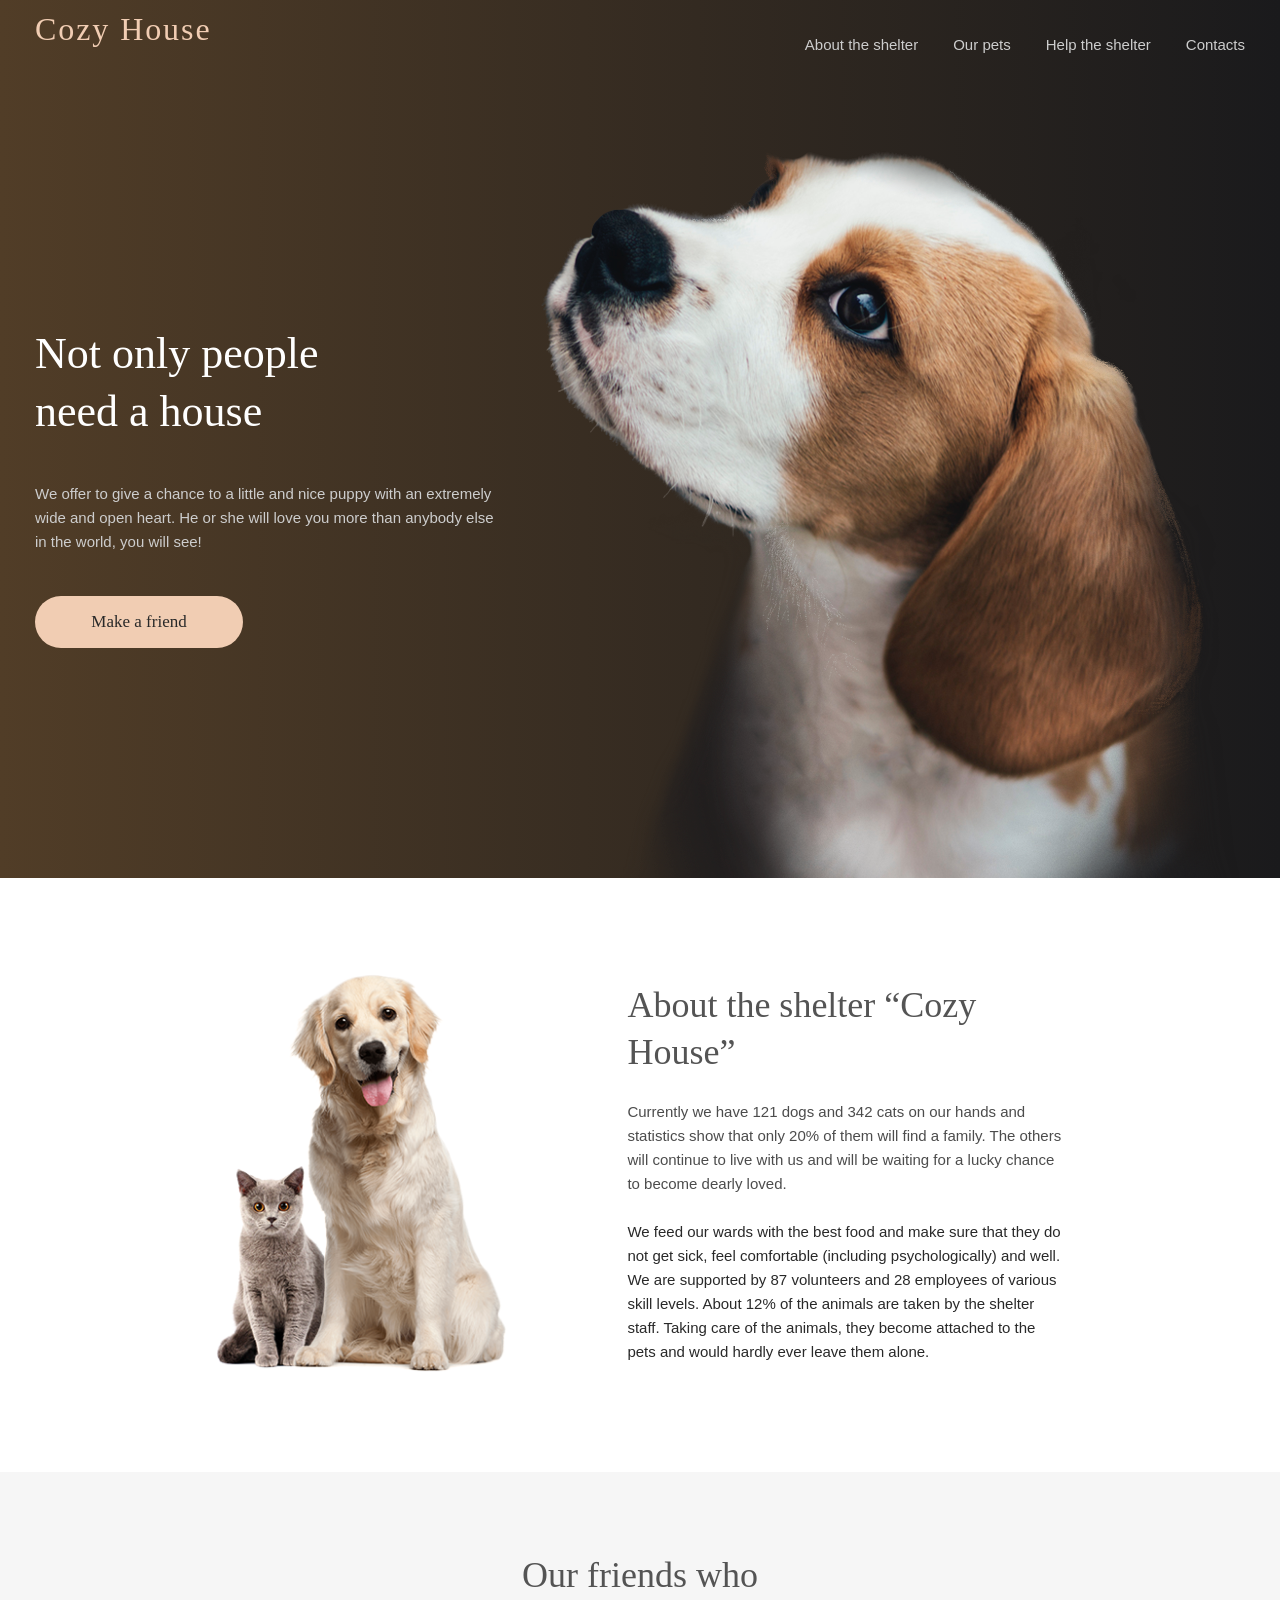
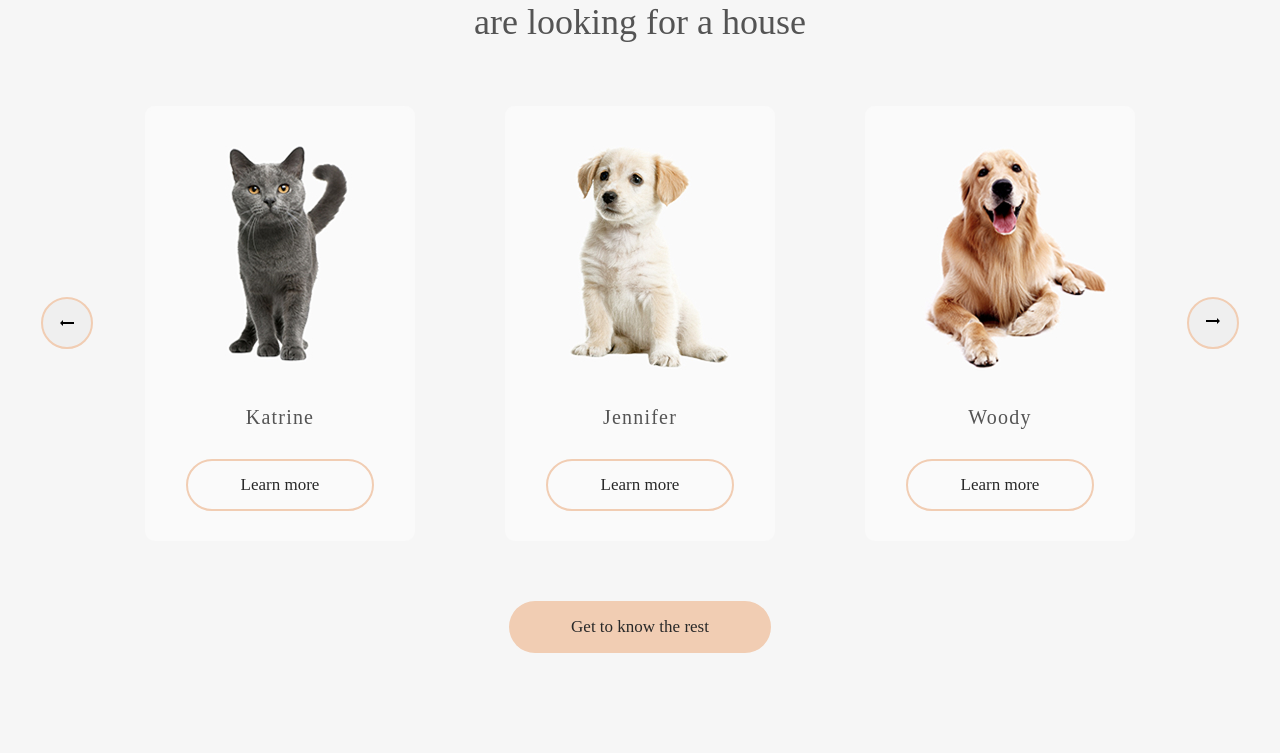
==== shelter/index.html @ cbf6dc42 "feat: add the pet section & refactored html structure for slider (Mon, Jun 08, 2026 02:33:45 PM)" ====
<!doctype html>
<html lang="en">
  <head>
    <meta charset="UTF-8" />
    <meta name="viewport" content="width=device-width, initial-scale=1.0" />
    <link rel="icon" href="./assets/icons/favicon.png" type="image/png" />
    <link rel="stylesheet" href="./css/style.css" />
    <title>Shelter</title>
  </head>
  <body>
    <header class="header hero__bg">
      <div class="container">
        <div class="header__wrapper">
          <div class="header__logo">
            <h4 class="logo">Cozy House</h4>
            <p class="logo__subtitle">Shelter for pets in Boston</p>
          </div>
          <nav class="header__nav">
            <ul class="header__list">
              <li class="header__item">
                <a class="header__link" href="#">About the shelter</a>
              </li>
              <li class="header__item">
                <a class="header__link" href="#">Our pets</a>
              </li>
              <li class="header__item">
                <a class="header__link" href="#">Help the shelter</a>
              </li>
              <li class="header__item">
                <a class="header__link" href="#">Contacts</a>
              </li>
            </ul>
          </nav>
        </div>
      </div>
    </header>
    <main class="main">
      <section class="hero hero__bg">
        <div class="container">
          <div class="hero__wrapper">
            <article class="hero__article">
              <h1 class="title__hero">Not only people need a house</h1>
              <p class="text__hero text">
                We offer to give a chance to a little and nice puppy with an
                extremely wide and open heart. He or she will love you more than
                anybody else in the world, you will see!
              </p>
              <button class="button__hero button">Make a friend</button>
            </article>
            <div class="hero__img">
              <img
                src="./assets/images/hero-pic.png"
                alt="hero-picture"
                class="img__hero"
              />
            </div>
          </div>
        </div>
      </section>
      <section class="about">
        <div class="container">
          <div class="about__wrapper">
            <div class="about__img">
              <img
                src="./assets/images/about-pets.png"
                alt="about-picture"
                class="img__about"
              />
            </div>
            <article class="about__article">
              <h3 class="title__about title">About the shelter “Cozy House”</h3>
              <p class="text__about text">
                Currently we have 121 dogs and 342 cats on our hands and
                statistics show that only 20% of them will find a family. The
                others will continue to live with us and will be waiting for a
                lucky chance to become dearly loved.
              </p>
              <p class="text_about text">
                We feed our wards with the best food and make sure that they do
                not get sick, feel comfortable (including psychologically) and
                well. We are supported by 87 volunteers and 28 employees of
                various skill levels. About 12% of the animals are taken by the
                shelter staff. Taking care of the animals, they become attached
                to the pets and would hardly ever leave them alone.
              </p>
            </article>
          </div>
        </div>
      </section>
      <section class="pets">
        <div class="container">
          <h3 class="pets__title title">
            Our friends who <br />
            are looking for a house
          </h3>
          <div class="pets__slider">
            <button class="pets__arrow pets__arrow--prev">
              <svg viewBox="0 0 14 6" fill="currentColor">
                <path d="M14 2V4H3V6L0 3L3 0V2H14Z" fill="currentColor" />
              </svg>
            </button>
            <div class="pets__cards">
              <article class="pets__card card">
                <img
                  class="card__img"
                  src="./assets/images/pets-katrine.jpg"
                  alt="cat-katrine"
                />
                <h4 class="card__title">Katrine</h4>
                <button class="card__button button--secondary">
                  Learn more
                </button>
              </article>
              <article class="pets__card card">
                <img
                  class="card__img"
                  src="./assets/images/pets-jennifer.jpg"
                  alt="cat-katrine"
                />
                <h4 class="card__title">Jennifer</h4>
                <button class="card__button button--secondary">
                  Learn more
                </button>
              </article>
              <article class="pets__card card">
                <img
                  class="card__img"
                  src="./assets/images/pets-woody.jpg"
                  alt="cat-katrine"
                />
                <h4 class="card__title">Woody</h4>
                <button class="card__button button--secondary">
                  Learn more
                </button>
              </article>
            </div>
            <button class="pets__arrow pets__arrow--next">
              <svg viewBox="0 0 14 6" fill="currentColor">
                <path d="M14 2V4H3V6L0 3L3 0V2H14Z" fill="currentColor" />
              </svg>
            </button>
          </div>
          <button class="pets__btn button">Get to know the rest</button>
        </div>
      </section>
    </main>
  </body>
</html>
---- shelter/css/style.css ----
*,
*::before,
*::after {
  box-sizing: border-box;
}

html {
  font-size: 16px;
  scroll-behavior: smooth;
}

body,
h1,
h2,
h3,
h4,
h5,
h6,
p,
ul,
ol,
li,
figure,
figcaption,
blockquote,
dl,
dd {
  margin: 0;
}

ul,
ol {
  padding: 0;
  list-style: none;
}

img {
  display: block;
  max-width: 100%;
  height: auto;
}

button,
input,
textarea,
select {
  font: inherit;
}

a {
  text-decoration: none;
  color: inherit;
}

body {
  font-family: "Georgia", serif;
  font-size: 0.9375rem;
  line-height: 1.6;
  color: #292929;
}

@font-face {
  font-family: "Georgia";
  src: url("../../assets/fonts/Georgia-Regular.woff2") format("woff2");
  font-weight: 400;
  font-style: normal;
  font-display: swap;
}
@font-face {
  font-family: "Georgia";
  src: url("../../assets/fonts/Georgia-Bold.woff2") format("woff2");
  font-weight: 700;
  font-style: normal;
  font-display: swap;
}
@font-face {
  font-family: "Arial";
  src: url("../../assets/fonts/Arial-Italic.woff2") format("woff2");
  font-weight: 400;
  font-style: italic;
  font-display: swap;
}
@font-face {
  font-family: "Arial";
  src: url("../../assets/fonts/Arial-Regular.woff2") format("woff2");
  font-weight: 400;
  font-style: normal;
  font-display: swap;
}
h1, h2, h3, h4, h5, h6 {
  font-weight: 400;
}

h1 {
  font-size: 2.75rem;
  line-height: 1.3;
}

h3 {
  font-size: 2.25rem;
  line-height: 1.3;
}

h4 {
  font-size: 1.25rem;
  line-height: 1.15;
  letter-spacing: 0.06em;
}

h5 {
  font-size: 1rem;
  line-height: 1.1;
  letter-spacing: 0.06em;
}

p {
  font-size: 1rem;
  line-height: 1.6;
}

.button {
  width: 16.375rem;
  height: 3.25rem;
  display: inline-block;
  font-family: "Georgia", serif;
  font-size: 1.0625rem;
  letter-spacing: 6%;
  line-height: 1.3;
  color: #292929;
  border-radius: 100px;
  cursor: pointer;
  border: none;
  background-color: #f1cdb3;
  transition: background-color 0.2s ease-in-out;
}
.button:hover {
  background-color: #fddcc4;
}

.button--secondary {
  width: 11.75rem;
  height: 3.25rem;
  display: inline-block;
  font-family: "Georgia", serif;
  font-size: 1.0625rem;
  letter-spacing: 6%;
  line-height: 1.3;
  color: #292929;
  border-radius: 100px;
  background: transparent;
  border: 2px solid #f1cdb3;
  transition: background-color 0.2s ease-in-out;
}
.button--secondary:hover {
  background-color: #fddcc4;
  border-color: transparent;
}

.pets__arrow--prev, .pets__arrow--next {
  display: inline-block;
  width: 52px;
  height: 52px;
  text-align: center;
  border: 2px solid #f1cdb3;
  border-radius: 100%;
  cursor: pointer;
  transition: background-color 0.2s ease-in-out;
}
.pets__arrow--prev:hover, .pets__arrow--next:hover {
  background-color: #fddcc4;
  border-color: transparent;
}

.pets__arrow--next {
  transform: rotate(180deg);
}
.pets__arrow--next:hover {
  background-color: #fddcc4;
  border-color: transparent;
}

.pets__arrow--prev {
  margin-right: 3.25rem;
  padding-bottom: 5px;
}

.pets__arrow--next {
  margin-left: 3.25rem;
  padding-top: 0;
}

.cards__wrapper {
  display: grid;
  grid-template-columns: repeat(3, 1fr);
  gap: 5.625rem;
}

.card {
  display: flex;
  flex-direction: column;
  background-color: #fafafa;
  border-radius: 0.625rem;
  transition: background-color 0.3s ease-in-out;
  cursor: pointer;
}

.card__img {
  width: 100%;
  border-radius: 10px;
}

.card__title {
  font-family: "Georgia", serif;
  font-size: 1.25rem;
  text-align: center;
  color: #545454;
  letter-spacing: 0.06em;
}

.container {
  max-width: 1240px;
  padding: 0 15px;
  margin: 0 auto;
}

.header__wrapper {
  padding-top: 1.875rem;
  display: flex;
  align-items: center;
  justify-content: space-between;
  height: 3.75rem;
}

.header__logo {
  z-index: 2;
  display: flex;
  flex-direction: column;
  align-items: center;
  gap: 0.625rem;
}
.header__logo .logo {
  font-family: "Georgia", serif;
  font-size: 2rem;
  line-height: 1.1;
  letter-spacing: 0.06em;
  color: #f1cdb3;
}
.header__logo .logo__subtitle {
  font-family: "Arial", sans-serif;
  font-size: 0.8125rem;
  letter-spacing: 0.07em;
  color: #fff;
}

.header__nav {
  z-index: 2;
  font-family: "Arial", sans-serif;
  font-size: 0.9375rem;
}
.header__nav .header__list {
  display: flex;
  gap: 2.1875rem;
}
.header__nav .header__item {
  color: #cdcdcd;
  line-height: 1.6;
}

.hero__bg {
  position: relative;
  background: linear-gradient(90deg, #513d27 0%, #1a1a1c 100%);
  overflow: hidden;
  z-index: 0;
}
.hero__bg::before {
  content: "";
  position: absolute;
  inset: 0;
  background-image: url(../../assets/images/bg.png);
  background-repeat: repeat;
  opacity: 0.8;
  z-index: 2;
  pointer-events: none;
}

.hero__wrapper {
  display: flex;
  align-items: center;
  justify-content: space-between;
  gap: 2.625rem;
}

.hero__article {
  padding-top: 2.1875rem;
  z-index: 2;
  flex: 0 0 38.33%;
}
.hero__article .title__hero {
  width: 67.4%;
  font-family: "Georgia", serif;
  font-size: 2.75rem;
  line-height: 1.3;
  color: #fff;
  padding-bottom: 2.625rem;
}
.hero__article .text__hero {
  color: #cdcdcd;
}

.text {
  font-family: "Arial", sans-serif;
  font-size: 0.9375rem;
  line-height: 1.6;
}

.button__hero {
  width: 13rem;
  height: 3.25rem;
  margin-top: 2.625rem;
}

.hero__img {
  z-index: 2;
  margin-top: 90px;
  width: 100%;
}
.hero__img .img__hero {
  flex: 0 0 58.17%;
}

.about {
  margin: 5rem 0 6.25rem 0;
}

.about__wrapper {
  display: flex;
  justify-content: center;
  gap: 7.5rem;
}

.about__img {
  flex: 0 0 24.2%;
}
.about__img .img__about {
  padding-top: 1rem;
}

.about__article {
  display: flex;
  flex-direction: column;
  gap: 1.5rem;
  flex: 0 0 36.2%;
  padding-top: 1.5rem;
}

.title__about {
  width: 85%;
}

.title {
  color: #545454;
  letter-spacing: 6%;
}

.text__about {
  color: #4c4c4c;
}

.pets {
  display: flex;
  flex-direction: column;
  justify-content: center;
  background-color: #f6f6f6;
  padding: 5rem 0 6.25rem 0;
}

.pets__title {
  text-align: center;
}

.card__title {
  padding-top: 1.875rem;
}

.pets__slider {
  display: flex;
  justify-content: center;
  align-items: center;
  margin-top: 3.75rem;
}
.pets__slider svg {
  width: 14px;
  height: 6px;
}

.pets__cards {
  display: flex;
  gap: 5.625rem;
}

.card__button {
  margin: 1.875rem 0;
  align-self: center;
}

.pets__btn {
  display: flex;
  align-items: center;
  justify-content: center;
  margin: 3.75rem auto 0 auto;
}

/*# sourceMappingURL=style.css.map */
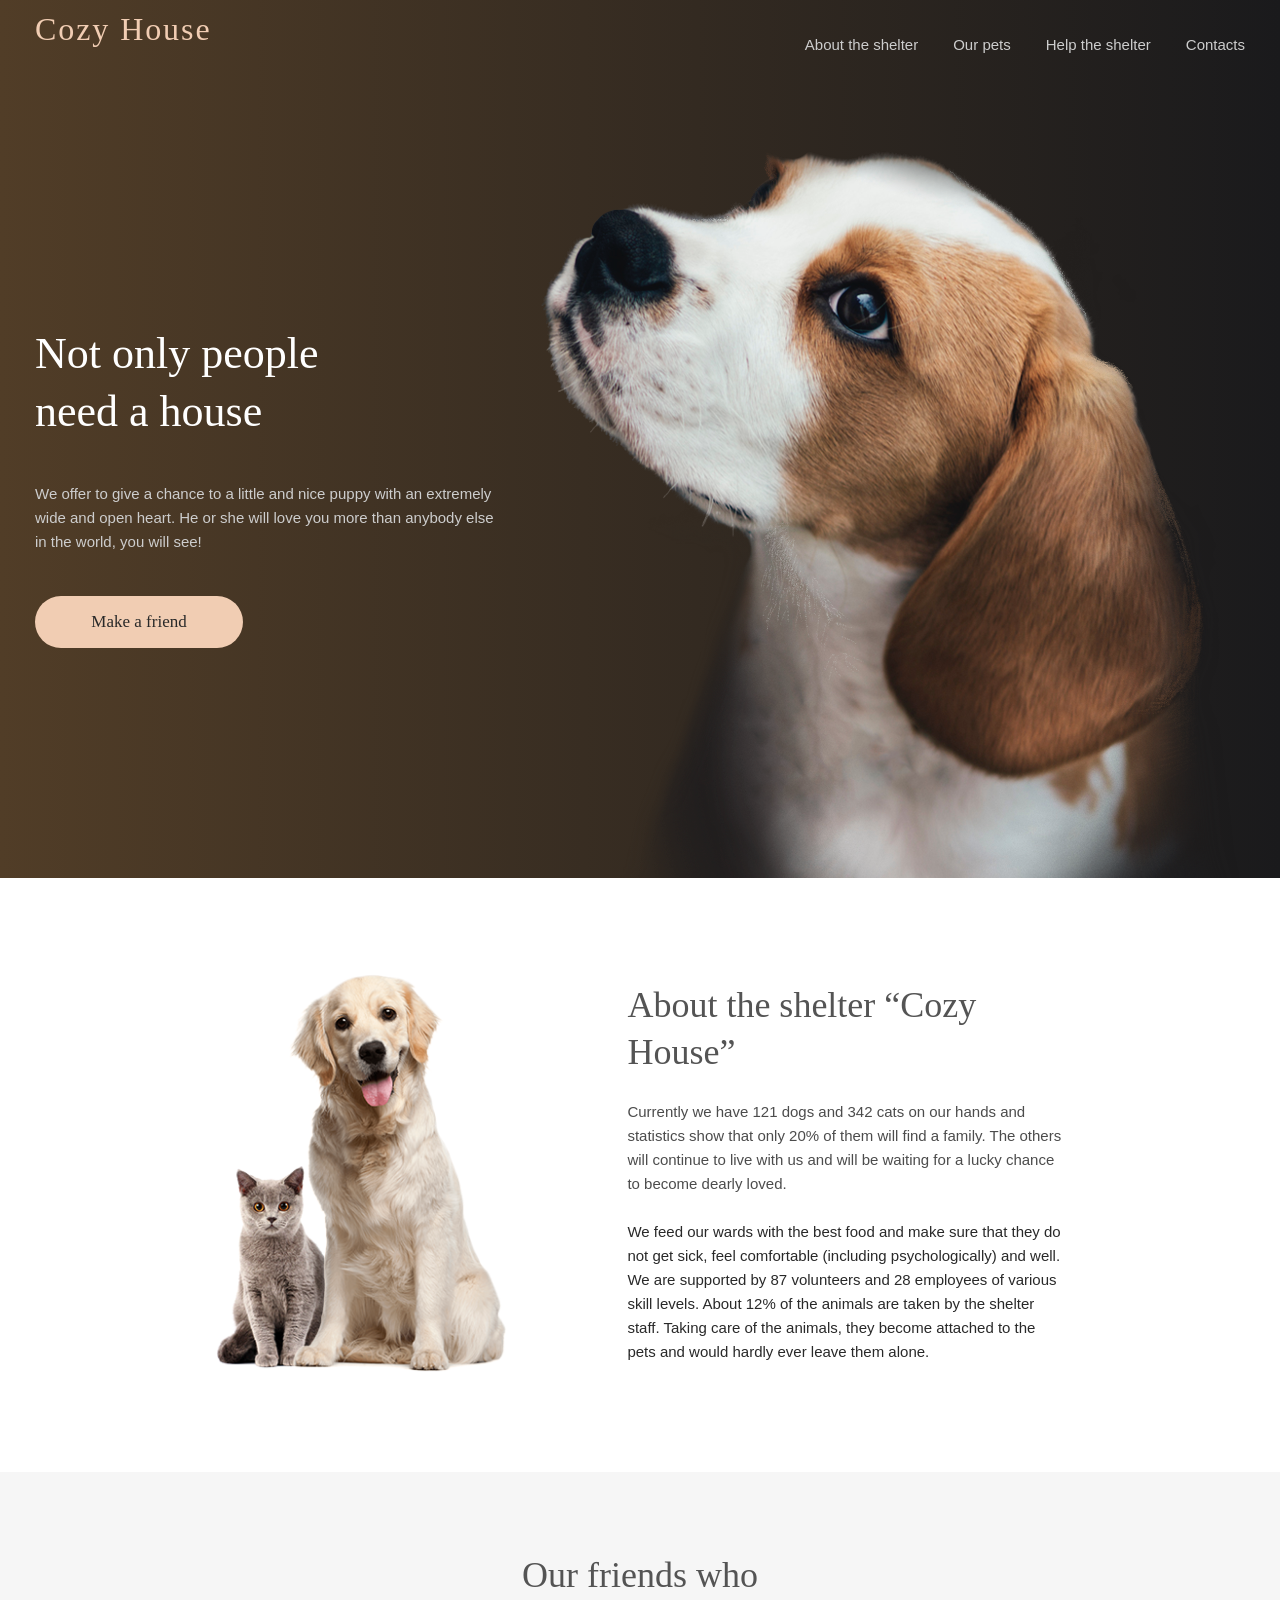
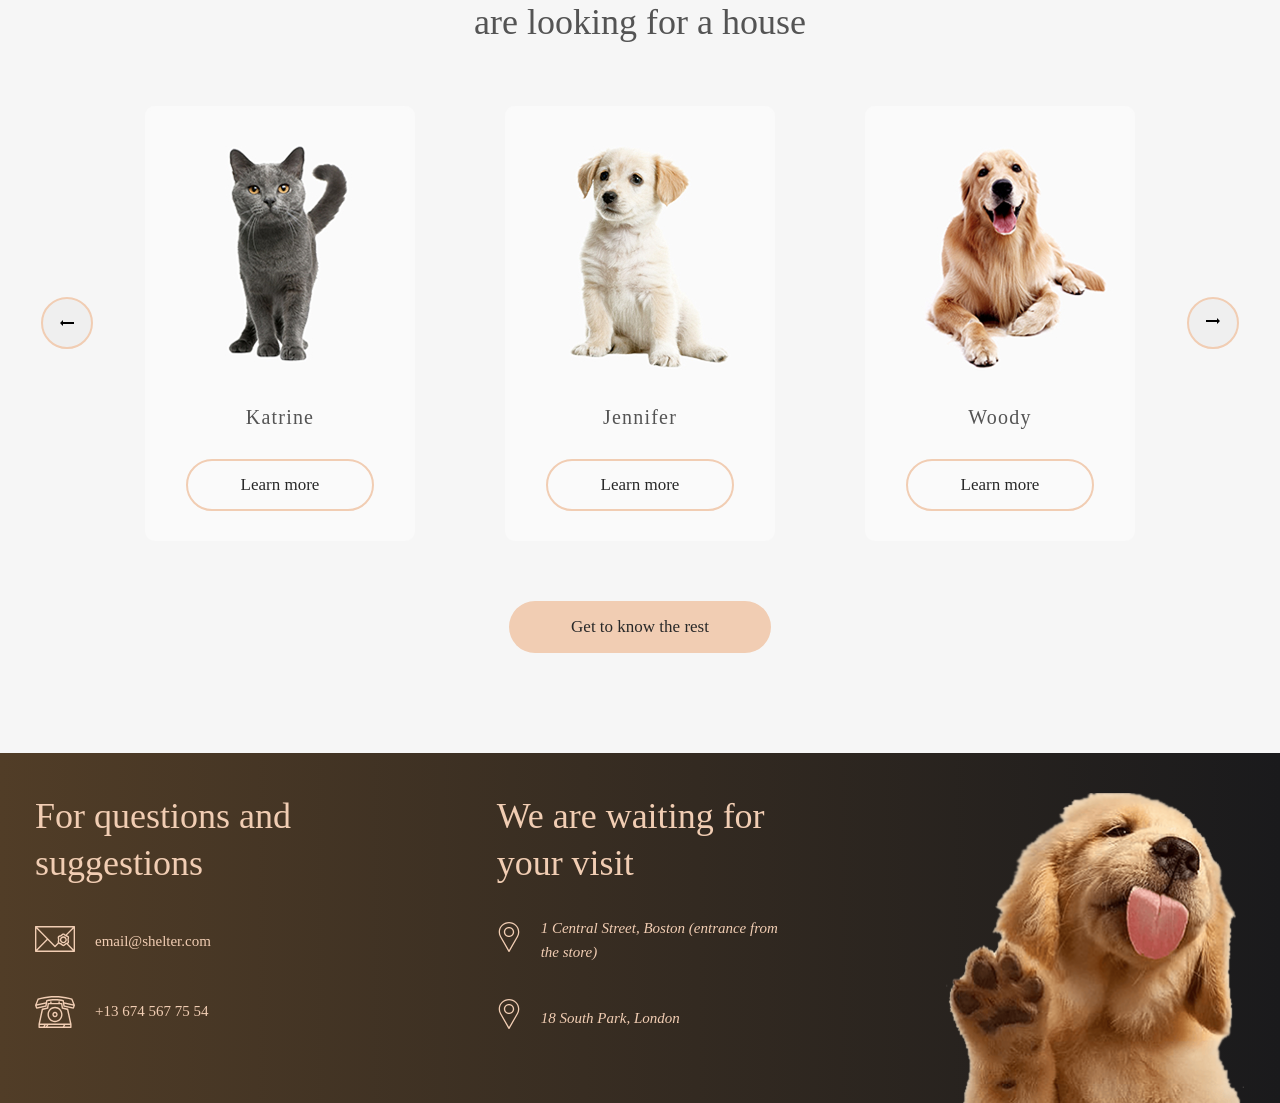
==== commit 221bd372: "feat: implemented the footer section and add an icons for the footer (Mon, Jun 08, 2026 04:32:48 PM)" ====
--- a/shelter/index.html
+++ b/shelter/index.html
@@ -8,7 +8,7 @@
     <title>Shelter</title>
   </head>
   <body>
-    <header class="header hero__bg">
+    <header class="header bg--gradient">
       <div class="container">
         <div class="header__wrapper">
           <div class="header__logo">
@@ -35,7 +35,7 @@
       </div>
     </header>
     <main class="main">
-      <section class="hero hero__bg">
+      <section class="hero bg--gradient">
         <div class="container">
           <div class="hero__wrapper">
             <article class="hero__article">
@@ -104,7 +104,7 @@
                 <img
                   class="card__img"
                   src="./assets/images/pets-katrine.jpg"
-                  alt="cat-katrine"
+                  alt="Katrine the cat"
                 />
                 <h4 class="card__title">Katrine</h4>
                 <button class="card__button button--secondary">
@@ -115,7 +115,7 @@
                 <img
                   class="card__img"
                   src="./assets/images/pets-jennifer.jpg"
-                  alt="cat-katrine"
+                  alt="Jennifer the dog"
                 />
                 <h4 class="card__title">Jennifer</h4>
                 <button class="card__button button--secondary">
@@ -126,7 +126,7 @@
                 <img
                   class="card__img"
                   src="./assets/images/pets-woody.jpg"
-                  alt="cat-katrine"
+                  alt="Woody the dog"
                 />
                 <h4 class="card__title">Woody</h4>
                 <button class="card__button button--secondary">
@@ -144,5 +144,98 @@
         </div>
       </section>
     </main>
+    <footer class="footer bg--gradient">
+      <div class="container">
+        <div class="footer__wrapper">
+          <article class="questions">
+            <h3 class="questions__title">For questions and suggestions</h3>
+            <div class="questions__email">
+              <div class="questions__icon">
+                <svg viewBox="0 0 40 26" fill="currentColor">
+                  <path
+                    d="M39.315 0H0.684964C0.5033 0 0.329077 0.0732456 0.200621 0.203625C0.0721657 0.334003 0 0.510836 0 0.695219V25.3048C0 25.4892 0.0721657 25.666 0.200621 25.7964C0.329077 25.9268 0.5033 26 0.684964 26H39.315C39.4967 26 39.6709 25.9268 39.7994 25.7964C39.9278 25.666 40 25.4892 40 25.3048V0.695219C40 0.510836 39.9278 0.334003 39.7994 0.203625C39.6709 0.0732456 39.4967 0 39.315 0ZM32.5774 15.0331C32.6846 15.5259 32.7954 16.0355 32.6513 16.2882C32.4966 16.5596 31.9966 16.7173 31.5131 16.8699C31.1316 16.9902 30.7373 17.1147 30.3857 17.3212C30.0461 17.5206 29.7523 17.8001 29.4683 18.0704C29.0772 18.4426 28.7079 18.794 28.374 18.794C28.04 18.794 27.6706 18.4425 27.2797 18.0704C26.9956 17.8001 26.7018 17.5205 26.3622 17.3212C26.0107 17.1147 25.6163 16.9903 25.2348 16.8699C24.7513 16.7173 24.2513 16.5596 24.0967 16.2882C23.9526 16.0355 24.0633 15.5259 24.1705 15.0331C24.2584 14.6285 24.3493 14.2103 24.3493 13.7821C24.3493 13.354 24.2584 12.9356 24.1705 12.5311C24.0633 12.0383 23.9526 11.5288 24.0967 11.2759C24.2513 11.0046 24.7513 10.8468 25.2348 10.6942C25.6163 10.5739 26.0107 10.4494 26.3622 10.243C26.7018 10.0435 26.9956 9.76403 27.2797 9.49373C27.6706 9.12165 28.04 8.77015 28.374 8.77015C28.7079 8.77015 29.0773 9.12165 29.4683 9.49373C29.7523 9.76403 30.0461 10.0435 30.3857 10.243C30.7373 10.4493 31.1316 10.5738 31.5131 10.6941C31.9966 10.8467 32.4966 11.0045 32.6512 11.2758C32.7954 11.5286 32.6846 12.0381 32.5774 12.5309C32.4895 12.9354 32.3986 13.3537 32.3986 13.7819C32.3986 14.2102 32.4895 14.6286 32.5774 15.0331ZM30.5975 8.66076C30.5345 8.60237 30.4705 8.54156 30.4053 8.47955C29.8904 7.98955 29.2497 7.3798 28.374 7.3798C27.4982 7.3798 26.8575 7.98955 26.3426 8.47955C26.1045 8.70609 25.8796 8.92013 25.6761 9.03961C25.4574 9.168 25.1518 9.26449 24.8281 9.36655C24.1276 9.58763 23.3336 9.8381 22.9109 10.5797C22.5001 11.3004 22.6768 12.1134 22.8328 12.8307C22.9081 13.1777 22.9794 13.5055 22.9794 13.7821C22.9794 14.0587 22.9081 14.3866 22.8328 14.7336C22.6975 15.3556 22.5473 16.0496 22.7775 16.693L19.9997 19.5464L2.32449 1.39044H37.6748L30.5975 8.66076ZM11.7007 13L1.36993 23.6116V2.38812L11.7007 13ZM12.6635 13.989L19.5124 21.0242C19.5761 21.0896 19.6519 21.1416 19.7356 21.177C19.8192 21.2125 19.9089 21.2308 19.9996 21.2308C20.0902 21.2308 20.18 21.2125 20.2636 21.177C20.3472 21.1416 20.4231 21.0896 20.4868 21.0242L23.6841 17.7398C24.044 17.9494 24.4495 18.0781 24.8281 18.1976C25.1518 18.2997 25.4575 18.3962 25.6761 18.5245C25.8796 18.644 26.1044 18.8581 26.3426 19.0846C26.8575 19.5746 27.4982 20.1844 28.374 20.1844C29.2496 20.1844 29.8904 19.5746 30.4053 19.0846C30.6434 18.858 30.8682 18.644 31.0718 18.5244C31.2043 18.4466 31.3691 18.3806 31.5502 18.3179L37.675 24.6094H2.32431L12.6635 13.989ZM32.9664 17.7946C33.3117 17.6108 33.6223 17.3612 33.8371 16.9846C34.2479 16.2639 34.0711 15.4508 33.9151 14.7336C33.8398 14.3866 33.7686 14.0587 33.7686 13.7821C33.7686 13.5055 33.8398 13.1777 33.9151 12.8307C34.0711 12.1134 34.2479 11.3005 33.837 10.5797C33.4142 9.8381 32.6203 9.58763 31.9197 9.36655L31.8559 9.34634L38.6301 2.38738V23.6122L32.9664 17.7946Z"
+                    fill="currentColor"
+                  />
+                  <path
+                    d="M28.374 10.2424C26.451 10.2424 24.8865 11.8302 24.8865 13.782C24.8865 15.7337 26.451 17.3215 28.374 17.3215C30.297 17.3215 31.8614 15.7337 31.8614 13.782C31.8614 11.8302 30.2969 10.2424 28.374 10.2424ZM28.374 15.9311C27.2064 15.9311 26.2564 14.967 26.2564 13.782C26.2564 12.5969 27.2063 11.6328 28.374 11.6328C29.5416 11.6328 30.4915 12.5969 30.4915 13.782C30.4915 14.967 29.5415 15.9311 28.374 15.9311Z"
+                    fill="currentColor"
+                  />
+                </svg>
+              </div>
+              <a class="questions__link" href="mailto:email@shelter.com"
+                >email@shelter.com</a
+              >
+            </div>
+            <div class="questions__phone">
+              <div class="questions__icon">
+                <svg viewBox="0 0 40 32" fill="currentColor">
+                  <path
+                    d="M39.9461 8.89543L37.5102 2.9049C37.4685 2.80251 37.4043 2.71139 37.3226 2.63868C37.2408 2.56598 37.1437 2.51367 37.0389 2.48585L34.111 1.70799C25.5388 -0.569376 14.4609 -0.569281 5.88906 1.70799L2.96105 2.48585C2.85626 2.51367 2.75918 2.56598 2.67743 2.63868C2.59568 2.71139 2.53147 2.80251 2.48984 2.9049L0.0539764 8.89543C-0.0131281 9.06038 -0.0178273 9.24503 0.0407965 9.41333L1.01509 12.2089C1.07166 12.3713 1.18339 12.5075 1.32986 12.5925C1.47633 12.6775 1.64776 12.7056 1.8128 12.6717L11.0692 10.7747C11.2084 10.7462 11.3359 10.675 11.4348 10.5706C11.5337 10.4661 11.5993 10.3334 11.623 10.19L12.4245 5.32594C16.8365 4.18994 23.1635 4.18994 27.5753 5.32594L28.3769 10.19C28.4006 10.3335 28.4662 10.4663 28.5651 10.5707C28.664 10.6751 28.7915 10.7463 28.9307 10.7748L38.187 12.6718C38.3521 12.7056 38.5234 12.6774 38.6699 12.5924C38.8164 12.5075 38.9281 12.3714 38.9848 12.209L39.9592 9.41343C40.0178 9.2451 40.0131 9.06043 39.9461 8.89543ZM2.13193 11.1412L1.63183 9.70624L10.5973 7.78606L10.321 9.46295L2.13193 11.1412ZM11.6222 4.0568C11.4935 4.09314 11.3777 4.16636 11.2883 4.26784C11.1989 4.36933 11.1396 4.49486 11.1174 4.62969L10.848 6.26453L1.85991 8.1896L3.65015 3.78707L6.2409 3.09877C14.5991 0.878304 25.4007 0.878208 33.7593 3.09877L36.35 3.78707L38.1403 8.1896L29.1522 6.26453L28.8828 4.62969C28.8606 4.49487 28.8013 4.36936 28.7119 4.26788C28.6224 4.1664 28.5066 4.09318 28.378 4.0568C23.6016 2.70615 16.3984 2.70615 11.6222 4.0568ZM37.8681 11.1412L29.6792 9.46295L29.4028 7.78606L38.3682 9.70624L37.8681 11.1412Z"
+                    fill="currentColor"
+                  />
+                  <path
+                    d="M33.2901 13.1186C33.261 12.9842 33.1948 12.8612 33.0995 12.7643C33.0041 12.6673 32.8836 12.6005 32.7522 12.5717L27.9776 11.526L27.3764 7.51395C27.351 7.34431 27.2672 7.18959 27.1401 7.07781C27.013 6.96603 26.851 6.90458 26.6835 6.90458H24.814V5.96398C24.814 5.56724 24.5002 5.2456 24.1129 5.2456C23.7257 5.2456 23.4119 5.56724 23.4119 5.96398V6.90458H16.5882V5.96398C16.5882 5.56724 16.2744 5.2456 15.8871 5.2456C15.4999 5.2456 15.1861 5.56724 15.1861 5.96398V6.90458H13.3166C13.1491 6.90458 12.9871 6.96603 12.86 7.07781C12.7329 7.18959 12.6491 7.34431 12.6237 7.51395L12.0224 11.526L7.24791 12.5717C7.11654 12.6005 6.996 12.6673 6.90063 12.7643C6.80527 12.8612 6.73908 12.9842 6.70996 13.1186L3.46796 28.0878C3.45692 28.1389 3.45134 28.1911 3.45132 28.2434V31.2816C3.45132 31.4721 3.52519 31.6549 3.65666 31.7896C3.78814 31.9243 3.96645 32 4.15239 32H35.8477C36.0336 32 36.212 31.9243 36.3434 31.7896C36.4749 31.6549 36.5488 31.4721 36.5488 31.2816V28.2434C36.5488 28.1911 36.5432 28.1389 36.5321 28.0878L33.2901 13.1186ZM7.98131 13.8802L12.7885 12.8273C12.9276 12.7968 13.0544 12.7238 13.152 12.6178C13.2496 12.5118 13.3134 12.3779 13.335 12.2338L13.9183 8.34134H26.0819L26.6651 12.2338C26.6867 12.3779 26.7505 12.5118 26.8481 12.6178C26.9457 12.7238 27.0725 12.7968 27.2115 12.8273L32.0189 13.8802L34.9741 27.5251H5.0261L7.98131 13.8802ZM11.7966 28.9618L10.8935 30.5632H9.82782L10.7309 28.9618H11.7966ZM13.416 28.9618H28.6721L27.769 30.5632H12.513L13.416 28.9618ZM4.85345 28.9618H9.11142L8.20836 30.5632H4.85345V28.9618ZM29.3885 30.5632L30.2916 28.9618H35.1466V30.5632H29.3885Z"
+                    fill="currentColor"
+                  />
+                  <path
+                    d="M20 26.1606C24.1492 26.1606 27.5248 22.7016 27.5248 18.45C27.5248 14.1983 24.1492 10.7393 20 10.7393C15.8509 10.7393 12.4753 14.1983 12.4753 18.45C12.4753 22.7016 15.8509 26.1606 20 26.1606ZM20 12.1761C23.3761 12.1761 26.1227 14.9905 26.1227 18.45C26.1227 21.9094 23.3761 24.7238 20 24.7238C16.624 24.7238 13.8774 21.9094 13.8774 18.45C13.8774 14.9905 16.624 12.1761 20 12.1761Z"
+                    fill="currentColor"
+                  />
+                  <path
+                    d="M20 21.1847C21.4717 21.1847 22.6691 19.9578 22.6691 18.4497C22.6691 16.9416 21.4717 15.7147 20 15.7147C18.5283 15.7147 17.3309 16.9416 17.3309 18.4497C17.3309 19.9578 18.5283 21.1847 20 21.1847ZM20 17.1514C20.6987 17.1514 21.267 17.7338 21.267 18.4497C21.267 19.1656 20.6987 19.7479 20 19.7479C19.3014 19.7479 18.733 19.1656 18.733 18.4497C18.733 17.7339 19.3014 17.1514 20 17.1514Z"
+                    fill="currentColor"
+                  />
+                </svg>
+              </div>
+              <a class="questions__link" href="tel:+13 674 567 75 54"
+                >+13 674 567 75 54</a
+              >
+            </div>
+          </article>
+          <article class="visit">
+            <h3 class="visit__title">We are waiting for your visit</h3>
+            <div class="visit__boston">
+              <div class="visit__icon">
+                <svg viewBox="0 0 22 32" fill="currentColor">
+                  <path
+                    d="M11 0C4.93471 0 0 4.78519 0 10.6667C0 12.4323 0.455231 14.1829 1.32064 15.7357L10.3985 31.6562C10.5193 31.8685 10.7496 32 11 32C11.2504 32 11.4807 31.8685 11.6015 31.6562L20.6827 15.7304C21.5448 14.1829 22 12.4323 22 10.6666C22 4.78519 17.0653 0 11 0ZM19.4762 15.0905L11 29.9557L2.52714 15.0964C1.77317 13.7435 1.37504 12.2116 1.37504 10.6667C1.37504 5.52019 5.69275 1.33337 11 1.33337C16.3073 1.33337 20.625 5.52025 20.625 10.6667C20.625 12.2116 20.2268 13.7435 19.4762 15.0905Z"
+                    fill="currentColor"
+                  />
+                  <path
+                    d="M11 5.33329C7.96737 5.33329 5.50005 7.72585 5.50005 10.6666C5.50005 13.6074 7.96737 16 11 16C14.0327 16 16.5 13.6074 16.5 10.6667C16.5 7.72592 14.0327 5.33329 11 5.33329ZM11 14.6667C8.72534 14.6667 6.87502 12.8724 6.87502 10.6667C6.87502 8.46092 8.72534 6.66667 11 6.66667C13.2747 6.66667 15.125 8.46092 15.125 10.6667C15.125 12.8724 13.2747 14.6667 11 14.6667Z"
+                    fill="currentColor"
+                  />
+                </svg>
+              </div>
+              <address>
+                <a href="#">
+                  1 Central Street, Boston (entrance from the store)
+                </a>
+              </address>
+            </div>
+            <div class="visit__london">
+              <div class="visit__icon">
+                <svg viewBox="0 0 22 32" fill="currentColor">
+                  <path
+                    d="M11 0C4.93471 0 0 4.78519 0 10.6667C0 12.4323 0.455231 14.1829 1.32064 15.7357L10.3985 31.6562C10.5193 31.8685 10.7496 32 11 32C11.2504 32 11.4807 31.8685 11.6015 31.6562L20.6827 15.7304C21.5448 14.1829 22 12.4323 22 10.6666C22 4.78519 17.0653 0 11 0ZM19.4762 15.0905L11 29.9557L2.52714 15.0964C1.77317 13.7435 1.37504 12.2116 1.37504 10.6667C1.37504 5.52019 5.69275 1.33337 11 1.33337C16.3073 1.33337 20.625 5.52025 20.625 10.6667C20.625 12.2116 20.2268 13.7435 19.4762 15.0905Z"
+                    fill="currentColor"
+                  />
+                  <path
+                    d="M11 5.33329C7.96737 5.33329 5.50005 7.72585 5.50005 10.6666C5.50005 13.6074 7.96737 16 11 16C14.0327 16 16.5 13.6074 16.5 10.6667C16.5 7.72592 14.0327 5.33329 11 5.33329ZM11 14.6667C8.72534 14.6667 6.87502 12.8724 6.87502 10.6667C6.87502 8.46092 8.72534 6.66667 11 6.66667C13.2747 6.66667 15.125 8.46092 15.125 10.6667C15.125 12.8724 13.2747 14.6667 11 14.6667Z"
+                    fill="currentColor"
+                  />
+                </svg>
+              </div>
+              <address><a href="#">18 South Park, London </a></address>
+            </div>
+          </article>
+          <img
+            class="footer__img"
+            src="./assets/images/footer-puppy.png"
+            alt="puppy"
+          />
+        </div>
+      </div>
+    </footer>
   </body>
 </html>
--- a/shelter/css/style.css
+++ b/shelter/css/style.css
@@ -53,6 +53,16 @@
 }
 
 body {
+  min-height: 100vh;
+  display: flex;
+  flex-direction: column;
+}
+
+main {
+  flex: 1;
+}
+
+body {
   font-family: "Georgia", serif;
   font-size: 0.9375rem;
   line-height: 1.6;
@@ -150,6 +160,7 @@
   background: transparent;
   border: 2px solid #f1cdb3;
   transition: background-color 0.2s ease-in-out;
+  cursor: pointer;
 }
 .button--secondary:hover {
   background-color: #fddcc4;
@@ -266,13 +277,76 @@
   line-height: 1.6;
 }
 
-.hero__bg {
+.footer {
+  padding-top: 2.5rem;
+}
+
+.footer__wrapper {
+  display: flex;
+  justify-content: space-between;
+  gap: 10rem;
+}
+.footer__wrapper img {
+  height: 100%;
+}
+
+.questions {
+  display: flex;
+  flex-direction: column;
+  gap: 2.5rem;
+  color: #f1cdb3;
+}
+
+.questions__email,
+.questions__phone,
+.visit__boston,
+.visit__london {
+  display: flex;
+  align-items: center;
+  gap: 1.25rem;
+}
+
+.questions__icon {
+  width: 2.5rem;
+  height: 1.875rem;
+}
+
+.questions__phone {
+  display: flex;
+  align-items: center;
+  gap: 1.25rem;
+}
+
+.visit {
+  display: flex;
+  flex-direction: column;
+  color: #f1cdb3;
+}
+
+address {
+  text-style: none;
+}
+
+.visit__boston {
+  padding-top: 1.875rem;
+}
+
+.visit__london {
+  padding-top: 2.1875rem;
+}
+
+.visit__icon svg {
+  width: 1.5rem;
+  height: 1.875rem;
+}
+
+.bg--gradient {
   position: relative;
   background: linear-gradient(90deg, #513d27 0%, #1a1a1c 100%);
   overflow: hidden;
   z-index: 0;
 }
-.hero__bg::before {
+.bg--gradient::before {
   content: "";
   position: absolute;
   inset: 0;
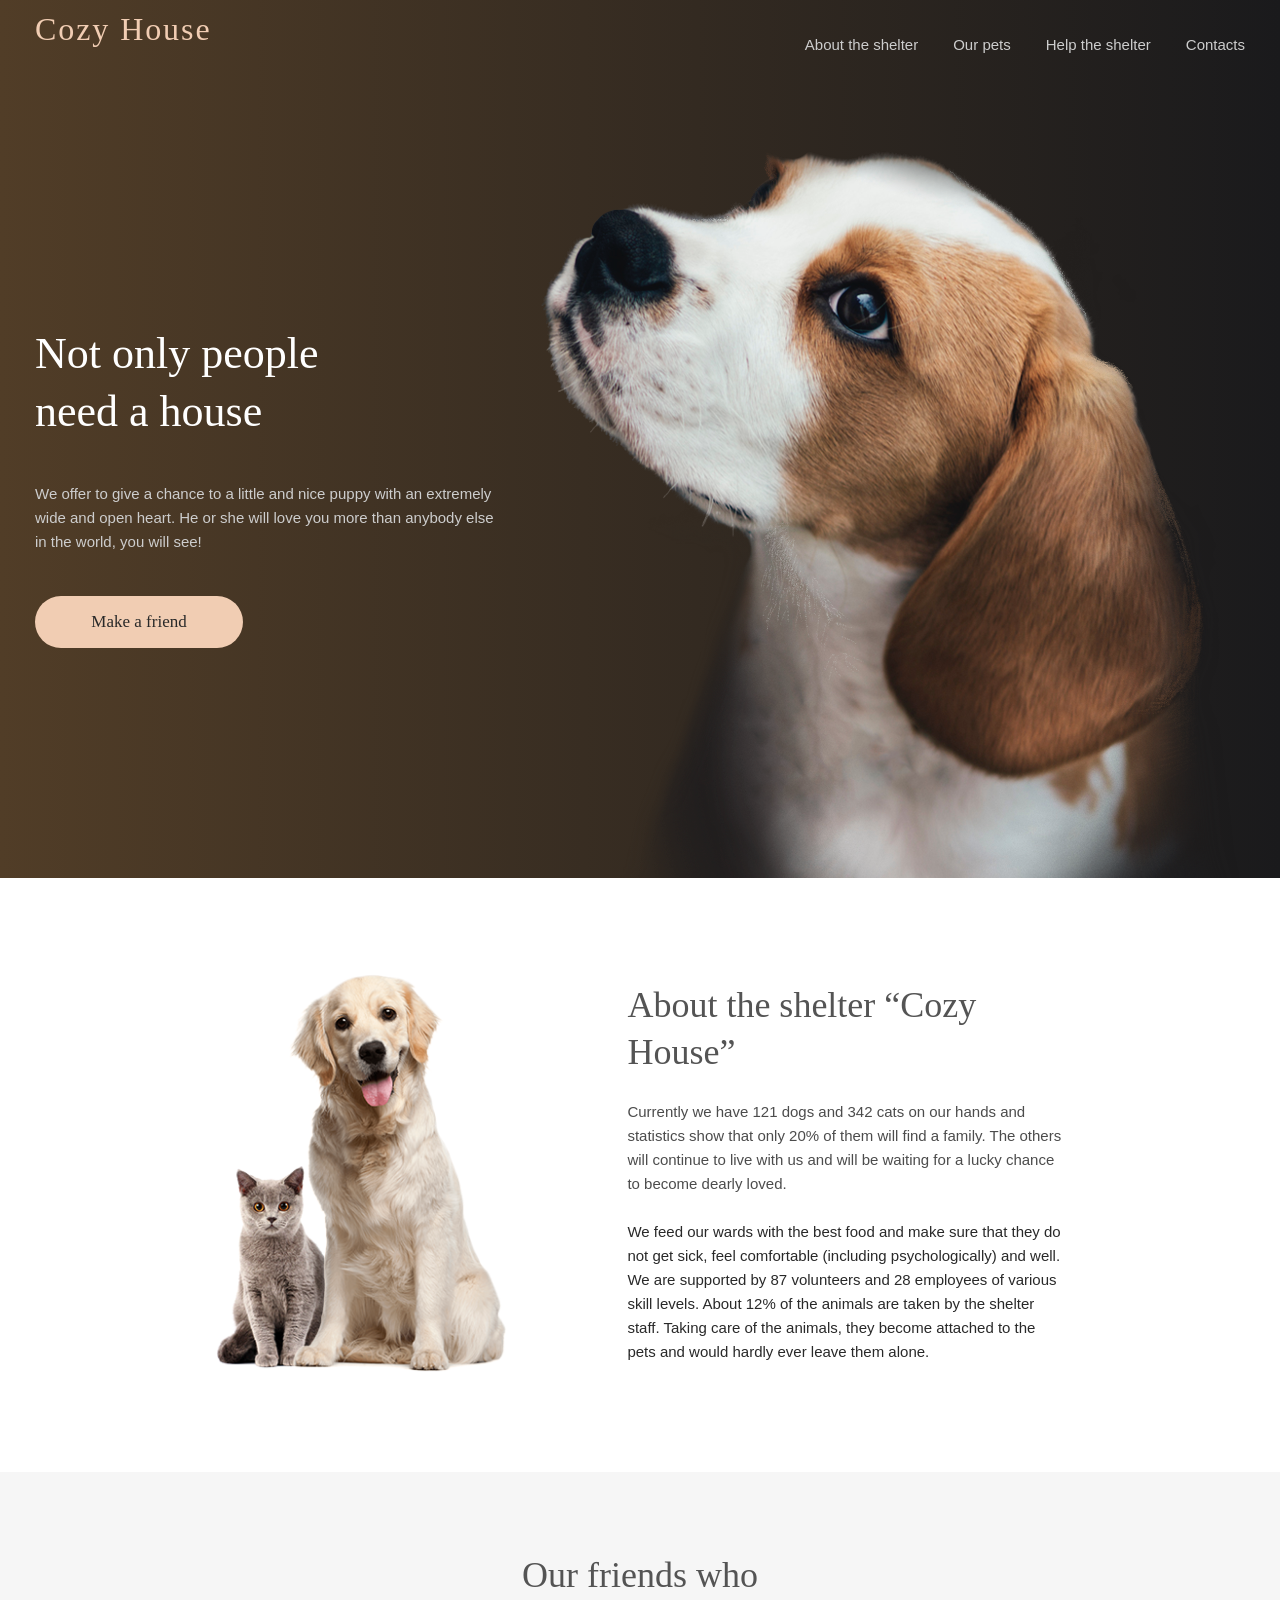
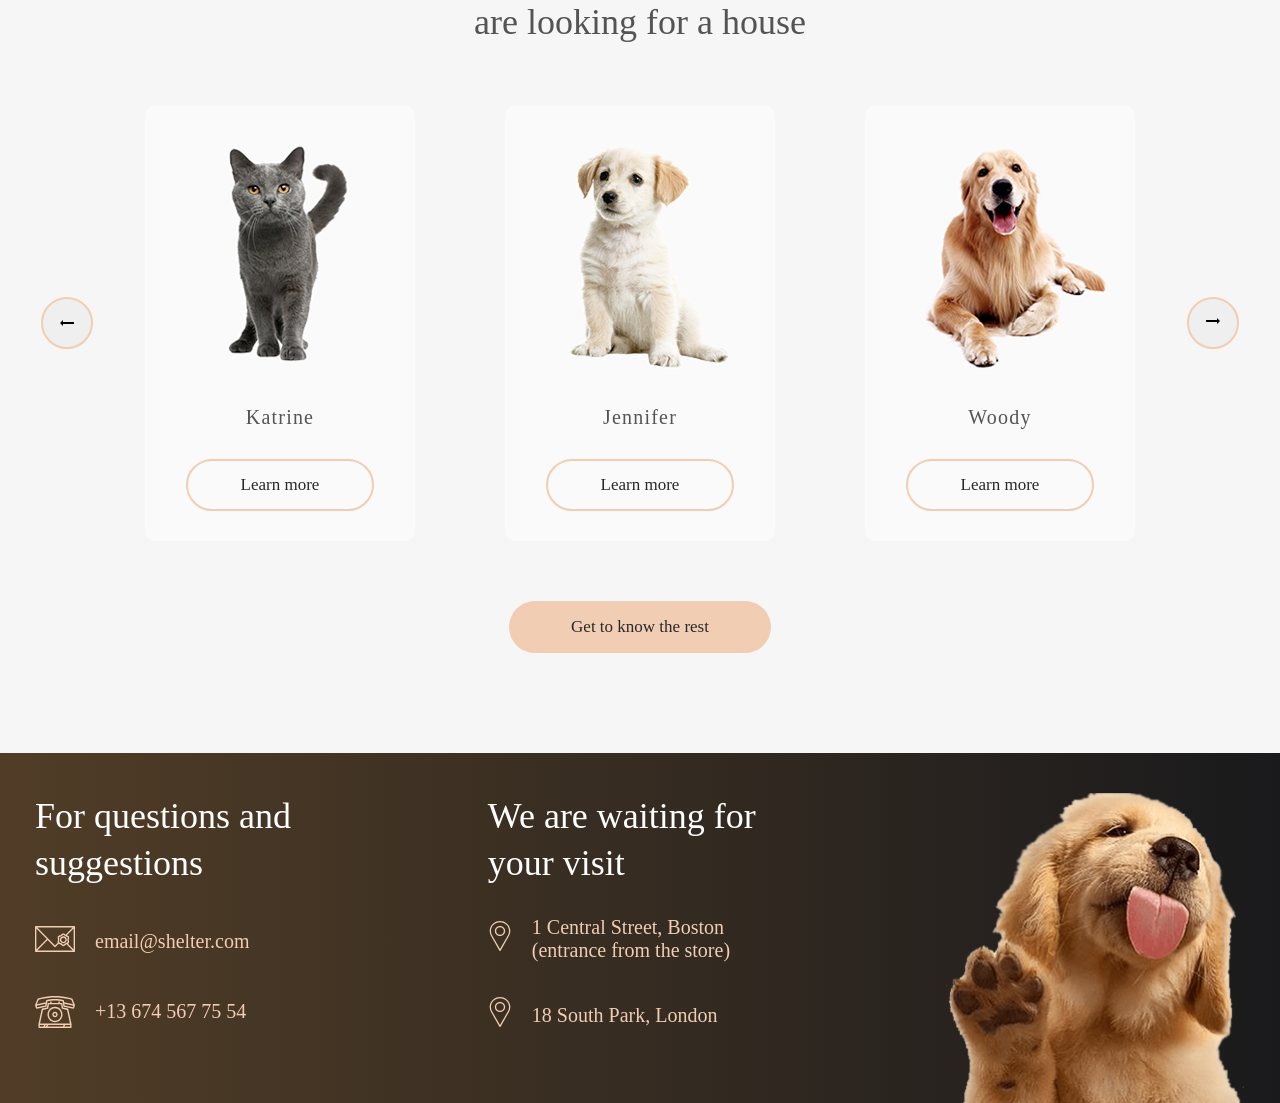
==== commit b0994685: "refactor: added icons for the help section (Mon, Jun 08, 2026 05:00:10 PM)" ====
--- a/shelter/index.html
+++ b/shelter/index.html
@@ -207,7 +207,7 @@
                   />
                 </svg>
               </div>
-              <address>
+              <address class="footer__address">
                 <a href="#">
                   1 Central Street, Boston (entrance from the store)
                 </a>
@@ -226,7 +226,9 @@
                   />
                 </svg>
               </div>
-              <address><a href="#">18 South Park, London </a></address>
+              <address class="footer__address">
+                <a href="#">18 South Park, London </a>
+              </address>
             </div>
           </article>
           <img
--- a/shelter/css/style.css
+++ b/shelter/css/style.css
@@ -297,6 +297,11 @@
   color: #f1cdb3;
 }
 
+.questions__title,
+.visit__title {
+  color: #fff;
+}
+
 .questions__email,
 .questions__phone,
 .visit__boston,
@@ -323,8 +328,12 @@
   color: #f1cdb3;
 }
 
-address {
-  text-style: none;
+.footer__address,
+.questions__link {
+  font-size: 1.25rem;
+  font-style: normal;
+  letter-spacing: 6%;
+  line-height: 1.15;
 }
 
 .visit__boston {
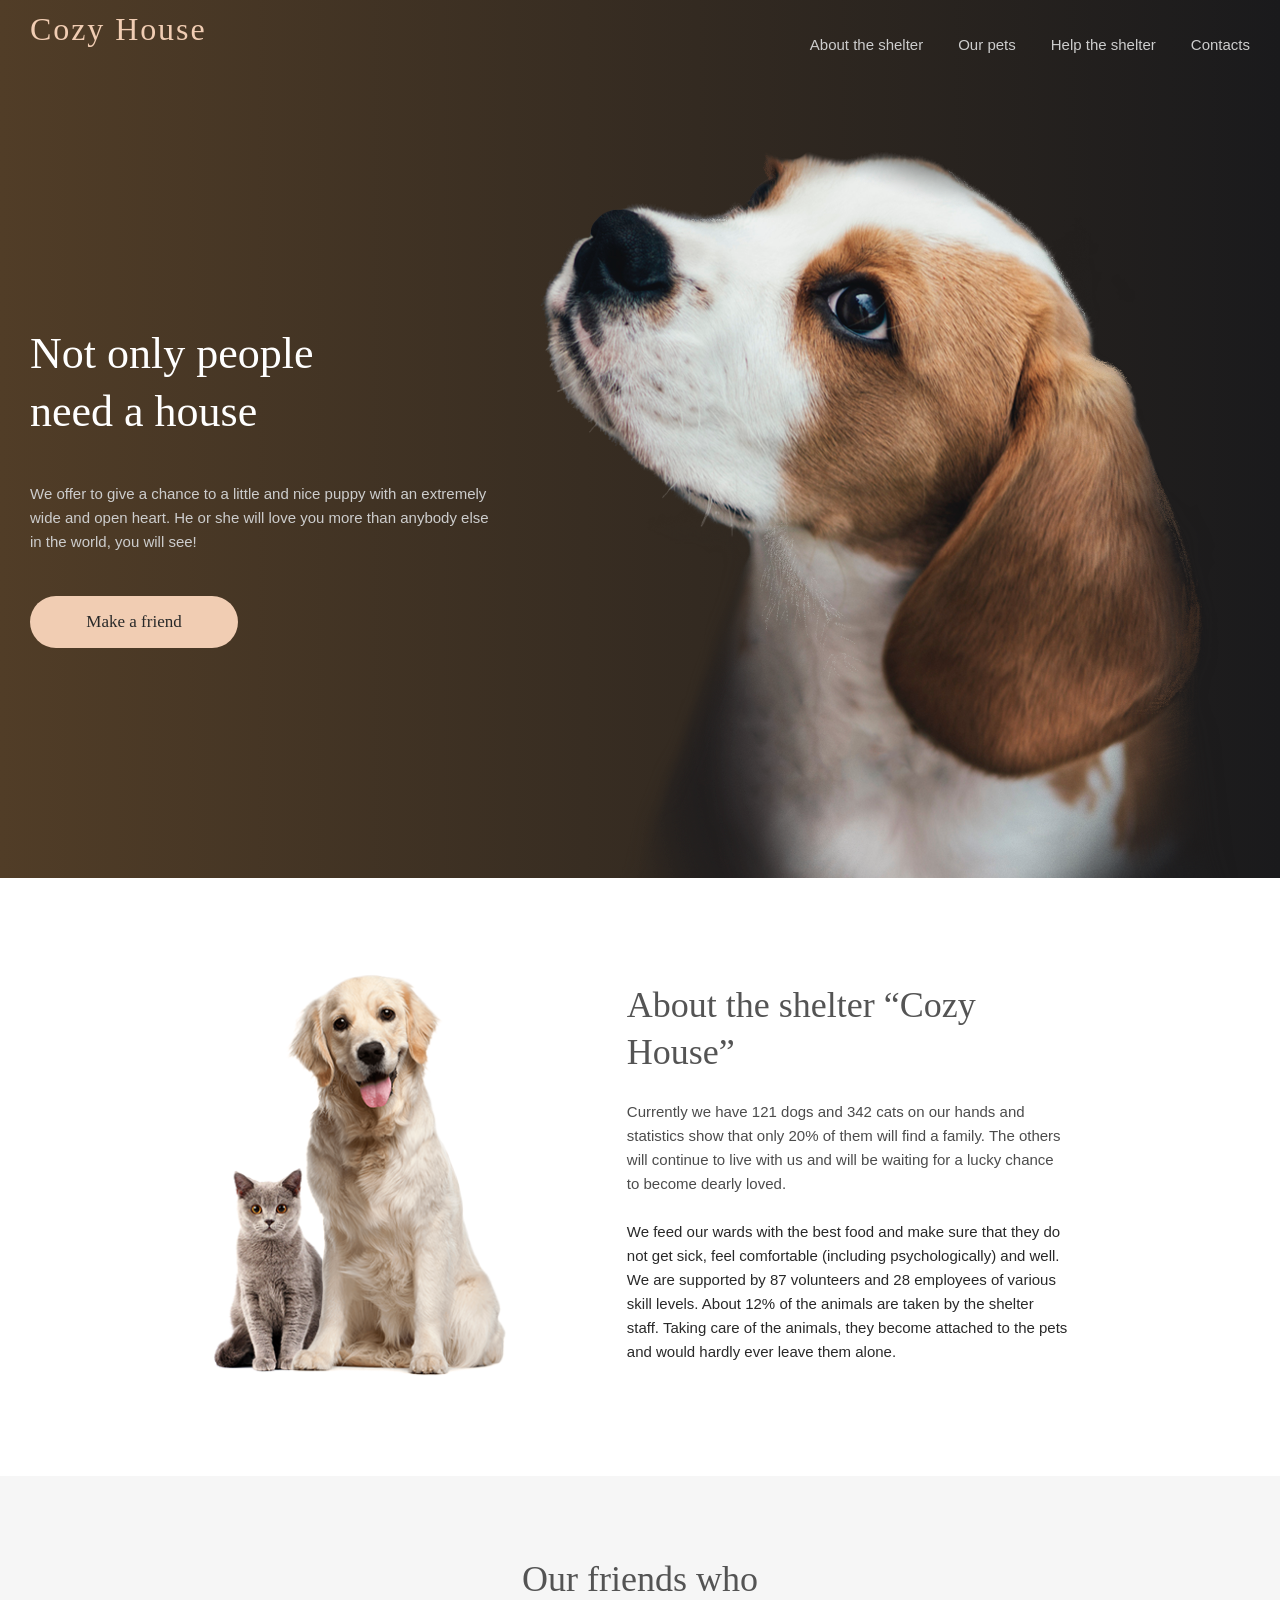
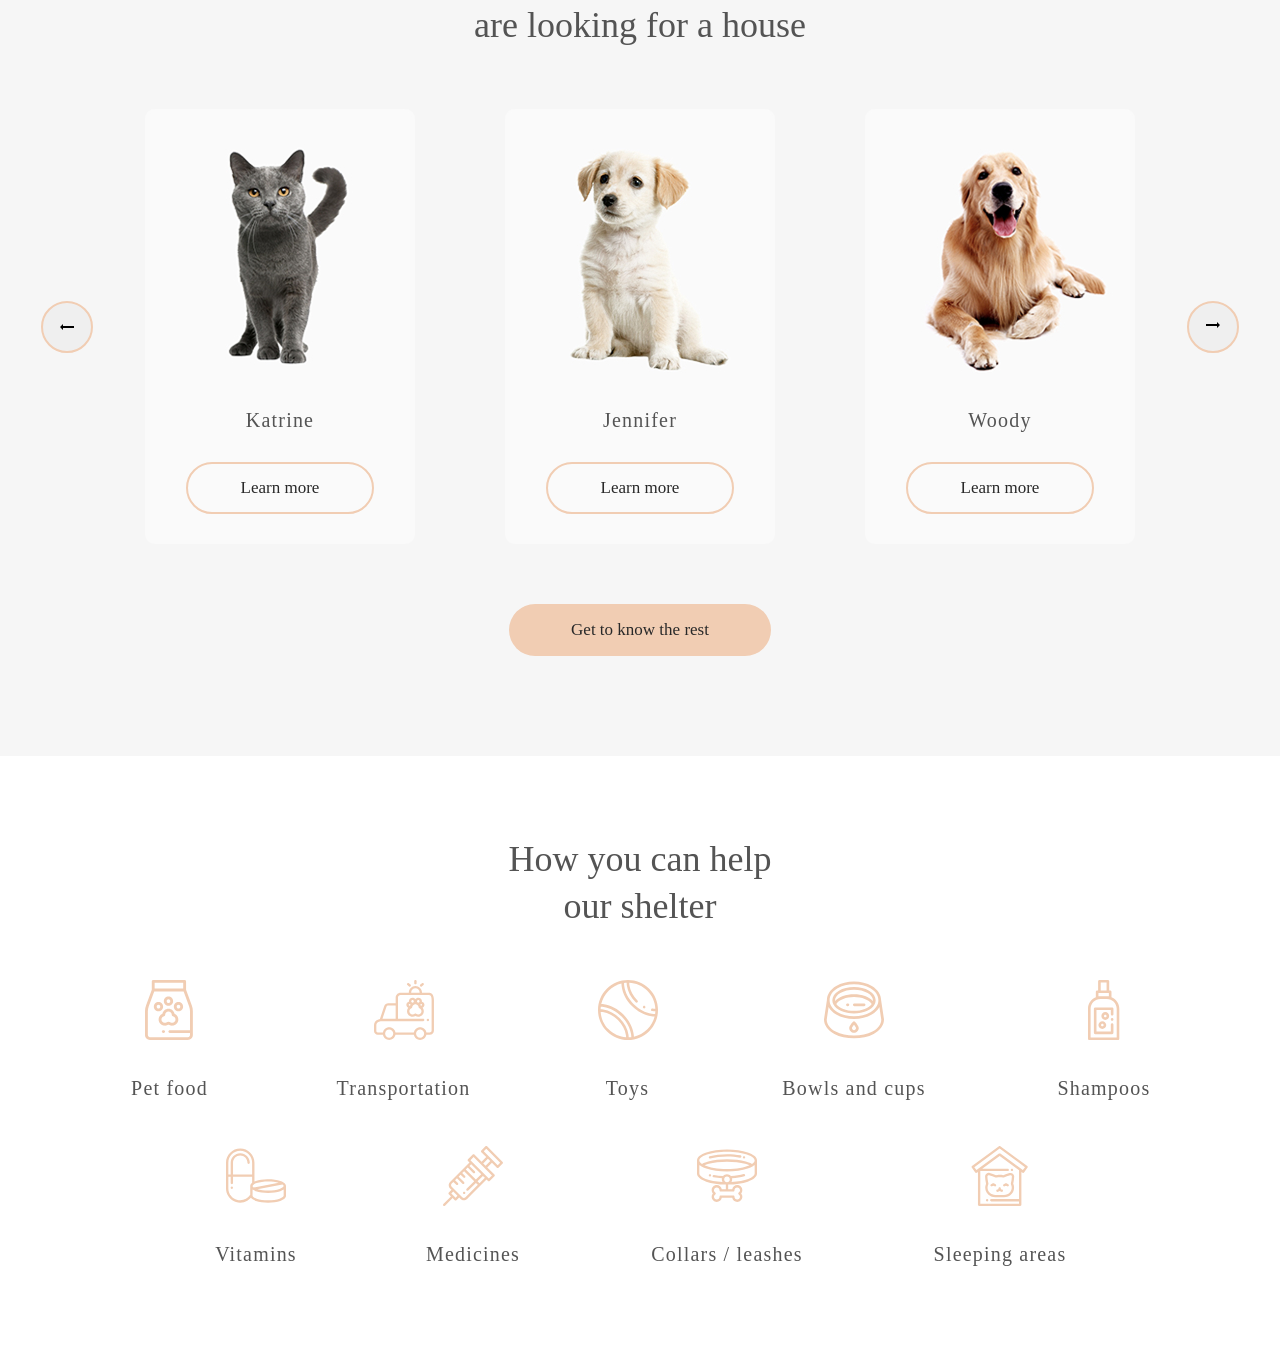
==== commit 7f793c68: "feat: implement help section layout (Mon, Jun 08, 2026 10:02:54 PM)" ====
--- a/shelter/index.html
+++ b/shelter/index.html
@@ -143,8 +143,237 @@
           <button class="pets__btn button">Get to know the rest</button>
         </div>
       </section>
+      <section class="help">
+        <div class="container">
+          <h3 class="help__title title">
+            How you can help <br />
+            our shelter
+          </h3>
+          <div class="help__items">
+            <article class="help__item">
+              <div class="item__img">
+                <svg viewBox="0 0 48 60" fill="none">
+                  <path
+                    d="M46.8264 25.4978L41.0714 9.7473V1.42852C41.0714 0.639609 40.4317 0 39.6429 0H8.21438C7.42547 0 6.78586 0.639727 6.78586 1.42852V9.74719L1.03067 25.4978C0.347802 27.3636 -0.00108287 29.335 2.52475e-06 31.3219V55.0765C2.52475e-06 57.7913 2.20863 60 4.92352 60H42.9335C45.6484 60 47.857 57.7913 47.857 55.0765V31.3219C47.857 29.329 47.5103 27.3694 46.8264 25.4978ZM9.64278 2.85715H38.2143V8.57145H9.64278V2.85715ZM45 50.1321H24.8363C24.0473 50.1321 23.4077 50.7718 23.4077 51.5606C23.4077 52.3495 24.0475 52.9891 24.8363 52.9891H45V55.0763C45 56.2157 44.073 57.1427 42.9335 57.1427H4.92352C3.7841 57.1427 2.85715 56.2158 2.85715 55.0763V31.3219C2.85627 29.6695 3.1464 28.03 3.71426 26.4783L9.21328 11.4286H38.6438L44.1428 26.4783C44.7106 28.03 45.0008 29.6695 44.9999 31.3219L45 50.1321Z"
+                    fill="#F1CDB3"
+                  />
+                  <path
+                    d="M29.5455 33.805C29.079 30.8772 26.5363 28.632 23.479 28.632C20.4217 28.632 17.879 30.8772 17.4126 33.805C14.9956 34.7989 13.4142 37.2756 13.6184 39.9659C13.8461 42.9637 16.2791 45.392 19.2775 45.6148C20.4356 45.7011 21.5857 45.4628 22.6036 44.9259C23.16 44.6328 23.7982 44.6326 24.3542 44.926C25.237 45.3908 26.2199 45.6331 27.2176 45.632C27.3714 45.632 27.526 45.6263 27.6802 45.6149C30.6788 45.3923 33.1117 42.9638 33.3395 39.966C33.5438 37.2756 31.9624 34.7989 29.5455 33.805ZM30.4906 39.7495C30.369 41.35 29.07 42.6466 27.4688 42.7655C26.8462 42.8126 26.2299 42.6851 25.6872 42.3986C25.0066 42.0394 24.2487 41.8517 23.4791 41.8517C22.7096 41.8517 21.9516 42.0394 21.2711 42.3986C20.7284 42.6849 20.1134 42.8123 19.4894 42.7655C17.8882 42.6467 16.5891 41.3501 16.4677 39.7495C16.3429 38.1062 17.4581 36.6124 19.0616 36.2746C19.3873 36.206 19.6788 36.0259 19.8858 35.7653C20.0929 35.5047 20.2024 35.18 20.1956 34.8473L20.1933 34.775C20.1933 32.9632 21.6672 31.4893 23.479 31.4893C25.2908 31.4893 26.7647 32.9632 26.7647 34.7698L26.7625 34.8473C26.7556 35.1801 26.8651 35.5048 27.0722 35.7654C27.2792 36.026 27.5708 36.2061 27.8965 36.2746C29.5002 36.6124 30.6154 38.1062 30.4906 39.7495Z"
+                    fill="#F1CDB3"
+                  />
+                  <path
+                    d="M23.4791 25.7751C26.0393 25.7751 28.122 23.6924 28.122 21.1322C28.122 18.572 26.0393 16.4893 23.4791 16.4893C20.9189 16.4893 18.8363 18.5721 18.8363 21.1322C18.8363 23.6923 20.9191 25.7751 23.4791 25.7751ZM23.4791 19.3465C24.4638 19.3465 25.2648 20.1475 25.2648 21.1322C25.2648 22.1169 24.4638 22.9179 23.4791 22.9179C22.4944 22.9179 21.6934 22.1169 21.6934 21.1322C21.6934 20.1475 22.4945 19.3465 23.4791 19.3465Z"
+                    fill="#F1CDB3"
+                  />
+                  <path
+                    d="M18.122 26.6561C18.122 24.0959 16.0392 22.0132 13.4791 22.0132C10.9191 22.0132 8.83629 24.096 8.83629 26.6561C8.83629 29.2162 10.919 31.2989 13.4791 31.2989C16.0393 31.2989 18.122 29.2162 18.122 26.6561ZM13.4791 28.4418C12.4944 28.4418 11.6934 27.6408 11.6934 26.6561C11.6934 25.6714 12.4944 24.8704 13.4791 24.8704C14.4639 24.8704 15.2649 25.6714 15.2649 26.6561C15.2649 27.6408 14.4638 28.4418 13.4791 28.4418Z"
+                    fill="#F1CDB3"
+                  />
+                  <path
+                    d="M33.4791 22.0131C30.9189 22.0131 28.8362 24.0959 28.8362 26.656C28.8362 29.216 30.9191 31.2988 33.4791 31.2988C36.0393 31.2988 38.1219 29.2162 38.1219 26.656C38.1219 24.0958 36.0393 22.0131 33.4791 22.0131ZM33.4791 28.4418C32.4944 28.4418 31.6934 27.6408 31.6934 26.6561C31.6934 25.6714 32.4945 24.8704 33.4791 24.8704C34.4638 24.8704 35.2648 25.6714 35.2648 26.6561C35.2648 27.6408 34.4638 28.4418 33.4791 28.4418Z"
+                    fill="#F1CDB3"
+                  />
+                  <path
+                    d="M18.6219 50.1322H18.275C17.4861 50.1322 16.8465 50.7719 16.8465 51.5607C16.8465 52.3496 17.4863 52.9892 18.275 52.9892H18.6219C19.4108 52.9892 20.0504 52.3495 20.0504 51.5607C20.0506 50.7719 19.4109 50.1322 18.6219 50.1322Z"
+                    fill="#F1CDB3"
+                  />
+                </svg>
+              </div>
+              <h4 class="item__title">Pet food</h4>
+            </article>
+            <article class="help__item">
+              <div class="item__img">
+                <svg viewBox="0 0 60 60" fill="none">
+                  <path
+                    d="M55.0279 12.7115H48.0049V12.5095C48.0049 8.87665 45.0495 5.92118 41.4167 5.92118C37.7838 5.92118 34.8284 8.87665 34.8284 12.5095V12.7115H26.5806C23.8649 12.7115 21.6556 14.9209 21.6556 17.6365V23.2009H14.2693C12.5073 23.2009 10.9411 24.2562 10.2793 25.8893C10.2697 25.9133 10.2608 25.9375 10.2526 25.962L5.99157 38.8689C5.9529 38.8919 5.90357 38.9191 5.84216 38.9498C5.59853 39.0714 5.14279 39.2568 4.35857 39.4484C3.11412 39.7499 2.0074 40.4616 1.21672 41.4688C0.426051 42.4759 -0.00253772 43.72 1.13048e-05 45.0004V51.0987C1.13048e-05 53.1406 1.66114 54.8018 3.70302 54.8018L8.92724 54.802C9.47884 57.7562 12.0749 59.9999 15.1867 59.9999C18.2984 59.9999 20.8944 57.7561 21.4461 54.8021L39.8707 54.8024C40.4224 57.7564 43.0184 59.9999 46.1301 59.9999C49.2416 59.9999 51.8376 57.7565 52.3894 54.8026L55.7071 54.8027C58.2467 54.8027 59.9529 53.0963 59.9529 50.5568V20.08C59.9529 13.4295 56.5086 12.7115 55.0279 12.7115ZM37.1721 12.5095C37.1721 10.169 39.0762 8.26493 41.4167 8.26493C43.7571 8.26493 45.6612 10.169 45.6612 12.5095V12.7115H37.1721V12.5095ZM12.4648 26.7379C12.6145 26.3833 12.8657 26.0809 13.1867 25.8686C13.5077 25.6563 13.8843 25.5436 14.2692 25.5447H21.6554V38.8266H8.47372L12.4648 26.7379ZM15.1867 57.6562C12.967 57.6562 11.1612 55.8504 11.1612 53.6307C11.1612 53.6033 11.1627 53.5762 11.1633 53.5488C11.1641 53.5069 11.1643 53.465 11.1665 53.4234C11.1668 53.4168 11.1676 53.4104 11.168 53.4038C11.2861 51.2894 13.0435 49.6052 15.1867 49.6052C17.1261 49.6052 18.7497 50.9841 19.1285 52.8129L19.1302 52.82C19.1429 52.882 19.154 52.9445 19.1638 53.0076L19.1657 53.018C19.1727 53.0638 19.1779 53.1101 19.1833 53.1564C19.1857 53.1775 19.1891 53.1983 19.1912 53.2194C19.1949 53.2554 19.1968 53.2921 19.1995 53.3285C19.2019 53.3602 19.2052 53.3916 19.2068 53.4235C19.2085 53.4563 19.2085 53.4896 19.2093 53.5226C19.2102 53.5586 19.212 53.5944 19.212 53.6306C19.2122 55.8504 17.4063 57.6562 15.1867 57.6562ZM46.1301 57.6562C43.9104 57.6562 42.1045 55.8504 42.1045 53.6307C42.1045 53.5783 42.1065 53.5263 42.1085 53.4743C42.1091 53.4576 42.109 53.4405 42.1098 53.4238C42.1118 53.3852 42.1156 53.3471 42.1186 53.3088C42.121 53.2791 42.1224 53.2491 42.1254 53.2196C42.1267 53.207 42.1288 53.1947 42.1301 53.1823C42.1437 53.06 42.1621 52.939 42.1865 52.8203C42.1872 52.8168 42.1881 52.8134 42.1889 52.8099C42.569 50.9826 44.1915 49.6053 46.1301 49.6053C46.6849 49.6053 47.214 49.7181 47.6954 49.9222C49.1398 50.5341 50.1554 51.966 50.1554 53.6308C50.1554 55.8504 48.3497 57.6562 46.1301 57.6562ZM55.7071 52.4588L52.3913 52.4587C52.3874 52.4379 52.3824 52.4175 52.3783 52.3968C52.3507 52.2591 52.3189 52.1222 52.283 51.9864C52.267 51.927 52.2502 51.8679 52.2325 51.809C52.2215 51.7724 52.2107 51.7358 52.1992 51.6994C52.1795 51.6382 52.1588 51.5772 52.1372 51.5166C52.1257 51.4842 52.1148 51.4513 52.1027 51.4191C52.0766 51.3492 52.0492 51.2799 52.0205 51.211C52.0115 51.1892 52.0033 51.1669 51.994 51.1452C51.9553 51.0542 51.9145 50.9641 51.8717 50.875C51.8663 50.8639 51.8604 50.8532 51.855 50.8422C51.8176 50.7656 51.7787 50.6897 51.7383 50.6146C51.7234 50.5871 51.7076 50.5602 51.6924 50.5329C51.6602 50.4749 51.6271 50.4175 51.5931 50.3606C51.5746 50.3297 51.5554 50.2995 51.5363 50.2689C51.484 50.1846 51.4296 50.1016 51.373 50.0201C51.3174 49.9395 51.26 49.8602 51.2008 49.7821C51.1638 49.7337 51.1261 49.6858 51.0878 49.6385C51.0649 49.6102 51.0424 49.5819 51.0191 49.554C50.9774 49.5043 50.9349 49.4553 50.8917 49.4069C50.8704 49.383 50.8497 49.3585 50.828 49.3349C50.7742 49.2763 50.7193 49.2188 50.6633 49.1623C50.6513 49.1501 50.6398 49.1374 50.6276 49.1253C50.5585 49.0563 50.4879 48.989 50.4157 48.9233C50.4004 48.9092 50.3843 48.896 50.3687 48.882C50.3122 48.8315 50.2551 48.7815 50.1967 48.7329C50.1711 48.7116 50.1448 48.6912 50.1189 48.6704C50.0695 48.6304 50.0195 48.5911 49.969 48.5525C49.9392 48.53 49.9091 48.5081 49.879 48.4861C49.7516 48.3927 49.6207 48.3043 49.4865 48.221C49.4537 48.2004 49.4208 48.1802 49.3875 48.1602C49.3356 48.1292 49.2831 48.0993 49.2303 48.0698C49.1978 48.0516 49.1654 48.0331 49.1326 48.0155C49.0752 47.9847 49.017 47.9553 48.9585 47.9262C48.9294 47.9117 48.9007 47.8966 48.8714 47.8826C48.7948 47.8461 48.7175 47.8111 48.6395 47.7776C48.6276 47.7725 48.6158 47.7667 48.6038 47.7616C48.5131 47.7233 48.4215 47.6871 48.3291 47.6531C48.3027 47.6433 48.2759 47.6348 48.2493 47.6254C48.1829 47.602 48.1165 47.5789 48.0492 47.5575C48.014 47.5464 47.9783 47.5363 47.9428 47.5258C47.8832 47.5081 47.8234 47.4906 47.7631 47.4746C47.7244 47.4643 47.6855 47.4549 47.6465 47.4453C47.548 47.421 47.4489 47.3992 47.3494 47.3798C47.2904 47.3684 47.2313 47.3578 47.172 47.348C47.1313 47.3413 47.0906 47.3345 47.0497 47.3287C46.9881 47.3199 46.9263 47.3121 46.8645 47.3051C46.8252 47.3006 46.7861 47.2956 46.7466 47.2919C46.678 47.2856 46.6094 47.2803 46.5407 47.2762C46.507 47.2741 46.4738 47.271 46.44 47.2694C46.3367 47.2643 46.2333 47.2617 46.1299 47.2615C46.026 47.2615 45.9226 47.2645 45.8199 47.2694C45.7861 47.271 45.7527 47.2741 45.7191 47.2762C45.6503 47.2806 45.5816 47.2853 45.5134 47.2919C45.4738 47.2958 45.4347 47.3007 45.3953 47.3052C45.3334 47.3124 45.2717 47.3199 45.2104 47.3288C45.1693 47.3348 45.1285 47.3415 45.0877 47.3483C44.9876 47.3649 44.8879 47.3838 44.7886 47.4049C44.7303 47.4175 44.6721 47.431 44.6141 47.4453C44.5747 47.4549 44.5355 47.4645 44.4965 47.4748C44.4367 47.4906 44.3775 47.5079 44.3185 47.5254C44.2824 47.5362 44.246 47.5464 44.2102 47.5578C44.1445 47.5788 44.0791 47.601 44.0141 47.6242C43.9862 47.6341 43.958 47.6431 43.9302 47.6534C43.8381 47.6874 43.7469 47.7233 43.6569 47.7613C43.642 47.7677 43.6275 47.7747 43.6126 47.7812C43.5375 47.8136 43.463 47.847 43.3894 47.8822C43.3583 47.897 43.328 47.913 43.2972 47.9283C43.2407 47.9566 43.1842 47.9849 43.1286 48.0147C43.0943 48.0331 43.0604 48.0524 43.0265 48.0715C42.9753 48.1001 42.9245 48.1293 42.8741 48.1592C42.7556 48.2304 42.6393 48.3051 42.5254 48.3833C42.478 48.416 42.4311 48.4494 42.3846 48.4835C42.3526 48.5068 42.3205 48.53 42.289 48.5539C42.2408 48.5904 42.1936 48.6281 42.1465 48.6659C42.1181 48.6888 42.0894 48.711 42.0614 48.7343C42.0073 48.7795 41.9543 48.826 41.9017 48.8727C41.8821 48.8901 41.8621 48.9069 41.8428 48.9244C41.7716 48.9892 41.702 49.0556 41.6339 49.1235C41.6167 49.1406 41.6004 49.1587 41.5833 49.176C41.5328 49.2276 41.4826 49.2795 41.4338 49.3328C41.4094 49.3595 41.3858 49.387 41.3619 49.414C41.3217 49.4594 41.2818 49.5049 41.2429 49.5514C41.2176 49.5817 41.1929 49.6126 41.1682 49.6434C41.1321 49.6881 41.0965 49.7331 41.0616 49.7788C40.9779 49.889 40.8977 50.0018 40.821 50.1169C40.789 50.165 40.7581 50.2137 40.7275 50.2627C40.7065 50.2962 40.6853 50.3296 40.665 50.3635C40.6334 50.4161 40.6031 50.4695 40.5731 50.5232C40.5556 50.5545 40.5374 50.5854 40.5203 50.6172C40.4842 50.684 40.4499 50.752 40.4162 50.8202C40.4067 50.8394 40.3965 50.858 40.3873 50.8774C40.3451 50.965 40.305 51.0536 40.2669 51.143C40.2553 51.1703 40.2449 51.1982 40.2337 51.2258C40.2078 51.2889 40.1822 51.3523 40.1583 51.4165C40.1449 51.4524 40.1329 51.4887 40.1201 51.5247C40.0999 51.5817 40.0805 51.6389 40.0619 51.6964C40.0493 51.7355 40.0377 51.7751 40.0259 51.8146C39.9971 51.911 39.9706 52.008 39.9465 52.1056C39.9326 52.162 39.9196 52.2187 39.9072 52.2758C39.8981 52.3171 39.8892 52.3585 39.881 52.4001C39.8772 52.4198 39.8724 52.4391 39.8687 52.4588L21.4476 52.4585C21.4437 52.4382 21.4389 52.4181 21.4349 52.3979C21.427 52.3578 21.4184 52.3181 21.4098 52.2783C21.3758 52.1215 21.3357 51.9659 21.2897 51.8122C21.2783 51.774 21.267 51.7358 21.2549 51.6978C21.2359 51.6389 21.2161 51.5804 21.1954 51.5221C21.1831 51.4872 21.1712 51.452 21.1583 51.4174C21.1339 51.3522 21.1083 51.2875 21.0816 51.2232C21.0708 51.1967 21.0607 51.1697 21.0495 51.1435C21.0113 51.0538 20.9711 50.965 20.9288 50.8771C20.9202 50.8594 20.9108 50.8423 20.9022 50.8247C20.8679 50.7548 20.8324 50.6855 20.7955 50.6169C20.7789 50.5859 20.7611 50.5556 20.7438 50.525C20.7134 50.4707 20.6828 50.4166 20.6508 50.3634C20.6306 50.3297 20.6097 50.2968 20.5889 50.2636C20.5582 50.2143 20.5269 50.1654 20.4948 50.1169C20.4181 50.0019 20.3379 49.8893 20.2543 49.7792C20.2195 49.7335 20.1839 49.6885 20.1478 49.6438C20.123 49.613 20.0983 49.582 20.0729 49.5516C20.034 49.5055 19.9945 49.4598 19.9543 49.4147C19.9302 49.3876 19.9065 49.3599 19.882 49.3331C19.8338 49.2803 19.7841 49.2289 19.734 49.1778C19.7165 49.1599 19.6997 49.1413 19.6819 49.1238C19.6139 49.0559 19.5444 48.9897 19.4734 48.925C19.4537 48.907 19.4331 48.89 19.4132 48.8722C19.3611 48.8255 19.3083 48.7798 19.2547 48.7349C19.2264 48.7114 19.1973 48.6888 19.1686 48.6657C19.122 48.6282 19.0751 48.5908 19.0273 48.5546C18.9955 48.5304 18.9632 48.5071 18.931 48.4836C18.8847 48.4497 18.838 48.4165 18.7909 48.3838C18.7103 48.3285 18.6284 48.2749 18.5454 48.2232C18.511 48.2016 18.4763 48.1803 18.4415 48.1594C18.3914 48.1296 18.3409 48.1006 18.2901 48.0722C18.2558 48.053 18.2217 48.0336 18.187 48.0151C18.1317 47.9856 18.076 47.957 18.0198 47.9293C17.9886 47.9137 17.9578 47.8975 17.9263 47.8824C17.8536 47.8478 17.7802 47.8146 17.7062 47.7827C17.6904 47.7758 17.6749 47.7683 17.659 47.7615C17.5689 47.7234 17.4779 47.6875 17.3861 47.6536C17.3578 47.6432 17.3291 47.6341 17.3006 47.624C17.2361 47.601 17.1713 47.579 17.1061 47.558C17.07 47.5465 17.0333 47.5362 16.9969 47.5254C16.9381 47.5078 16.8791 47.491 16.8198 47.4751C16.7806 47.4646 16.7411 47.455 16.7016 47.4454C16.5452 47.4067 16.3874 47.3743 16.2284 47.3484C16.1876 47.3417 16.1468 47.3349 16.1057 47.3289C16.0441 47.3202 15.9824 47.3123 15.9206 47.3054C15.8814 47.3008 15.8422 47.2959 15.8027 47.292C15.7342 47.2857 15.6656 47.2805 15.5968 47.2763C15.5632 47.2742 15.5299 47.2711 15.4962 47.2695C15.3929 47.2644 15.2895 47.2618 15.1861 47.2617C15.0822 47.2617 14.9789 47.2646 14.876 47.2695C14.8423 47.2711 14.8089 47.2742 14.7752 47.2763C14.7065 47.2808 14.6378 47.2854 14.5696 47.292C14.53 47.2959 14.4907 47.3008 14.4513 47.3054C14.3897 47.3123 14.3281 47.3202 14.2667 47.3289C14.2254 47.3349 14.1845 47.3417 14.1436 47.3484C14.0435 47.3648 13.9438 47.3837 13.8447 47.405C13.7865 47.4175 13.7288 47.431 13.6711 47.4452C13.6314 47.4549 13.5915 47.4646 13.5522 47.4751C13.4933 47.4909 13.4347 47.5076 13.3764 47.5251C13.3396 47.536 13.3026 47.5465 13.266 47.558C13.2015 47.5784 13.1378 47.6007 13.0742 47.6231C13.0447 47.6334 13.0151 47.6429 12.9859 47.6536C12.8943 47.6875 12.8036 47.7231 12.714 47.761C12.6959 47.7687 12.6782 47.7773 12.6601 47.7851C12.5885 47.8162 12.5173 47.8481 12.447 47.8817C12.4142 47.8974 12.382 47.9143 12.3495 47.9306C12.2947 47.9577 12.2403 47.9855 12.1863 48.0142C12.1507 48.0333 12.1157 48.0534 12.0804 48.0732C12.0307 48.1011 11.9811 48.1292 11.9323 48.1585C11.8487 48.2086 11.7662 48.2604 11.6849 48.3141C11.6497 48.3373 11.6148 48.3608 11.5801 48.3847C11.5342 48.4163 11.489 48.4488 11.4438 48.4816C11.4104 48.506 11.3768 48.5302 11.3439 48.5553C11.2978 48.5903 11.2526 48.6263 11.2075 48.6625C11.1771 48.6869 11.1464 48.7107 11.1167 48.7356C11.0659 48.7778 11.0165 48.8214 10.9671 48.8651C10.9442 48.8854 10.9207 48.9051 10.898 48.9257C10.8278 48.9898 10.759 49.0554 10.6916 49.1225C10.6708 49.1433 10.6508 49.1651 10.6302 49.1862C10.5834 49.2342 10.5369 49.2822 10.4917 49.3315C10.4653 49.3602 10.44 49.3899 10.4142 49.4191C10.376 49.4623 10.3379 49.5056 10.301 49.5499C10.2743 49.5817 10.2483 49.6143 10.2223 49.6468C10.1876 49.6897 10.1535 49.7331 10.12 49.777C10.0611 49.8544 10.0039 49.9332 9.94853 50.0132C9.92419 50.0482 9.90021 50.0835 9.87657 50.1189C9.84575 50.1653 9.81599 50.2123 9.78634 50.2594C9.76431 50.2946 9.74216 50.3295 9.72083 50.3651C9.69048 50.4156 9.66154 50.467 9.63259 50.5183C9.61384 50.5517 9.5945 50.5847 9.57622 50.6185C9.54246 50.6817 9.50976 50.7454 9.47814 50.8097C9.46665 50.8327 9.45446 50.8552 9.44333 50.8784C9.40161 50.9651 9.36189 51.0529 9.32403 51.1417C9.31114 51.172 9.29966 51.2028 9.28724 51.2333C9.26263 51.2936 9.23814 51.354 9.2154 51.4151C9.20146 51.4525 9.1888 51.4904 9.17556 51.5281C9.15611 51.5835 9.13689 51.639 9.11896 51.695C9.10607 51.7352 9.09411 51.7757 9.08204 51.8163C9.06575 51.871 9.04993 51.9258 9.03505 51.9811C9.00897 52.0781 8.98533 52.1757 8.96415 52.2739C8.95501 52.3161 8.94587 52.3581 8.93755 52.4007C8.9338 52.4199 8.92911 52.4389 8.92548 52.4581H3.70302C2.95349 52.4581 2.34376 51.8484 2.34376 51.0987V45.0004C2.34219 44.2451 2.59496 43.5113 3.06134 42.9171C3.52772 42.323 4.18054 41.9032 4.91462 41.7254C5.58247 41.5621 6.15611 41.376 6.6245 41.1705H49.1861C49.8332 41.1705 50.3579 40.6458 50.3579 39.9986C50.3579 39.3515 49.8332 38.8267 49.1861 38.8267H23.9993V17.6365C23.9993 16.2133 25.1574 15.0552 26.5806 15.0552H55.0277C57.2738 15.0552 57.609 18.2034 57.609 20.08V50.5567C57.609 52.2118 56.4174 52.4588 55.7071 52.4588Z"
+                    fill="#F1CDB3"
+                  />
+                  <path
+                    d="M50.4606 24.8147C50.4607 23.2763 49.3801 21.9863 47.9384 21.6615C47.9461 21.5806 47.9522 21.4992 47.9546 21.4169C47.9814 20.4633 47.6252 19.5567 46.9517 18.864C46.2667 18.1596 45.3101 17.7557 44.3269 17.7557C43.1389 17.7557 42.0808 18.3338 41.4183 19.2239C40.7563 18.3338 39.6973 17.7557 38.5066 17.7557C37.5321 17.7557 36.5821 18.1544 35.9002 18.8498C35.223 19.5402 34.8601 20.4483 34.8787 21.4064C34.8803 21.4923 34.8862 21.5773 34.8938 21.6618C33.4526 21.987 32.3727 23.2766 32.3727 24.8147C32.3727 26.1163 33.1464 27.2399 34.2576 27.7519C33.4748 28.7206 33.018 29.9464 33.018 31.2423C33.018 34.3028 35.5078 36.7927 38.5683 36.7927C39.5764 36.7927 40.5605 36.5172 41.4167 36.0051C42.2775 36.5202 43.2619 36.7924 44.265 36.7927C47.3255 36.7927 49.8154 34.3028 49.8154 31.2423C49.8154 29.9462 49.3586 28.7206 48.5758 27.7519C49.6871 27.2399 50.4606 26.1163 50.4606 24.8147ZM44.3269 20.0996C44.6809 20.0996 45.0251 20.2448 45.2713 20.4979C45.4997 20.7328 45.6205 21.0357 45.6118 21.3508C45.5915 22.0692 45.0091 22.6602 44.3133 22.6682C44.1269 22.668 43.9426 22.6279 43.773 22.5505C43.752 22.5408 43.7314 22.5304 43.7103 22.5209C43.6035 22.4646 43.5058 22.3927 43.4201 22.3077C43.1753 22.0648 43.0412 21.7384 43.0426 21.3885C43.0455 20.6778 43.6217 20.0996 44.3269 20.0996ZM37.5733 20.491C37.6946 20.3665 37.8398 20.2677 38.0001 20.2005C38.1604 20.1332 38.3326 20.0988 38.5064 20.0994C39.2138 20.0994 39.7899 20.6762 39.7907 21.3851C39.7916 21.5579 39.7578 21.7291 39.6913 21.8885C39.6248 22.048 39.527 22.1925 39.4036 22.3135C39.3199 22.3959 39.2248 22.466 39.1213 22.5217C39.083 22.5391 39.0456 22.5577 39.0078 22.5758C38.855 22.6389 38.691 22.6704 38.5258 22.6683C37.8204 22.6567 37.2355 22.0704 37.2218 21.3613C37.2155 21.0374 37.3404 20.7285 37.5733 20.491ZM34.7165 24.8148C34.7164 24.3245 35.1153 23.9257 35.6053 23.9257C36.0957 23.9257 36.4944 24.3245 36.4944 24.8148C36.4944 24.9155 36.4769 25.0118 36.4459 25.1022C36.4166 25.1611 36.3884 25.2207 36.3612 25.2808C36.2044 25.5341 35.9247 25.7038 35.6055 25.7038C35.1153 25.7038 34.7165 25.305 34.7165 24.8148ZM44.265 34.4492C43.5 34.4489 42.7603 34.175 42.1796 33.6769C41.9673 33.4945 41.6966 33.3943 41.4167 33.3946C41.1368 33.3944 40.8661 33.4946 40.6538 33.6769C40.0731 34.175 39.3334 34.4489 38.5683 34.4492C36.8002 34.4492 35.3617 33.0107 35.3617 31.2426C35.3617 29.9023 36.2068 28.6919 37.4644 28.2307C37.6707 28.1551 37.8516 28.023 37.9864 27.8495C38.1212 27.676 38.2045 27.4681 38.2268 27.2495C38.2597 26.9273 38.3411 26.6118 38.4682 26.3139C38.51 26.2346 38.5491 26.1537 38.5843 26.0707C38.8951 25.4851 39.3806 25.0108 39.9733 24.7136C40.0243 24.6912 40.0746 24.6676 40.1246 24.6428C40.532 24.4648 40.972 24.3731 41.4167 24.3737C41.8748 24.3737 42.311 24.4692 42.7063 24.6417C42.7562 24.6665 42.8066 24.6899 42.8576 24.7123C43.4514 25.0094 43.9378 25.4843 44.2491 26.0707C44.2843 26.1537 44.3234 26.2346 44.3651 26.3139C44.4923 26.6118 44.5737 26.9273 44.6065 27.2495C44.6288 27.4681 44.7121 27.676 44.847 27.8495C44.9818 28.023 45.1626 28.1551 45.3689 28.2307C46.6266 28.692 47.4716 29.9023 47.4716 31.2426C47.4716 33.0106 46.0332 34.4492 44.265 34.4492ZM47.228 25.7038C46.9088 25.7038 46.6291 25.5341 46.4723 25.2808C46.4451 25.2208 46.4168 25.1612 46.3875 25.1022C46.3556 25.0097 46.3392 24.9126 46.339 24.8148C46.339 24.3245 46.7378 23.9257 47.2281 23.9257C47.7183 23.9257 48.1171 24.3245 48.1171 24.8148C48.117 25.3049 47.7182 25.7038 47.228 25.7038Z"
+                    fill="#F1CDB3"
+                  />
+                  <path
+                    d="M55.0428 39.7758C55.0278 39.7007 55.0054 39.6273 54.9761 39.5566C54.9469 39.4857 54.9108 39.4178 54.8683 39.3539C54.8261 39.2897 54.7774 39.23 54.723 39.1758C54.6687 39.1214 54.6091 39.0727 54.5449 39.0305C54.4168 38.9457 54.2735 38.8864 54.123 38.8559C53.9722 38.8254 53.8168 38.8254 53.666 38.8559C53.591 38.8712 53.5171 38.8934 53.4456 38.9227C53.3753 38.952 53.3074 38.9884 53.2441 39.0305C53.1796 39.0727 53.1199 39.1219 53.066 39.1758C53.0119 39.2297 52.9627 39.2895 52.9195 39.3539C52.8773 39.4172 52.8408 39.4852 52.8128 39.5566C52.7835 39.627 52.7601 39.7008 52.746 39.7758C52.7308 39.8508 52.7226 39.9281 52.7226 40.0043C52.7226 40.0803 52.7308 40.1578 52.746 40.234C52.7601 40.3078 52.7835 40.3816 52.8128 40.4531C52.8421 40.5234 52.8785 40.5914 52.9206 40.6547C52.9627 40.7191 53.0119 40.7789 53.066 40.8328C53.1199 40.8867 53.1796 40.9359 53.2441 40.9793C53.3074 41.0215 53.3753 41.0566 53.4456 41.0859C53.5171 41.1152 53.591 41.1387 53.666 41.1527C53.7411 41.168 53.8184 41.1762 53.8945 41.1762C53.9706 41.1762 54.0481 41.168 54.123 41.1527C54.198 41.1387 54.2718 41.1152 54.3421 41.0859C54.4136 41.0566 54.4816 41.0215 54.5449 40.9793C54.6094 40.9359 54.6692 40.8867 54.723 40.8328C54.7769 40.7789 54.8261 40.7191 54.8683 40.6547C54.9104 40.5914 54.9468 40.5234 54.9761 40.4531C55.0054 40.3816 55.0276 40.3078 55.0428 40.234C55.0581 40.1578 55.0662 40.0803 55.0662 40.0043C55.0662 39.9281 55.0581 39.8508 55.0428 39.7758Z"
+                    fill="#F1CDB3"
+                  />
+                  <path
+                    d="M41.4167 0C40.7696 0 40.2448 0.524648 40.2448 1.17188V3.13359C40.2448 3.78082 40.7696 4.30547 41.4167 4.30547C42.0639 4.30547 42.5885 3.7807 42.5885 3.13359V1.17188C42.5885 0.524648 42.0639 0 41.4167 0Z"
+                    fill="#F1CDB3"
+                  />
+                  <path
+                    d="M36.4797 4.55659L34.844 3.27234C34.723 3.1773 34.5844 3.10703 34.4362 3.06555C34.288 3.02407 34.1331 3.01218 33.9803 3.03057C33.8275 3.04896 33.6798 3.09727 33.5457 3.17273C33.4116 3.24819 33.2936 3.34934 33.1986 3.47038C32.799 3.97944 32.8877 4.71608 33.3966 5.11569L35.0323 6.39995C35.2384 6.56221 35.493 6.65035 35.7553 6.65015C35.933 6.65039 36.1084 6.61017 36.2682 6.53253C36.4281 6.45488 36.5681 6.34186 36.6778 6.20202C37.0775 5.69284 36.9888 4.9562 36.4797 4.55659Z"
+                    fill="#F1CDB3"
+                  />
+                  <path
+                    d="M49.6348 3.47021C49.2352 2.96115 48.4987 2.87244 47.9894 3.27216L46.3537 4.55642C45.8446 4.95603 45.7559 5.69267 46.1556 6.20185C46.2652 6.34177 46.4053 6.45487 46.5651 6.53254C46.725 6.61021 46.9004 6.65042 47.0781 6.6501C47.3404 6.65028 47.5951 6.56214 47.8011 6.3999L49.4368 5.11564C49.9459 4.71603 50.0346 3.97939 49.6348 3.47021Z"
+                    fill="#F1CDB3"
+                  />
+                </svg>
+              </div>
+              <h4 class="item__title">Transportation</h4>
+            </article>
+            <article class="help__item">
+              <div class="item__img">
+                <svg viewBox="0 0 60 60" fill="none">
+                  <path
+                    d="M51.2132 8.78672C45.5469 3.1207 38.0133 0 30 0C21.9867 0 14.4531 3.1207 8.78684 8.78672C3.12047 14.4531 0 21.9866 0 30C0 38.0134 3.12047 45.5469 8.78684 51.2133C14.4531 56.8793 21.9867 60 30 60C38.0133 60 45.5469 56.8793 51.2132 51.2133C56.8795 45.5469 60 38.0134 60 30C60 21.9866 56.8795 14.4531 51.2132 8.78672ZM10.6314 49.3685C5.90438 44.6415 3.11918 38.4906 2.67352 31.8832C3.39 31.9077 4.1223 31.9755 4.86223 32.0856C10.1654 32.8733 15.5023 35.7234 19.8894 40.1106C24.2766 44.4979 27.1266 49.8346 27.9144 55.1379C28.0223 55.8586 28.0894 56.5849 28.1154 57.3132C21.7419 56.8775 15.4928 54.2298 10.6314 49.3685ZM30.7262 57.3682C30.7013 56.4931 30.6239 55.6203 30.4946 54.7545C29.6251 48.9019 26.5139 43.046 21.7338 38.2659C16.9538 33.4859 11.098 30.3746 5.2452 29.5051C4.37502 29.3751 3.49781 29.2977 2.61832 29.2732C2.64105 28.3972 2.7048 27.5283 2.8084 26.6682C3.73793 26.6987 4.68246 26.7843 5.62863 26.9248C12.0308 27.8757 18.4055 31.2484 23.5785 36.4213C28.7512 41.5939 32.1239 47.9687 33.075 54.3709C33.2133 55.3004 33.2987 56.237 33.3307 57.1763C32.4661 57.2814 31.5969 57.3455 30.7262 57.3682ZM49.3685 49.3685C45.5416 53.1952 40.8551 55.6504 35.9248 56.7348C35.881 55.8152 35.7912 54.8983 35.6557 53.9877C34.6229 47.0358 30.9889 40.1423 25.4234 34.5766C19.8575 29.0109 12.964 25.3772 6.0123 24.3444C5.0982 24.2082 4.17782 24.1182 3.25465 24.0746L3.2475 24.0805C4.35598 19.0238 6.88301 14.3798 10.6315 10.6314C14.2923 6.97055 18.7399 4.56516 23.4349 3.41402C23.4672 4.49215 23.5632 5.56742 23.7224 6.63422C24.755 13.5859 28.3889 20.4795 33.9546 26.0453C39.5203 31.611 46.4139 35.2447 53.3659 36.2775C54.4358 36.4373 55.5143 36.5334 56.5956 36.5653L56.6073 36.5459C55.4323 41.3595 52.9617 45.7754 49.3685 49.3685ZM57.1071 33.966C56.0064 33.955 54.8814 33.8653 53.7492 33.6972C47.3468 32.7461 40.972 29.3735 35.7993 24.2006C30.6265 19.0277 27.2538 12.6531 26.3029 6.25102C26.1354 5.12379 26.0455 4.00371 26.034 2.90824C26.8999 2.78261 27.7712 2.69826 28.6451 2.65547C28.6431 3.70254 28.7214 4.7775 28.8832 5.8677C29.7527 11.7204 32.8641 17.5763 37.6441 22.3562C38.1534 22.8654 38.9794 22.8654 39.4888 22.3562C39.9981 21.8469 39.9981 21.021 39.4888 20.5114C35.1016 16.1243 32.2516 10.7876 31.4638 5.48426C31.3205 4.51898 31.2499 3.57035 31.2521 2.65055C37.8434 2.94937 44.3467 5.60918 49.3688 10.6315C54.2461 15.5088 57.0565 21.902 57.3623 28.7483C56.4367 28.7503 55.4855 28.6804 54.5159 28.5363C53.8035 28.4305 53.1397 28.9225 53.034 29.635C52.9281 30.3476 53.42 31.0109 54.1325 31.1167C55.21 31.2768 56.2729 31.3569 57.3083 31.3569C57.3252 31.3569 57.3417 31.356 57.3586 31.356C57.316 32.2295 57.2321 33.1004 57.1071 33.966Z"
+                    fill="#F1CDB3"
+                  />
+                  <path
+                    d="M46.1517 25.775C45.8059 25.7756 45.4744 25.9131 45.2296 26.1573C44.9854 26.4021 44.848 26.7336 44.8474 27.0793C44.8474 27.4224 44.9857 27.7589 45.2296 28.0015C45.4721 28.2442 45.8087 28.3836 46.1517 28.3836C46.4947 28.3836 46.8313 28.2442 47.0739 28.0015C47.3176 27.7563 47.4549 27.425 47.456 27.0793C47.456 26.7363 47.3164 26.3998 47.0739 26.1573C46.829 25.9131 46.4975 25.7756 46.1517 25.775Z"
+                    fill="#F1CDB3"
+                  />
+                </svg>
+              </div>
+              <h4 class="item__title">Toys</h4>
+            </article>
+            <article class="help__item">
+              <div class="item__img">
+                <svg viewBox="0 0 60 57" fill="none">
+                  <path
+                    d="M59.985 37.8551L57.1255 18.6441C57.0792 13.0657 53.693 7.89303 47.8159 4.43765C42.9483 1.57605 36.6213 0 30.0001 0C23.3786 0 17.0515 1.57605 12.1838 4.43765C6.3069 7.89303 2.92054 13.0657 2.87437 18.6441L0.0148828 37.8551C0.00503905 37.9216 0 37.9887 0 38.056C0 43.7049 3.76452 48.936 10.3284 52.408C15.7022 55.2504 22.6883 56.8158 30.0001 56.8158C37.3116 56.8158 44.2978 55.2504 49.6716 52.408C56.2354 48.936 60 43.7049 60 38.056C59.9999 37.9888 59.9949 37.9216 59.985 37.8551ZM13.5668 6.78995C18.0215 4.17105 23.8576 2.72871 30.0001 2.72871C36.1424 2.72871 41.9785 4.17105 46.4331 6.78995C51.4956 9.76627 54.3993 14.1293 54.3993 18.7599C54.3993 23.3906 51.4957 27.7535 46.4332 30.7299C41.9785 33.3488 36.1424 34.7911 30.0001 34.7911C23.8577 34.7911 18.0215 33.3488 13.5669 30.7299C8.5044 27.7536 5.60073 23.3906 5.60073 18.7599C5.60073 14.1293 8.50428 9.76639 13.5668 6.78995ZM48.3956 49.996C43.4079 52.6342 36.875 54.0871 30.0001 54.0871C23.125 54.0871 16.592 52.6342 11.6044 49.996C6.00374 47.0333 2.77453 42.7218 2.72917 38.1535L4.60757 25.5342C6.17225 28.4612 8.75283 31.0645 12.1841 33.0819C17.0517 35.9434 23.3787 37.5195 30.0001 37.5195C36.6213 37.5195 42.9485 35.9434 47.816 33.0819C51.2473 31.0645 53.8279 28.461 55.3925 25.5342L57.2709 38.1535C57.2255 42.7219 53.9963 47.0335 48.3956 49.996Z"
+                    fill="#F1CDB3"
+                  />
+                  <path
+                    d="M30.0001 32.0618C39.3534 32.0618 47.6079 28.4427 50.5397 23.0569C51.29 21.6803 51.6707 20.2344 51.6707 18.7599C51.6707 15.0676 49.3194 11.652 45.0502 9.14217C41.0085 6.76631 35.6637 5.45791 30.0001 5.45791C24.3366 5.45791 18.9916 6.76643 14.9501 9.14229C10.6807 11.6521 8.32945 15.0676 8.32945 18.76C8.32945 20.2347 8.70996 21.6804 9.46008 23.0563C12.3923 28.4427 20.6467 32.0618 30.0001 32.0618ZM30.0001 29.3332C22.1546 29.3332 15.0282 26.5145 12.2557 22.4006C15.0293 18.2891 22.1568 15.4732 30.0001 15.4732C37.8435 15.4732 44.9711 18.2891 47.7446 22.4008C44.9726 26.5145 37.8458 29.3332 30.0001 29.3332ZM11.0579 18.76C11.058 16.0744 12.9313 13.4942 16.3328 11.4945C19.9617 9.36131 24.8154 8.18651 30 8.18651C35.1845 8.18651 40.0384 9.36131 43.6672 11.4946C47.0687 13.4942 48.9421 16.0743 48.9421 18.76C48.9421 18.9993 48.9259 19.238 48.896 19.4761C45.1332 15.3699 37.9658 12.7446 30 12.7446C22.0342 12.7446 14.8669 15.37 11.1041 19.4761C11.0738 19.2386 11.0584 18.9994 11.0579 18.76Z"
+                    fill="#F1CDB3"
+                  />
+                  <path
+                    d="M30 39.7701C29.8155 39.7701 29.6329 39.8076 29.4633 39.8801C29.2936 39.9527 29.1405 40.059 29.0131 40.1924C28.1243 41.1235 25.225 44.3365 25.225 46.5916C25.225 49.2246 27.367 51.3666 30 51.3666C32.633 51.3666 34.775 49.2246 34.775 46.5916C34.775 44.3365 31.8756 41.1235 30.987 40.1924C30.8595 40.059 30.7064 39.9527 30.5368 39.8801C30.3671 39.8076 30.1845 39.7701 30 39.7701ZM30 48.6381C28.8716 48.6381 27.9536 47.7201 27.9536 46.5917C27.9536 45.986 28.9058 44.5224 30 43.1941C31.0943 44.5226 32.0465 45.986 32.0465 46.5917C32.0465 47.7201 31.1284 48.6381 30 48.6381Z"
+                    fill="#F1CDB3"
+                  />
+                  <path
+                    d="M23.8843 21.8977H23.4637C22.7102 21.8977 22.0994 22.5085 22.0994 23.262C22.0994 24.0155 22.7102 24.6263 23.4637 24.6263H23.8843C24.6378 24.6263 25.2486 24.0155 25.2486 23.262C25.2486 22.5085 24.6378 21.8977 23.8843 21.8977Z"
+                    fill="#F1CDB3"
+                  />
+                  <path
+                    d="M40.074 21.8977H30.342C29.5884 21.8977 28.9777 22.5085 28.9777 23.262C28.9777 24.0155 29.5884 24.6263 30.342 24.6263H40.074C40.8275 24.6263 41.4383 24.0155 41.4383 23.262C41.4383 22.5085 40.8275 21.8977 40.074 21.8977Z"
+                    fill="#F1CDB3"
+                  />
+                </svg>
+              </div>
+              <h4 class="item__title">Bowls and cups</h4>
+            </article>
+            <article class="help__item">
+              <div class="item__img">
+                <svg viewBox="0 0 32 60" fill="none">
+                  <path
+                    d="M23.4782 17.1814V11.7391C23.4782 11.0188 22.8942 10.4348 22.1739 10.4348H21.1956V1.3043C21.1956 0.583945 20.6116 0 19.8913 0H11.413C10.6927 0 10.1087 0.583945 10.1087 1.3043V10.4347H9.13043C8.41008 10.4347 7.82613 11.0187 7.82613 11.739V17.1813C3.24562 19.0078 0 23.4879 0 28.712V58.6956C0 59.4159 0.583945 59.9999 1.3043 59.9999H30C30.7204 59.9999 31.3043 59.4159 31.3043 58.6956V28.7121C31.3042 23.4879 28.0586 19.0078 23.4782 17.1814ZM12.7173 2.60871H18.5869V10.4348H12.7173V2.60871ZM10.4346 13.0434H20.8693V16.3043H10.4346V13.0434ZM28.6955 57.3913H2.60859V28.7121C2.60859 23.3088 7.00441 18.913 12.4076 18.913H18.8965C24.2998 18.913 28.6955 23.3088 28.6955 28.7121V57.3913Z"
+                    fill="#F1CDB3"
+                  />
+                  <path
+                    d="M24.1304 27.3913H7.17381C6.45346 27.3913 5.86951 27.9752 5.86951 28.6956V52.826C5.86951 53.5464 6.45346 54.1303 7.17381 54.1303H24.1304C24.8507 54.1303 25.4347 53.5464 25.4347 52.826V44.6287C25.4347 43.9084 24.8507 43.3244 24.1304 43.3244C23.41 43.3244 22.8261 43.9084 22.8261 44.6287V51.5217H8.47823V30H22.8261V34.1287C22.8261 34.8491 23.41 35.433 24.1304 35.433C24.8507 35.433 25.4347 34.8491 25.4347 34.1287V28.6957C25.4347 27.9752 24.8507 27.3913 24.1304 27.3913Z"
+                    fill="#F1CDB3"
+                  />
+                  <path
+                    d="M24.1303 38.0645C23.41 38.0645 22.826 38.6484 22.826 39.3688V39.4992C22.826 40.2195 23.41 40.8035 24.1303 40.8035C24.8507 40.8035 25.4346 40.2195 25.4346 39.4992V39.3688C25.4346 38.6484 24.8507 38.0645 24.1303 38.0645Z"
+                    fill="#F1CDB3"
+                  />
+                  <path
+                    d="M14.3401 41.1512C12.1824 41.1512 10.4271 42.9066 10.4271 45.0642C10.4271 47.2219 12.1824 48.9773 14.3401 48.9773C16.4978 48.9773 18.2531 47.2219 18.2531 45.0642C18.2531 42.9067 16.4978 41.1512 14.3401 41.1512ZM14.3401 46.3687C13.6209 46.3687 13.0358 45.7835 13.0358 45.0644C13.0358 44.3452 13.6209 43.7601 14.3401 43.7601C15.0593 43.7601 15.6444 44.3452 15.6444 45.0644C15.6444 45.7835 15.0594 46.3687 14.3401 46.3687Z"
+                    fill="#F1CDB3"
+                  />
+                  <path
+                    d="M21.1935 35.9842C21.1935 33.8266 19.4382 32.0712 17.2805 32.0712C15.1228 32.0712 13.3675 33.8266 13.3675 35.9842C13.3675 38.1419 15.1228 39.8973 17.2805 39.8973C19.438 39.8974 21.1935 38.1419 21.1935 35.9842ZM17.2804 37.2887C16.5612 37.2887 15.9761 36.7035 15.9761 35.9844C15.9761 35.2652 16.5612 34.6801 17.2804 34.6801C17.9996 34.6801 18.5847 35.2652 18.5847 35.9844C18.5847 36.7035 17.9998 37.2887 17.2804 37.2887Z"
+                    fill="#F1CDB3"
+                  />
+                </svg>
+              </div>
+              <h4 class="item__title">Shampoos</h4>
+            </article>
+            <article class="help__item">
+              <div class="item__img">
+                <svg viewBox="0 0 60 55" fill="none">
+                  <path
+                    d="M54.3108 32.3986C51.0359 31.284 46.7048 30.6702 42.1158 30.6702C41.8289 30.6702 41.5431 30.6725 41.2586 30.6773C36.9894 30.7488 32.991 31.3536 29.9207 32.3986C29.428 32.5653 28.9424 32.7523 28.4651 32.9589V14.2325C28.4651 6.38472 22.0805 0 14.2325 0C6.38461 0 0 6.38472 0 14.2325V39.9261C0 47.7739 6.38461 54.1587 14.2325 54.1587C16.722 54.1587 19.1722 53.5062 21.3188 52.2717C22.6721 51.4934 23.8881 50.4936 24.9168 49.3257C25.6645 50.3761 27.1451 51.4856 29.9208 52.4303C33.1957 53.5448 37.5266 54.1587 42.1157 54.1587C46.7047 54.1587 51.0357 53.5448 54.3107 52.4303C59.0129 50.83 60 48.7566 60 47.299V37.5299C60 36.0723 59.0129 33.9989 54.3108 32.3986ZM26.5754 37.5299C26.5759 37.4863 26.5798 37.4428 26.5871 37.3998L26.5891 37.3882C26.6289 37.1764 26.7563 36.9305 26.9907 36.6639L26.9952 36.6589C27.0307 36.6187 27.0695 36.578 27.1099 36.5368C27.137 36.5096 27.1641 36.4823 27.193 36.4552L27.2271 36.4233C27.4235 36.2422 27.6601 36.0603 27.9332 35.8825C27.9379 35.8794 27.9418 35.8757 27.9464 35.8726C28.5871 35.4565 29.478 35.025 30.6759 34.6173C33.7141 33.5834 37.7769 33.0138 42.1158 33.0138C46.0691 33.0139 49.7904 33.488 52.719 34.3541L27.6397 38.9756C26.8868 38.4213 26.5767 37.9077 26.5754 37.5323V37.5299ZM26.1213 34.2903C25.2179 34.9825 24.7144 35.6857 24.4591 36.3382C24.3731 36.5576 24.3108 36.7855 24.2733 37.0181C24.2561 37.1239 24.2443 37.2305 24.2379 37.3375L24.2359 37.3677C24.2331 37.4224 24.2313 37.4766 24.2313 37.5298V46.3609C22.0289 49.7824 18.315 51.8149 14.2325 51.8149C7.67707 51.8149 2.34375 46.4816 2.34375 39.9261V28.2512H4.6875V34.5793C4.6875 35.2266 5.21227 35.7512 5.85938 35.7512C6.50648 35.7512 7.03125 35.2266 7.03125 34.5793V28.2512H26.1213V34.2903ZM26.1213 25.9075H7.03125V14.2325C7.03125 10.2618 10.2616 7.03125 14.2325 7.03125C18.2034 7.03125 21.4338 10.2618 21.4338 14.2325C21.4338 14.8798 21.9586 15.4044 22.6057 15.4044C23.2529 15.4044 23.7776 14.8798 23.7776 14.2325C23.7776 8.96941 19.4957 4.6875 14.2325 4.6875C8.96941 4.6875 4.6875 8.96941 4.6875 14.2325V25.9075H2.34375V14.2325C2.34375 7.67707 7.67707 2.34375 14.2325 2.34375C20.788 2.34375 26.1213 7.67707 26.1213 14.2325V25.9075ZM57.6562 47.299C57.6562 47.9987 56.5823 49.1814 53.5556 50.2116C50.5174 51.2455 46.4546 51.815 42.1158 51.815C37.7769 51.815 33.7141 51.2456 30.6759 50.2116C27.6492 49.1815 26.5753 47.9988 26.5753 47.299V46.6986L26.5754 46.697V41.0932C27.3962 41.6393 28.4844 42.1724 29.9208 42.6612C33.1957 43.7757 37.5267 44.3896 42.1158 44.3896C46.7048 44.3896 51.0359 43.7757 54.3108 42.6612C55.7471 42.1723 56.8355 41.6393 57.6562 41.0931V47.299ZM53.5556 40.4423C50.5174 41.4763 46.4548 42.0458 42.1158 42.0458C38.1056 42.0458 34.3334 41.5584 31.386 40.6685L56.525 36.036C57.3278 36.6098 57.6562 37.1435 57.6562 37.5299C57.6562 38.2296 56.5823 39.4123 53.5556 40.4423Z"
+                    fill="#F1CDB3"
+                  />
+                  <path
+                    d="M6.68777 38.402C6.63386 38.3481 6.57421 38.2989 6.50976 38.2567C6.44592 38.2141 6.37801 38.178 6.30702 38.1489C6.23671 38.1196 6.163 38.0973 6.088 38.0821C5.93718 38.0516 5.78179 38.0516 5.63097 38.0821C5.55597 38.0973 5.48214 38.1196 5.41066 38.1489C5.34023 38.1782 5.27238 38.2145 5.2091 38.2567C5.14452 38.2989 5.08476 38.3481 5.03085 38.402C4.97695 38.4559 4.92773 38.5157 4.88554 38.5802C4.84218 38.6434 4.80702 38.7114 4.77773 38.7829C4.74843 38.8532 4.72499 38.927 4.71105 39.002C4.6957 39.077 4.68761 39.1544 4.68761 39.2305C4.68761 39.3079 4.6957 39.3841 4.71105 39.4602C4.72499 39.5352 4.74843 39.6091 4.77773 39.6794C4.80702 39.7497 4.84218 39.8177 4.88554 39.8821C4.92773 39.9454 4.97695 40.0052 5.03085 40.0602C5.19533 40.2232 5.40397 40.3345 5.63097 40.3802C5.70597 40.3954 5.78331 40.4024 5.85949 40.4024C6.01311 40.4028 6.16526 40.3725 6.30702 40.3134C6.37801 40.2842 6.44592 40.2481 6.50976 40.2055C6.57421 40.1622 6.63398 40.1141 6.68788 40.0602C6.74191 40.0052 6.79113 39.9454 6.8332 39.8821C6.87538 39.8177 6.91171 39.7497 6.94101 39.6794C6.97031 39.6091 6.99374 39.5352 7.00898 39.4602C7.02421 39.3841 7.03124 39.3079 7.03124 39.2305C7.03124 38.9223 6.90585 38.62 6.68777 38.402Z"
+                    fill="#F1CDB3"
+                  />
+                </svg>
+              </div>
+              <h4 class="item__title">Vitamins</h4>
+            </article>
+            <article class="help__item">
+              <div class="item__img">
+                <svg viewBox="0 0 60 60" fill="none">
+                  <path
+                    d="M59.6564 15.8985L44.1014 0.343125C43.6438 -0.114375 42.902 -0.114375 42.444 0.343125L38.3014 4.48547C38.0817 4.70525 37.9582 5.00331 37.9582 5.3141C37.9582 5.62489 38.0817 5.92295 38.3014 6.14273L43.2225 11.0637L38.5636 15.7226L31.3925 8.55152C30.9348 8.09391 30.1929 8.09402 29.7351 8.55152L24.9767 13.3099C24.757 13.5297 24.6336 13.8278 24.6336 14.1386C24.6336 14.4493 24.757 14.7474 24.9767 14.9672L26.488 16.4784L7.06509 35.902C5.28032 37.6868 5.28032 40.5911 7.06509 42.3762L8.5563 43.8674L5.82208 46.6016C5.71325 46.7104 5.62692 46.8396 5.56802 46.9818C5.50912 47.124 5.47881 47.2763 5.47881 47.4302C5.47881 47.5841 5.50912 47.7365 5.56802 47.8787C5.62692 48.0209 5.71325 48.1501 5.82208 48.2589L7.95278 50.3897L0.343213 57.9991C-0.114404 58.4568 -0.114404 59.1988 0.343213 59.6565C0.57208 59.8854 0.871963 59.9998 1.17185 59.9998C1.47173 59.9998 1.77173 59.8854 2.00048 59.6565L9.61017 52.0468L11.741 54.1777C11.9608 54.3974 12.2588 54.5208 12.5696 54.5208C12.8804 54.5208 13.1785 54.3974 13.3983 54.1777L16.1325 51.4434L17.6237 52.9347C18.4883 53.7993 19.638 54.2754 20.8608 54.2754C22.0835 54.2754 23.2332 53.7993 24.0978 52.9347L43.5209 33.5116L45.0322 35.0229C45.1409 35.1319 45.2701 35.2183 45.4123 35.2772C45.5545 35.3361 45.7069 35.3663 45.8608 35.3661C46.1608 35.3661 46.4606 35.2518 46.6895 35.0229L51.4477 30.2645C51.6675 30.0447 51.7909 29.7466 51.7909 29.4359C51.7909 29.1251 51.6675 28.827 51.4477 28.6072L44.2767 21.4362L48.9356 16.7773L53.8565 21.6982C53.9652 21.8072 54.0944 21.8936 54.2366 21.9525C54.3788 22.0114 54.5312 22.0416 54.6852 22.0414C54.9852 22.0414 55.2849 21.9271 55.5138 21.6982L59.6563 17.5557C60.1141 17.0982 60.1141 16.3562 59.6564 15.8985ZM24.7358 21.546L30.1576 26.9678C30.2663 27.0768 30.3954 27.1632 30.5376 27.2221C30.6799 27.281 30.8323 27.3112 30.9862 27.311C31.2862 27.311 31.586 27.1966 31.8149 26.9678C32.2725 26.5102 32.2725 25.7681 31.8149 25.3105L26.3931 19.8887L28.1454 18.1364L38.234 28.2251L32.8747 33.5844L22.7859 23.4956L24.7358 21.546ZM12.5696 51.6916L8.30798 47.4301L10.2137 45.5246L14.4751 49.7861L12.5696 51.6916ZM22.4403 51.2773C21.5694 52.1482 20.152 52.1483 19.2811 51.2773L8.72235 40.7187C7.8513 39.8476 7.8513 38.4302 8.72235 37.5593L10.3916 35.8901L13.2772 38.7757C13.5061 39.0046 13.8059 39.1189 14.1058 39.1189C14.4057 39.1189 14.7057 39.0046 14.9345 38.7757C15.3921 38.3181 15.3921 37.5761 14.9345 37.1183L12.0488 34.2327L13.9774 32.304L19.3991 37.7257C19.6279 37.9546 19.9278 38.0689 20.2277 38.0689C20.5276 38.0689 20.8276 37.9545 21.0563 37.7257C21.514 37.2681 21.514 36.5261 21.0563 36.0684L15.6345 30.6466L17.5632 28.718L20.4488 31.6036C20.6777 31.8325 20.9776 31.9468 21.2775 31.9468C21.5774 31.9468 21.8774 31.8325 22.1061 31.6036C22.5637 31.146 22.5637 30.4039 22.1061 29.9462L19.2205 27.0606L21.1281 25.153L31.2168 35.2417L23.596 42.8626C23.1384 43.3202 23.1384 44.0623 23.596 44.52C23.8249 44.7489 24.1248 44.8632 24.4247 44.8632C24.7245 44.8632 25.0245 44.7487 25.2533 44.52L32.8741 36.8991L34.8459 38.8709L22.4403 51.2773ZM36.5041 37.2137L34.5323 35.2417L39.8917 29.8822L41.8634 31.854L36.5041 37.2137ZM48.9618 29.4359L45.8608 32.5369L27.4627 14.1389L30.5638 11.0379L48.9618 29.4359ZM42.6195 19.7789L40.2208 17.3802L44.8797 12.7212L47.2784 15.1199L42.6195 19.7789ZM54.6855 19.2123L40.7875 5.31422L43.2727 2.82902L57.1707 16.727L54.6855 19.2123Z"
+                    fill="#F1CDB3"
+                  />
+                  <path
+                    d="M22.3156 46.7207C22.3016 46.6457 22.2781 46.5719 22.2488 46.5016C22.2197 46.4306 22.1836 46.3627 22.141 46.2988C22.0988 46.2344 22.0496 46.1746 21.9957 46.1207C21.9418 46.0668 21.882 46.0176 21.8176 45.9754C21.7537 45.9328 21.6858 45.8967 21.6148 45.8676C21.5445 45.8383 21.4707 45.816 21.3957 45.8008C21.2449 45.7703 21.0895 45.7703 20.9387 45.8008C20.8637 45.816 20.7898 45.8383 20.7195 45.8676C20.648 45.8969 20.5801 45.9332 20.5168 45.9754C20.4523 46.0176 20.3926 46.0668 20.3387 46.1207C20.2848 46.1746 20.2355 46.2344 20.1934 46.2988C20.1512 46.362 20.1148 46.4301 20.0855 46.5016C20.0562 46.5719 20.0328 46.6457 20.0187 46.7207C20.0035 46.7957 19.9953 46.8731 19.9953 46.9492C19.9953 47.0254 20.0035 47.1028 20.0187 47.1789C20.0328 47.2528 20.0562 47.3266 20.0855 47.3981C20.1148 47.4684 20.1512 47.5364 20.1934 47.5996C20.2355 47.6641 20.2848 47.7239 20.3387 47.7778C20.4474 47.8871 20.5769 47.9735 20.7195 48.0321C20.8613 48.0913 21.0135 48.1216 21.1672 48.1211C21.3208 48.1216 21.473 48.0913 21.6148 48.0321C21.7575 47.9735 21.887 47.8871 21.9957 47.7778C22.0496 47.7239 22.0988 47.6641 22.141 47.5996C22.1832 47.5364 22.2195 47.4684 22.2488 47.3981C22.2781 47.3266 22.3016 47.2528 22.3156 47.1789C22.3309 47.1028 22.3391 47.0254 22.3391 46.9492C22.3391 46.8731 22.3309 46.7957 22.3156 46.7207Z"
+                    fill="#F1CDB3"
+                  />
+                </svg>
+              </div>
+              <h4 class="item__title">Medicines</h4>
+            </article>
+            <article class="help__item">
+              <div class="item__img">
+                <svg viewBox="0 0 60 53" fill="none">
+                  <path
+                    d="M57.297 6.25112C55.7379 4.99675 53.5393 3.88136 50.7617 2.93613C45.1984 1.04273 37.825 0 29.9997 0C22.1744 0 14.8011 1.04285 9.23787 2.93613C6.4603 3.88136 4.26163 4.99675 2.70257 6.25112C0.909373 7.69416 0 9.28627 0 10.983V24.0989C0 25.7957 0.909373 27.3878 2.70269 28.8308C4.26175 30.0851 6.4603 31.2005 9.23799 32.1458C14.5225 33.9443 21.4409 34.9745 28.8281 35.0733V39.7755H24.7869C24.3392 37.4099 22.2567 35.6156 19.7629 35.6156C16.9435 35.6156 14.6499 37.9093 14.6499 40.7284C14.6499 41.9542 15.0847 43.1148 15.8539 44.0249C15.075 44.9466 14.6484 46.1147 14.6499 47.3214C14.6499 50.1407 16.9435 52.4343 19.7629 52.4343C22.2567 52.4343 24.3392 50.6398 24.7869 48.2744H35.2131C35.6608 50.6399 37.7433 52.4343 40.2371 52.4343C43.0565 52.4343 45.3501 50.1406 45.3501 47.3214C45.3501 46.0956 44.9153 44.935 44.1461 44.0249C44.925 43.1032 45.3516 41.9351 45.3501 40.7284C45.3501 37.9091 43.0565 35.6156 40.2371 35.6156C37.7433 35.6156 35.6608 37.41 35.2131 39.7755H31.1719V35.0733C38.5591 34.9745 45.4775 33.9443 50.762 32.1458C53.5396 31.2005 55.7382 30.0851 57.2973 28.8308C59.0906 27.3878 60 25.7957 60 24.0989V10.983C59.9996 9.28627 59.0903 7.69416 57.297 6.25112ZM36.3022 42.1193C36.4615 42.1193 36.6191 42.0868 36.7655 42.0238C36.9118 41.9608 37.0438 41.8686 37.1533 41.7528C37.2628 41.6371 37.3476 41.5003 37.4024 41.3507C37.4573 41.2011 37.481 41.0419 37.4723 40.8828C37.4694 40.8314 37.4679 40.78 37.4677 40.7286C37.4677 39.2016 38.71 37.9594 40.2369 37.9594C41.7639 37.9594 43.0062 39.2017 43.0062 40.7286C43.0062 41.6643 42.5377 42.5303 41.753 43.0453C41.5905 43.152 41.4571 43.2974 41.3648 43.4684C41.2725 43.6394 41.2242 43.8307 41.2242 44.025C41.2242 44.2194 41.2725 44.4107 41.3648 44.5817C41.4571 44.7527 41.5905 44.8981 41.753 45.0047C42.5377 45.5198 43.0062 46.3858 43.0062 47.3215C43.0062 48.8485 41.7639 50.0906 40.2369 50.0906C38.71 50.0906 37.4677 48.8483 37.4677 47.3215C37.4677 47.2697 37.4696 47.2184 37.4723 47.1673C37.4811 47.0082 37.4574 46.8489 37.4026 46.6993C37.3478 46.5497 37.263 46.4128 37.1535 46.297C37.044 46.1813 36.912 46.0891 36.7656 46.0261C36.6192 45.9631 36.4615 45.9307 36.3022 45.9307H23.6975C23.5382 45.9308 23.3805 45.9633 23.2342 46.0263C23.0878 46.0893 22.9559 46.1815 22.8463 46.2972C22.7368 46.413 22.6521 46.5498 22.5972 46.6994C22.5424 46.849 22.5186 47.0082 22.5274 47.1673C22.5301 47.2184 22.5319 47.2697 22.5319 47.3215C22.5319 48.8485 21.2896 50.0906 19.7627 50.0906C18.2357 50.0906 16.9934 48.8483 16.9934 47.3215C16.9934 46.3858 17.462 45.5198 18.2466 45.0047C18.4091 44.8981 18.5425 44.7527 18.6348 44.5817C18.7271 44.4107 18.7755 44.2194 18.7755 44.025C18.7755 43.8307 18.7271 43.6394 18.6348 43.4684C18.5425 43.2974 18.4091 43.152 18.2466 43.0453C17.462 42.5303 16.9934 41.6643 16.9934 40.7286C16.9934 39.2016 18.2357 37.9594 19.7627 37.9594C21.2896 37.9594 22.5319 39.2017 22.5319 40.7286C22.5319 40.7803 22.5301 40.8317 22.5274 40.8828C22.5185 41.0419 22.5422 41.2011 22.597 41.3508C22.6519 41.5004 22.7366 41.6373 22.8462 41.753C22.9557 41.8688 23.0877 41.961 23.2341 42.0239C23.3804 42.0869 23.5381 42.1194 23.6975 42.1193H36.3022ZM29.9998 32.7383C28.4435 32.7383 27.1772 31.472 27.1772 29.9157C27.1772 28.3593 28.4435 27.0931 29.9998 27.0931C31.5562 27.0931 32.8224 28.3593 32.8224 29.9157C32.8224 31.472 31.5562 32.7383 29.9998 32.7383ZM57.6559 24.0989C57.6559 27.8067 48.3045 31.8985 34.3965 32.6248C34.9005 31.8111 35.1671 30.8727 35.1661 29.9156C35.1661 29.5463 35.1264 29.1862 35.0525 28.8386C39.6006 28.5404 43.8255 27.8617 47.3495 26.8562C47.9718 26.6785 48.3325 26.0301 48.1548 25.4077C47.9772 24.7853 47.329 24.4248 46.7064 24.6024C43.0899 25.6344 38.6789 26.3074 33.9211 26.5577C32.9729 25.4519 31.5673 24.7494 29.9998 24.7494C28.4241 24.7494 27.0118 25.4593 26.0634 26.5753C22.8385 26.4214 19.7739 26.0771 16.9503 25.5459C16.3149 25.426 15.7017 25.8448 15.582 26.4808C15.4624 27.1169 15.881 27.7294 16.5171 27.8492C19.1492 28.3444 21.9775 28.6832 24.9418 28.8625C24.8698 29.2089 24.8335 29.5619 24.8336 29.9157C24.8327 30.8729 25.0993 31.8112 25.6033 32.6249C11.6952 31.8986 2.34375 27.8068 2.34375 24.0989V15.4139L2.35968 15.4272C2.47205 15.5254 2.58637 15.6213 2.70257 15.7149C2.85923 15.8402 3.01885 15.9617 3.18128 16.0794L3.18374 16.0811C3.27117 16.1448 3.36035 16.2081 3.45117 16.271L3.49171 16.2989C3.57714 16.3576 3.66374 16.4161 3.7521 16.4741C3.76991 16.4858 3.7882 16.4975 3.80624 16.5092C3.89542 16.5672 3.98566 16.6251 4.07777 16.6824L4.11749 16.7068C5.50241 17.5632 7.21592 18.3418 9.23776 19.0299C14.801 20.9233 22.1743 21.9661 29.9997 21.9661C37.8251 21.9661 45.1984 20.9233 50.7617 19.0299C52.7837 18.3418 54.4974 17.5631 55.8824 16.7066L55.9216 16.6825C56.0139 16.6251 56.1042 16.5672 56.1935 16.5091L56.2474 16.4742C56.3358 16.4162 56.4225 16.3577 56.5079 16.299L56.5485 16.2711C56.6393 16.2082 56.7285 16.1449 56.8159 16.0813L56.8184 16.0795C56.9808 15.9619 57.1404 15.8403 57.2971 15.715C57.4132 15.6214 57.5276 15.5255 57.64 15.4274L57.6559 15.414V24.0989ZM7.52928 15.8543C8.5501 15.3876 9.94639 14.8517 11.8024 14.3313C16.8453 12.9173 23.3081 12.1387 29.9998 12.1387C36.6916 12.1387 43.1543 12.9174 48.1971 14.3313C50.0533 14.8516 51.4497 15.3875 52.4704 15.8543C47.6207 18.0156 39.6821 19.6224 29.9998 19.6224C20.3176 19.6224 12.379 18.0154 7.52928 15.8543ZM57.6485 11.1548C57.6434 11.2232 57.6352 11.2913 57.624 11.359L57.6225 11.3696C57.6098 11.4416 57.594 11.5129 57.575 11.5835C57.5616 11.6345 57.5465 11.6851 57.53 11.7353L57.5204 11.7647C57.4946 11.839 57.4658 11.9122 57.4342 11.9843C57.4218 12.0128 57.4083 12.0411 57.3948 12.0696C57.3679 12.1263 57.3395 12.1828 57.3088 12.2387L57.3006 12.2537C56.813 13.1338 55.8925 13.9036 54.9784 14.5047C53.7646 13.8055 51.8179 12.9124 48.8301 12.0746C43.587 10.6046 36.8997 9.79521 29.9999 9.79521C23.1002 9.79521 16.413 10.6047 11.1697 12.0747C8.18202 12.9124 6.23542 13.8055 5.02147 14.5049C4.10753 13.9038 3.18703 13.1339 2.69929 12.2538L2.69109 12.2388C2.66039 12.1828 2.63203 12.1263 2.60496 12.0695C2.5916 12.0411 2.57812 12.0129 2.56582 11.9845C2.55527 11.9606 2.54531 11.9366 2.53546 11.9126C2.51542 11.8633 2.49632 11.8141 2.47945 11.7649C2.47605 11.7552 2.473 11.7452 2.46972 11.7355C2.44857 11.6715 2.42993 11.6068 2.41382 11.5414C2.39958 11.4847 2.38738 11.4275 2.37726 11.3699L2.37574 11.3592C2.36456 11.2915 2.35638 11.2234 2.35125 11.1551C2.34653 11.0978 2.34403 11.0404 2.34375 10.983C2.34375 6.89671 13.7017 2.34375 29.9998 2.34375C46.298 2.34375 57.6559 6.89671 57.6559 10.983C57.6559 11.0402 57.6529 11.0975 57.6485 11.1548Z"
+                    fill="#F1CDB3"
+                  />
+                  <path
+                    d="M48.1765 7.64321C48.1309 7.41623 48.0197 7.20761 47.8567 7.04321C47.8022 6.98905 47.7425 6.94037 47.6785 6.8979C47.5506 6.81287 47.4073 6.75357 47.2567 6.72329C47.1055 6.69282 46.9497 6.69282 46.7985 6.72329C46.7235 6.73852 46.6509 6.76079 46.5794 6.79008C46.5091 6.81938 46.4411 6.85571 46.3778 6.8979C46.3134 6.94008 46.2536 6.9893 46.1985 7.04321C46.1446 7.09712 46.0966 7.15805 46.0533 7.22133C45.9683 7.34929 45.909 7.49258 45.8787 7.64321C45.8635 7.71938 45.8564 7.79555 45.8564 7.87173C45.8564 7.94907 45.8636 8.02524 45.8787 8.10141C45.909 8.25204 45.9683 8.39533 46.0533 8.52329C46.0966 8.58657 46.1446 8.64633 46.1985 8.70141C46.2537 8.75532 46.3135 8.80337 46.3778 8.84673C46.4411 8.88891 46.5091 8.92524 46.5794 8.95454C46.6509 8.98384 46.7236 9.0061 46.7985 9.02133C46.8747 9.03657 46.9521 9.04477 47.0282 9.04477C47.1044 9.04477 47.1818 9.03657 47.2567 9.02133C47.3317 9.0061 47.4057 8.98384 47.4759 8.95454C47.5462 8.92524 47.6141 8.88891 47.6785 8.84673C47.7418 8.80337 47.8028 8.75532 47.8567 8.70141C47.9106 8.64633 47.9598 8.58657 48.002 8.52329C48.087 8.39532 48.1463 8.25203 48.1765 8.10141C48.1919 8.02524 48.2 7.94907 48.2 7.87173C48.2 7.79544 48.1919 7.71926 48.1765 7.64321Z"
+                    fill="#F1CDB3"
+                  />
+                  <path
+                    d="M43.4829 5.86056C39.4455 5.10095 34.85 4.69935 30.1935 4.69935C23.7488 4.69935 17.5185 5.46435 12.6504 6.8536C12.0282 7.03126 11.6675 7.67966 11.8451 8.30204C11.9918 8.81708 12.4611 9.15271 12.9713 9.15271C13.0777 9.15271 13.186 9.13818 13.2934 9.10747C17.9582 7.77634 23.96 7.04321 30.1934 7.04321C34.707 7.04321 39.1525 7.43075 43.0495 8.164C43.6858 8.28341 44.2981 7.86505 44.4179 7.22896C44.5376 6.59286 44.1189 5.98044 43.4829 5.86056Z"
+                    fill="#F1CDB3"
+                  />
+                  <path
+                    d="M14.121 25.6092C14.1058 25.5342 14.0835 25.4604 14.0542 25.3889C14.0249 25.3186 13.9886 25.2506 13.9464 25.1873C13.9038 25.1231 13.8547 25.0634 13.7999 25.0092C13.746 24.9553 13.6862 24.9061 13.6218 24.8627C13.5585 24.8205 13.4905 24.7854 13.4201 24.7561C13.3495 24.7265 13.2761 24.7041 13.201 24.6893C13.0498 24.6588 12.8941 24.6588 12.7429 24.6893C12.6678 24.7033 12.5939 24.7268 12.5237 24.7561C12.4523 24.7854 12.3843 24.8205 12.321 24.8627C12.2566 24.9061 12.1968 24.9553 12.1429 25.0092C12.089 25.0631 12.0398 25.1229 11.9976 25.1873C11.9554 25.2506 11.9191 25.3186 11.8898 25.3889C11.8605 25.4604 11.8382 25.5342 11.823 25.6092C11.8077 25.6842 11.7995 25.7615 11.7995 25.8377C11.8003 25.9914 11.8309 26.1434 11.8898 26.2854C11.9191 26.3568 11.9554 26.4248 11.9976 26.4881C12.0398 26.5525 12.089 26.6122 12.1429 26.6662C12.1968 26.7201 12.2566 26.7693 12.321 26.8115C12.3843 26.8549 12.4523 26.8901 12.5237 26.9193C12.5941 26.9486 12.6678 26.9721 12.7429 26.9861C12.8179 27.0014 12.8952 27.0096 12.9713 27.0096C13.0475 27.0096 13.1249 27.0014 13.201 26.9861C13.2761 26.9713 13.3495 26.9489 13.4201 26.9193C13.4909 26.8905 13.5585 26.8543 13.6218 26.8115C13.686 26.7693 13.7457 26.7206 13.7999 26.6662C13.9092 26.5575 13.9957 26.428 14.0542 26.2854C14.1134 26.1436 14.1436 25.9914 14.1432 25.8377C14.1432 25.7614 14.1361 25.6842 14.121 25.6092Z"
+                    fill="#F1CDB3"
+                  />
+                </svg>
+              </div>
+              <h4 class="item__title">Collars / leashes</h4>
+            </article>
+            <article class="help__item">
+              <div class="item__img">
+                <svg viewBox="0 0 57 60" fill="none">
+                  <path
+                    d="M55.8085 19.9663L28.8362 0.226256C28.6354 0.0792462 28.393 0 28.1441 0C27.8952 0 27.6527 0.0792462 27.4519 0.226256L0.479782 19.9663C-0.0424056 20.3485 -0.15596 21.0818 0.226305 21.6041L3.75166 26.4211C3.84251 26.5453 3.95696 26.6504 4.08846 26.7304C4.21996 26.8104 4.36593 26.8637 4.51804 26.8872C4.67014 26.9107 4.82539 26.9041 4.97491 26.8676C5.12444 26.8311 5.26531 26.7655 5.38947 26.6745L6.4533 25.8959V58.828C6.4533 59.4751 6.97806 59.9998 7.62517 59.9998H48.7249C49.372 59.9998 49.8968 59.4751 49.8968 58.828V25.9413L50.8988 26.6745C51.0229 26.7655 51.1638 26.831 51.3133 26.8675C51.4628 26.904 51.618 26.9106 51.7701 26.8871C51.9222 26.8636 52.0682 26.8103 52.1997 26.7303C52.3312 26.6504 52.4456 26.5453 52.5365 26.4211L56.0618 21.6041C56.4442 21.0816 56.3306 20.3485 55.8085 19.9663ZM47.5531 53.0856H19.8274C19.1803 53.0856 18.6556 53.6103 18.6556 54.2574C18.6556 54.9045 19.1803 55.4293 19.8274 55.4293H47.5531V57.6562H8.79693V25.105H36.2401C36.8872 25.105 37.412 24.5803 37.412 23.9332C37.412 23.2861 36.8872 22.7613 36.2401 22.7613H10.7371L28.1441 10.0213L47.5531 24.226V53.0856ZM51.3373 24.0911L28.8362 7.62348C28.6355 7.47638 28.393 7.39712 28.1441 7.39719C27.8952 7.39709 27.6528 7.47636 27.452 7.62348L4.95084 24.0911L2.8097 21.1654L28.1442 2.62391L53.4788 21.1654L51.3373 24.0911Z"
+                    fill="#F1CDB3"
+                  />
+                  <path
+                    d="M41.6113 23.7046C41.5961 23.6295 41.5727 23.5557 41.5434 23.4842C41.5141 23.4139 41.4777 23.3459 41.4355 23.2826C41.3933 23.2184 41.3446 23.1587 41.2902 23.1045C41.07 22.8855 40.7723 22.7621 40.4617 22.761C40.1535 22.761 39.8512 22.8864 39.6333 23.1045C39.5794 23.1584 39.5302 23.2182 39.488 23.2826C39.4458 23.3459 39.4095 23.4139 39.3802 23.4842C39.3509 23.5557 39.3275 23.6295 39.3134 23.7046C39.2982 23.7796 39.29 23.8569 39.29 23.933C39.29 24.0092 39.2982 24.0866 39.3134 24.1615C39.3275 24.2364 39.3509 24.3103 39.3802 24.3818C39.4095 24.4523 39.4458 24.5202 39.488 24.5835C39.5302 24.648 39.5794 24.7076 39.6333 24.7616C39.6872 24.8155 39.747 24.8648 39.8114 24.9069C39.8747 24.949 39.9427 24.9855 40.0142 25.0148C40.0845 25.0441 40.1582 25.0675 40.2333 25.0816C40.3083 25.0968 40.3857 25.1049 40.4617 25.1049C40.5379 25.1049 40.6153 25.0968 40.6902 25.0816C40.7654 25.067 40.8389 25.0446 40.9094 25.0148C40.9809 24.9855 41.0488 24.949 41.1121 24.9069C41.1766 24.8648 41.2362 24.8155 41.2902 24.7616C41.3441 24.7077 41.3934 24.648 41.4355 24.5835C41.4777 24.5202 41.5141 24.4523 41.5434 24.3818C41.5727 24.3105 41.5961 24.2365 41.6113 24.1615C41.6266 24.0865 41.6335 24.0092 41.6335 23.933C41.6335 23.8569 41.6264 23.7795 41.6113 23.7046Z"
+                    fill="#F1CDB3"
+                  />
+                  <path
+                    d="M16.7544 54.0281C16.7394 53.9531 16.7171 53.8797 16.6877 53.809C16.6584 53.7386 16.622 53.6695 16.5798 53.6063C16.5374 53.5423 16.4887 53.4826 16.4346 53.4281C16.3807 53.3742 16.3208 53.3262 16.2565 53.2828C16.1285 53.1978 15.9852 53.1385 15.8346 53.1082C15.6834 53.0777 15.5276 53.0777 15.3764 53.1082C15.3026 53.1234 15.2287 53.1457 15.1573 53.175C15.0869 53.2043 15.019 53.2406 14.9557 53.2828C14.8912 53.325 14.8314 53.3742 14.7776 53.4281C14.7225 53.482 14.6744 53.543 14.6311 53.6063C14.5461 53.7342 14.4868 53.8775 14.4566 54.0281C14.4412 54.1043 14.4343 54.1805 14.4343 54.2566C14.4338 54.4106 14.4641 54.5632 14.5233 54.7054C14.5526 54.7758 14.589 54.8438 14.6311 54.9081C14.6744 54.9714 14.7225 55.0312 14.7776 55.0862C14.8315 55.1403 14.8914 55.1895 14.9557 55.2315C15.019 55.2737 15.0869 55.3101 15.1573 55.3394C15.2287 55.3686 15.3026 55.3909 15.3764 55.4061C15.4526 55.4214 15.5299 55.4296 15.6061 55.4296C15.8376 55.4286 16.0637 55.3598 16.2565 55.2315C16.3207 55.1894 16.3804 55.1407 16.4346 55.0862C16.4885 55.0312 16.5377 54.9715 16.5798 54.9081C16.7083 54.7151 16.7772 54.4885 16.7778 54.2566C16.7778 54.1805 16.7696 54.1042 16.7544 54.0281Z"
+                    fill="#F1CDB3"
+                  />
+                  <path
+                    d="M42.7006 30.5741C42.7006 29.5803 42.3108 28.6476 41.603 27.9481C40.902 27.2554 39.9434 26.8676 38.9659 26.876C38.6578 26.8793 38.3512 26.9208 38.0533 26.9997C35.8832 27.5554 33.763 28.2902 31.7145 29.1966C30.5446 28.9199 29.3464 28.7806 28.1443 28.7813C27.4673 28.7813 26.7843 28.8257 26.1139 28.9133C25.5962 28.9816 25.0822 29.0761 24.5741 29.1966C22.5259 28.2903 20.4061 27.5556 18.2364 26.9999C18.226 26.997 18.2155 26.9942 18.205 26.9915C17.0516 26.6978 15.8622 26.9619 14.9418 27.7171C14.0216 28.472 13.5303 29.5867 13.5934 30.7745C13.658 31.9938 13.7779 33.2096 13.9528 34.418C14.11 35.5012 14.3108 36.5776 14.5546 37.6446C14.1918 38.5729 13.939 39.5405 13.8014 40.5276C13.7442 40.9397 13.7153 41.3553 13.715 41.7714C13.715 47.0173 18.2895 51.2853 23.9126 51.2853H32.3763C35.4584 51.2853 38.3419 50.0035 40.2876 47.7686C42.0706 45.7205 42.8518 43.1486 42.4872 40.5269C42.4088 39.9648 42.2931 39.4085 42.141 38.8617C42.0257 38.4498 41.8901 38.0438 41.7346 37.6453C42.2504 35.3878 42.5718 33.0901 42.6952 30.7777C42.6988 30.7091 42.7006 30.6416 42.7006 30.5741ZM40.3546 30.647L40.3544 30.651C40.232 32.949 39.9019 35.2312 39.3682 37.4697C39.3102 37.7133 39.3316 37.9692 39.4295 38.1997C39.6081 38.6199 39.7595 39.0511 39.8827 39.4907C40.0068 39.937 40.1012 40.391 40.1652 40.8497C40.435 42.7897 39.8505 44.7004 38.5192 46.2296C37.0189 47.9529 34.7798 48.9414 32.3757 48.9414H23.912C19.5815 48.9414 16.0581 45.7249 16.0581 41.7714C16.0581 41.4679 16.0798 41.1574 16.1223 40.8496C16.2497 39.938 16.4971 39.0473 16.8582 38.2007C16.9564 37.9699 16.9781 37.7138 16.9199 37.4698C16.6532 36.3508 16.4369 35.2203 16.2718 34.0819C16.107 32.9439 15.9941 31.799 15.9333 30.6508C15.9101 30.2148 16.0903 29.806 16.428 29.5289C16.6752 29.326 16.9757 29.2196 17.285 29.2196C17.3903 29.2196 17.4968 29.2319 17.6027 29.2571L17.626 29.2633C19.8053 29.8194 21.931 30.5674 23.9784 31.4985C24.2256 31.6112 24.5043 31.6346 24.7669 31.5646C25.3096 31.4199 25.861 31.3106 26.4178 31.2372C26.987 31.1628 27.5678 31.125 28.1436 31.125C29.2913 31.125 30.4272 31.2729 31.5201 31.5646C31.7823 31.6342 32.0608 31.6114 32.3078 31.499C34.3625 30.5646 36.496 29.8145 38.6833 29.2573C38.7834 29.2333 38.8859 29.2207 38.9888 29.2196H39.004C39.3543 29.2196 39.7002 29.3632 39.955 29.6149C40.0825 29.74 40.1836 29.8892 40.2526 30.0539C40.3215 30.2186 40.3568 30.3955 40.3564 30.574C40.3565 30.5983 40.3559 30.6224 40.3546 30.647Z"
+                    fill="#F1CDB3"
+                  />
+                  <path
+                    d="M30.342 43.5662C29.7763 43.5662 29.316 43.1059 29.316 42.5403C29.316 41.8932 28.7914 41.3684 28.1441 41.3684C27.4969 41.3684 26.9723 41.8932 26.9723 42.5403V42.5831C26.9723 43.1487 26.5121 43.609 25.9464 43.609C25.2992 43.609 24.7745 44.1338 24.7745 44.7809C24.7745 45.428 25.2992 45.9528 25.9464 45.9528C26.7972 45.9528 27.5751 45.6356 28.1687 45.1135C28.7757 45.6284 29.546 45.9107 30.342 45.9099C30.9891 45.9099 31.5139 45.3851 31.5139 44.738C31.5139 44.0908 30.9891 43.5662 30.342 43.5662Z"
+                    fill="#F1CDB3"
+                  />
+                  <path
+                    d="M24.0478 38.1664L22.3071 37.3688C22.1539 37.2985 21.9874 37.2621 21.819 37.2621C21.6505 37.2621 21.484 37.2985 21.3309 37.3688L19.5901 38.1664C19.0017 38.4359 18.7431 39.1314 19.0128 39.7198C19.0769 39.8597 19.1679 39.9856 19.2806 40.0904C19.3934 40.1951 19.5257 40.2766 19.6699 40.3302C19.8142 40.3838 19.9676 40.4085 20.1214 40.4028C20.2752 40.3971 20.4263 40.3612 20.5662 40.2971L21.8189 39.7232L23.0715 40.2971C23.6595 40.5669 24.3554 40.3082 24.6249 39.7198C24.8947 39.1314 24.636 38.4358 24.0478 38.1664Z"
+                    fill="#F1CDB3"
+                  />
+                  <path
+                    d="M36.6982 38.1662L34.9575 37.3686C34.8043 37.2983 34.6378 37.262 34.4694 37.262C34.3009 37.262 34.1344 37.2983 33.9813 37.3686L32.2406 38.1662C31.6522 38.4357 31.3937 39.1312 31.6633 39.7196C31.933 40.3083 32.6285 40.5669 33.2168 40.2969L34.4694 39.723L35.722 40.2969C35.8749 40.3672 36.0411 40.4036 36.2094 40.4036C36.6535 40.4036 37.0783 40.1498 37.2754 39.7196C37.5451 39.1312 37.2867 38.4357 36.6982 38.1662Z"
+                    fill="#F1CDB3"
+                  />
+                </svg>
+              </div>
+              <h4 class="item__title">Sleeping areas</h4>
+            </article>
+          </div>
+        </div>
+      </section>
     </main>
-    <footer class="footer bg--gradient">
+    <!-- <footer class="footer bg--gradient">
       <div class="container">
         <div class="footer__wrapper">
           <article class="questions">
@@ -238,6 +467,6 @@
           />
         </div>
       </div>
-    </footer>
+    </footer> -->
   </body>
 </html>
--- a/shelter/css/style.css
+++ b/shelter/css/style.css
@@ -230,7 +230,7 @@
 
 .container {
   max-width: 1240px;
-  padding: 0 15px;
+  padding: 0 10px;
   margin: 0 auto;
 }
 
@@ -493,4 +493,100 @@
   margin: 3.75rem auto 0 auto;
 }
 
+.help {
+  margin: 5rem 0 6.25rem 0;
+}
+
+.help__title {
+  text-align: center;
+  padding: 0 0 3.125rem 0;
+}
+
+.help__items {
+  display: grid;
+  grid-template-columns: repeat(10, 1fr);
+  justify-items: center;
+  row-gap: 2.5rem;
+}
+
+.help__item:nth-child(1) {
+  grid-column: 1/3;
+  margin: 0 0 6px 35px;
+}
+
+.help__item:nth-child(2) {
+  grid-column: 3/5;
+  margin: 0 0 0 15px;
+}
+
+.help__item:nth-child(3) {
+  grid-column: 5/7;
+  margin: 0 25px 0 0;
+}
+
+.help__item:nth-child(4) {
+  grid-column: 7/9;
+  margin: 0 60px 0 0;
+}
+
+.help__item:nth-child(5) {
+  grid-column: 9/11;
+  margin: 0 48px 0 0;
+}
+
+.help__item:nth-child(6) {
+  grid-column: 2/4;
+  margin: 0 36px 0 0;
+}
+
+.help__item:nth-child(7) {
+  grid-column: 4/6;
+  margin: 0 90px 0 0;
+}
+
+.help__item:nth-child(8) {
+  grid-column: 6/8;
+  margin: 0 70px 0 0;
+}
+
+.help__item:nth-child(9) {
+  grid-column: 8/10;
+  margin: 0 12px 0 0;
+}
+
+.help__first-row-items {
+  display: flex;
+  justify-content: space-around;
+  align-items: center;
+  gap: 7.5rem;
+  margin: 0 auto;
+}
+
+.help__second-row-items {
+  display: flex;
+  justify-content: space-evenly;
+  gap: 7.5rem;
+  padding-top: 3.5rem;
+  margin: 0 auto;
+}
+
+.help__item {
+  display: flex;
+  flex-direction: column;
+  gap: 1.875rem;
+  text-align: center;
+  color: #545454;
+}
+
+.item__img svg {
+  width: 60px;
+  height: 60px;
+}
+
+.item__title {
+  font-size: 1.25rem;
+  line-height: 1.15;
+  letter-spacing: 0.06em;
+}
+
 /*# sourceMappingURL=style.css.map */
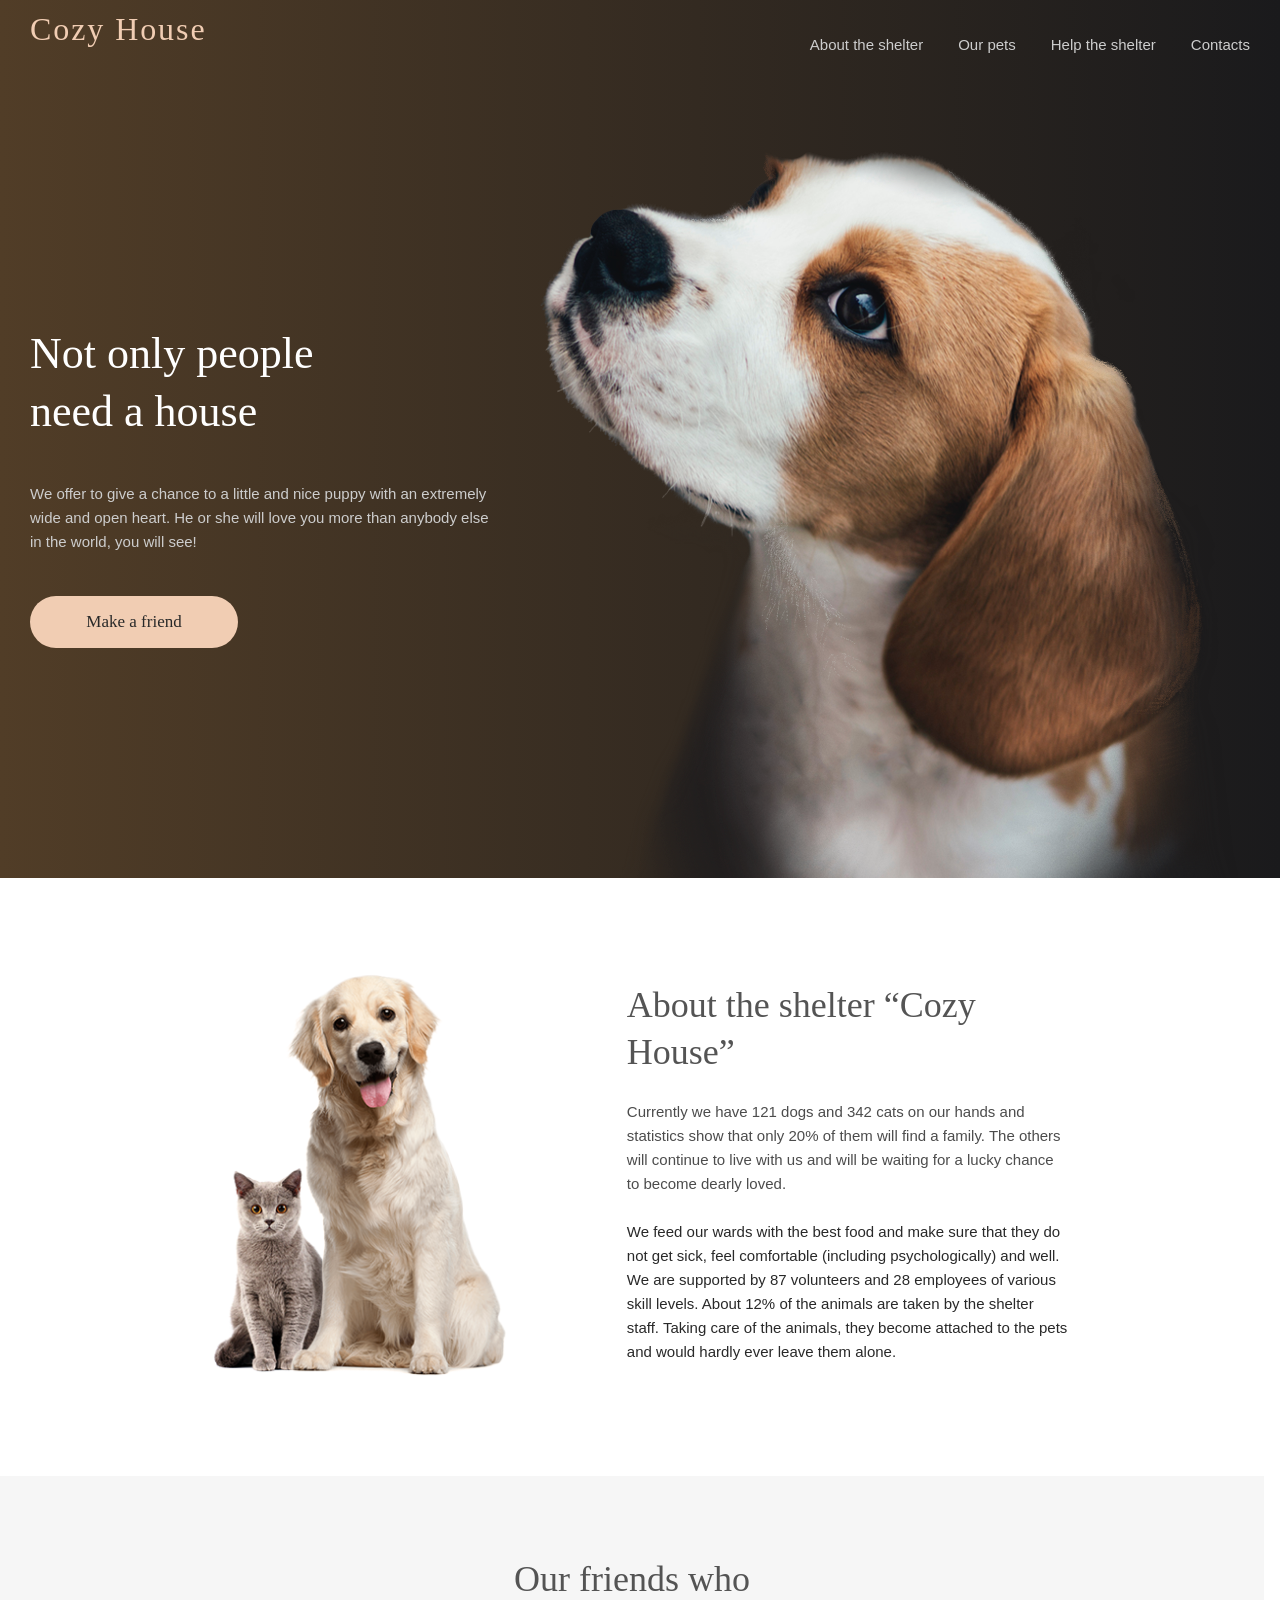
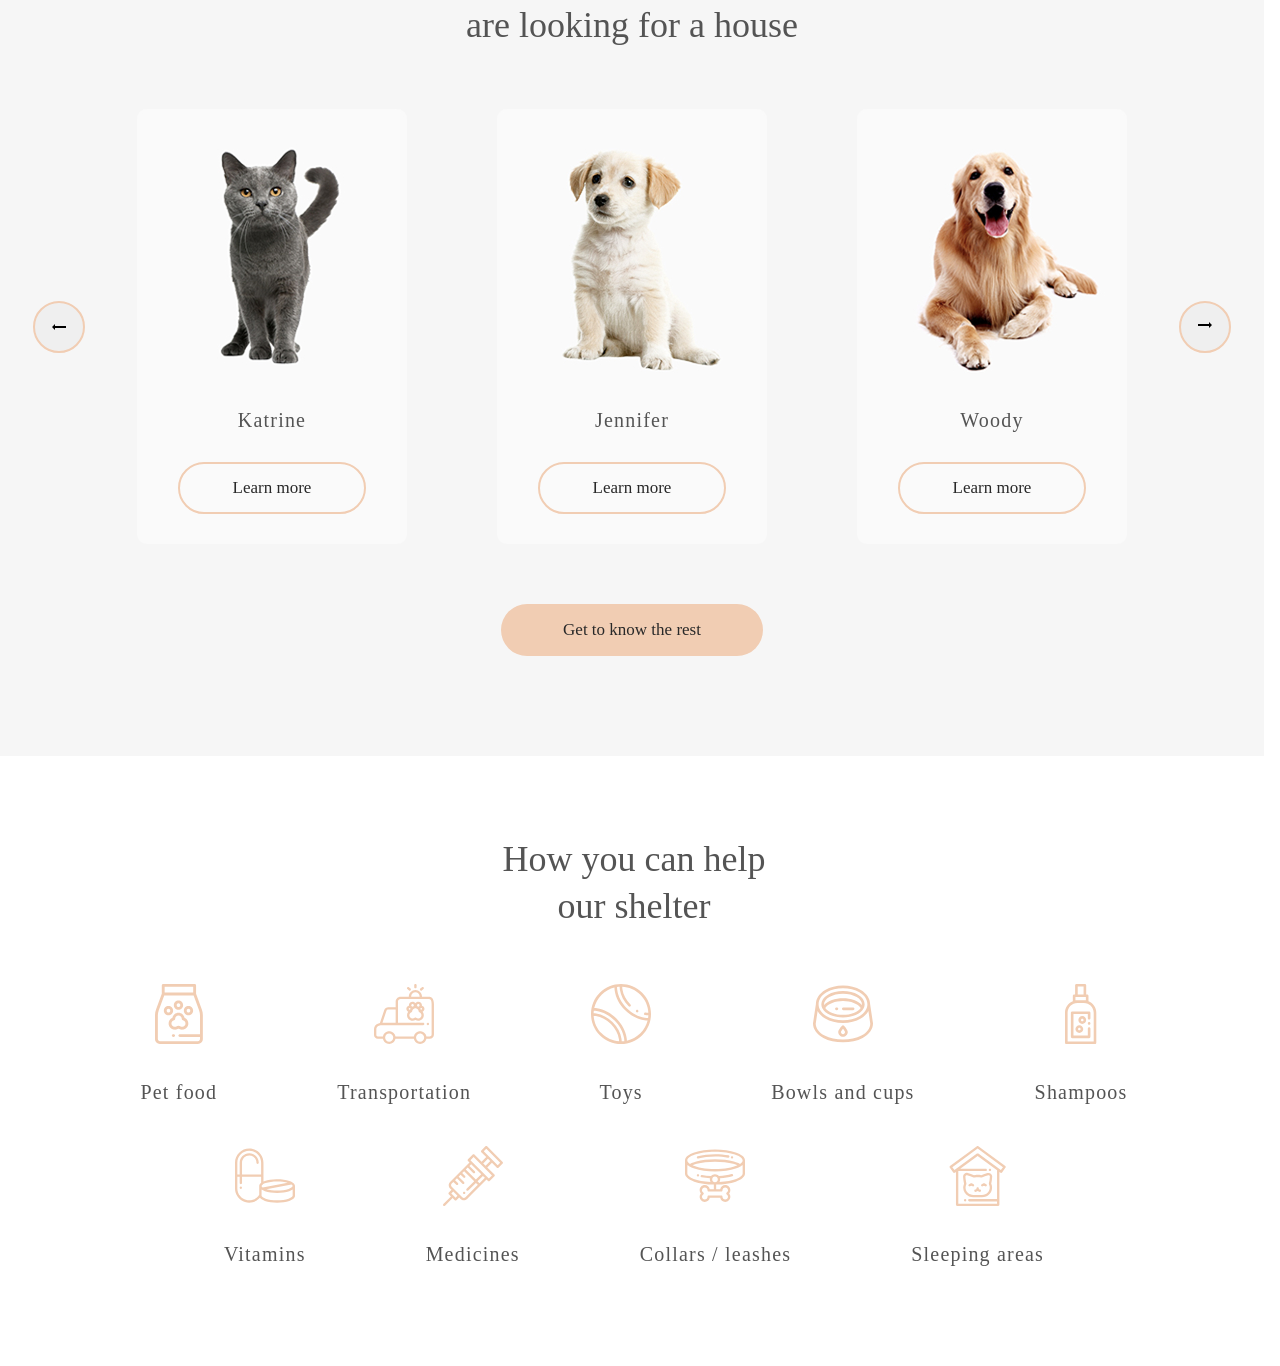
==== commit 2d732f26: "style: add help section items layout (Tue, Jun 09, 2026 04:29:32 PM)" ====
--- a/shelter/index.html
+++ b/shelter/index.html
@@ -150,225 +150,229 @@
             our shelter
           </h3>
           <div class="help__items">
-            <article class="help__item">
-              <div class="item__img">
-                <svg viewBox="0 0 48 60" fill="none">
-                  <path
-                    d="M46.8264 25.4978L41.0714 9.7473V1.42852C41.0714 0.639609 40.4317 0 39.6429 0H8.21438C7.42547 0 6.78586 0.639727 6.78586 1.42852V9.74719L1.03067 25.4978C0.347802 27.3636 -0.00108287 29.335 2.52475e-06 31.3219V55.0765C2.52475e-06 57.7913 2.20863 60 4.92352 60H42.9335C45.6484 60 47.857 57.7913 47.857 55.0765V31.3219C47.857 29.329 47.5103 27.3694 46.8264 25.4978ZM9.64278 2.85715H38.2143V8.57145H9.64278V2.85715ZM45 50.1321H24.8363C24.0473 50.1321 23.4077 50.7718 23.4077 51.5606C23.4077 52.3495 24.0475 52.9891 24.8363 52.9891H45V55.0763C45 56.2157 44.073 57.1427 42.9335 57.1427H4.92352C3.7841 57.1427 2.85715 56.2158 2.85715 55.0763V31.3219C2.85627 29.6695 3.1464 28.03 3.71426 26.4783L9.21328 11.4286H38.6438L44.1428 26.4783C44.7106 28.03 45.0008 29.6695 44.9999 31.3219L45 50.1321Z"
-                    fill="#F1CDB3"
-                  />
-                  <path
-                    d="M29.5455 33.805C29.079 30.8772 26.5363 28.632 23.479 28.632C20.4217 28.632 17.879 30.8772 17.4126 33.805C14.9956 34.7989 13.4142 37.2756 13.6184 39.9659C13.8461 42.9637 16.2791 45.392 19.2775 45.6148C20.4356 45.7011 21.5857 45.4628 22.6036 44.9259C23.16 44.6328 23.7982 44.6326 24.3542 44.926C25.237 45.3908 26.2199 45.6331 27.2176 45.632C27.3714 45.632 27.526 45.6263 27.6802 45.6149C30.6788 45.3923 33.1117 42.9638 33.3395 39.966C33.5438 37.2756 31.9624 34.7989 29.5455 33.805ZM30.4906 39.7495C30.369 41.35 29.07 42.6466 27.4688 42.7655C26.8462 42.8126 26.2299 42.6851 25.6872 42.3986C25.0066 42.0394 24.2487 41.8517 23.4791 41.8517C22.7096 41.8517 21.9516 42.0394 21.2711 42.3986C20.7284 42.6849 20.1134 42.8123 19.4894 42.7655C17.8882 42.6467 16.5891 41.3501 16.4677 39.7495C16.3429 38.1062 17.4581 36.6124 19.0616 36.2746C19.3873 36.206 19.6788 36.0259 19.8858 35.7653C20.0929 35.5047 20.2024 35.18 20.1956 34.8473L20.1933 34.775C20.1933 32.9632 21.6672 31.4893 23.479 31.4893C25.2908 31.4893 26.7647 32.9632 26.7647 34.7698L26.7625 34.8473C26.7556 35.1801 26.8651 35.5048 27.0722 35.7654C27.2792 36.026 27.5708 36.2061 27.8965 36.2746C29.5002 36.6124 30.6154 38.1062 30.4906 39.7495Z"
-                    fill="#F1CDB3"
-                  />
-                  <path
-                    d="M23.4791 25.7751C26.0393 25.7751 28.122 23.6924 28.122 21.1322C28.122 18.572 26.0393 16.4893 23.4791 16.4893C20.9189 16.4893 18.8363 18.5721 18.8363 21.1322C18.8363 23.6923 20.9191 25.7751 23.4791 25.7751ZM23.4791 19.3465C24.4638 19.3465 25.2648 20.1475 25.2648 21.1322C25.2648 22.1169 24.4638 22.9179 23.4791 22.9179C22.4944 22.9179 21.6934 22.1169 21.6934 21.1322C21.6934 20.1475 22.4945 19.3465 23.4791 19.3465Z"
-                    fill="#F1CDB3"
-                  />
-                  <path
-                    d="M18.122 26.6561C18.122 24.0959 16.0392 22.0132 13.4791 22.0132C10.9191 22.0132 8.83629 24.096 8.83629 26.6561C8.83629 29.2162 10.919 31.2989 13.4791 31.2989C16.0393 31.2989 18.122 29.2162 18.122 26.6561ZM13.4791 28.4418C12.4944 28.4418 11.6934 27.6408 11.6934 26.6561C11.6934 25.6714 12.4944 24.8704 13.4791 24.8704C14.4639 24.8704 15.2649 25.6714 15.2649 26.6561C15.2649 27.6408 14.4638 28.4418 13.4791 28.4418Z"
-                    fill="#F1CDB3"
-                  />
-                  <path
-                    d="M33.4791 22.0131C30.9189 22.0131 28.8362 24.0959 28.8362 26.656C28.8362 29.216 30.9191 31.2988 33.4791 31.2988C36.0393 31.2988 38.1219 29.2162 38.1219 26.656C38.1219 24.0958 36.0393 22.0131 33.4791 22.0131ZM33.4791 28.4418C32.4944 28.4418 31.6934 27.6408 31.6934 26.6561C31.6934 25.6714 32.4945 24.8704 33.4791 24.8704C34.4638 24.8704 35.2648 25.6714 35.2648 26.6561C35.2648 27.6408 34.4638 28.4418 33.4791 28.4418Z"
-                    fill="#F1CDB3"
-                  />
-                  <path
-                    d="M18.6219 50.1322H18.275C17.4861 50.1322 16.8465 50.7719 16.8465 51.5607C16.8465 52.3496 17.4863 52.9892 18.275 52.9892H18.6219C19.4108 52.9892 20.0504 52.3495 20.0504 51.5607C20.0506 50.7719 19.4109 50.1322 18.6219 50.1322Z"
-                    fill="#F1CDB3"
-                  />
-                </svg>
-              </div>
-              <h4 class="item__title">Pet food</h4>
-            </article>
-            <article class="help__item">
-              <div class="item__img">
-                <svg viewBox="0 0 60 60" fill="none">
-                  <path
-                    d="M55.0279 12.7115H48.0049V12.5095C48.0049 8.87665 45.0495 5.92118 41.4167 5.92118C37.7838 5.92118 34.8284 8.87665 34.8284 12.5095V12.7115H26.5806C23.8649 12.7115 21.6556 14.9209 21.6556 17.6365V23.2009H14.2693C12.5073 23.2009 10.9411 24.2562 10.2793 25.8893C10.2697 25.9133 10.2608 25.9375 10.2526 25.962L5.99157 38.8689C5.9529 38.8919 5.90357 38.9191 5.84216 38.9498C5.59853 39.0714 5.14279 39.2568 4.35857 39.4484C3.11412 39.7499 2.0074 40.4616 1.21672 41.4688C0.426051 42.4759 -0.00253772 43.72 1.13048e-05 45.0004V51.0987C1.13048e-05 53.1406 1.66114 54.8018 3.70302 54.8018L8.92724 54.802C9.47884 57.7562 12.0749 59.9999 15.1867 59.9999C18.2984 59.9999 20.8944 57.7561 21.4461 54.8021L39.8707 54.8024C40.4224 57.7564 43.0184 59.9999 46.1301 59.9999C49.2416 59.9999 51.8376 57.7565 52.3894 54.8026L55.7071 54.8027C58.2467 54.8027 59.9529 53.0963 59.9529 50.5568V20.08C59.9529 13.4295 56.5086 12.7115 55.0279 12.7115ZM37.1721 12.5095C37.1721 10.169 39.0762 8.26493 41.4167 8.26493C43.7571 8.26493 45.6612 10.169 45.6612 12.5095V12.7115H37.1721V12.5095ZM12.4648 26.7379C12.6145 26.3833 12.8657 26.0809 13.1867 25.8686C13.5077 25.6563 13.8843 25.5436 14.2692 25.5447H21.6554V38.8266H8.47372L12.4648 26.7379ZM15.1867 57.6562C12.967 57.6562 11.1612 55.8504 11.1612 53.6307C11.1612 53.6033 11.1627 53.5762 11.1633 53.5488C11.1641 53.5069 11.1643 53.465 11.1665 53.4234C11.1668 53.4168 11.1676 53.4104 11.168 53.4038C11.2861 51.2894 13.0435 49.6052 15.1867 49.6052C17.1261 49.6052 18.7497 50.9841 19.1285 52.8129L19.1302 52.82C19.1429 52.882 19.154 52.9445 19.1638 53.0076L19.1657 53.018C19.1727 53.0638 19.1779 53.1101 19.1833 53.1564C19.1857 53.1775 19.1891 53.1983 19.1912 53.2194C19.1949 53.2554 19.1968 53.2921 19.1995 53.3285C19.2019 53.3602 19.2052 53.3916 19.2068 53.4235C19.2085 53.4563 19.2085 53.4896 19.2093 53.5226C19.2102 53.5586 19.212 53.5944 19.212 53.6306C19.2122 55.8504 17.4063 57.6562 15.1867 57.6562ZM46.1301 57.6562C43.9104 57.6562 42.1045 55.8504 42.1045 53.6307C42.1045 53.5783 42.1065 53.5263 42.1085 53.4743C42.1091 53.4576 42.109 53.4405 42.1098 53.4238C42.1118 53.3852 42.1156 53.3471 42.1186 53.3088C42.121 53.2791 42.1224 53.2491 42.1254 53.2196C42.1267 53.207 42.1288 53.1947 42.1301 53.1823C42.1437 53.06 42.1621 52.939 42.1865 52.8203C42.1872 52.8168 42.1881 52.8134 42.1889 52.8099C42.569 50.9826 44.1915 49.6053 46.1301 49.6053C46.6849 49.6053 47.214 49.7181 47.6954 49.9222C49.1398 50.5341 50.1554 51.966 50.1554 53.6308C50.1554 55.8504 48.3497 57.6562 46.1301 57.6562ZM55.7071 52.4588L52.3913 52.4587C52.3874 52.4379 52.3824 52.4175 52.3783 52.3968C52.3507 52.2591 52.3189 52.1222 52.283 51.9864C52.267 51.927 52.2502 51.8679 52.2325 51.809C52.2215 51.7724 52.2107 51.7358 52.1992 51.6994C52.1795 51.6382 52.1588 51.5772 52.1372 51.5166C52.1257 51.4842 52.1148 51.4513 52.1027 51.4191C52.0766 51.3492 52.0492 51.2799 52.0205 51.211C52.0115 51.1892 52.0033 51.1669 51.994 51.1452C51.9553 51.0542 51.9145 50.9641 51.8717 50.875C51.8663 50.8639 51.8604 50.8532 51.855 50.8422C51.8176 50.7656 51.7787 50.6897 51.7383 50.6146C51.7234 50.5871 51.7076 50.5602 51.6924 50.5329C51.6602 50.4749 51.6271 50.4175 51.5931 50.3606C51.5746 50.3297 51.5554 50.2995 51.5363 50.2689C51.484 50.1846 51.4296 50.1016 51.373 50.0201C51.3174 49.9395 51.26 49.8602 51.2008 49.7821C51.1638 49.7337 51.1261 49.6858 51.0878 49.6385C51.0649 49.6102 51.0424 49.5819 51.0191 49.554C50.9774 49.5043 50.9349 49.4553 50.8917 49.4069C50.8704 49.383 50.8497 49.3585 50.828 49.3349C50.7742 49.2763 50.7193 49.2188 50.6633 49.1623C50.6513 49.1501 50.6398 49.1374 50.6276 49.1253C50.5585 49.0563 50.4879 48.989 50.4157 48.9233C50.4004 48.9092 50.3843 48.896 50.3687 48.882C50.3122 48.8315 50.2551 48.7815 50.1967 48.7329C50.1711 48.7116 50.1448 48.6912 50.1189 48.6704C50.0695 48.6304 50.0195 48.5911 49.969 48.5525C49.9392 48.53 49.9091 48.5081 49.879 48.4861C49.7516 48.3927 49.6207 48.3043 49.4865 48.221C49.4537 48.2004 49.4208 48.1802 49.3875 48.1602C49.3356 48.1292 49.2831 48.0993 49.2303 48.0698C49.1978 48.0516 49.1654 48.0331 49.1326 48.0155C49.0752 47.9847 49.017 47.9553 48.9585 47.9262C48.9294 47.9117 48.9007 47.8966 48.8714 47.8826C48.7948 47.8461 48.7175 47.8111 48.6395 47.7776C48.6276 47.7725 48.6158 47.7667 48.6038 47.7616C48.5131 47.7233 48.4215 47.6871 48.3291 47.6531C48.3027 47.6433 48.2759 47.6348 48.2493 47.6254C48.1829 47.602 48.1165 47.5789 48.0492 47.5575C48.014 47.5464 47.9783 47.5363 47.9428 47.5258C47.8832 47.5081 47.8234 47.4906 47.7631 47.4746C47.7244 47.4643 47.6855 47.4549 47.6465 47.4453C47.548 47.421 47.4489 47.3992 47.3494 47.3798C47.2904 47.3684 47.2313 47.3578 47.172 47.348C47.1313 47.3413 47.0906 47.3345 47.0497 47.3287C46.9881 47.3199 46.9263 47.3121 46.8645 47.3051C46.8252 47.3006 46.7861 47.2956 46.7466 47.2919C46.678 47.2856 46.6094 47.2803 46.5407 47.2762C46.507 47.2741 46.4738 47.271 46.44 47.2694C46.3367 47.2643 46.2333 47.2617 46.1299 47.2615C46.026 47.2615 45.9226 47.2645 45.8199 47.2694C45.7861 47.271 45.7527 47.2741 45.7191 47.2762C45.6503 47.2806 45.5816 47.2853 45.5134 47.2919C45.4738 47.2958 45.4347 47.3007 45.3953 47.3052C45.3334 47.3124 45.2717 47.3199 45.2104 47.3288C45.1693 47.3348 45.1285 47.3415 45.0877 47.3483C44.9876 47.3649 44.8879 47.3838 44.7886 47.4049C44.7303 47.4175 44.6721 47.431 44.6141 47.4453C44.5747 47.4549 44.5355 47.4645 44.4965 47.4748C44.4367 47.4906 44.3775 47.5079 44.3185 47.5254C44.2824 47.5362 44.246 47.5464 44.2102 47.5578C44.1445 47.5788 44.0791 47.601 44.0141 47.6242C43.9862 47.6341 43.958 47.6431 43.9302 47.6534C43.8381 47.6874 43.7469 47.7233 43.6569 47.7613C43.642 47.7677 43.6275 47.7747 43.6126 47.7812C43.5375 47.8136 43.463 47.847 43.3894 47.8822C43.3583 47.897 43.328 47.913 43.2972 47.9283C43.2407 47.9566 43.1842 47.9849 43.1286 48.0147C43.0943 48.0331 43.0604 48.0524 43.0265 48.0715C42.9753 48.1001 42.9245 48.1293 42.8741 48.1592C42.7556 48.2304 42.6393 48.3051 42.5254 48.3833C42.478 48.416 42.4311 48.4494 42.3846 48.4835C42.3526 48.5068 42.3205 48.53 42.289 48.5539C42.2408 48.5904 42.1936 48.6281 42.1465 48.6659C42.1181 48.6888 42.0894 48.711 42.0614 48.7343C42.0073 48.7795 41.9543 48.826 41.9017 48.8727C41.8821 48.8901 41.8621 48.9069 41.8428 48.9244C41.7716 48.9892 41.702 49.0556 41.6339 49.1235C41.6167 49.1406 41.6004 49.1587 41.5833 49.176C41.5328 49.2276 41.4826 49.2795 41.4338 49.3328C41.4094 49.3595 41.3858 49.387 41.3619 49.414C41.3217 49.4594 41.2818 49.5049 41.2429 49.5514C41.2176 49.5817 41.1929 49.6126 41.1682 49.6434C41.1321 49.6881 41.0965 49.7331 41.0616 49.7788C40.9779 49.889 40.8977 50.0018 40.821 50.1169C40.789 50.165 40.7581 50.2137 40.7275 50.2627C40.7065 50.2962 40.6853 50.3296 40.665 50.3635C40.6334 50.4161 40.6031 50.4695 40.5731 50.5232C40.5556 50.5545 40.5374 50.5854 40.5203 50.6172C40.4842 50.684 40.4499 50.752 40.4162 50.8202C40.4067 50.8394 40.3965 50.858 40.3873 50.8774C40.3451 50.965 40.305 51.0536 40.2669 51.143C40.2553 51.1703 40.2449 51.1982 40.2337 51.2258C40.2078 51.2889 40.1822 51.3523 40.1583 51.4165C40.1449 51.4524 40.1329 51.4887 40.1201 51.5247C40.0999 51.5817 40.0805 51.6389 40.0619 51.6964C40.0493 51.7355 40.0377 51.7751 40.0259 51.8146C39.9971 51.911 39.9706 52.008 39.9465 52.1056C39.9326 52.162 39.9196 52.2187 39.9072 52.2758C39.8981 52.3171 39.8892 52.3585 39.881 52.4001C39.8772 52.4198 39.8724 52.4391 39.8687 52.4588L21.4476 52.4585C21.4437 52.4382 21.4389 52.4181 21.4349 52.3979C21.427 52.3578 21.4184 52.3181 21.4098 52.2783C21.3758 52.1215 21.3357 51.9659 21.2897 51.8122C21.2783 51.774 21.267 51.7358 21.2549 51.6978C21.2359 51.6389 21.2161 51.5804 21.1954 51.5221C21.1831 51.4872 21.1712 51.452 21.1583 51.4174C21.1339 51.3522 21.1083 51.2875 21.0816 51.2232C21.0708 51.1967 21.0607 51.1697 21.0495 51.1435C21.0113 51.0538 20.9711 50.965 20.9288 50.8771C20.9202 50.8594 20.9108 50.8423 20.9022 50.8247C20.8679 50.7548 20.8324 50.6855 20.7955 50.6169C20.7789 50.5859 20.7611 50.5556 20.7438 50.525C20.7134 50.4707 20.6828 50.4166 20.6508 50.3634C20.6306 50.3297 20.6097 50.2968 20.5889 50.2636C20.5582 50.2143 20.5269 50.1654 20.4948 50.1169C20.4181 50.0019 20.3379 49.8893 20.2543 49.7792C20.2195 49.7335 20.1839 49.6885 20.1478 49.6438C20.123 49.613 20.0983 49.582 20.0729 49.5516C20.034 49.5055 19.9945 49.4598 19.9543 49.4147C19.9302 49.3876 19.9065 49.3599 19.882 49.3331C19.8338 49.2803 19.7841 49.2289 19.734 49.1778C19.7165 49.1599 19.6997 49.1413 19.6819 49.1238C19.6139 49.0559 19.5444 48.9897 19.4734 48.925C19.4537 48.907 19.4331 48.89 19.4132 48.8722C19.3611 48.8255 19.3083 48.7798 19.2547 48.7349C19.2264 48.7114 19.1973 48.6888 19.1686 48.6657C19.122 48.6282 19.0751 48.5908 19.0273 48.5546C18.9955 48.5304 18.9632 48.5071 18.931 48.4836C18.8847 48.4497 18.838 48.4165 18.7909 48.3838C18.7103 48.3285 18.6284 48.2749 18.5454 48.2232C18.511 48.2016 18.4763 48.1803 18.4415 48.1594C18.3914 48.1296 18.3409 48.1006 18.2901 48.0722C18.2558 48.053 18.2217 48.0336 18.187 48.0151C18.1317 47.9856 18.076 47.957 18.0198 47.9293C17.9886 47.9137 17.9578 47.8975 17.9263 47.8824C17.8536 47.8478 17.7802 47.8146 17.7062 47.7827C17.6904 47.7758 17.6749 47.7683 17.659 47.7615C17.5689 47.7234 17.4779 47.6875 17.3861 47.6536C17.3578 47.6432 17.3291 47.6341 17.3006 47.624C17.2361 47.601 17.1713 47.579 17.1061 47.558C17.07 47.5465 17.0333 47.5362 16.9969 47.5254C16.9381 47.5078 16.8791 47.491 16.8198 47.4751C16.7806 47.4646 16.7411 47.455 16.7016 47.4454C16.5452 47.4067 16.3874 47.3743 16.2284 47.3484C16.1876 47.3417 16.1468 47.3349 16.1057 47.3289C16.0441 47.3202 15.9824 47.3123 15.9206 47.3054C15.8814 47.3008 15.8422 47.2959 15.8027 47.292C15.7342 47.2857 15.6656 47.2805 15.5968 47.2763C15.5632 47.2742 15.5299 47.2711 15.4962 47.2695C15.3929 47.2644 15.2895 47.2618 15.1861 47.2617C15.0822 47.2617 14.9789 47.2646 14.876 47.2695C14.8423 47.2711 14.8089 47.2742 14.7752 47.2763C14.7065 47.2808 14.6378 47.2854 14.5696 47.292C14.53 47.2959 14.4907 47.3008 14.4513 47.3054C14.3897 47.3123 14.3281 47.3202 14.2667 47.3289C14.2254 47.3349 14.1845 47.3417 14.1436 47.3484C14.0435 47.3648 13.9438 47.3837 13.8447 47.405C13.7865 47.4175 13.7288 47.431 13.6711 47.4452C13.6314 47.4549 13.5915 47.4646 13.5522 47.4751C13.4933 47.4909 13.4347 47.5076 13.3764 47.5251C13.3396 47.536 13.3026 47.5465 13.266 47.558C13.2015 47.5784 13.1378 47.6007 13.0742 47.6231C13.0447 47.6334 13.0151 47.6429 12.9859 47.6536C12.8943 47.6875 12.8036 47.7231 12.714 47.761C12.6959 47.7687 12.6782 47.7773 12.6601 47.7851C12.5885 47.8162 12.5173 47.8481 12.447 47.8817C12.4142 47.8974 12.382 47.9143 12.3495 47.9306C12.2947 47.9577 12.2403 47.9855 12.1863 48.0142C12.1507 48.0333 12.1157 48.0534 12.0804 48.0732C12.0307 48.1011 11.9811 48.1292 11.9323 48.1585C11.8487 48.2086 11.7662 48.2604 11.6849 48.3141C11.6497 48.3373 11.6148 48.3608 11.5801 48.3847C11.5342 48.4163 11.489 48.4488 11.4438 48.4816C11.4104 48.506 11.3768 48.5302 11.3439 48.5553C11.2978 48.5903 11.2526 48.6263 11.2075 48.6625C11.1771 48.6869 11.1464 48.7107 11.1167 48.7356C11.0659 48.7778 11.0165 48.8214 10.9671 48.8651C10.9442 48.8854 10.9207 48.9051 10.898 48.9257C10.8278 48.9898 10.759 49.0554 10.6916 49.1225C10.6708 49.1433 10.6508 49.1651 10.6302 49.1862C10.5834 49.2342 10.5369 49.2822 10.4917 49.3315C10.4653 49.3602 10.44 49.3899 10.4142 49.4191C10.376 49.4623 10.3379 49.5056 10.301 49.5499C10.2743 49.5817 10.2483 49.6143 10.2223 49.6468C10.1876 49.6897 10.1535 49.7331 10.12 49.777C10.0611 49.8544 10.0039 49.9332 9.94853 50.0132C9.92419 50.0482 9.90021 50.0835 9.87657 50.1189C9.84575 50.1653 9.81599 50.2123 9.78634 50.2594C9.76431 50.2946 9.74216 50.3295 9.72083 50.3651C9.69048 50.4156 9.66154 50.467 9.63259 50.5183C9.61384 50.5517 9.5945 50.5847 9.57622 50.6185C9.54246 50.6817 9.50976 50.7454 9.47814 50.8097C9.46665 50.8327 9.45446 50.8552 9.44333 50.8784C9.40161 50.9651 9.36189 51.0529 9.32403 51.1417C9.31114 51.172 9.29966 51.2028 9.28724 51.2333C9.26263 51.2936 9.23814 51.354 9.2154 51.4151C9.20146 51.4525 9.1888 51.4904 9.17556 51.5281C9.15611 51.5835 9.13689 51.639 9.11896 51.695C9.10607 51.7352 9.09411 51.7757 9.08204 51.8163C9.06575 51.871 9.04993 51.9258 9.03505 51.9811C9.00897 52.0781 8.98533 52.1757 8.96415 52.2739C8.95501 52.3161 8.94587 52.3581 8.93755 52.4007C8.9338 52.4199 8.92911 52.4389 8.92548 52.4581H3.70302C2.95349 52.4581 2.34376 51.8484 2.34376 51.0987V45.0004C2.34219 44.2451 2.59496 43.5113 3.06134 42.9171C3.52772 42.323 4.18054 41.9032 4.91462 41.7254C5.58247 41.5621 6.15611 41.376 6.6245 41.1705H49.1861C49.8332 41.1705 50.3579 40.6458 50.3579 39.9986C50.3579 39.3515 49.8332 38.8267 49.1861 38.8267H23.9993V17.6365C23.9993 16.2133 25.1574 15.0552 26.5806 15.0552H55.0277C57.2738 15.0552 57.609 18.2034 57.609 20.08V50.5567C57.609 52.2118 56.4174 52.4588 55.7071 52.4588Z"
-                    fill="#F1CDB3"
-                  />
-                  <path
-                    d="M50.4606 24.8147C50.4607 23.2763 49.3801 21.9863 47.9384 21.6615C47.9461 21.5806 47.9522 21.4992 47.9546 21.4169C47.9814 20.4633 47.6252 19.5567 46.9517 18.864C46.2667 18.1596 45.3101 17.7557 44.3269 17.7557C43.1389 17.7557 42.0808 18.3338 41.4183 19.2239C40.7563 18.3338 39.6973 17.7557 38.5066 17.7557C37.5321 17.7557 36.5821 18.1544 35.9002 18.8498C35.223 19.5402 34.8601 20.4483 34.8787 21.4064C34.8803 21.4923 34.8862 21.5773 34.8938 21.6618C33.4526 21.987 32.3727 23.2766 32.3727 24.8147C32.3727 26.1163 33.1464 27.2399 34.2576 27.7519C33.4748 28.7206 33.018 29.9464 33.018 31.2423C33.018 34.3028 35.5078 36.7927 38.5683 36.7927C39.5764 36.7927 40.5605 36.5172 41.4167 36.0051C42.2775 36.5202 43.2619 36.7924 44.265 36.7927C47.3255 36.7927 49.8154 34.3028 49.8154 31.2423C49.8154 29.9462 49.3586 28.7206 48.5758 27.7519C49.6871 27.2399 50.4606 26.1163 50.4606 24.8147ZM44.3269 20.0996C44.6809 20.0996 45.0251 20.2448 45.2713 20.4979C45.4997 20.7328 45.6205 21.0357 45.6118 21.3508C45.5915 22.0692 45.0091 22.6602 44.3133 22.6682C44.1269 22.668 43.9426 22.6279 43.773 22.5505C43.752 22.5408 43.7314 22.5304 43.7103 22.5209C43.6035 22.4646 43.5058 22.3927 43.4201 22.3077C43.1753 22.0648 43.0412 21.7384 43.0426 21.3885C43.0455 20.6778 43.6217 20.0996 44.3269 20.0996ZM37.5733 20.491C37.6946 20.3665 37.8398 20.2677 38.0001 20.2005C38.1604 20.1332 38.3326 20.0988 38.5064 20.0994C39.2138 20.0994 39.7899 20.6762 39.7907 21.3851C39.7916 21.5579 39.7578 21.7291 39.6913 21.8885C39.6248 22.048 39.527 22.1925 39.4036 22.3135C39.3199 22.3959 39.2248 22.466 39.1213 22.5217C39.083 22.5391 39.0456 22.5577 39.0078 22.5758C38.855 22.6389 38.691 22.6704 38.5258 22.6683C37.8204 22.6567 37.2355 22.0704 37.2218 21.3613C37.2155 21.0374 37.3404 20.7285 37.5733 20.491ZM34.7165 24.8148C34.7164 24.3245 35.1153 23.9257 35.6053 23.9257C36.0957 23.9257 36.4944 24.3245 36.4944 24.8148C36.4944 24.9155 36.4769 25.0118 36.4459 25.1022C36.4166 25.1611 36.3884 25.2207 36.3612 25.2808C36.2044 25.5341 35.9247 25.7038 35.6055 25.7038C35.1153 25.7038 34.7165 25.305 34.7165 24.8148ZM44.265 34.4492C43.5 34.4489 42.7603 34.175 42.1796 33.6769C41.9673 33.4945 41.6966 33.3943 41.4167 33.3946C41.1368 33.3944 40.8661 33.4946 40.6538 33.6769C40.0731 34.175 39.3334 34.4489 38.5683 34.4492C36.8002 34.4492 35.3617 33.0107 35.3617 31.2426C35.3617 29.9023 36.2068 28.6919 37.4644 28.2307C37.6707 28.1551 37.8516 28.023 37.9864 27.8495C38.1212 27.676 38.2045 27.4681 38.2268 27.2495C38.2597 26.9273 38.3411 26.6118 38.4682 26.3139C38.51 26.2346 38.5491 26.1537 38.5843 26.0707C38.8951 25.4851 39.3806 25.0108 39.9733 24.7136C40.0243 24.6912 40.0746 24.6676 40.1246 24.6428C40.532 24.4648 40.972 24.3731 41.4167 24.3737C41.8748 24.3737 42.311 24.4692 42.7063 24.6417C42.7562 24.6665 42.8066 24.6899 42.8576 24.7123C43.4514 25.0094 43.9378 25.4843 44.2491 26.0707C44.2843 26.1537 44.3234 26.2346 44.3651 26.3139C44.4923 26.6118 44.5737 26.9273 44.6065 27.2495C44.6288 27.4681 44.7121 27.676 44.847 27.8495C44.9818 28.023 45.1626 28.1551 45.3689 28.2307C46.6266 28.692 47.4716 29.9023 47.4716 31.2426C47.4716 33.0106 46.0332 34.4492 44.265 34.4492ZM47.228 25.7038C46.9088 25.7038 46.6291 25.5341 46.4723 25.2808C46.4451 25.2208 46.4168 25.1612 46.3875 25.1022C46.3556 25.0097 46.3392 24.9126 46.339 24.8148C46.339 24.3245 46.7378 23.9257 47.2281 23.9257C47.7183 23.9257 48.1171 24.3245 48.1171 24.8148C48.117 25.3049 47.7182 25.7038 47.228 25.7038Z"
-                    fill="#F1CDB3"
-                  />
-                  <path
-                    d="M55.0428 39.7758C55.0278 39.7007 55.0054 39.6273 54.9761 39.5566C54.9469 39.4857 54.9108 39.4178 54.8683 39.3539C54.8261 39.2897 54.7774 39.23 54.723 39.1758C54.6687 39.1214 54.6091 39.0727 54.5449 39.0305C54.4168 38.9457 54.2735 38.8864 54.123 38.8559C53.9722 38.8254 53.8168 38.8254 53.666 38.8559C53.591 38.8712 53.5171 38.8934 53.4456 38.9227C53.3753 38.952 53.3074 38.9884 53.2441 39.0305C53.1796 39.0727 53.1199 39.1219 53.066 39.1758C53.0119 39.2297 52.9627 39.2895 52.9195 39.3539C52.8773 39.4172 52.8408 39.4852 52.8128 39.5566C52.7835 39.627 52.7601 39.7008 52.746 39.7758C52.7308 39.8508 52.7226 39.9281 52.7226 40.0043C52.7226 40.0803 52.7308 40.1578 52.746 40.234C52.7601 40.3078 52.7835 40.3816 52.8128 40.4531C52.8421 40.5234 52.8785 40.5914 52.9206 40.6547C52.9627 40.7191 53.0119 40.7789 53.066 40.8328C53.1199 40.8867 53.1796 40.9359 53.2441 40.9793C53.3074 41.0215 53.3753 41.0566 53.4456 41.0859C53.5171 41.1152 53.591 41.1387 53.666 41.1527C53.7411 41.168 53.8184 41.1762 53.8945 41.1762C53.9706 41.1762 54.0481 41.168 54.123 41.1527C54.198 41.1387 54.2718 41.1152 54.3421 41.0859C54.4136 41.0566 54.4816 41.0215 54.5449 40.9793C54.6094 40.9359 54.6692 40.8867 54.723 40.8328C54.7769 40.7789 54.8261 40.7191 54.8683 40.6547C54.9104 40.5914 54.9468 40.5234 54.9761 40.4531C55.0054 40.3816 55.0276 40.3078 55.0428 40.234C55.0581 40.1578 55.0662 40.0803 55.0662 40.0043C55.0662 39.9281 55.0581 39.8508 55.0428 39.7758Z"
-                    fill="#F1CDB3"
-                  />
-                  <path
-                    d="M41.4167 0C40.7696 0 40.2448 0.524648 40.2448 1.17188V3.13359C40.2448 3.78082 40.7696 4.30547 41.4167 4.30547C42.0639 4.30547 42.5885 3.7807 42.5885 3.13359V1.17188C42.5885 0.524648 42.0639 0 41.4167 0Z"
-                    fill="#F1CDB3"
-                  />
-                  <path
-                    d="M36.4797 4.55659L34.844 3.27234C34.723 3.1773 34.5844 3.10703 34.4362 3.06555C34.288 3.02407 34.1331 3.01218 33.9803 3.03057C33.8275 3.04896 33.6798 3.09727 33.5457 3.17273C33.4116 3.24819 33.2936 3.34934 33.1986 3.47038C32.799 3.97944 32.8877 4.71608 33.3966 5.11569L35.0323 6.39995C35.2384 6.56221 35.493 6.65035 35.7553 6.65015C35.933 6.65039 36.1084 6.61017 36.2682 6.53253C36.4281 6.45488 36.5681 6.34186 36.6778 6.20202C37.0775 5.69284 36.9888 4.9562 36.4797 4.55659Z"
-                    fill="#F1CDB3"
-                  />
-                  <path
-                    d="M49.6348 3.47021C49.2352 2.96115 48.4987 2.87244 47.9894 3.27216L46.3537 4.55642C45.8446 4.95603 45.7559 5.69267 46.1556 6.20185C46.2652 6.34177 46.4053 6.45487 46.5651 6.53254C46.725 6.61021 46.9004 6.65042 47.0781 6.6501C47.3404 6.65028 47.5951 6.56214 47.8011 6.3999L49.4368 5.11564C49.9459 4.71603 50.0346 3.97939 49.6348 3.47021Z"
-                    fill="#F1CDB3"
-                  />
-                </svg>
-              </div>
-              <h4 class="item__title">Transportation</h4>
-            </article>
-            <article class="help__item">
-              <div class="item__img">
-                <svg viewBox="0 0 60 60" fill="none">
-                  <path
-                    d="M51.2132 8.78672C45.5469 3.1207 38.0133 0 30 0C21.9867 0 14.4531 3.1207 8.78684 8.78672C3.12047 14.4531 0 21.9866 0 30C0 38.0134 3.12047 45.5469 8.78684 51.2133C14.4531 56.8793 21.9867 60 30 60C38.0133 60 45.5469 56.8793 51.2132 51.2133C56.8795 45.5469 60 38.0134 60 30C60 21.9866 56.8795 14.4531 51.2132 8.78672ZM10.6314 49.3685C5.90438 44.6415 3.11918 38.4906 2.67352 31.8832C3.39 31.9077 4.1223 31.9755 4.86223 32.0856C10.1654 32.8733 15.5023 35.7234 19.8894 40.1106C24.2766 44.4979 27.1266 49.8346 27.9144 55.1379C28.0223 55.8586 28.0894 56.5849 28.1154 57.3132C21.7419 56.8775 15.4928 54.2298 10.6314 49.3685ZM30.7262 57.3682C30.7013 56.4931 30.6239 55.6203 30.4946 54.7545C29.6251 48.9019 26.5139 43.046 21.7338 38.2659C16.9538 33.4859 11.098 30.3746 5.2452 29.5051C4.37502 29.3751 3.49781 29.2977 2.61832 29.2732C2.64105 28.3972 2.7048 27.5283 2.8084 26.6682C3.73793 26.6987 4.68246 26.7843 5.62863 26.9248C12.0308 27.8757 18.4055 31.2484 23.5785 36.4213C28.7512 41.5939 32.1239 47.9687 33.075 54.3709C33.2133 55.3004 33.2987 56.237 33.3307 57.1763C32.4661 57.2814 31.5969 57.3455 30.7262 57.3682ZM49.3685 49.3685C45.5416 53.1952 40.8551 55.6504 35.9248 56.7348C35.881 55.8152 35.7912 54.8983 35.6557 53.9877C34.6229 47.0358 30.9889 40.1423 25.4234 34.5766C19.8575 29.0109 12.964 25.3772 6.0123 24.3444C5.0982 24.2082 4.17782 24.1182 3.25465 24.0746L3.2475 24.0805C4.35598 19.0238 6.88301 14.3798 10.6315 10.6314C14.2923 6.97055 18.7399 4.56516 23.4349 3.41402C23.4672 4.49215 23.5632 5.56742 23.7224 6.63422C24.755 13.5859 28.3889 20.4795 33.9546 26.0453C39.5203 31.611 46.4139 35.2447 53.3659 36.2775C54.4358 36.4373 55.5143 36.5334 56.5956 36.5653L56.6073 36.5459C55.4323 41.3595 52.9617 45.7754 49.3685 49.3685ZM57.1071 33.966C56.0064 33.955 54.8814 33.8653 53.7492 33.6972C47.3468 32.7461 40.972 29.3735 35.7993 24.2006C30.6265 19.0277 27.2538 12.6531 26.3029 6.25102C26.1354 5.12379 26.0455 4.00371 26.034 2.90824C26.8999 2.78261 27.7712 2.69826 28.6451 2.65547C28.6431 3.70254 28.7214 4.7775 28.8832 5.8677C29.7527 11.7204 32.8641 17.5763 37.6441 22.3562C38.1534 22.8654 38.9794 22.8654 39.4888 22.3562C39.9981 21.8469 39.9981 21.021 39.4888 20.5114C35.1016 16.1243 32.2516 10.7876 31.4638 5.48426C31.3205 4.51898 31.2499 3.57035 31.2521 2.65055C37.8434 2.94937 44.3467 5.60918 49.3688 10.6315C54.2461 15.5088 57.0565 21.902 57.3623 28.7483C56.4367 28.7503 55.4855 28.6804 54.5159 28.5363C53.8035 28.4305 53.1397 28.9225 53.034 29.635C52.9281 30.3476 53.42 31.0109 54.1325 31.1167C55.21 31.2768 56.2729 31.3569 57.3083 31.3569C57.3252 31.3569 57.3417 31.356 57.3586 31.356C57.316 32.2295 57.2321 33.1004 57.1071 33.966Z"
-                    fill="#F1CDB3"
-                  />
-                  <path
-                    d="M46.1517 25.775C45.8059 25.7756 45.4744 25.9131 45.2296 26.1573C44.9854 26.4021 44.848 26.7336 44.8474 27.0793C44.8474 27.4224 44.9857 27.7589 45.2296 28.0015C45.4721 28.2442 45.8087 28.3836 46.1517 28.3836C46.4947 28.3836 46.8313 28.2442 47.0739 28.0015C47.3176 27.7563 47.4549 27.425 47.456 27.0793C47.456 26.7363 47.3164 26.3998 47.0739 26.1573C46.829 25.9131 46.4975 25.7756 46.1517 25.775Z"
-                    fill="#F1CDB3"
-                  />
-                </svg>
-              </div>
-              <h4 class="item__title">Toys</h4>
-            </article>
-            <article class="help__item">
-              <div class="item__img">
-                <svg viewBox="0 0 60 57" fill="none">
-                  <path
-                    d="M59.985 37.8551L57.1255 18.6441C57.0792 13.0657 53.693 7.89303 47.8159 4.43765C42.9483 1.57605 36.6213 0 30.0001 0C23.3786 0 17.0515 1.57605 12.1838 4.43765C6.3069 7.89303 2.92054 13.0657 2.87437 18.6441L0.0148828 37.8551C0.00503905 37.9216 0 37.9887 0 38.056C0 43.7049 3.76452 48.936 10.3284 52.408C15.7022 55.2504 22.6883 56.8158 30.0001 56.8158C37.3116 56.8158 44.2978 55.2504 49.6716 52.408C56.2354 48.936 60 43.7049 60 38.056C59.9999 37.9888 59.9949 37.9216 59.985 37.8551ZM13.5668 6.78995C18.0215 4.17105 23.8576 2.72871 30.0001 2.72871C36.1424 2.72871 41.9785 4.17105 46.4331 6.78995C51.4956 9.76627 54.3993 14.1293 54.3993 18.7599C54.3993 23.3906 51.4957 27.7535 46.4332 30.7299C41.9785 33.3488 36.1424 34.7911 30.0001 34.7911C23.8577 34.7911 18.0215 33.3488 13.5669 30.7299C8.5044 27.7536 5.60073 23.3906 5.60073 18.7599C5.60073 14.1293 8.50428 9.76639 13.5668 6.78995ZM48.3956 49.996C43.4079 52.6342 36.875 54.0871 30.0001 54.0871C23.125 54.0871 16.592 52.6342 11.6044 49.996C6.00374 47.0333 2.77453 42.7218 2.72917 38.1535L4.60757 25.5342C6.17225 28.4612 8.75283 31.0645 12.1841 33.0819C17.0517 35.9434 23.3787 37.5195 30.0001 37.5195C36.6213 37.5195 42.9485 35.9434 47.816 33.0819C51.2473 31.0645 53.8279 28.461 55.3925 25.5342L57.2709 38.1535C57.2255 42.7219 53.9963 47.0335 48.3956 49.996Z"
-                    fill="#F1CDB3"
-                  />
-                  <path
-                    d="M30.0001 32.0618C39.3534 32.0618 47.6079 28.4427 50.5397 23.0569C51.29 21.6803 51.6707 20.2344 51.6707 18.7599C51.6707 15.0676 49.3194 11.652 45.0502 9.14217C41.0085 6.76631 35.6637 5.45791 30.0001 5.45791C24.3366 5.45791 18.9916 6.76643 14.9501 9.14229C10.6807 11.6521 8.32945 15.0676 8.32945 18.76C8.32945 20.2347 8.70996 21.6804 9.46008 23.0563C12.3923 28.4427 20.6467 32.0618 30.0001 32.0618ZM30.0001 29.3332C22.1546 29.3332 15.0282 26.5145 12.2557 22.4006C15.0293 18.2891 22.1568 15.4732 30.0001 15.4732C37.8435 15.4732 44.9711 18.2891 47.7446 22.4008C44.9726 26.5145 37.8458 29.3332 30.0001 29.3332ZM11.0579 18.76C11.058 16.0744 12.9313 13.4942 16.3328 11.4945C19.9617 9.36131 24.8154 8.18651 30 8.18651C35.1845 8.18651 40.0384 9.36131 43.6672 11.4946C47.0687 13.4942 48.9421 16.0743 48.9421 18.76C48.9421 18.9993 48.9259 19.238 48.896 19.4761C45.1332 15.3699 37.9658 12.7446 30 12.7446C22.0342 12.7446 14.8669 15.37 11.1041 19.4761C11.0738 19.2386 11.0584 18.9994 11.0579 18.76Z"
-                    fill="#F1CDB3"
-                  />
-                  <path
-                    d="M30 39.7701C29.8155 39.7701 29.6329 39.8076 29.4633 39.8801C29.2936 39.9527 29.1405 40.059 29.0131 40.1924C28.1243 41.1235 25.225 44.3365 25.225 46.5916C25.225 49.2246 27.367 51.3666 30 51.3666C32.633 51.3666 34.775 49.2246 34.775 46.5916C34.775 44.3365 31.8756 41.1235 30.987 40.1924C30.8595 40.059 30.7064 39.9527 30.5368 39.8801C30.3671 39.8076 30.1845 39.7701 30 39.7701ZM30 48.6381C28.8716 48.6381 27.9536 47.7201 27.9536 46.5917C27.9536 45.986 28.9058 44.5224 30 43.1941C31.0943 44.5226 32.0465 45.986 32.0465 46.5917C32.0465 47.7201 31.1284 48.6381 30 48.6381Z"
-                    fill="#F1CDB3"
-                  />
-                  <path
-                    d="M23.8843 21.8977H23.4637C22.7102 21.8977 22.0994 22.5085 22.0994 23.262C22.0994 24.0155 22.7102 24.6263 23.4637 24.6263H23.8843C24.6378 24.6263 25.2486 24.0155 25.2486 23.262C25.2486 22.5085 24.6378 21.8977 23.8843 21.8977Z"
-                    fill="#F1CDB3"
-                  />
-                  <path
-                    d="M40.074 21.8977H30.342C29.5884 21.8977 28.9777 22.5085 28.9777 23.262C28.9777 24.0155 29.5884 24.6263 30.342 24.6263H40.074C40.8275 24.6263 41.4383 24.0155 41.4383 23.262C41.4383 22.5085 40.8275 21.8977 40.074 21.8977Z"
-                    fill="#F1CDB3"
-                  />
-                </svg>
-              </div>
-              <h4 class="item__title">Bowls and cups</h4>
-            </article>
-            <article class="help__item">
-              <div class="item__img">
-                <svg viewBox="0 0 32 60" fill="none">
-                  <path
-                    d="M23.4782 17.1814V11.7391C23.4782 11.0188 22.8942 10.4348 22.1739 10.4348H21.1956V1.3043C21.1956 0.583945 20.6116 0 19.8913 0H11.413C10.6927 0 10.1087 0.583945 10.1087 1.3043V10.4347H9.13043C8.41008 10.4347 7.82613 11.0187 7.82613 11.739V17.1813C3.24562 19.0078 0 23.4879 0 28.712V58.6956C0 59.4159 0.583945 59.9999 1.3043 59.9999H30C30.7204 59.9999 31.3043 59.4159 31.3043 58.6956V28.7121C31.3042 23.4879 28.0586 19.0078 23.4782 17.1814ZM12.7173 2.60871H18.5869V10.4348H12.7173V2.60871ZM10.4346 13.0434H20.8693V16.3043H10.4346V13.0434ZM28.6955 57.3913H2.60859V28.7121C2.60859 23.3088 7.00441 18.913 12.4076 18.913H18.8965C24.2998 18.913 28.6955 23.3088 28.6955 28.7121V57.3913Z"
-                    fill="#F1CDB3"
-                  />
-                  <path
-                    d="M24.1304 27.3913H7.17381C6.45346 27.3913 5.86951 27.9752 5.86951 28.6956V52.826C5.86951 53.5464 6.45346 54.1303 7.17381 54.1303H24.1304C24.8507 54.1303 25.4347 53.5464 25.4347 52.826V44.6287C25.4347 43.9084 24.8507 43.3244 24.1304 43.3244C23.41 43.3244 22.8261 43.9084 22.8261 44.6287V51.5217H8.47823V30H22.8261V34.1287C22.8261 34.8491 23.41 35.433 24.1304 35.433C24.8507 35.433 25.4347 34.8491 25.4347 34.1287V28.6957C25.4347 27.9752 24.8507 27.3913 24.1304 27.3913Z"
-                    fill="#F1CDB3"
-                  />
-                  <path
-                    d="M24.1303 38.0645C23.41 38.0645 22.826 38.6484 22.826 39.3688V39.4992C22.826 40.2195 23.41 40.8035 24.1303 40.8035C24.8507 40.8035 25.4346 40.2195 25.4346 39.4992V39.3688C25.4346 38.6484 24.8507 38.0645 24.1303 38.0645Z"
-                    fill="#F1CDB3"
-                  />
-                  <path
-                    d="M14.3401 41.1512C12.1824 41.1512 10.4271 42.9066 10.4271 45.0642C10.4271 47.2219 12.1824 48.9773 14.3401 48.9773C16.4978 48.9773 18.2531 47.2219 18.2531 45.0642C18.2531 42.9067 16.4978 41.1512 14.3401 41.1512ZM14.3401 46.3687C13.6209 46.3687 13.0358 45.7835 13.0358 45.0644C13.0358 44.3452 13.6209 43.7601 14.3401 43.7601C15.0593 43.7601 15.6444 44.3452 15.6444 45.0644C15.6444 45.7835 15.0594 46.3687 14.3401 46.3687Z"
-                    fill="#F1CDB3"
-                  />
-                  <path
-                    d="M21.1935 35.9842C21.1935 33.8266 19.4382 32.0712 17.2805 32.0712C15.1228 32.0712 13.3675 33.8266 13.3675 35.9842C13.3675 38.1419 15.1228 39.8973 17.2805 39.8973C19.438 39.8974 21.1935 38.1419 21.1935 35.9842ZM17.2804 37.2887C16.5612 37.2887 15.9761 36.7035 15.9761 35.9844C15.9761 35.2652 16.5612 34.6801 17.2804 34.6801C17.9996 34.6801 18.5847 35.2652 18.5847 35.9844C18.5847 36.7035 17.9998 37.2887 17.2804 37.2887Z"
-                    fill="#F1CDB3"
-                  />
-                </svg>
-              </div>
-              <h4 class="item__title">Shampoos</h4>
-            </article>
-            <article class="help__item">
-              <div class="item__img">
-                <svg viewBox="0 0 60 55" fill="none">
-                  <path
-                    d="M54.3108 32.3986C51.0359 31.284 46.7048 30.6702 42.1158 30.6702C41.8289 30.6702 41.5431 30.6725 41.2586 30.6773C36.9894 30.7488 32.991 31.3536 29.9207 32.3986C29.428 32.5653 28.9424 32.7523 28.4651 32.9589V14.2325C28.4651 6.38472 22.0805 0 14.2325 0C6.38461 0 0 6.38472 0 14.2325V39.9261C0 47.7739 6.38461 54.1587 14.2325 54.1587C16.722 54.1587 19.1722 53.5062 21.3188 52.2717C22.6721 51.4934 23.8881 50.4936 24.9168 49.3257C25.6645 50.3761 27.1451 51.4856 29.9208 52.4303C33.1957 53.5448 37.5266 54.1587 42.1157 54.1587C46.7047 54.1587 51.0357 53.5448 54.3107 52.4303C59.0129 50.83 60 48.7566 60 47.299V37.5299C60 36.0723 59.0129 33.9989 54.3108 32.3986ZM26.5754 37.5299C26.5759 37.4863 26.5798 37.4428 26.5871 37.3998L26.5891 37.3882C26.6289 37.1764 26.7563 36.9305 26.9907 36.6639L26.9952 36.6589C27.0307 36.6187 27.0695 36.578 27.1099 36.5368C27.137 36.5096 27.1641 36.4823 27.193 36.4552L27.2271 36.4233C27.4235 36.2422 27.6601 36.0603 27.9332 35.8825C27.9379 35.8794 27.9418 35.8757 27.9464 35.8726C28.5871 35.4565 29.478 35.025 30.6759 34.6173C33.7141 33.5834 37.7769 33.0138 42.1158 33.0138C46.0691 33.0139 49.7904 33.488 52.719 34.3541L27.6397 38.9756C26.8868 38.4213 26.5767 37.9077 26.5754 37.5323V37.5299ZM26.1213 34.2903C25.2179 34.9825 24.7144 35.6857 24.4591 36.3382C24.3731 36.5576 24.3108 36.7855 24.2733 37.0181C24.2561 37.1239 24.2443 37.2305 24.2379 37.3375L24.2359 37.3677C24.2331 37.4224 24.2313 37.4766 24.2313 37.5298V46.3609C22.0289 49.7824 18.315 51.8149 14.2325 51.8149C7.67707 51.8149 2.34375 46.4816 2.34375 39.9261V28.2512H4.6875V34.5793C4.6875 35.2266 5.21227 35.7512 5.85938 35.7512C6.50648 35.7512 7.03125 35.2266 7.03125 34.5793V28.2512H26.1213V34.2903ZM26.1213 25.9075H7.03125V14.2325C7.03125 10.2618 10.2616 7.03125 14.2325 7.03125C18.2034 7.03125 21.4338 10.2618 21.4338 14.2325C21.4338 14.8798 21.9586 15.4044 22.6057 15.4044C23.2529 15.4044 23.7776 14.8798 23.7776 14.2325C23.7776 8.96941 19.4957 4.6875 14.2325 4.6875C8.96941 4.6875 4.6875 8.96941 4.6875 14.2325V25.9075H2.34375V14.2325C2.34375 7.67707 7.67707 2.34375 14.2325 2.34375C20.788 2.34375 26.1213 7.67707 26.1213 14.2325V25.9075ZM57.6562 47.299C57.6562 47.9987 56.5823 49.1814 53.5556 50.2116C50.5174 51.2455 46.4546 51.815 42.1158 51.815C37.7769 51.815 33.7141 51.2456 30.6759 50.2116C27.6492 49.1815 26.5753 47.9988 26.5753 47.299V46.6986L26.5754 46.697V41.0932C27.3962 41.6393 28.4844 42.1724 29.9208 42.6612C33.1957 43.7757 37.5267 44.3896 42.1158 44.3896C46.7048 44.3896 51.0359 43.7757 54.3108 42.6612C55.7471 42.1723 56.8355 41.6393 57.6562 41.0931V47.299ZM53.5556 40.4423C50.5174 41.4763 46.4548 42.0458 42.1158 42.0458C38.1056 42.0458 34.3334 41.5584 31.386 40.6685L56.525 36.036C57.3278 36.6098 57.6562 37.1435 57.6562 37.5299C57.6562 38.2296 56.5823 39.4123 53.5556 40.4423Z"
-                    fill="#F1CDB3"
-                  />
-                  <path
-                    d="M6.68777 38.402C6.63386 38.3481 6.57421 38.2989 6.50976 38.2567C6.44592 38.2141 6.37801 38.178 6.30702 38.1489C6.23671 38.1196 6.163 38.0973 6.088 38.0821C5.93718 38.0516 5.78179 38.0516 5.63097 38.0821C5.55597 38.0973 5.48214 38.1196 5.41066 38.1489C5.34023 38.1782 5.27238 38.2145 5.2091 38.2567C5.14452 38.2989 5.08476 38.3481 5.03085 38.402C4.97695 38.4559 4.92773 38.5157 4.88554 38.5802C4.84218 38.6434 4.80702 38.7114 4.77773 38.7829C4.74843 38.8532 4.72499 38.927 4.71105 39.002C4.6957 39.077 4.68761 39.1544 4.68761 39.2305C4.68761 39.3079 4.6957 39.3841 4.71105 39.4602C4.72499 39.5352 4.74843 39.6091 4.77773 39.6794C4.80702 39.7497 4.84218 39.8177 4.88554 39.8821C4.92773 39.9454 4.97695 40.0052 5.03085 40.0602C5.19533 40.2232 5.40397 40.3345 5.63097 40.3802C5.70597 40.3954 5.78331 40.4024 5.85949 40.4024C6.01311 40.4028 6.16526 40.3725 6.30702 40.3134C6.37801 40.2842 6.44592 40.2481 6.50976 40.2055C6.57421 40.1622 6.63398 40.1141 6.68788 40.0602C6.74191 40.0052 6.79113 39.9454 6.8332 39.8821C6.87538 39.8177 6.91171 39.7497 6.94101 39.6794C6.97031 39.6091 6.99374 39.5352 7.00898 39.4602C7.02421 39.3841 7.03124 39.3079 7.03124 39.2305C7.03124 38.9223 6.90585 38.62 6.68777 38.402Z"
-                    fill="#F1CDB3"
-                  />
-                </svg>
-              </div>
-              <h4 class="item__title">Vitamins</h4>
-            </article>
-            <article class="help__item">
-              <div class="item__img">
-                <svg viewBox="0 0 60 60" fill="none">
-                  <path
-                    d="M59.6564 15.8985L44.1014 0.343125C43.6438 -0.114375 42.902 -0.114375 42.444 0.343125L38.3014 4.48547C38.0817 4.70525 37.9582 5.00331 37.9582 5.3141C37.9582 5.62489 38.0817 5.92295 38.3014 6.14273L43.2225 11.0637L38.5636 15.7226L31.3925 8.55152C30.9348 8.09391 30.1929 8.09402 29.7351 8.55152L24.9767 13.3099C24.757 13.5297 24.6336 13.8278 24.6336 14.1386C24.6336 14.4493 24.757 14.7474 24.9767 14.9672L26.488 16.4784L7.06509 35.902C5.28032 37.6868 5.28032 40.5911 7.06509 42.3762L8.5563 43.8674L5.82208 46.6016C5.71325 46.7104 5.62692 46.8396 5.56802 46.9818C5.50912 47.124 5.47881 47.2763 5.47881 47.4302C5.47881 47.5841 5.50912 47.7365 5.56802 47.8787C5.62692 48.0209 5.71325 48.1501 5.82208 48.2589L7.95278 50.3897L0.343213 57.9991C-0.114404 58.4568 -0.114404 59.1988 0.343213 59.6565C0.57208 59.8854 0.871963 59.9998 1.17185 59.9998C1.47173 59.9998 1.77173 59.8854 2.00048 59.6565L9.61017 52.0468L11.741 54.1777C11.9608 54.3974 12.2588 54.5208 12.5696 54.5208C12.8804 54.5208 13.1785 54.3974 13.3983 54.1777L16.1325 51.4434L17.6237 52.9347C18.4883 53.7993 19.638 54.2754 20.8608 54.2754C22.0835 54.2754 23.2332 53.7993 24.0978 52.9347L43.5209 33.5116L45.0322 35.0229C45.1409 35.1319 45.2701 35.2183 45.4123 35.2772C45.5545 35.3361 45.7069 35.3663 45.8608 35.3661C46.1608 35.3661 46.4606 35.2518 46.6895 35.0229L51.4477 30.2645C51.6675 30.0447 51.7909 29.7466 51.7909 29.4359C51.7909 29.1251 51.6675 28.827 51.4477 28.6072L44.2767 21.4362L48.9356 16.7773L53.8565 21.6982C53.9652 21.8072 54.0944 21.8936 54.2366 21.9525C54.3788 22.0114 54.5312 22.0416 54.6852 22.0414C54.9852 22.0414 55.2849 21.9271 55.5138 21.6982L59.6563 17.5557C60.1141 17.0982 60.1141 16.3562 59.6564 15.8985ZM24.7358 21.546L30.1576 26.9678C30.2663 27.0768 30.3954 27.1632 30.5376 27.2221C30.6799 27.281 30.8323 27.3112 30.9862 27.311C31.2862 27.311 31.586 27.1966 31.8149 26.9678C32.2725 26.5102 32.2725 25.7681 31.8149 25.3105L26.3931 19.8887L28.1454 18.1364L38.234 28.2251L32.8747 33.5844L22.7859 23.4956L24.7358 21.546ZM12.5696 51.6916L8.30798 47.4301L10.2137 45.5246L14.4751 49.7861L12.5696 51.6916ZM22.4403 51.2773C21.5694 52.1482 20.152 52.1483 19.2811 51.2773L8.72235 40.7187C7.8513 39.8476 7.8513 38.4302 8.72235 37.5593L10.3916 35.8901L13.2772 38.7757C13.5061 39.0046 13.8059 39.1189 14.1058 39.1189C14.4057 39.1189 14.7057 39.0046 14.9345 38.7757C15.3921 38.3181 15.3921 37.5761 14.9345 37.1183L12.0488 34.2327L13.9774 32.304L19.3991 37.7257C19.6279 37.9546 19.9278 38.0689 20.2277 38.0689C20.5276 38.0689 20.8276 37.9545 21.0563 37.7257C21.514 37.2681 21.514 36.5261 21.0563 36.0684L15.6345 30.6466L17.5632 28.718L20.4488 31.6036C20.6777 31.8325 20.9776 31.9468 21.2775 31.9468C21.5774 31.9468 21.8774 31.8325 22.1061 31.6036C22.5637 31.146 22.5637 30.4039 22.1061 29.9462L19.2205 27.0606L21.1281 25.153L31.2168 35.2417L23.596 42.8626C23.1384 43.3202 23.1384 44.0623 23.596 44.52C23.8249 44.7489 24.1248 44.8632 24.4247 44.8632C24.7245 44.8632 25.0245 44.7487 25.2533 44.52L32.8741 36.8991L34.8459 38.8709L22.4403 51.2773ZM36.5041 37.2137L34.5323 35.2417L39.8917 29.8822L41.8634 31.854L36.5041 37.2137ZM48.9618 29.4359L45.8608 32.5369L27.4627 14.1389L30.5638 11.0379L48.9618 29.4359ZM42.6195 19.7789L40.2208 17.3802L44.8797 12.7212L47.2784 15.1199L42.6195 19.7789ZM54.6855 19.2123L40.7875 5.31422L43.2727 2.82902L57.1707 16.727L54.6855 19.2123Z"
-                    fill="#F1CDB3"
-                  />
-                  <path
-                    d="M22.3156 46.7207C22.3016 46.6457 22.2781 46.5719 22.2488 46.5016C22.2197 46.4306 22.1836 46.3627 22.141 46.2988C22.0988 46.2344 22.0496 46.1746 21.9957 46.1207C21.9418 46.0668 21.882 46.0176 21.8176 45.9754C21.7537 45.9328 21.6858 45.8967 21.6148 45.8676C21.5445 45.8383 21.4707 45.816 21.3957 45.8008C21.2449 45.7703 21.0895 45.7703 20.9387 45.8008C20.8637 45.816 20.7898 45.8383 20.7195 45.8676C20.648 45.8969 20.5801 45.9332 20.5168 45.9754C20.4523 46.0176 20.3926 46.0668 20.3387 46.1207C20.2848 46.1746 20.2355 46.2344 20.1934 46.2988C20.1512 46.362 20.1148 46.4301 20.0855 46.5016C20.0562 46.5719 20.0328 46.6457 20.0187 46.7207C20.0035 46.7957 19.9953 46.8731 19.9953 46.9492C19.9953 47.0254 20.0035 47.1028 20.0187 47.1789C20.0328 47.2528 20.0562 47.3266 20.0855 47.3981C20.1148 47.4684 20.1512 47.5364 20.1934 47.5996C20.2355 47.6641 20.2848 47.7239 20.3387 47.7778C20.4474 47.8871 20.5769 47.9735 20.7195 48.0321C20.8613 48.0913 21.0135 48.1216 21.1672 48.1211C21.3208 48.1216 21.473 48.0913 21.6148 48.0321C21.7575 47.9735 21.887 47.8871 21.9957 47.7778C22.0496 47.7239 22.0988 47.6641 22.141 47.5996C22.1832 47.5364 22.2195 47.4684 22.2488 47.3981C22.2781 47.3266 22.3016 47.2528 22.3156 47.1789C22.3309 47.1028 22.3391 47.0254 22.3391 46.9492C22.3391 46.8731 22.3309 46.7957 22.3156 46.7207Z"
-                    fill="#F1CDB3"
-                  />
-                </svg>
-              </div>
-              <h4 class="item__title">Medicines</h4>
-            </article>
-            <article class="help__item">
-              <div class="item__img">
-                <svg viewBox="0 0 60 53" fill="none">
-                  <path
-                    d="M57.297 6.25112C55.7379 4.99675 53.5393 3.88136 50.7617 2.93613C45.1984 1.04273 37.825 0 29.9997 0C22.1744 0 14.8011 1.04285 9.23787 2.93613C6.4603 3.88136 4.26163 4.99675 2.70257 6.25112C0.909373 7.69416 0 9.28627 0 10.983V24.0989C0 25.7957 0.909373 27.3878 2.70269 28.8308C4.26175 30.0851 6.4603 31.2005 9.23799 32.1458C14.5225 33.9443 21.4409 34.9745 28.8281 35.0733V39.7755H24.7869C24.3392 37.4099 22.2567 35.6156 19.7629 35.6156C16.9435 35.6156 14.6499 37.9093 14.6499 40.7284C14.6499 41.9542 15.0847 43.1148 15.8539 44.0249C15.075 44.9466 14.6484 46.1147 14.6499 47.3214C14.6499 50.1407 16.9435 52.4343 19.7629 52.4343C22.2567 52.4343 24.3392 50.6398 24.7869 48.2744H35.2131C35.6608 50.6399 37.7433 52.4343 40.2371 52.4343C43.0565 52.4343 45.3501 50.1406 45.3501 47.3214C45.3501 46.0956 44.9153 44.935 44.1461 44.0249C44.925 43.1032 45.3516 41.9351 45.3501 40.7284C45.3501 37.9091 43.0565 35.6156 40.2371 35.6156C37.7433 35.6156 35.6608 37.41 35.2131 39.7755H31.1719V35.0733C38.5591 34.9745 45.4775 33.9443 50.762 32.1458C53.5396 31.2005 55.7382 30.0851 57.2973 28.8308C59.0906 27.3878 60 25.7957 60 24.0989V10.983C59.9996 9.28627 59.0903 7.69416 57.297 6.25112ZM36.3022 42.1193C36.4615 42.1193 36.6191 42.0868 36.7655 42.0238C36.9118 41.9608 37.0438 41.8686 37.1533 41.7528C37.2628 41.6371 37.3476 41.5003 37.4024 41.3507C37.4573 41.2011 37.481 41.0419 37.4723 40.8828C37.4694 40.8314 37.4679 40.78 37.4677 40.7286C37.4677 39.2016 38.71 37.9594 40.2369 37.9594C41.7639 37.9594 43.0062 39.2017 43.0062 40.7286C43.0062 41.6643 42.5377 42.5303 41.753 43.0453C41.5905 43.152 41.4571 43.2974 41.3648 43.4684C41.2725 43.6394 41.2242 43.8307 41.2242 44.025C41.2242 44.2194 41.2725 44.4107 41.3648 44.5817C41.4571 44.7527 41.5905 44.8981 41.753 45.0047C42.5377 45.5198 43.0062 46.3858 43.0062 47.3215C43.0062 48.8485 41.7639 50.0906 40.2369 50.0906C38.71 50.0906 37.4677 48.8483 37.4677 47.3215C37.4677 47.2697 37.4696 47.2184 37.4723 47.1673C37.4811 47.0082 37.4574 46.8489 37.4026 46.6993C37.3478 46.5497 37.263 46.4128 37.1535 46.297C37.044 46.1813 36.912 46.0891 36.7656 46.0261C36.6192 45.9631 36.4615 45.9307 36.3022 45.9307H23.6975C23.5382 45.9308 23.3805 45.9633 23.2342 46.0263C23.0878 46.0893 22.9559 46.1815 22.8463 46.2972C22.7368 46.413 22.6521 46.5498 22.5972 46.6994C22.5424 46.849 22.5186 47.0082 22.5274 47.1673C22.5301 47.2184 22.5319 47.2697 22.5319 47.3215C22.5319 48.8485 21.2896 50.0906 19.7627 50.0906C18.2357 50.0906 16.9934 48.8483 16.9934 47.3215C16.9934 46.3858 17.462 45.5198 18.2466 45.0047C18.4091 44.8981 18.5425 44.7527 18.6348 44.5817C18.7271 44.4107 18.7755 44.2194 18.7755 44.025C18.7755 43.8307 18.7271 43.6394 18.6348 43.4684C18.5425 43.2974 18.4091 43.152 18.2466 43.0453C17.462 42.5303 16.9934 41.6643 16.9934 40.7286C16.9934 39.2016 18.2357 37.9594 19.7627 37.9594C21.2896 37.9594 22.5319 39.2017 22.5319 40.7286C22.5319 40.7803 22.5301 40.8317 22.5274 40.8828C22.5185 41.0419 22.5422 41.2011 22.597 41.3508C22.6519 41.5004 22.7366 41.6373 22.8462 41.753C22.9557 41.8688 23.0877 41.961 23.2341 42.0239C23.3804 42.0869 23.5381 42.1194 23.6975 42.1193H36.3022ZM29.9998 32.7383C28.4435 32.7383 27.1772 31.472 27.1772 29.9157C27.1772 28.3593 28.4435 27.0931 29.9998 27.0931C31.5562 27.0931 32.8224 28.3593 32.8224 29.9157C32.8224 31.472 31.5562 32.7383 29.9998 32.7383ZM57.6559 24.0989C57.6559 27.8067 48.3045 31.8985 34.3965 32.6248C34.9005 31.8111 35.1671 30.8727 35.1661 29.9156C35.1661 29.5463 35.1264 29.1862 35.0525 28.8386C39.6006 28.5404 43.8255 27.8617 47.3495 26.8562C47.9718 26.6785 48.3325 26.0301 48.1548 25.4077C47.9772 24.7853 47.329 24.4248 46.7064 24.6024C43.0899 25.6344 38.6789 26.3074 33.9211 26.5577C32.9729 25.4519 31.5673 24.7494 29.9998 24.7494C28.4241 24.7494 27.0118 25.4593 26.0634 26.5753C22.8385 26.4214 19.7739 26.0771 16.9503 25.5459C16.3149 25.426 15.7017 25.8448 15.582 26.4808C15.4624 27.1169 15.881 27.7294 16.5171 27.8492C19.1492 28.3444 21.9775 28.6832 24.9418 28.8625C24.8698 29.2089 24.8335 29.5619 24.8336 29.9157C24.8327 30.8729 25.0993 31.8112 25.6033 32.6249C11.6952 31.8986 2.34375 27.8068 2.34375 24.0989V15.4139L2.35968 15.4272C2.47205 15.5254 2.58637 15.6213 2.70257 15.7149C2.85923 15.8402 3.01885 15.9617 3.18128 16.0794L3.18374 16.0811C3.27117 16.1448 3.36035 16.2081 3.45117 16.271L3.49171 16.2989C3.57714 16.3576 3.66374 16.4161 3.7521 16.4741C3.76991 16.4858 3.7882 16.4975 3.80624 16.5092C3.89542 16.5672 3.98566 16.6251 4.07777 16.6824L4.11749 16.7068C5.50241 17.5632 7.21592 18.3418 9.23776 19.0299C14.801 20.9233 22.1743 21.9661 29.9997 21.9661C37.8251 21.9661 45.1984 20.9233 50.7617 19.0299C52.7837 18.3418 54.4974 17.5631 55.8824 16.7066L55.9216 16.6825C56.0139 16.6251 56.1042 16.5672 56.1935 16.5091L56.2474 16.4742C56.3358 16.4162 56.4225 16.3577 56.5079 16.299L56.5485 16.2711C56.6393 16.2082 56.7285 16.1449 56.8159 16.0813L56.8184 16.0795C56.9808 15.9619 57.1404 15.8403 57.2971 15.715C57.4132 15.6214 57.5276 15.5255 57.64 15.4274L57.6559 15.414V24.0989ZM7.52928 15.8543C8.5501 15.3876 9.94639 14.8517 11.8024 14.3313C16.8453 12.9173 23.3081 12.1387 29.9998 12.1387C36.6916 12.1387 43.1543 12.9174 48.1971 14.3313C50.0533 14.8516 51.4497 15.3875 52.4704 15.8543C47.6207 18.0156 39.6821 19.6224 29.9998 19.6224C20.3176 19.6224 12.379 18.0154 7.52928 15.8543ZM57.6485 11.1548C57.6434 11.2232 57.6352 11.2913 57.624 11.359L57.6225 11.3696C57.6098 11.4416 57.594 11.5129 57.575 11.5835C57.5616 11.6345 57.5465 11.6851 57.53 11.7353L57.5204 11.7647C57.4946 11.839 57.4658 11.9122 57.4342 11.9843C57.4218 12.0128 57.4083 12.0411 57.3948 12.0696C57.3679 12.1263 57.3395 12.1828 57.3088 12.2387L57.3006 12.2537C56.813 13.1338 55.8925 13.9036 54.9784 14.5047C53.7646 13.8055 51.8179 12.9124 48.8301 12.0746C43.587 10.6046 36.8997 9.79521 29.9999 9.79521C23.1002 9.79521 16.413 10.6047 11.1697 12.0747C8.18202 12.9124 6.23542 13.8055 5.02147 14.5049C4.10753 13.9038 3.18703 13.1339 2.69929 12.2538L2.69109 12.2388C2.66039 12.1828 2.63203 12.1263 2.60496 12.0695C2.5916 12.0411 2.57812 12.0129 2.56582 11.9845C2.55527 11.9606 2.54531 11.9366 2.53546 11.9126C2.51542 11.8633 2.49632 11.8141 2.47945 11.7649C2.47605 11.7552 2.473 11.7452 2.46972 11.7355C2.44857 11.6715 2.42993 11.6068 2.41382 11.5414C2.39958 11.4847 2.38738 11.4275 2.37726 11.3699L2.37574 11.3592C2.36456 11.2915 2.35638 11.2234 2.35125 11.1551C2.34653 11.0978 2.34403 11.0404 2.34375 10.983C2.34375 6.89671 13.7017 2.34375 29.9998 2.34375C46.298 2.34375 57.6559 6.89671 57.6559 10.983C57.6559 11.0402 57.6529 11.0975 57.6485 11.1548Z"
-                    fill="#F1CDB3"
-                  />
-                  <path
-                    d="M48.1765 7.64321C48.1309 7.41623 48.0197 7.20761 47.8567 7.04321C47.8022 6.98905 47.7425 6.94037 47.6785 6.8979C47.5506 6.81287 47.4073 6.75357 47.2567 6.72329C47.1055 6.69282 46.9497 6.69282 46.7985 6.72329C46.7235 6.73852 46.6509 6.76079 46.5794 6.79008C46.5091 6.81938 46.4411 6.85571 46.3778 6.8979C46.3134 6.94008 46.2536 6.9893 46.1985 7.04321C46.1446 7.09712 46.0966 7.15805 46.0533 7.22133C45.9683 7.34929 45.909 7.49258 45.8787 7.64321C45.8635 7.71938 45.8564 7.79555 45.8564 7.87173C45.8564 7.94907 45.8636 8.02524 45.8787 8.10141C45.909 8.25204 45.9683 8.39533 46.0533 8.52329C46.0966 8.58657 46.1446 8.64633 46.1985 8.70141C46.2537 8.75532 46.3135 8.80337 46.3778 8.84673C46.4411 8.88891 46.5091 8.92524 46.5794 8.95454C46.6509 8.98384 46.7236 9.0061 46.7985 9.02133C46.8747 9.03657 46.9521 9.04477 47.0282 9.04477C47.1044 9.04477 47.1818 9.03657 47.2567 9.02133C47.3317 9.0061 47.4057 8.98384 47.4759 8.95454C47.5462 8.92524 47.6141 8.88891 47.6785 8.84673C47.7418 8.80337 47.8028 8.75532 47.8567 8.70141C47.9106 8.64633 47.9598 8.58657 48.002 8.52329C48.087 8.39532 48.1463 8.25203 48.1765 8.10141C48.1919 8.02524 48.2 7.94907 48.2 7.87173C48.2 7.79544 48.1919 7.71926 48.1765 7.64321Z"
-                    fill="#F1CDB3"
-                  />
-                  <path
-                    d="M43.4829 5.86056C39.4455 5.10095 34.85 4.69935 30.1935 4.69935C23.7488 4.69935 17.5185 5.46435 12.6504 6.8536C12.0282 7.03126 11.6675 7.67966 11.8451 8.30204C11.9918 8.81708 12.4611 9.15271 12.9713 9.15271C13.0777 9.15271 13.186 9.13818 13.2934 9.10747C17.9582 7.77634 23.96 7.04321 30.1934 7.04321C34.707 7.04321 39.1525 7.43075 43.0495 8.164C43.6858 8.28341 44.2981 7.86505 44.4179 7.22896C44.5376 6.59286 44.1189 5.98044 43.4829 5.86056Z"
-                    fill="#F1CDB3"
-                  />
-                  <path
-                    d="M14.121 25.6092C14.1058 25.5342 14.0835 25.4604 14.0542 25.3889C14.0249 25.3186 13.9886 25.2506 13.9464 25.1873C13.9038 25.1231 13.8547 25.0634 13.7999 25.0092C13.746 24.9553 13.6862 24.9061 13.6218 24.8627C13.5585 24.8205 13.4905 24.7854 13.4201 24.7561C13.3495 24.7265 13.2761 24.7041 13.201 24.6893C13.0498 24.6588 12.8941 24.6588 12.7429 24.6893C12.6678 24.7033 12.5939 24.7268 12.5237 24.7561C12.4523 24.7854 12.3843 24.8205 12.321 24.8627C12.2566 24.9061 12.1968 24.9553 12.1429 25.0092C12.089 25.0631 12.0398 25.1229 11.9976 25.1873C11.9554 25.2506 11.9191 25.3186 11.8898 25.3889C11.8605 25.4604 11.8382 25.5342 11.823 25.6092C11.8077 25.6842 11.7995 25.7615 11.7995 25.8377C11.8003 25.9914 11.8309 26.1434 11.8898 26.2854C11.9191 26.3568 11.9554 26.4248 11.9976 26.4881C12.0398 26.5525 12.089 26.6122 12.1429 26.6662C12.1968 26.7201 12.2566 26.7693 12.321 26.8115C12.3843 26.8549 12.4523 26.8901 12.5237 26.9193C12.5941 26.9486 12.6678 26.9721 12.7429 26.9861C12.8179 27.0014 12.8952 27.0096 12.9713 27.0096C13.0475 27.0096 13.1249 27.0014 13.201 26.9861C13.2761 26.9713 13.3495 26.9489 13.4201 26.9193C13.4909 26.8905 13.5585 26.8543 13.6218 26.8115C13.686 26.7693 13.7457 26.7206 13.7999 26.6662C13.9092 26.5575 13.9957 26.428 14.0542 26.2854C14.1134 26.1436 14.1436 25.9914 14.1432 25.8377C14.1432 25.7614 14.1361 25.6842 14.121 25.6092Z"
-                    fill="#F1CDB3"
-                  />
-                </svg>
-              </div>
-              <h4 class="item__title">Collars / leashes</h4>
-            </article>
-            <article class="help__item">
-              <div class="item__img">
-                <svg viewBox="0 0 57 60" fill="none">
-                  <path
-                    d="M55.8085 19.9663L28.8362 0.226256C28.6354 0.0792462 28.393 0 28.1441 0C27.8952 0 27.6527 0.0792462 27.4519 0.226256L0.479782 19.9663C-0.0424056 20.3485 -0.15596 21.0818 0.226305 21.6041L3.75166 26.4211C3.84251 26.5453 3.95696 26.6504 4.08846 26.7304C4.21996 26.8104 4.36593 26.8637 4.51804 26.8872C4.67014 26.9107 4.82539 26.9041 4.97491 26.8676C5.12444 26.8311 5.26531 26.7655 5.38947 26.6745L6.4533 25.8959V58.828C6.4533 59.4751 6.97806 59.9998 7.62517 59.9998H48.7249C49.372 59.9998 49.8968 59.4751 49.8968 58.828V25.9413L50.8988 26.6745C51.0229 26.7655 51.1638 26.831 51.3133 26.8675C51.4628 26.904 51.618 26.9106 51.7701 26.8871C51.9222 26.8636 52.0682 26.8103 52.1997 26.7303C52.3312 26.6504 52.4456 26.5453 52.5365 26.4211L56.0618 21.6041C56.4442 21.0816 56.3306 20.3485 55.8085 19.9663ZM47.5531 53.0856H19.8274C19.1803 53.0856 18.6556 53.6103 18.6556 54.2574C18.6556 54.9045 19.1803 55.4293 19.8274 55.4293H47.5531V57.6562H8.79693V25.105H36.2401C36.8872 25.105 37.412 24.5803 37.412 23.9332C37.412 23.2861 36.8872 22.7613 36.2401 22.7613H10.7371L28.1441 10.0213L47.5531 24.226V53.0856ZM51.3373 24.0911L28.8362 7.62348C28.6355 7.47638 28.393 7.39712 28.1441 7.39719C27.8952 7.39709 27.6528 7.47636 27.452 7.62348L4.95084 24.0911L2.8097 21.1654L28.1442 2.62391L53.4788 21.1654L51.3373 24.0911Z"
-                    fill="#F1CDB3"
-                  />
-                  <path
-                    d="M41.6113 23.7046C41.5961 23.6295 41.5727 23.5557 41.5434 23.4842C41.5141 23.4139 41.4777 23.3459 41.4355 23.2826C41.3933 23.2184 41.3446 23.1587 41.2902 23.1045C41.07 22.8855 40.7723 22.7621 40.4617 22.761C40.1535 22.761 39.8512 22.8864 39.6333 23.1045C39.5794 23.1584 39.5302 23.2182 39.488 23.2826C39.4458 23.3459 39.4095 23.4139 39.3802 23.4842C39.3509 23.5557 39.3275 23.6295 39.3134 23.7046C39.2982 23.7796 39.29 23.8569 39.29 23.933C39.29 24.0092 39.2982 24.0866 39.3134 24.1615C39.3275 24.2364 39.3509 24.3103 39.3802 24.3818C39.4095 24.4523 39.4458 24.5202 39.488 24.5835C39.5302 24.648 39.5794 24.7076 39.6333 24.7616C39.6872 24.8155 39.747 24.8648 39.8114 24.9069C39.8747 24.949 39.9427 24.9855 40.0142 25.0148C40.0845 25.0441 40.1582 25.0675 40.2333 25.0816C40.3083 25.0968 40.3857 25.1049 40.4617 25.1049C40.5379 25.1049 40.6153 25.0968 40.6902 25.0816C40.7654 25.067 40.8389 25.0446 40.9094 25.0148C40.9809 24.9855 41.0488 24.949 41.1121 24.9069C41.1766 24.8648 41.2362 24.8155 41.2902 24.7616C41.3441 24.7077 41.3934 24.648 41.4355 24.5835C41.4777 24.5202 41.5141 24.4523 41.5434 24.3818C41.5727 24.3105 41.5961 24.2365 41.6113 24.1615C41.6266 24.0865 41.6335 24.0092 41.6335 23.933C41.6335 23.8569 41.6264 23.7795 41.6113 23.7046Z"
-                    fill="#F1CDB3"
-                  />
-                  <path
-                    d="M16.7544 54.0281C16.7394 53.9531 16.7171 53.8797 16.6877 53.809C16.6584 53.7386 16.622 53.6695 16.5798 53.6063C16.5374 53.5423 16.4887 53.4826 16.4346 53.4281C16.3807 53.3742 16.3208 53.3262 16.2565 53.2828C16.1285 53.1978 15.9852 53.1385 15.8346 53.1082C15.6834 53.0777 15.5276 53.0777 15.3764 53.1082C15.3026 53.1234 15.2287 53.1457 15.1573 53.175C15.0869 53.2043 15.019 53.2406 14.9557 53.2828C14.8912 53.325 14.8314 53.3742 14.7776 53.4281C14.7225 53.482 14.6744 53.543 14.6311 53.6063C14.5461 53.7342 14.4868 53.8775 14.4566 54.0281C14.4412 54.1043 14.4343 54.1805 14.4343 54.2566C14.4338 54.4106 14.4641 54.5632 14.5233 54.7054C14.5526 54.7758 14.589 54.8438 14.6311 54.9081C14.6744 54.9714 14.7225 55.0312 14.7776 55.0862C14.8315 55.1403 14.8914 55.1895 14.9557 55.2315C15.019 55.2737 15.0869 55.3101 15.1573 55.3394C15.2287 55.3686 15.3026 55.3909 15.3764 55.4061C15.4526 55.4214 15.5299 55.4296 15.6061 55.4296C15.8376 55.4286 16.0637 55.3598 16.2565 55.2315C16.3207 55.1894 16.3804 55.1407 16.4346 55.0862C16.4885 55.0312 16.5377 54.9715 16.5798 54.9081C16.7083 54.7151 16.7772 54.4885 16.7778 54.2566C16.7778 54.1805 16.7696 54.1042 16.7544 54.0281Z"
-                    fill="#F1CDB3"
-                  />
-                  <path
-                    d="M42.7006 30.5741C42.7006 29.5803 42.3108 28.6476 41.603 27.9481C40.902 27.2554 39.9434 26.8676 38.9659 26.876C38.6578 26.8793 38.3512 26.9208 38.0533 26.9997C35.8832 27.5554 33.763 28.2902 31.7145 29.1966C30.5446 28.9199 29.3464 28.7806 28.1443 28.7813C27.4673 28.7813 26.7843 28.8257 26.1139 28.9133C25.5962 28.9816 25.0822 29.0761 24.5741 29.1966C22.5259 28.2903 20.4061 27.5556 18.2364 26.9999C18.226 26.997 18.2155 26.9942 18.205 26.9915C17.0516 26.6978 15.8622 26.9619 14.9418 27.7171C14.0216 28.472 13.5303 29.5867 13.5934 30.7745C13.658 31.9938 13.7779 33.2096 13.9528 34.418C14.11 35.5012 14.3108 36.5776 14.5546 37.6446C14.1918 38.5729 13.939 39.5405 13.8014 40.5276C13.7442 40.9397 13.7153 41.3553 13.715 41.7714C13.715 47.0173 18.2895 51.2853 23.9126 51.2853H32.3763C35.4584 51.2853 38.3419 50.0035 40.2876 47.7686C42.0706 45.7205 42.8518 43.1486 42.4872 40.5269C42.4088 39.9648 42.2931 39.4085 42.141 38.8617C42.0257 38.4498 41.8901 38.0438 41.7346 37.6453C42.2504 35.3878 42.5718 33.0901 42.6952 30.7777C42.6988 30.7091 42.7006 30.6416 42.7006 30.5741ZM40.3546 30.647L40.3544 30.651C40.232 32.949 39.9019 35.2312 39.3682 37.4697C39.3102 37.7133 39.3316 37.9692 39.4295 38.1997C39.6081 38.6199 39.7595 39.0511 39.8827 39.4907C40.0068 39.937 40.1012 40.391 40.1652 40.8497C40.435 42.7897 39.8505 44.7004 38.5192 46.2296C37.0189 47.9529 34.7798 48.9414 32.3757 48.9414H23.912C19.5815 48.9414 16.0581 45.7249 16.0581 41.7714C16.0581 41.4679 16.0798 41.1574 16.1223 40.8496C16.2497 39.938 16.4971 39.0473 16.8582 38.2007C16.9564 37.9699 16.9781 37.7138 16.9199 37.4698C16.6532 36.3508 16.4369 35.2203 16.2718 34.0819C16.107 32.9439 15.9941 31.799 15.9333 30.6508C15.9101 30.2148 16.0903 29.806 16.428 29.5289C16.6752 29.326 16.9757 29.2196 17.285 29.2196C17.3903 29.2196 17.4968 29.2319 17.6027 29.2571L17.626 29.2633C19.8053 29.8194 21.931 30.5674 23.9784 31.4985C24.2256 31.6112 24.5043 31.6346 24.7669 31.5646C25.3096 31.4199 25.861 31.3106 26.4178 31.2372C26.987 31.1628 27.5678 31.125 28.1436 31.125C29.2913 31.125 30.4272 31.2729 31.5201 31.5646C31.7823 31.6342 32.0608 31.6114 32.3078 31.499C34.3625 30.5646 36.496 29.8145 38.6833 29.2573C38.7834 29.2333 38.8859 29.2207 38.9888 29.2196H39.004C39.3543 29.2196 39.7002 29.3632 39.955 29.6149C40.0825 29.74 40.1836 29.8892 40.2526 30.0539C40.3215 30.2186 40.3568 30.3955 40.3564 30.574C40.3565 30.5983 40.3559 30.6224 40.3546 30.647Z"
-                    fill="#F1CDB3"
-                  />
-                  <path
-                    d="M30.342 43.5662C29.7763 43.5662 29.316 43.1059 29.316 42.5403C29.316 41.8932 28.7914 41.3684 28.1441 41.3684C27.4969 41.3684 26.9723 41.8932 26.9723 42.5403V42.5831C26.9723 43.1487 26.5121 43.609 25.9464 43.609C25.2992 43.609 24.7745 44.1338 24.7745 44.7809C24.7745 45.428 25.2992 45.9528 25.9464 45.9528C26.7972 45.9528 27.5751 45.6356 28.1687 45.1135C28.7757 45.6284 29.546 45.9107 30.342 45.9099C30.9891 45.9099 31.5139 45.3851 31.5139 44.738C31.5139 44.0908 30.9891 43.5662 30.342 43.5662Z"
-                    fill="#F1CDB3"
-                  />
-                  <path
-                    d="M24.0478 38.1664L22.3071 37.3688C22.1539 37.2985 21.9874 37.2621 21.819 37.2621C21.6505 37.2621 21.484 37.2985 21.3309 37.3688L19.5901 38.1664C19.0017 38.4359 18.7431 39.1314 19.0128 39.7198C19.0769 39.8597 19.1679 39.9856 19.2806 40.0904C19.3934 40.1951 19.5257 40.2766 19.6699 40.3302C19.8142 40.3838 19.9676 40.4085 20.1214 40.4028C20.2752 40.3971 20.4263 40.3612 20.5662 40.2971L21.8189 39.7232L23.0715 40.2971C23.6595 40.5669 24.3554 40.3082 24.6249 39.7198C24.8947 39.1314 24.636 38.4358 24.0478 38.1664Z"
-                    fill="#F1CDB3"
-                  />
-                  <path
-                    d="M36.6982 38.1662L34.9575 37.3686C34.8043 37.2983 34.6378 37.262 34.4694 37.262C34.3009 37.262 34.1344 37.2983 33.9813 37.3686L32.2406 38.1662C31.6522 38.4357 31.3937 39.1312 31.6633 39.7196C31.933 40.3083 32.6285 40.5669 33.2168 40.2969L34.4694 39.723L35.722 40.2969C35.8749 40.3672 36.0411 40.4036 36.2094 40.4036C36.6535 40.4036 37.0783 40.1498 37.2754 39.7196C37.5451 39.1312 37.2867 38.4357 36.6982 38.1662Z"
-                    fill="#F1CDB3"
-                  />
-                </svg>
-              </div>
-              <h4 class="item__title">Sleeping areas</h4>
-            </article>
+            <div class="help__first-row">
+              <article class="help__item">
+                <div class="item__img">
+                  <svg viewBox="0 0 48 60" fill="none">
+                    <path
+                      d="M46.8264 25.4978L41.0714 9.7473V1.42852C41.0714 0.639609 40.4317 0 39.6429 0H8.21438C7.42547 0 6.78586 0.639727 6.78586 1.42852V9.74719L1.03067 25.4978C0.347802 27.3636 -0.00108287 29.335 2.52475e-06 31.3219V55.0765C2.52475e-06 57.7913 2.20863 60 4.92352 60H42.9335C45.6484 60 47.857 57.7913 47.857 55.0765V31.3219C47.857 29.329 47.5103 27.3694 46.8264 25.4978ZM9.64278 2.85715H38.2143V8.57145H9.64278V2.85715ZM45 50.1321H24.8363C24.0473 50.1321 23.4077 50.7718 23.4077 51.5606C23.4077 52.3495 24.0475 52.9891 24.8363 52.9891H45V55.0763C45 56.2157 44.073 57.1427 42.9335 57.1427H4.92352C3.7841 57.1427 2.85715 56.2158 2.85715 55.0763V31.3219C2.85627 29.6695 3.1464 28.03 3.71426 26.4783L9.21328 11.4286H38.6438L44.1428 26.4783C44.7106 28.03 45.0008 29.6695 44.9999 31.3219L45 50.1321Z"
+                      fill="#F1CDB3"
+                    />
+                    <path
+                      d="M29.5455 33.805C29.079 30.8772 26.5363 28.632 23.479 28.632C20.4217 28.632 17.879 30.8772 17.4126 33.805C14.9956 34.7989 13.4142 37.2756 13.6184 39.9659C13.8461 42.9637 16.2791 45.392 19.2775 45.6148C20.4356 45.7011 21.5857 45.4628 22.6036 44.9259C23.16 44.6328 23.7982 44.6326 24.3542 44.926C25.237 45.3908 26.2199 45.6331 27.2176 45.632C27.3714 45.632 27.526 45.6263 27.6802 45.6149C30.6788 45.3923 33.1117 42.9638 33.3395 39.966C33.5438 37.2756 31.9624 34.7989 29.5455 33.805ZM30.4906 39.7495C30.369 41.35 29.07 42.6466 27.4688 42.7655C26.8462 42.8126 26.2299 42.6851 25.6872 42.3986C25.0066 42.0394 24.2487 41.8517 23.4791 41.8517C22.7096 41.8517 21.9516 42.0394 21.2711 42.3986C20.7284 42.6849 20.1134 42.8123 19.4894 42.7655C17.8882 42.6467 16.5891 41.3501 16.4677 39.7495C16.3429 38.1062 17.4581 36.6124 19.0616 36.2746C19.3873 36.206 19.6788 36.0259 19.8858 35.7653C20.0929 35.5047 20.2024 35.18 20.1956 34.8473L20.1933 34.775C20.1933 32.9632 21.6672 31.4893 23.479 31.4893C25.2908 31.4893 26.7647 32.9632 26.7647 34.7698L26.7625 34.8473C26.7556 35.1801 26.8651 35.5048 27.0722 35.7654C27.2792 36.026 27.5708 36.2061 27.8965 36.2746C29.5002 36.6124 30.6154 38.1062 30.4906 39.7495Z"
+                      fill="#F1CDB3"
+                    />
+                    <path
+                      d="M23.4791 25.7751C26.0393 25.7751 28.122 23.6924 28.122 21.1322C28.122 18.572 26.0393 16.4893 23.4791 16.4893C20.9189 16.4893 18.8363 18.5721 18.8363 21.1322C18.8363 23.6923 20.9191 25.7751 23.4791 25.7751ZM23.4791 19.3465C24.4638 19.3465 25.2648 20.1475 25.2648 21.1322C25.2648 22.1169 24.4638 22.9179 23.4791 22.9179C22.4944 22.9179 21.6934 22.1169 21.6934 21.1322C21.6934 20.1475 22.4945 19.3465 23.4791 19.3465Z"
+                      fill="#F1CDB3"
+                    />
+                    <path
+                      d="M18.122 26.6561C18.122 24.0959 16.0392 22.0132 13.4791 22.0132C10.9191 22.0132 8.83629 24.096 8.83629 26.6561C8.83629 29.2162 10.919 31.2989 13.4791 31.2989C16.0393 31.2989 18.122 29.2162 18.122 26.6561ZM13.4791 28.4418C12.4944 28.4418 11.6934 27.6408 11.6934 26.6561C11.6934 25.6714 12.4944 24.8704 13.4791 24.8704C14.4639 24.8704 15.2649 25.6714 15.2649 26.6561C15.2649 27.6408 14.4638 28.4418 13.4791 28.4418Z"
+                      fill="#F1CDB3"
+                    />
+                    <path
+                      d="M33.4791 22.0131C30.9189 22.0131 28.8362 24.0959 28.8362 26.656C28.8362 29.216 30.9191 31.2988 33.4791 31.2988C36.0393 31.2988 38.1219 29.2162 38.1219 26.656C38.1219 24.0958 36.0393 22.0131 33.4791 22.0131ZM33.4791 28.4418C32.4944 28.4418 31.6934 27.6408 31.6934 26.6561C31.6934 25.6714 32.4945 24.8704 33.4791 24.8704C34.4638 24.8704 35.2648 25.6714 35.2648 26.6561C35.2648 27.6408 34.4638 28.4418 33.4791 28.4418Z"
+                      fill="#F1CDB3"
+                    />
+                    <path
+                      d="M18.6219 50.1322H18.275C17.4861 50.1322 16.8465 50.7719 16.8465 51.5607C16.8465 52.3496 17.4863 52.9892 18.275 52.9892H18.6219C19.4108 52.9892 20.0504 52.3495 20.0504 51.5607C20.0506 50.7719 19.4109 50.1322 18.6219 50.1322Z"
+                      fill="#F1CDB3"
+                    />
+                  </svg>
+                </div>
+                <h4 class="item__title">Pet food</h4>
+              </article>
+              <article class="help__item">
+                <div class="item__img">
+                  <svg viewBox="0 0 60 60" fill="none">
+                    <path
+                      d="M55.0279 12.7115H48.0049V12.5095C48.0049 8.87665 45.0495 5.92118 41.4167 5.92118C37.7838 5.92118 34.8284 8.87665 34.8284 12.5095V12.7115H26.5806C23.8649 12.7115 21.6556 14.9209 21.6556 17.6365V23.2009H14.2693C12.5073 23.2009 10.9411 24.2562 10.2793 25.8893C10.2697 25.9133 10.2608 25.9375 10.2526 25.962L5.99157 38.8689C5.9529 38.8919 5.90357 38.9191 5.84216 38.9498C5.59853 39.0714 5.14279 39.2568 4.35857 39.4484C3.11412 39.7499 2.0074 40.4616 1.21672 41.4688C0.426051 42.4759 -0.00253772 43.72 1.13048e-05 45.0004V51.0987C1.13048e-05 53.1406 1.66114 54.8018 3.70302 54.8018L8.92724 54.802C9.47884 57.7562 12.0749 59.9999 15.1867 59.9999C18.2984 59.9999 20.8944 57.7561 21.4461 54.8021L39.8707 54.8024C40.4224 57.7564 43.0184 59.9999 46.1301 59.9999C49.2416 59.9999 51.8376 57.7565 52.3894 54.8026L55.7071 54.8027C58.2467 54.8027 59.9529 53.0963 59.9529 50.5568V20.08C59.9529 13.4295 56.5086 12.7115 55.0279 12.7115ZM37.1721 12.5095C37.1721 10.169 39.0762 8.26493 41.4167 8.26493C43.7571 8.26493 45.6612 10.169 45.6612 12.5095V12.7115H37.1721V12.5095ZM12.4648 26.7379C12.6145 26.3833 12.8657 26.0809 13.1867 25.8686C13.5077 25.6563 13.8843 25.5436 14.2692 25.5447H21.6554V38.8266H8.47372L12.4648 26.7379ZM15.1867 57.6562C12.967 57.6562 11.1612 55.8504 11.1612 53.6307C11.1612 53.6033 11.1627 53.5762 11.1633 53.5488C11.1641 53.5069 11.1643 53.465 11.1665 53.4234C11.1668 53.4168 11.1676 53.4104 11.168 53.4038C11.2861 51.2894 13.0435 49.6052 15.1867 49.6052C17.1261 49.6052 18.7497 50.9841 19.1285 52.8129L19.1302 52.82C19.1429 52.882 19.154 52.9445 19.1638 53.0076L19.1657 53.018C19.1727 53.0638 19.1779 53.1101 19.1833 53.1564C19.1857 53.1775 19.1891 53.1983 19.1912 53.2194C19.1949 53.2554 19.1968 53.2921 19.1995 53.3285C19.2019 53.3602 19.2052 53.3916 19.2068 53.4235C19.2085 53.4563 19.2085 53.4896 19.2093 53.5226C19.2102 53.5586 19.212 53.5944 19.212 53.6306C19.2122 55.8504 17.4063 57.6562 15.1867 57.6562ZM46.1301 57.6562C43.9104 57.6562 42.1045 55.8504 42.1045 53.6307C42.1045 53.5783 42.1065 53.5263 42.1085 53.4743C42.1091 53.4576 42.109 53.4405 42.1098 53.4238C42.1118 53.3852 42.1156 53.3471 42.1186 53.3088C42.121 53.2791 42.1224 53.2491 42.1254 53.2196C42.1267 53.207 42.1288 53.1947 42.1301 53.1823C42.1437 53.06 42.1621 52.939 42.1865 52.8203C42.1872 52.8168 42.1881 52.8134 42.1889 52.8099C42.569 50.9826 44.1915 49.6053 46.1301 49.6053C46.6849 49.6053 47.214 49.7181 47.6954 49.9222C49.1398 50.5341 50.1554 51.966 50.1554 53.6308C50.1554 55.8504 48.3497 57.6562 46.1301 57.6562ZM55.7071 52.4588L52.3913 52.4587C52.3874 52.4379 52.3824 52.4175 52.3783 52.3968C52.3507 52.2591 52.3189 52.1222 52.283 51.9864C52.267 51.927 52.2502 51.8679 52.2325 51.809C52.2215 51.7724 52.2107 51.7358 52.1992 51.6994C52.1795 51.6382 52.1588 51.5772 52.1372 51.5166C52.1257 51.4842 52.1148 51.4513 52.1027 51.4191C52.0766 51.3492 52.0492 51.2799 52.0205 51.211C52.0115 51.1892 52.0033 51.1669 51.994 51.1452C51.9553 51.0542 51.9145 50.9641 51.8717 50.875C51.8663 50.8639 51.8604 50.8532 51.855 50.8422C51.8176 50.7656 51.7787 50.6897 51.7383 50.6146C51.7234 50.5871 51.7076 50.5602 51.6924 50.5329C51.6602 50.4749 51.6271 50.4175 51.5931 50.3606C51.5746 50.3297 51.5554 50.2995 51.5363 50.2689C51.484 50.1846 51.4296 50.1016 51.373 50.0201C51.3174 49.9395 51.26 49.8602 51.2008 49.7821C51.1638 49.7337 51.1261 49.6858 51.0878 49.6385C51.0649 49.6102 51.0424 49.5819 51.0191 49.554C50.9774 49.5043 50.9349 49.4553 50.8917 49.4069C50.8704 49.383 50.8497 49.3585 50.828 49.3349C50.7742 49.2763 50.7193 49.2188 50.6633 49.1623C50.6513 49.1501 50.6398 49.1374 50.6276 49.1253C50.5585 49.0563 50.4879 48.989 50.4157 48.9233C50.4004 48.9092 50.3843 48.896 50.3687 48.882C50.3122 48.8315 50.2551 48.7815 50.1967 48.7329C50.1711 48.7116 50.1448 48.6912 50.1189 48.6704C50.0695 48.6304 50.0195 48.5911 49.969 48.5525C49.9392 48.53 49.9091 48.5081 49.879 48.4861C49.7516 48.3927 49.6207 48.3043 49.4865 48.221C49.4537 48.2004 49.4208 48.1802 49.3875 48.1602C49.3356 48.1292 49.2831 48.0993 49.2303 48.0698C49.1978 48.0516 49.1654 48.0331 49.1326 48.0155C49.0752 47.9847 49.017 47.9553 48.9585 47.9262C48.9294 47.9117 48.9007 47.8966 48.8714 47.8826C48.7948 47.8461 48.7175 47.8111 48.6395 47.7776C48.6276 47.7725 48.6158 47.7667 48.6038 47.7616C48.5131 47.7233 48.4215 47.6871 48.3291 47.6531C48.3027 47.6433 48.2759 47.6348 48.2493 47.6254C48.1829 47.602 48.1165 47.5789 48.0492 47.5575C48.014 47.5464 47.9783 47.5363 47.9428 47.5258C47.8832 47.5081 47.8234 47.4906 47.7631 47.4746C47.7244 47.4643 47.6855 47.4549 47.6465 47.4453C47.548 47.421 47.4489 47.3992 47.3494 47.3798C47.2904 47.3684 47.2313 47.3578 47.172 47.348C47.1313 47.3413 47.0906 47.3345 47.0497 47.3287C46.9881 47.3199 46.9263 47.3121 46.8645 47.3051C46.8252 47.3006 46.7861 47.2956 46.7466 47.2919C46.678 47.2856 46.6094 47.2803 46.5407 47.2762C46.507 47.2741 46.4738 47.271 46.44 47.2694C46.3367 47.2643 46.2333 47.2617 46.1299 47.2615C46.026 47.2615 45.9226 47.2645 45.8199 47.2694C45.7861 47.271 45.7527 47.2741 45.7191 47.2762C45.6503 47.2806 45.5816 47.2853 45.5134 47.2919C45.4738 47.2958 45.4347 47.3007 45.3953 47.3052C45.3334 47.3124 45.2717 47.3199 45.2104 47.3288C45.1693 47.3348 45.1285 47.3415 45.0877 47.3483C44.9876 47.3649 44.8879 47.3838 44.7886 47.4049C44.7303 47.4175 44.6721 47.431 44.6141 47.4453C44.5747 47.4549 44.5355 47.4645 44.4965 47.4748C44.4367 47.4906 44.3775 47.5079 44.3185 47.5254C44.2824 47.5362 44.246 47.5464 44.2102 47.5578C44.1445 47.5788 44.0791 47.601 44.0141 47.6242C43.9862 47.6341 43.958 47.6431 43.9302 47.6534C43.8381 47.6874 43.7469 47.7233 43.6569 47.7613C43.642 47.7677 43.6275 47.7747 43.6126 47.7812C43.5375 47.8136 43.463 47.847 43.3894 47.8822C43.3583 47.897 43.328 47.913 43.2972 47.9283C43.2407 47.9566 43.1842 47.9849 43.1286 48.0147C43.0943 48.0331 43.0604 48.0524 43.0265 48.0715C42.9753 48.1001 42.9245 48.1293 42.8741 48.1592C42.7556 48.2304 42.6393 48.3051 42.5254 48.3833C42.478 48.416 42.4311 48.4494 42.3846 48.4835C42.3526 48.5068 42.3205 48.53 42.289 48.5539C42.2408 48.5904 42.1936 48.6281 42.1465 48.6659C42.1181 48.6888 42.0894 48.711 42.0614 48.7343C42.0073 48.7795 41.9543 48.826 41.9017 48.8727C41.8821 48.8901 41.8621 48.9069 41.8428 48.9244C41.7716 48.9892 41.702 49.0556 41.6339 49.1235C41.6167 49.1406 41.6004 49.1587 41.5833 49.176C41.5328 49.2276 41.4826 49.2795 41.4338 49.3328C41.4094 49.3595 41.3858 49.387 41.3619 49.414C41.3217 49.4594 41.2818 49.5049 41.2429 49.5514C41.2176 49.5817 41.1929 49.6126 41.1682 49.6434C41.1321 49.6881 41.0965 49.7331 41.0616 49.7788C40.9779 49.889 40.8977 50.0018 40.821 50.1169C40.789 50.165 40.7581 50.2137 40.7275 50.2627C40.7065 50.2962 40.6853 50.3296 40.665 50.3635C40.6334 50.4161 40.6031 50.4695 40.5731 50.5232C40.5556 50.5545 40.5374 50.5854 40.5203 50.6172C40.4842 50.684 40.4499 50.752 40.4162 50.8202C40.4067 50.8394 40.3965 50.858 40.3873 50.8774C40.3451 50.965 40.305 51.0536 40.2669 51.143C40.2553 51.1703 40.2449 51.1982 40.2337 51.2258C40.2078 51.2889 40.1822 51.3523 40.1583 51.4165C40.1449 51.4524 40.1329 51.4887 40.1201 51.5247C40.0999 51.5817 40.0805 51.6389 40.0619 51.6964C40.0493 51.7355 40.0377 51.7751 40.0259 51.8146C39.9971 51.911 39.9706 52.008 39.9465 52.1056C39.9326 52.162 39.9196 52.2187 39.9072 52.2758C39.8981 52.3171 39.8892 52.3585 39.881 52.4001C39.8772 52.4198 39.8724 52.4391 39.8687 52.4588L21.4476 52.4585C21.4437 52.4382 21.4389 52.4181 21.4349 52.3979C21.427 52.3578 21.4184 52.3181 21.4098 52.2783C21.3758 52.1215 21.3357 51.9659 21.2897 51.8122C21.2783 51.774 21.267 51.7358 21.2549 51.6978C21.2359 51.6389 21.2161 51.5804 21.1954 51.5221C21.1831 51.4872 21.1712 51.452 21.1583 51.4174C21.1339 51.3522 21.1083 51.2875 21.0816 51.2232C21.0708 51.1967 21.0607 51.1697 21.0495 51.1435C21.0113 51.0538 20.9711 50.965 20.9288 50.8771C20.9202 50.8594 20.9108 50.8423 20.9022 50.8247C20.8679 50.7548 20.8324 50.6855 20.7955 50.6169C20.7789 50.5859 20.7611 50.5556 20.7438 50.525C20.7134 50.4707 20.6828 50.4166 20.6508 50.3634C20.6306 50.3297 20.6097 50.2968 20.5889 50.2636C20.5582 50.2143 20.5269 50.1654 20.4948 50.1169C20.4181 50.0019 20.3379 49.8893 20.2543 49.7792C20.2195 49.7335 20.1839 49.6885 20.1478 49.6438C20.123 49.613 20.0983 49.582 20.0729 49.5516C20.034 49.5055 19.9945 49.4598 19.9543 49.4147C19.9302 49.3876 19.9065 49.3599 19.882 49.3331C19.8338 49.2803 19.7841 49.2289 19.734 49.1778C19.7165 49.1599 19.6997 49.1413 19.6819 49.1238C19.6139 49.0559 19.5444 48.9897 19.4734 48.925C19.4537 48.907 19.4331 48.89 19.4132 48.8722C19.3611 48.8255 19.3083 48.7798 19.2547 48.7349C19.2264 48.7114 19.1973 48.6888 19.1686 48.6657C19.122 48.6282 19.0751 48.5908 19.0273 48.5546C18.9955 48.5304 18.9632 48.5071 18.931 48.4836C18.8847 48.4497 18.838 48.4165 18.7909 48.3838C18.7103 48.3285 18.6284 48.2749 18.5454 48.2232C18.511 48.2016 18.4763 48.1803 18.4415 48.1594C18.3914 48.1296 18.3409 48.1006 18.2901 48.0722C18.2558 48.053 18.2217 48.0336 18.187 48.0151C18.1317 47.9856 18.076 47.957 18.0198 47.9293C17.9886 47.9137 17.9578 47.8975 17.9263 47.8824C17.8536 47.8478 17.7802 47.8146 17.7062 47.7827C17.6904 47.7758 17.6749 47.7683 17.659 47.7615C17.5689 47.7234 17.4779 47.6875 17.3861 47.6536C17.3578 47.6432 17.3291 47.6341 17.3006 47.624C17.2361 47.601 17.1713 47.579 17.1061 47.558C17.07 47.5465 17.0333 47.5362 16.9969 47.5254C16.9381 47.5078 16.8791 47.491 16.8198 47.4751C16.7806 47.4646 16.7411 47.455 16.7016 47.4454C16.5452 47.4067 16.3874 47.3743 16.2284 47.3484C16.1876 47.3417 16.1468 47.3349 16.1057 47.3289C16.0441 47.3202 15.9824 47.3123 15.9206 47.3054C15.8814 47.3008 15.8422 47.2959 15.8027 47.292C15.7342 47.2857 15.6656 47.2805 15.5968 47.2763C15.5632 47.2742 15.5299 47.2711 15.4962 47.2695C15.3929 47.2644 15.2895 47.2618 15.1861 47.2617C15.0822 47.2617 14.9789 47.2646 14.876 47.2695C14.8423 47.2711 14.8089 47.2742 14.7752 47.2763C14.7065 47.2808 14.6378 47.2854 14.5696 47.292C14.53 47.2959 14.4907 47.3008 14.4513 47.3054C14.3897 47.3123 14.3281 47.3202 14.2667 47.3289C14.2254 47.3349 14.1845 47.3417 14.1436 47.3484C14.0435 47.3648 13.9438 47.3837 13.8447 47.405C13.7865 47.4175 13.7288 47.431 13.6711 47.4452C13.6314 47.4549 13.5915 47.4646 13.5522 47.4751C13.4933 47.4909 13.4347 47.5076 13.3764 47.5251C13.3396 47.536 13.3026 47.5465 13.266 47.558C13.2015 47.5784 13.1378 47.6007 13.0742 47.6231C13.0447 47.6334 13.0151 47.6429 12.9859 47.6536C12.8943 47.6875 12.8036 47.7231 12.714 47.761C12.6959 47.7687 12.6782 47.7773 12.6601 47.7851C12.5885 47.8162 12.5173 47.8481 12.447 47.8817C12.4142 47.8974 12.382 47.9143 12.3495 47.9306C12.2947 47.9577 12.2403 47.9855 12.1863 48.0142C12.1507 48.0333 12.1157 48.0534 12.0804 48.0732C12.0307 48.1011 11.9811 48.1292 11.9323 48.1585C11.8487 48.2086 11.7662 48.2604 11.6849 48.3141C11.6497 48.3373 11.6148 48.3608 11.5801 48.3847C11.5342 48.4163 11.489 48.4488 11.4438 48.4816C11.4104 48.506 11.3768 48.5302 11.3439 48.5553C11.2978 48.5903 11.2526 48.6263 11.2075 48.6625C11.1771 48.6869 11.1464 48.7107 11.1167 48.7356C11.0659 48.7778 11.0165 48.8214 10.9671 48.8651C10.9442 48.8854 10.9207 48.9051 10.898 48.9257C10.8278 48.9898 10.759 49.0554 10.6916 49.1225C10.6708 49.1433 10.6508 49.1651 10.6302 49.1862C10.5834 49.2342 10.5369 49.2822 10.4917 49.3315C10.4653 49.3602 10.44 49.3899 10.4142 49.4191C10.376 49.4623 10.3379 49.5056 10.301 49.5499C10.2743 49.5817 10.2483 49.6143 10.2223 49.6468C10.1876 49.6897 10.1535 49.7331 10.12 49.777C10.0611 49.8544 10.0039 49.9332 9.94853 50.0132C9.92419 50.0482 9.90021 50.0835 9.87657 50.1189C9.84575 50.1653 9.81599 50.2123 9.78634 50.2594C9.76431 50.2946 9.74216 50.3295 9.72083 50.3651C9.69048 50.4156 9.66154 50.467 9.63259 50.5183C9.61384 50.5517 9.5945 50.5847 9.57622 50.6185C9.54246 50.6817 9.50976 50.7454 9.47814 50.8097C9.46665 50.8327 9.45446 50.8552 9.44333 50.8784C9.40161 50.9651 9.36189 51.0529 9.32403 51.1417C9.31114 51.172 9.29966 51.2028 9.28724 51.2333C9.26263 51.2936 9.23814 51.354 9.2154 51.4151C9.20146 51.4525 9.1888 51.4904 9.17556 51.5281C9.15611 51.5835 9.13689 51.639 9.11896 51.695C9.10607 51.7352 9.09411 51.7757 9.08204 51.8163C9.06575 51.871 9.04993 51.9258 9.03505 51.9811C9.00897 52.0781 8.98533 52.1757 8.96415 52.2739C8.95501 52.3161 8.94587 52.3581 8.93755 52.4007C8.9338 52.4199 8.92911 52.4389 8.92548 52.4581H3.70302C2.95349 52.4581 2.34376 51.8484 2.34376 51.0987V45.0004C2.34219 44.2451 2.59496 43.5113 3.06134 42.9171C3.52772 42.323 4.18054 41.9032 4.91462 41.7254C5.58247 41.5621 6.15611 41.376 6.6245 41.1705H49.1861C49.8332 41.1705 50.3579 40.6458 50.3579 39.9986C50.3579 39.3515 49.8332 38.8267 49.1861 38.8267H23.9993V17.6365C23.9993 16.2133 25.1574 15.0552 26.5806 15.0552H55.0277C57.2738 15.0552 57.609 18.2034 57.609 20.08V50.5567C57.609 52.2118 56.4174 52.4588 55.7071 52.4588Z"
+                      fill="#F1CDB3"
+                    />
+                    <path
+                      d="M50.4606 24.8147C50.4607 23.2763 49.3801 21.9863 47.9384 21.6615C47.9461 21.5806 47.9522 21.4992 47.9546 21.4169C47.9814 20.4633 47.6252 19.5567 46.9517 18.864C46.2667 18.1596 45.3101 17.7557 44.3269 17.7557C43.1389 17.7557 42.0808 18.3338 41.4183 19.2239C40.7563 18.3338 39.6973 17.7557 38.5066 17.7557C37.5321 17.7557 36.5821 18.1544 35.9002 18.8498C35.223 19.5402 34.8601 20.4483 34.8787 21.4064C34.8803 21.4923 34.8862 21.5773 34.8938 21.6618C33.4526 21.987 32.3727 23.2766 32.3727 24.8147C32.3727 26.1163 33.1464 27.2399 34.2576 27.7519C33.4748 28.7206 33.018 29.9464 33.018 31.2423C33.018 34.3028 35.5078 36.7927 38.5683 36.7927C39.5764 36.7927 40.5605 36.5172 41.4167 36.0051C42.2775 36.5202 43.2619 36.7924 44.265 36.7927C47.3255 36.7927 49.8154 34.3028 49.8154 31.2423C49.8154 29.9462 49.3586 28.7206 48.5758 27.7519C49.6871 27.2399 50.4606 26.1163 50.4606 24.8147ZM44.3269 20.0996C44.6809 20.0996 45.0251 20.2448 45.2713 20.4979C45.4997 20.7328 45.6205 21.0357 45.6118 21.3508C45.5915 22.0692 45.0091 22.6602 44.3133 22.6682C44.1269 22.668 43.9426 22.6279 43.773 22.5505C43.752 22.5408 43.7314 22.5304 43.7103 22.5209C43.6035 22.4646 43.5058 22.3927 43.4201 22.3077C43.1753 22.0648 43.0412 21.7384 43.0426 21.3885C43.0455 20.6778 43.6217 20.0996 44.3269 20.0996ZM37.5733 20.491C37.6946 20.3665 37.8398 20.2677 38.0001 20.2005C38.1604 20.1332 38.3326 20.0988 38.5064 20.0994C39.2138 20.0994 39.7899 20.6762 39.7907 21.3851C39.7916 21.5579 39.7578 21.7291 39.6913 21.8885C39.6248 22.048 39.527 22.1925 39.4036 22.3135C39.3199 22.3959 39.2248 22.466 39.1213 22.5217C39.083 22.5391 39.0456 22.5577 39.0078 22.5758C38.855 22.6389 38.691 22.6704 38.5258 22.6683C37.8204 22.6567 37.2355 22.0704 37.2218 21.3613C37.2155 21.0374 37.3404 20.7285 37.5733 20.491ZM34.7165 24.8148C34.7164 24.3245 35.1153 23.9257 35.6053 23.9257C36.0957 23.9257 36.4944 24.3245 36.4944 24.8148C36.4944 24.9155 36.4769 25.0118 36.4459 25.1022C36.4166 25.1611 36.3884 25.2207 36.3612 25.2808C36.2044 25.5341 35.9247 25.7038 35.6055 25.7038C35.1153 25.7038 34.7165 25.305 34.7165 24.8148ZM44.265 34.4492C43.5 34.4489 42.7603 34.175 42.1796 33.6769C41.9673 33.4945 41.6966 33.3943 41.4167 33.3946C41.1368 33.3944 40.8661 33.4946 40.6538 33.6769C40.0731 34.175 39.3334 34.4489 38.5683 34.4492C36.8002 34.4492 35.3617 33.0107 35.3617 31.2426C35.3617 29.9023 36.2068 28.6919 37.4644 28.2307C37.6707 28.1551 37.8516 28.023 37.9864 27.8495C38.1212 27.676 38.2045 27.4681 38.2268 27.2495C38.2597 26.9273 38.3411 26.6118 38.4682 26.3139C38.51 26.2346 38.5491 26.1537 38.5843 26.0707C38.8951 25.4851 39.3806 25.0108 39.9733 24.7136C40.0243 24.6912 40.0746 24.6676 40.1246 24.6428C40.532 24.4648 40.972 24.3731 41.4167 24.3737C41.8748 24.3737 42.311 24.4692 42.7063 24.6417C42.7562 24.6665 42.8066 24.6899 42.8576 24.7123C43.4514 25.0094 43.9378 25.4843 44.2491 26.0707C44.2843 26.1537 44.3234 26.2346 44.3651 26.3139C44.4923 26.6118 44.5737 26.9273 44.6065 27.2495C44.6288 27.4681 44.7121 27.676 44.847 27.8495C44.9818 28.023 45.1626 28.1551 45.3689 28.2307C46.6266 28.692 47.4716 29.9023 47.4716 31.2426C47.4716 33.0106 46.0332 34.4492 44.265 34.4492ZM47.228 25.7038C46.9088 25.7038 46.6291 25.5341 46.4723 25.2808C46.4451 25.2208 46.4168 25.1612 46.3875 25.1022C46.3556 25.0097 46.3392 24.9126 46.339 24.8148C46.339 24.3245 46.7378 23.9257 47.2281 23.9257C47.7183 23.9257 48.1171 24.3245 48.1171 24.8148C48.117 25.3049 47.7182 25.7038 47.228 25.7038Z"
+                      fill="#F1CDB3"
+                    />
+                    <path
+                      d="M55.0428 39.7758C55.0278 39.7007 55.0054 39.6273 54.9761 39.5566C54.9469 39.4857 54.9108 39.4178 54.8683 39.3539C54.8261 39.2897 54.7774 39.23 54.723 39.1758C54.6687 39.1214 54.6091 39.0727 54.5449 39.0305C54.4168 38.9457 54.2735 38.8864 54.123 38.8559C53.9722 38.8254 53.8168 38.8254 53.666 38.8559C53.591 38.8712 53.5171 38.8934 53.4456 38.9227C53.3753 38.952 53.3074 38.9884 53.2441 39.0305C53.1796 39.0727 53.1199 39.1219 53.066 39.1758C53.0119 39.2297 52.9627 39.2895 52.9195 39.3539C52.8773 39.4172 52.8408 39.4852 52.8128 39.5566C52.7835 39.627 52.7601 39.7008 52.746 39.7758C52.7308 39.8508 52.7226 39.9281 52.7226 40.0043C52.7226 40.0803 52.7308 40.1578 52.746 40.234C52.7601 40.3078 52.7835 40.3816 52.8128 40.4531C52.8421 40.5234 52.8785 40.5914 52.9206 40.6547C52.9627 40.7191 53.0119 40.7789 53.066 40.8328C53.1199 40.8867 53.1796 40.9359 53.2441 40.9793C53.3074 41.0215 53.3753 41.0566 53.4456 41.0859C53.5171 41.1152 53.591 41.1387 53.666 41.1527C53.7411 41.168 53.8184 41.1762 53.8945 41.1762C53.9706 41.1762 54.0481 41.168 54.123 41.1527C54.198 41.1387 54.2718 41.1152 54.3421 41.0859C54.4136 41.0566 54.4816 41.0215 54.5449 40.9793C54.6094 40.9359 54.6692 40.8867 54.723 40.8328C54.7769 40.7789 54.8261 40.7191 54.8683 40.6547C54.9104 40.5914 54.9468 40.5234 54.9761 40.4531C55.0054 40.3816 55.0276 40.3078 55.0428 40.234C55.0581 40.1578 55.0662 40.0803 55.0662 40.0043C55.0662 39.9281 55.0581 39.8508 55.0428 39.7758Z"
+                      fill="#F1CDB3"
+                    />
+                    <path
+                      d="M41.4167 0C40.7696 0 40.2448 0.524648 40.2448 1.17188V3.13359C40.2448 3.78082 40.7696 4.30547 41.4167 4.30547C42.0639 4.30547 42.5885 3.7807 42.5885 3.13359V1.17188C42.5885 0.524648 42.0639 0 41.4167 0Z"
+                      fill="#F1CDB3"
+                    />
+                    <path
+                      d="M36.4797 4.55659L34.844 3.27234C34.723 3.1773 34.5844 3.10703 34.4362 3.06555C34.288 3.02407 34.1331 3.01218 33.9803 3.03057C33.8275 3.04896 33.6798 3.09727 33.5457 3.17273C33.4116 3.24819 33.2936 3.34934 33.1986 3.47038C32.799 3.97944 32.8877 4.71608 33.3966 5.11569L35.0323 6.39995C35.2384 6.56221 35.493 6.65035 35.7553 6.65015C35.933 6.65039 36.1084 6.61017 36.2682 6.53253C36.4281 6.45488 36.5681 6.34186 36.6778 6.20202C37.0775 5.69284 36.9888 4.9562 36.4797 4.55659Z"
+                      fill="#F1CDB3"
+                    />
+                    <path
+                      d="M49.6348 3.47021C49.2352 2.96115 48.4987 2.87244 47.9894 3.27216L46.3537 4.55642C45.8446 4.95603 45.7559 5.69267 46.1556 6.20185C46.2652 6.34177 46.4053 6.45487 46.5651 6.53254C46.725 6.61021 46.9004 6.65042 47.0781 6.6501C47.3404 6.65028 47.5951 6.56214 47.8011 6.3999L49.4368 5.11564C49.9459 4.71603 50.0346 3.97939 49.6348 3.47021Z"
+                      fill="#F1CDB3"
+                    />
+                  </svg>
+                </div>
+                <h4 class="item__title">Transportation</h4>
+              </article>
+              <article class="help__item">
+                <div class="item__img">
+                  <svg viewBox="0 0 60 60" fill="none">
+                    <path
+                      d="M51.2132 8.78672C45.5469 3.1207 38.0133 0 30 0C21.9867 0 14.4531 3.1207 8.78684 8.78672C3.12047 14.4531 0 21.9866 0 30C0 38.0134 3.12047 45.5469 8.78684 51.2133C14.4531 56.8793 21.9867 60 30 60C38.0133 60 45.5469 56.8793 51.2132 51.2133C56.8795 45.5469 60 38.0134 60 30C60 21.9866 56.8795 14.4531 51.2132 8.78672ZM10.6314 49.3685C5.90438 44.6415 3.11918 38.4906 2.67352 31.8832C3.39 31.9077 4.1223 31.9755 4.86223 32.0856C10.1654 32.8733 15.5023 35.7234 19.8894 40.1106C24.2766 44.4979 27.1266 49.8346 27.9144 55.1379C28.0223 55.8586 28.0894 56.5849 28.1154 57.3132C21.7419 56.8775 15.4928 54.2298 10.6314 49.3685ZM30.7262 57.3682C30.7013 56.4931 30.6239 55.6203 30.4946 54.7545C29.6251 48.9019 26.5139 43.046 21.7338 38.2659C16.9538 33.4859 11.098 30.3746 5.2452 29.5051C4.37502 29.3751 3.49781 29.2977 2.61832 29.2732C2.64105 28.3972 2.7048 27.5283 2.8084 26.6682C3.73793 26.6987 4.68246 26.7843 5.62863 26.9248C12.0308 27.8757 18.4055 31.2484 23.5785 36.4213C28.7512 41.5939 32.1239 47.9687 33.075 54.3709C33.2133 55.3004 33.2987 56.237 33.3307 57.1763C32.4661 57.2814 31.5969 57.3455 30.7262 57.3682ZM49.3685 49.3685C45.5416 53.1952 40.8551 55.6504 35.9248 56.7348C35.881 55.8152 35.7912 54.8983 35.6557 53.9877C34.6229 47.0358 30.9889 40.1423 25.4234 34.5766C19.8575 29.0109 12.964 25.3772 6.0123 24.3444C5.0982 24.2082 4.17782 24.1182 3.25465 24.0746L3.2475 24.0805C4.35598 19.0238 6.88301 14.3798 10.6315 10.6314C14.2923 6.97055 18.7399 4.56516 23.4349 3.41402C23.4672 4.49215 23.5632 5.56742 23.7224 6.63422C24.755 13.5859 28.3889 20.4795 33.9546 26.0453C39.5203 31.611 46.4139 35.2447 53.3659 36.2775C54.4358 36.4373 55.5143 36.5334 56.5956 36.5653L56.6073 36.5459C55.4323 41.3595 52.9617 45.7754 49.3685 49.3685ZM57.1071 33.966C56.0064 33.955 54.8814 33.8653 53.7492 33.6972C47.3468 32.7461 40.972 29.3735 35.7993 24.2006C30.6265 19.0277 27.2538 12.6531 26.3029 6.25102C26.1354 5.12379 26.0455 4.00371 26.034 2.90824C26.8999 2.78261 27.7712 2.69826 28.6451 2.65547C28.6431 3.70254 28.7214 4.7775 28.8832 5.8677C29.7527 11.7204 32.8641 17.5763 37.6441 22.3562C38.1534 22.8654 38.9794 22.8654 39.4888 22.3562C39.9981 21.8469 39.9981 21.021 39.4888 20.5114C35.1016 16.1243 32.2516 10.7876 31.4638 5.48426C31.3205 4.51898 31.2499 3.57035 31.2521 2.65055C37.8434 2.94937 44.3467 5.60918 49.3688 10.6315C54.2461 15.5088 57.0565 21.902 57.3623 28.7483C56.4367 28.7503 55.4855 28.6804 54.5159 28.5363C53.8035 28.4305 53.1397 28.9225 53.034 29.635C52.9281 30.3476 53.42 31.0109 54.1325 31.1167C55.21 31.2768 56.2729 31.3569 57.3083 31.3569C57.3252 31.3569 57.3417 31.356 57.3586 31.356C57.316 32.2295 57.2321 33.1004 57.1071 33.966Z"
+                      fill="#F1CDB3"
+                    />
+                    <path
+                      d="M46.1517 25.775C45.8059 25.7756 45.4744 25.9131 45.2296 26.1573C44.9854 26.4021 44.848 26.7336 44.8474 27.0793C44.8474 27.4224 44.9857 27.7589 45.2296 28.0015C45.4721 28.2442 45.8087 28.3836 46.1517 28.3836C46.4947 28.3836 46.8313 28.2442 47.0739 28.0015C47.3176 27.7563 47.4549 27.425 47.456 27.0793C47.456 26.7363 47.3164 26.3998 47.0739 26.1573C46.829 25.9131 46.4975 25.7756 46.1517 25.775Z"
+                      fill="#F1CDB3"
+                    />
+                  </svg>
+                </div>
+                <h4 class="item__title">Toys</h4>
+              </article>
+              <article class="help__item">
+                <div class="item__img">
+                  <svg viewBox="0 0 60 57" fill="none">
+                    <path
+                      d="M59.985 37.8551L57.1255 18.6441C57.0792 13.0657 53.693 7.89303 47.8159 4.43765C42.9483 1.57605 36.6213 0 30.0001 0C23.3786 0 17.0515 1.57605 12.1838 4.43765C6.3069 7.89303 2.92054 13.0657 2.87437 18.6441L0.0148828 37.8551C0.00503905 37.9216 0 37.9887 0 38.056C0 43.7049 3.76452 48.936 10.3284 52.408C15.7022 55.2504 22.6883 56.8158 30.0001 56.8158C37.3116 56.8158 44.2978 55.2504 49.6716 52.408C56.2354 48.936 60 43.7049 60 38.056C59.9999 37.9888 59.9949 37.9216 59.985 37.8551ZM13.5668 6.78995C18.0215 4.17105 23.8576 2.72871 30.0001 2.72871C36.1424 2.72871 41.9785 4.17105 46.4331 6.78995C51.4956 9.76627 54.3993 14.1293 54.3993 18.7599C54.3993 23.3906 51.4957 27.7535 46.4332 30.7299C41.9785 33.3488 36.1424 34.7911 30.0001 34.7911C23.8577 34.7911 18.0215 33.3488 13.5669 30.7299C8.5044 27.7536 5.60073 23.3906 5.60073 18.7599C5.60073 14.1293 8.50428 9.76639 13.5668 6.78995ZM48.3956 49.996C43.4079 52.6342 36.875 54.0871 30.0001 54.0871C23.125 54.0871 16.592 52.6342 11.6044 49.996C6.00374 47.0333 2.77453 42.7218 2.72917 38.1535L4.60757 25.5342C6.17225 28.4612 8.75283 31.0645 12.1841 33.0819C17.0517 35.9434 23.3787 37.5195 30.0001 37.5195C36.6213 37.5195 42.9485 35.9434 47.816 33.0819C51.2473 31.0645 53.8279 28.461 55.3925 25.5342L57.2709 38.1535C57.2255 42.7219 53.9963 47.0335 48.3956 49.996Z"
+                      fill="#F1CDB3"
+                    />
+                    <path
+                      d="M30.0001 32.0618C39.3534 32.0618 47.6079 28.4427 50.5397 23.0569C51.29 21.6803 51.6707 20.2344 51.6707 18.7599C51.6707 15.0676 49.3194 11.652 45.0502 9.14217C41.0085 6.76631 35.6637 5.45791 30.0001 5.45791C24.3366 5.45791 18.9916 6.76643 14.9501 9.14229C10.6807 11.6521 8.32945 15.0676 8.32945 18.76C8.32945 20.2347 8.70996 21.6804 9.46008 23.0563C12.3923 28.4427 20.6467 32.0618 30.0001 32.0618ZM30.0001 29.3332C22.1546 29.3332 15.0282 26.5145 12.2557 22.4006C15.0293 18.2891 22.1568 15.4732 30.0001 15.4732C37.8435 15.4732 44.9711 18.2891 47.7446 22.4008C44.9726 26.5145 37.8458 29.3332 30.0001 29.3332ZM11.0579 18.76C11.058 16.0744 12.9313 13.4942 16.3328 11.4945C19.9617 9.36131 24.8154 8.18651 30 8.18651C35.1845 8.18651 40.0384 9.36131 43.6672 11.4946C47.0687 13.4942 48.9421 16.0743 48.9421 18.76C48.9421 18.9993 48.9259 19.238 48.896 19.4761C45.1332 15.3699 37.9658 12.7446 30 12.7446C22.0342 12.7446 14.8669 15.37 11.1041 19.4761C11.0738 19.2386 11.0584 18.9994 11.0579 18.76Z"
+                      fill="#F1CDB3"
+                    />
+                    <path
+                      d="M30 39.7701C29.8155 39.7701 29.6329 39.8076 29.4633 39.8801C29.2936 39.9527 29.1405 40.059 29.0131 40.1924C28.1243 41.1235 25.225 44.3365 25.225 46.5916C25.225 49.2246 27.367 51.3666 30 51.3666C32.633 51.3666 34.775 49.2246 34.775 46.5916C34.775 44.3365 31.8756 41.1235 30.987 40.1924C30.8595 40.059 30.7064 39.9527 30.5368 39.8801C30.3671 39.8076 30.1845 39.7701 30 39.7701ZM30 48.6381C28.8716 48.6381 27.9536 47.7201 27.9536 46.5917C27.9536 45.986 28.9058 44.5224 30 43.1941C31.0943 44.5226 32.0465 45.986 32.0465 46.5917C32.0465 47.7201 31.1284 48.6381 30 48.6381Z"
+                      fill="#F1CDB3"
+                    />
+                    <path
+                      d="M23.8843 21.8977H23.4637C22.7102 21.8977 22.0994 22.5085 22.0994 23.262C22.0994 24.0155 22.7102 24.6263 23.4637 24.6263H23.8843C24.6378 24.6263 25.2486 24.0155 25.2486 23.262C25.2486 22.5085 24.6378 21.8977 23.8843 21.8977Z"
+                      fill="#F1CDB3"
+                    />
+                    <path
+                      d="M40.074 21.8977H30.342C29.5884 21.8977 28.9777 22.5085 28.9777 23.262C28.9777 24.0155 29.5884 24.6263 30.342 24.6263H40.074C40.8275 24.6263 41.4383 24.0155 41.4383 23.262C41.4383 22.5085 40.8275 21.8977 40.074 21.8977Z"
+                      fill="#F1CDB3"
+                    />
+                  </svg>
+                </div>
+                <h4 class="item__title">Bowls and cups</h4>
+              </article>
+              <article class="help__item">
+                <div class="item__img">
+                  <svg viewBox="0 0 32 60" fill="none">
+                    <path
+                      d="M23.4782 17.1814V11.7391C23.4782 11.0188 22.8942 10.4348 22.1739 10.4348H21.1956V1.3043C21.1956 0.583945 20.6116 0 19.8913 0H11.413C10.6927 0 10.1087 0.583945 10.1087 1.3043V10.4347H9.13043C8.41008 10.4347 7.82613 11.0187 7.82613 11.739V17.1813C3.24562 19.0078 0 23.4879 0 28.712V58.6956C0 59.4159 0.583945 59.9999 1.3043 59.9999H30C30.7204 59.9999 31.3043 59.4159 31.3043 58.6956V28.7121C31.3042 23.4879 28.0586 19.0078 23.4782 17.1814ZM12.7173 2.60871H18.5869V10.4348H12.7173V2.60871ZM10.4346 13.0434H20.8693V16.3043H10.4346V13.0434ZM28.6955 57.3913H2.60859V28.7121C2.60859 23.3088 7.00441 18.913 12.4076 18.913H18.8965C24.2998 18.913 28.6955 23.3088 28.6955 28.7121V57.3913Z"
+                      fill="#F1CDB3"
+                    />
+                    <path
+                      d="M24.1304 27.3913H7.17381C6.45346 27.3913 5.86951 27.9752 5.86951 28.6956V52.826C5.86951 53.5464 6.45346 54.1303 7.17381 54.1303H24.1304C24.8507 54.1303 25.4347 53.5464 25.4347 52.826V44.6287C25.4347 43.9084 24.8507 43.3244 24.1304 43.3244C23.41 43.3244 22.8261 43.9084 22.8261 44.6287V51.5217H8.47823V30H22.8261V34.1287C22.8261 34.8491 23.41 35.433 24.1304 35.433C24.8507 35.433 25.4347 34.8491 25.4347 34.1287V28.6957C25.4347 27.9752 24.8507 27.3913 24.1304 27.3913Z"
+                      fill="#F1CDB3"
+                    />
+                    <path
+                      d="M24.1303 38.0645C23.41 38.0645 22.826 38.6484 22.826 39.3688V39.4992C22.826 40.2195 23.41 40.8035 24.1303 40.8035C24.8507 40.8035 25.4346 40.2195 25.4346 39.4992V39.3688C25.4346 38.6484 24.8507 38.0645 24.1303 38.0645Z"
+                      fill="#F1CDB3"
+                    />
+                    <path
+                      d="M14.3401 41.1512C12.1824 41.1512 10.4271 42.9066 10.4271 45.0642C10.4271 47.2219 12.1824 48.9773 14.3401 48.9773C16.4978 48.9773 18.2531 47.2219 18.2531 45.0642C18.2531 42.9067 16.4978 41.1512 14.3401 41.1512ZM14.3401 46.3687C13.6209 46.3687 13.0358 45.7835 13.0358 45.0644C13.0358 44.3452 13.6209 43.7601 14.3401 43.7601C15.0593 43.7601 15.6444 44.3452 15.6444 45.0644C15.6444 45.7835 15.0594 46.3687 14.3401 46.3687Z"
+                      fill="#F1CDB3"
+                    />
+                    <path
+                      d="M21.1935 35.9842C21.1935 33.8266 19.4382 32.0712 17.2805 32.0712C15.1228 32.0712 13.3675 33.8266 13.3675 35.9842C13.3675 38.1419 15.1228 39.8973 17.2805 39.8973C19.438 39.8974 21.1935 38.1419 21.1935 35.9842ZM17.2804 37.2887C16.5612 37.2887 15.9761 36.7035 15.9761 35.9844C15.9761 35.2652 16.5612 34.6801 17.2804 34.6801C17.9996 34.6801 18.5847 35.2652 18.5847 35.9844C18.5847 36.7035 17.9998 37.2887 17.2804 37.2887Z"
+                      fill="#F1CDB3"
+                    />
+                  </svg>
+                </div>
+                <h4 class="item__title">Shampoos</h4>
+              </article>
+            </div>
+            <div class="help__second-row">
+              <article class="help__item">
+                <div class="item__img">
+                  <svg viewBox="0 0 60 55" fill="none">
+                    <path
+                      d="M54.3108 32.3986C51.0359 31.284 46.7048 30.6702 42.1158 30.6702C41.8289 30.6702 41.5431 30.6725 41.2586 30.6773C36.9894 30.7488 32.991 31.3536 29.9207 32.3986C29.428 32.5653 28.9424 32.7523 28.4651 32.9589V14.2325C28.4651 6.38472 22.0805 0 14.2325 0C6.38461 0 0 6.38472 0 14.2325V39.9261C0 47.7739 6.38461 54.1587 14.2325 54.1587C16.722 54.1587 19.1722 53.5062 21.3188 52.2717C22.6721 51.4934 23.8881 50.4936 24.9168 49.3257C25.6645 50.3761 27.1451 51.4856 29.9208 52.4303C33.1957 53.5448 37.5266 54.1587 42.1157 54.1587C46.7047 54.1587 51.0357 53.5448 54.3107 52.4303C59.0129 50.83 60 48.7566 60 47.299V37.5299C60 36.0723 59.0129 33.9989 54.3108 32.3986ZM26.5754 37.5299C26.5759 37.4863 26.5798 37.4428 26.5871 37.3998L26.5891 37.3882C26.6289 37.1764 26.7563 36.9305 26.9907 36.6639L26.9952 36.6589C27.0307 36.6187 27.0695 36.578 27.1099 36.5368C27.137 36.5096 27.1641 36.4823 27.193 36.4552L27.2271 36.4233C27.4235 36.2422 27.6601 36.0603 27.9332 35.8825C27.9379 35.8794 27.9418 35.8757 27.9464 35.8726C28.5871 35.4565 29.478 35.025 30.6759 34.6173C33.7141 33.5834 37.7769 33.0138 42.1158 33.0138C46.0691 33.0139 49.7904 33.488 52.719 34.3541L27.6397 38.9756C26.8868 38.4213 26.5767 37.9077 26.5754 37.5323V37.5299ZM26.1213 34.2903C25.2179 34.9825 24.7144 35.6857 24.4591 36.3382C24.3731 36.5576 24.3108 36.7855 24.2733 37.0181C24.2561 37.1239 24.2443 37.2305 24.2379 37.3375L24.2359 37.3677C24.2331 37.4224 24.2313 37.4766 24.2313 37.5298V46.3609C22.0289 49.7824 18.315 51.8149 14.2325 51.8149C7.67707 51.8149 2.34375 46.4816 2.34375 39.9261V28.2512H4.6875V34.5793C4.6875 35.2266 5.21227 35.7512 5.85938 35.7512C6.50648 35.7512 7.03125 35.2266 7.03125 34.5793V28.2512H26.1213V34.2903ZM26.1213 25.9075H7.03125V14.2325C7.03125 10.2618 10.2616 7.03125 14.2325 7.03125C18.2034 7.03125 21.4338 10.2618 21.4338 14.2325C21.4338 14.8798 21.9586 15.4044 22.6057 15.4044C23.2529 15.4044 23.7776 14.8798 23.7776 14.2325C23.7776 8.96941 19.4957 4.6875 14.2325 4.6875C8.96941 4.6875 4.6875 8.96941 4.6875 14.2325V25.9075H2.34375V14.2325C2.34375 7.67707 7.67707 2.34375 14.2325 2.34375C20.788 2.34375 26.1213 7.67707 26.1213 14.2325V25.9075ZM57.6562 47.299C57.6562 47.9987 56.5823 49.1814 53.5556 50.2116C50.5174 51.2455 46.4546 51.815 42.1158 51.815C37.7769 51.815 33.7141 51.2456 30.6759 50.2116C27.6492 49.1815 26.5753 47.9988 26.5753 47.299V46.6986L26.5754 46.697V41.0932C27.3962 41.6393 28.4844 42.1724 29.9208 42.6612C33.1957 43.7757 37.5267 44.3896 42.1158 44.3896C46.7048 44.3896 51.0359 43.7757 54.3108 42.6612C55.7471 42.1723 56.8355 41.6393 57.6562 41.0931V47.299ZM53.5556 40.4423C50.5174 41.4763 46.4548 42.0458 42.1158 42.0458C38.1056 42.0458 34.3334 41.5584 31.386 40.6685L56.525 36.036C57.3278 36.6098 57.6562 37.1435 57.6562 37.5299C57.6562 38.2296 56.5823 39.4123 53.5556 40.4423Z"
+                      fill="#F1CDB3"
+                    />
+                    <path
+                      d="M6.68777 38.402C6.63386 38.3481 6.57421 38.2989 6.50976 38.2567C6.44592 38.2141 6.37801 38.178 6.30702 38.1489C6.23671 38.1196 6.163 38.0973 6.088 38.0821C5.93718 38.0516 5.78179 38.0516 5.63097 38.0821C5.55597 38.0973 5.48214 38.1196 5.41066 38.1489C5.34023 38.1782 5.27238 38.2145 5.2091 38.2567C5.14452 38.2989 5.08476 38.3481 5.03085 38.402C4.97695 38.4559 4.92773 38.5157 4.88554 38.5802C4.84218 38.6434 4.80702 38.7114 4.77773 38.7829C4.74843 38.8532 4.72499 38.927 4.71105 39.002C4.6957 39.077 4.68761 39.1544 4.68761 39.2305C4.68761 39.3079 4.6957 39.3841 4.71105 39.4602C4.72499 39.5352 4.74843 39.6091 4.77773 39.6794C4.80702 39.7497 4.84218 39.8177 4.88554 39.8821C4.92773 39.9454 4.97695 40.0052 5.03085 40.0602C5.19533 40.2232 5.40397 40.3345 5.63097 40.3802C5.70597 40.3954 5.78331 40.4024 5.85949 40.4024C6.01311 40.4028 6.16526 40.3725 6.30702 40.3134C6.37801 40.2842 6.44592 40.2481 6.50976 40.2055C6.57421 40.1622 6.63398 40.1141 6.68788 40.0602C6.74191 40.0052 6.79113 39.9454 6.8332 39.8821C6.87538 39.8177 6.91171 39.7497 6.94101 39.6794C6.97031 39.6091 6.99374 39.5352 7.00898 39.4602C7.02421 39.3841 7.03124 39.3079 7.03124 39.2305C7.03124 38.9223 6.90585 38.62 6.68777 38.402Z"
+                      fill="#F1CDB3"
+                    />
+                  </svg>
+                </div>
+                <h4 class="item__title">Vitamins</h4>
+              </article>
+              <article class="help__item">
+                <div class="item__img">
+                  <svg viewBox="0 0 60 60" fill="none">
+                    <path
+                      d="M59.6564 15.8985L44.1014 0.343125C43.6438 -0.114375 42.902 -0.114375 42.444 0.343125L38.3014 4.48547C38.0817 4.70525 37.9582 5.00331 37.9582 5.3141C37.9582 5.62489 38.0817 5.92295 38.3014 6.14273L43.2225 11.0637L38.5636 15.7226L31.3925 8.55152C30.9348 8.09391 30.1929 8.09402 29.7351 8.55152L24.9767 13.3099C24.757 13.5297 24.6336 13.8278 24.6336 14.1386C24.6336 14.4493 24.757 14.7474 24.9767 14.9672L26.488 16.4784L7.06509 35.902C5.28032 37.6868 5.28032 40.5911 7.06509 42.3762L8.5563 43.8674L5.82208 46.6016C5.71325 46.7104 5.62692 46.8396 5.56802 46.9818C5.50912 47.124 5.47881 47.2763 5.47881 47.4302C5.47881 47.5841 5.50912 47.7365 5.56802 47.8787C5.62692 48.0209 5.71325 48.1501 5.82208 48.2589L7.95278 50.3897L0.343213 57.9991C-0.114404 58.4568 -0.114404 59.1988 0.343213 59.6565C0.57208 59.8854 0.871963 59.9998 1.17185 59.9998C1.47173 59.9998 1.77173 59.8854 2.00048 59.6565L9.61017 52.0468L11.741 54.1777C11.9608 54.3974 12.2588 54.5208 12.5696 54.5208C12.8804 54.5208 13.1785 54.3974 13.3983 54.1777L16.1325 51.4434L17.6237 52.9347C18.4883 53.7993 19.638 54.2754 20.8608 54.2754C22.0835 54.2754 23.2332 53.7993 24.0978 52.9347L43.5209 33.5116L45.0322 35.0229C45.1409 35.1319 45.2701 35.2183 45.4123 35.2772C45.5545 35.3361 45.7069 35.3663 45.8608 35.3661C46.1608 35.3661 46.4606 35.2518 46.6895 35.0229L51.4477 30.2645C51.6675 30.0447 51.7909 29.7466 51.7909 29.4359C51.7909 29.1251 51.6675 28.827 51.4477 28.6072L44.2767 21.4362L48.9356 16.7773L53.8565 21.6982C53.9652 21.8072 54.0944 21.8936 54.2366 21.9525C54.3788 22.0114 54.5312 22.0416 54.6852 22.0414C54.9852 22.0414 55.2849 21.9271 55.5138 21.6982L59.6563 17.5557C60.1141 17.0982 60.1141 16.3562 59.6564 15.8985ZM24.7358 21.546L30.1576 26.9678C30.2663 27.0768 30.3954 27.1632 30.5376 27.2221C30.6799 27.281 30.8323 27.3112 30.9862 27.311C31.2862 27.311 31.586 27.1966 31.8149 26.9678C32.2725 26.5102 32.2725 25.7681 31.8149 25.3105L26.3931 19.8887L28.1454 18.1364L38.234 28.2251L32.8747 33.5844L22.7859 23.4956L24.7358 21.546ZM12.5696 51.6916L8.30798 47.4301L10.2137 45.5246L14.4751 49.7861L12.5696 51.6916ZM22.4403 51.2773C21.5694 52.1482 20.152 52.1483 19.2811 51.2773L8.72235 40.7187C7.8513 39.8476 7.8513 38.4302 8.72235 37.5593L10.3916 35.8901L13.2772 38.7757C13.5061 39.0046 13.8059 39.1189 14.1058 39.1189C14.4057 39.1189 14.7057 39.0046 14.9345 38.7757C15.3921 38.3181 15.3921 37.5761 14.9345 37.1183L12.0488 34.2327L13.9774 32.304L19.3991 37.7257C19.6279 37.9546 19.9278 38.0689 20.2277 38.0689C20.5276 38.0689 20.8276 37.9545 21.0563 37.7257C21.514 37.2681 21.514 36.5261 21.0563 36.0684L15.6345 30.6466L17.5632 28.718L20.4488 31.6036C20.6777 31.8325 20.9776 31.9468 21.2775 31.9468C21.5774 31.9468 21.8774 31.8325 22.1061 31.6036C22.5637 31.146 22.5637 30.4039 22.1061 29.9462L19.2205 27.0606L21.1281 25.153L31.2168 35.2417L23.596 42.8626C23.1384 43.3202 23.1384 44.0623 23.596 44.52C23.8249 44.7489 24.1248 44.8632 24.4247 44.8632C24.7245 44.8632 25.0245 44.7487 25.2533 44.52L32.8741 36.8991L34.8459 38.8709L22.4403 51.2773ZM36.5041 37.2137L34.5323 35.2417L39.8917 29.8822L41.8634 31.854L36.5041 37.2137ZM48.9618 29.4359L45.8608 32.5369L27.4627 14.1389L30.5638 11.0379L48.9618 29.4359ZM42.6195 19.7789L40.2208 17.3802L44.8797 12.7212L47.2784 15.1199L42.6195 19.7789ZM54.6855 19.2123L40.7875 5.31422L43.2727 2.82902L57.1707 16.727L54.6855 19.2123Z"
+                      fill="#F1CDB3"
+                    />
+                    <path
+                      d="M22.3156 46.7207C22.3016 46.6457 22.2781 46.5719 22.2488 46.5016C22.2197 46.4306 22.1836 46.3627 22.141 46.2988C22.0988 46.2344 22.0496 46.1746 21.9957 46.1207C21.9418 46.0668 21.882 46.0176 21.8176 45.9754C21.7537 45.9328 21.6858 45.8967 21.6148 45.8676C21.5445 45.8383 21.4707 45.816 21.3957 45.8008C21.2449 45.7703 21.0895 45.7703 20.9387 45.8008C20.8637 45.816 20.7898 45.8383 20.7195 45.8676C20.648 45.8969 20.5801 45.9332 20.5168 45.9754C20.4523 46.0176 20.3926 46.0668 20.3387 46.1207C20.2848 46.1746 20.2355 46.2344 20.1934 46.2988C20.1512 46.362 20.1148 46.4301 20.0855 46.5016C20.0562 46.5719 20.0328 46.6457 20.0187 46.7207C20.0035 46.7957 19.9953 46.8731 19.9953 46.9492C19.9953 47.0254 20.0035 47.1028 20.0187 47.1789C20.0328 47.2528 20.0562 47.3266 20.0855 47.3981C20.1148 47.4684 20.1512 47.5364 20.1934 47.5996C20.2355 47.6641 20.2848 47.7239 20.3387 47.7778C20.4474 47.8871 20.5769 47.9735 20.7195 48.0321C20.8613 48.0913 21.0135 48.1216 21.1672 48.1211C21.3208 48.1216 21.473 48.0913 21.6148 48.0321C21.7575 47.9735 21.887 47.8871 21.9957 47.7778C22.0496 47.7239 22.0988 47.6641 22.141 47.5996C22.1832 47.5364 22.2195 47.4684 22.2488 47.3981C22.2781 47.3266 22.3016 47.2528 22.3156 47.1789C22.3309 47.1028 22.3391 47.0254 22.3391 46.9492C22.3391 46.8731 22.3309 46.7957 22.3156 46.7207Z"
+                      fill="#F1CDB3"
+                    />
+                  </svg>
+                </div>
+                <h4 class="item__title">Medicines</h4>
+              </article>
+              <article class="help__item">
+                <div class="item__img">
+                  <svg viewBox="0 0 60 53" fill="none">
+                    <path
+                      d="M57.297 6.25112C55.7379 4.99675 53.5393 3.88136 50.7617 2.93613C45.1984 1.04273 37.825 0 29.9997 0C22.1744 0 14.8011 1.04285 9.23787 2.93613C6.4603 3.88136 4.26163 4.99675 2.70257 6.25112C0.909373 7.69416 0 9.28627 0 10.983V24.0989C0 25.7957 0.909373 27.3878 2.70269 28.8308C4.26175 30.0851 6.4603 31.2005 9.23799 32.1458C14.5225 33.9443 21.4409 34.9745 28.8281 35.0733V39.7755H24.7869C24.3392 37.4099 22.2567 35.6156 19.7629 35.6156C16.9435 35.6156 14.6499 37.9093 14.6499 40.7284C14.6499 41.9542 15.0847 43.1148 15.8539 44.0249C15.075 44.9466 14.6484 46.1147 14.6499 47.3214C14.6499 50.1407 16.9435 52.4343 19.7629 52.4343C22.2567 52.4343 24.3392 50.6398 24.7869 48.2744H35.2131C35.6608 50.6399 37.7433 52.4343 40.2371 52.4343C43.0565 52.4343 45.3501 50.1406 45.3501 47.3214C45.3501 46.0956 44.9153 44.935 44.1461 44.0249C44.925 43.1032 45.3516 41.9351 45.3501 40.7284C45.3501 37.9091 43.0565 35.6156 40.2371 35.6156C37.7433 35.6156 35.6608 37.41 35.2131 39.7755H31.1719V35.0733C38.5591 34.9745 45.4775 33.9443 50.762 32.1458C53.5396 31.2005 55.7382 30.0851 57.2973 28.8308C59.0906 27.3878 60 25.7957 60 24.0989V10.983C59.9996 9.28627 59.0903 7.69416 57.297 6.25112ZM36.3022 42.1193C36.4615 42.1193 36.6191 42.0868 36.7655 42.0238C36.9118 41.9608 37.0438 41.8686 37.1533 41.7528C37.2628 41.6371 37.3476 41.5003 37.4024 41.3507C37.4573 41.2011 37.481 41.0419 37.4723 40.8828C37.4694 40.8314 37.4679 40.78 37.4677 40.7286C37.4677 39.2016 38.71 37.9594 40.2369 37.9594C41.7639 37.9594 43.0062 39.2017 43.0062 40.7286C43.0062 41.6643 42.5377 42.5303 41.753 43.0453C41.5905 43.152 41.4571 43.2974 41.3648 43.4684C41.2725 43.6394 41.2242 43.8307 41.2242 44.025C41.2242 44.2194 41.2725 44.4107 41.3648 44.5817C41.4571 44.7527 41.5905 44.8981 41.753 45.0047C42.5377 45.5198 43.0062 46.3858 43.0062 47.3215C43.0062 48.8485 41.7639 50.0906 40.2369 50.0906C38.71 50.0906 37.4677 48.8483 37.4677 47.3215C37.4677 47.2697 37.4696 47.2184 37.4723 47.1673C37.4811 47.0082 37.4574 46.8489 37.4026 46.6993C37.3478 46.5497 37.263 46.4128 37.1535 46.297C37.044 46.1813 36.912 46.0891 36.7656 46.0261C36.6192 45.9631 36.4615 45.9307 36.3022 45.9307H23.6975C23.5382 45.9308 23.3805 45.9633 23.2342 46.0263C23.0878 46.0893 22.9559 46.1815 22.8463 46.2972C22.7368 46.413 22.6521 46.5498 22.5972 46.6994C22.5424 46.849 22.5186 47.0082 22.5274 47.1673C22.5301 47.2184 22.5319 47.2697 22.5319 47.3215C22.5319 48.8485 21.2896 50.0906 19.7627 50.0906C18.2357 50.0906 16.9934 48.8483 16.9934 47.3215C16.9934 46.3858 17.462 45.5198 18.2466 45.0047C18.4091 44.8981 18.5425 44.7527 18.6348 44.5817C18.7271 44.4107 18.7755 44.2194 18.7755 44.025C18.7755 43.8307 18.7271 43.6394 18.6348 43.4684C18.5425 43.2974 18.4091 43.152 18.2466 43.0453C17.462 42.5303 16.9934 41.6643 16.9934 40.7286C16.9934 39.2016 18.2357 37.9594 19.7627 37.9594C21.2896 37.9594 22.5319 39.2017 22.5319 40.7286C22.5319 40.7803 22.5301 40.8317 22.5274 40.8828C22.5185 41.0419 22.5422 41.2011 22.597 41.3508C22.6519 41.5004 22.7366 41.6373 22.8462 41.753C22.9557 41.8688 23.0877 41.961 23.2341 42.0239C23.3804 42.0869 23.5381 42.1194 23.6975 42.1193H36.3022ZM29.9998 32.7383C28.4435 32.7383 27.1772 31.472 27.1772 29.9157C27.1772 28.3593 28.4435 27.0931 29.9998 27.0931C31.5562 27.0931 32.8224 28.3593 32.8224 29.9157C32.8224 31.472 31.5562 32.7383 29.9998 32.7383ZM57.6559 24.0989C57.6559 27.8067 48.3045 31.8985 34.3965 32.6248C34.9005 31.8111 35.1671 30.8727 35.1661 29.9156C35.1661 29.5463 35.1264 29.1862 35.0525 28.8386C39.6006 28.5404 43.8255 27.8617 47.3495 26.8562C47.9718 26.6785 48.3325 26.0301 48.1548 25.4077C47.9772 24.7853 47.329 24.4248 46.7064 24.6024C43.0899 25.6344 38.6789 26.3074 33.9211 26.5577C32.9729 25.4519 31.5673 24.7494 29.9998 24.7494C28.4241 24.7494 27.0118 25.4593 26.0634 26.5753C22.8385 26.4214 19.7739 26.0771 16.9503 25.5459C16.3149 25.426 15.7017 25.8448 15.582 26.4808C15.4624 27.1169 15.881 27.7294 16.5171 27.8492C19.1492 28.3444 21.9775 28.6832 24.9418 28.8625C24.8698 29.2089 24.8335 29.5619 24.8336 29.9157C24.8327 30.8729 25.0993 31.8112 25.6033 32.6249C11.6952 31.8986 2.34375 27.8068 2.34375 24.0989V15.4139L2.35968 15.4272C2.47205 15.5254 2.58637 15.6213 2.70257 15.7149C2.85923 15.8402 3.01885 15.9617 3.18128 16.0794L3.18374 16.0811C3.27117 16.1448 3.36035 16.2081 3.45117 16.271L3.49171 16.2989C3.57714 16.3576 3.66374 16.4161 3.7521 16.4741C3.76991 16.4858 3.7882 16.4975 3.80624 16.5092C3.89542 16.5672 3.98566 16.6251 4.07777 16.6824L4.11749 16.7068C5.50241 17.5632 7.21592 18.3418 9.23776 19.0299C14.801 20.9233 22.1743 21.9661 29.9997 21.9661C37.8251 21.9661 45.1984 20.9233 50.7617 19.0299C52.7837 18.3418 54.4974 17.5631 55.8824 16.7066L55.9216 16.6825C56.0139 16.6251 56.1042 16.5672 56.1935 16.5091L56.2474 16.4742C56.3358 16.4162 56.4225 16.3577 56.5079 16.299L56.5485 16.2711C56.6393 16.2082 56.7285 16.1449 56.8159 16.0813L56.8184 16.0795C56.9808 15.9619 57.1404 15.8403 57.2971 15.715C57.4132 15.6214 57.5276 15.5255 57.64 15.4274L57.6559 15.414V24.0989ZM7.52928 15.8543C8.5501 15.3876 9.94639 14.8517 11.8024 14.3313C16.8453 12.9173 23.3081 12.1387 29.9998 12.1387C36.6916 12.1387 43.1543 12.9174 48.1971 14.3313C50.0533 14.8516 51.4497 15.3875 52.4704 15.8543C47.6207 18.0156 39.6821 19.6224 29.9998 19.6224C20.3176 19.6224 12.379 18.0154 7.52928 15.8543ZM57.6485 11.1548C57.6434 11.2232 57.6352 11.2913 57.624 11.359L57.6225 11.3696C57.6098 11.4416 57.594 11.5129 57.575 11.5835C57.5616 11.6345 57.5465 11.6851 57.53 11.7353L57.5204 11.7647C57.4946 11.839 57.4658 11.9122 57.4342 11.9843C57.4218 12.0128 57.4083 12.0411 57.3948 12.0696C57.3679 12.1263 57.3395 12.1828 57.3088 12.2387L57.3006 12.2537C56.813 13.1338 55.8925 13.9036 54.9784 14.5047C53.7646 13.8055 51.8179 12.9124 48.8301 12.0746C43.587 10.6046 36.8997 9.79521 29.9999 9.79521C23.1002 9.79521 16.413 10.6047 11.1697 12.0747C8.18202 12.9124 6.23542 13.8055 5.02147 14.5049C4.10753 13.9038 3.18703 13.1339 2.69929 12.2538L2.69109 12.2388C2.66039 12.1828 2.63203 12.1263 2.60496 12.0695C2.5916 12.0411 2.57812 12.0129 2.56582 11.9845C2.55527 11.9606 2.54531 11.9366 2.53546 11.9126C2.51542 11.8633 2.49632 11.8141 2.47945 11.7649C2.47605 11.7552 2.473 11.7452 2.46972 11.7355C2.44857 11.6715 2.42993 11.6068 2.41382 11.5414C2.39958 11.4847 2.38738 11.4275 2.37726 11.3699L2.37574 11.3592C2.36456 11.2915 2.35638 11.2234 2.35125 11.1551C2.34653 11.0978 2.34403 11.0404 2.34375 10.983C2.34375 6.89671 13.7017 2.34375 29.9998 2.34375C46.298 2.34375 57.6559 6.89671 57.6559 10.983C57.6559 11.0402 57.6529 11.0975 57.6485 11.1548Z"
+                      fill="#F1CDB3"
+                    />
+                    <path
+                      d="M48.1765 7.64321C48.1309 7.41623 48.0197 7.20761 47.8567 7.04321C47.8022 6.98905 47.7425 6.94037 47.6785 6.8979C47.5506 6.81287 47.4073 6.75357 47.2567 6.72329C47.1055 6.69282 46.9497 6.69282 46.7985 6.72329C46.7235 6.73852 46.6509 6.76079 46.5794 6.79008C46.5091 6.81938 46.4411 6.85571 46.3778 6.8979C46.3134 6.94008 46.2536 6.9893 46.1985 7.04321C46.1446 7.09712 46.0966 7.15805 46.0533 7.22133C45.9683 7.34929 45.909 7.49258 45.8787 7.64321C45.8635 7.71938 45.8564 7.79555 45.8564 7.87173C45.8564 7.94907 45.8636 8.02524 45.8787 8.10141C45.909 8.25204 45.9683 8.39533 46.0533 8.52329C46.0966 8.58657 46.1446 8.64633 46.1985 8.70141C46.2537 8.75532 46.3135 8.80337 46.3778 8.84673C46.4411 8.88891 46.5091 8.92524 46.5794 8.95454C46.6509 8.98384 46.7236 9.0061 46.7985 9.02133C46.8747 9.03657 46.9521 9.04477 47.0282 9.04477C47.1044 9.04477 47.1818 9.03657 47.2567 9.02133C47.3317 9.0061 47.4057 8.98384 47.4759 8.95454C47.5462 8.92524 47.6141 8.88891 47.6785 8.84673C47.7418 8.80337 47.8028 8.75532 47.8567 8.70141C47.9106 8.64633 47.9598 8.58657 48.002 8.52329C48.087 8.39532 48.1463 8.25203 48.1765 8.10141C48.1919 8.02524 48.2 7.94907 48.2 7.87173C48.2 7.79544 48.1919 7.71926 48.1765 7.64321Z"
+                      fill="#F1CDB3"
+                    />
+                    <path
+                      d="M43.4829 5.86056C39.4455 5.10095 34.85 4.69935 30.1935 4.69935C23.7488 4.69935 17.5185 5.46435 12.6504 6.8536C12.0282 7.03126 11.6675 7.67966 11.8451 8.30204C11.9918 8.81708 12.4611 9.15271 12.9713 9.15271C13.0777 9.15271 13.186 9.13818 13.2934 9.10747C17.9582 7.77634 23.96 7.04321 30.1934 7.04321C34.707 7.04321 39.1525 7.43075 43.0495 8.164C43.6858 8.28341 44.2981 7.86505 44.4179 7.22896C44.5376 6.59286 44.1189 5.98044 43.4829 5.86056Z"
+                      fill="#F1CDB3"
+                    />
+                    <path
+                      d="M14.121 25.6092C14.1058 25.5342 14.0835 25.4604 14.0542 25.3889C14.0249 25.3186 13.9886 25.2506 13.9464 25.1873C13.9038 25.1231 13.8547 25.0634 13.7999 25.0092C13.746 24.9553 13.6862 24.9061 13.6218 24.8627C13.5585 24.8205 13.4905 24.7854 13.4201 24.7561C13.3495 24.7265 13.2761 24.7041 13.201 24.6893C13.0498 24.6588 12.8941 24.6588 12.7429 24.6893C12.6678 24.7033 12.5939 24.7268 12.5237 24.7561C12.4523 24.7854 12.3843 24.8205 12.321 24.8627C12.2566 24.9061 12.1968 24.9553 12.1429 25.0092C12.089 25.0631 12.0398 25.1229 11.9976 25.1873C11.9554 25.2506 11.9191 25.3186 11.8898 25.3889C11.8605 25.4604 11.8382 25.5342 11.823 25.6092C11.8077 25.6842 11.7995 25.7615 11.7995 25.8377C11.8003 25.9914 11.8309 26.1434 11.8898 26.2854C11.9191 26.3568 11.9554 26.4248 11.9976 26.4881C12.0398 26.5525 12.089 26.6122 12.1429 26.6662C12.1968 26.7201 12.2566 26.7693 12.321 26.8115C12.3843 26.8549 12.4523 26.8901 12.5237 26.9193C12.5941 26.9486 12.6678 26.9721 12.7429 26.9861C12.8179 27.0014 12.8952 27.0096 12.9713 27.0096C13.0475 27.0096 13.1249 27.0014 13.201 26.9861C13.2761 26.9713 13.3495 26.9489 13.4201 26.9193C13.4909 26.8905 13.5585 26.8543 13.6218 26.8115C13.686 26.7693 13.7457 26.7206 13.7999 26.6662C13.9092 26.5575 13.9957 26.428 14.0542 26.2854C14.1134 26.1436 14.1436 25.9914 14.1432 25.8377C14.1432 25.7614 14.1361 25.6842 14.121 25.6092Z"
+                      fill="#F1CDB3"
+                    />
+                  </svg>
+                </div>
+                <h4 class="item__title">Collars / leashes</h4>
+              </article>
+              <article class="help__item">
+                <div class="item__img">
+                  <svg viewBox="0 0 57 60" fill="none">
+                    <path
+                      d="M55.8085 19.9663L28.8362 0.226256C28.6354 0.0792462 28.393 0 28.1441 0C27.8952 0 27.6527 0.0792462 27.4519 0.226256L0.479782 19.9663C-0.0424056 20.3485 -0.15596 21.0818 0.226305 21.6041L3.75166 26.4211C3.84251 26.5453 3.95696 26.6504 4.08846 26.7304C4.21996 26.8104 4.36593 26.8637 4.51804 26.8872C4.67014 26.9107 4.82539 26.9041 4.97491 26.8676C5.12444 26.8311 5.26531 26.7655 5.38947 26.6745L6.4533 25.8959V58.828C6.4533 59.4751 6.97806 59.9998 7.62517 59.9998H48.7249C49.372 59.9998 49.8968 59.4751 49.8968 58.828V25.9413L50.8988 26.6745C51.0229 26.7655 51.1638 26.831 51.3133 26.8675C51.4628 26.904 51.618 26.9106 51.7701 26.8871C51.9222 26.8636 52.0682 26.8103 52.1997 26.7303C52.3312 26.6504 52.4456 26.5453 52.5365 26.4211L56.0618 21.6041C56.4442 21.0816 56.3306 20.3485 55.8085 19.9663ZM47.5531 53.0856H19.8274C19.1803 53.0856 18.6556 53.6103 18.6556 54.2574C18.6556 54.9045 19.1803 55.4293 19.8274 55.4293H47.5531V57.6562H8.79693V25.105H36.2401C36.8872 25.105 37.412 24.5803 37.412 23.9332C37.412 23.2861 36.8872 22.7613 36.2401 22.7613H10.7371L28.1441 10.0213L47.5531 24.226V53.0856ZM51.3373 24.0911L28.8362 7.62348C28.6355 7.47638 28.393 7.39712 28.1441 7.39719C27.8952 7.39709 27.6528 7.47636 27.452 7.62348L4.95084 24.0911L2.8097 21.1654L28.1442 2.62391L53.4788 21.1654L51.3373 24.0911Z"
+                      fill="#F1CDB3"
+                    />
+                    <path
+                      d="M41.6113 23.7046C41.5961 23.6295 41.5727 23.5557 41.5434 23.4842C41.5141 23.4139 41.4777 23.3459 41.4355 23.2826C41.3933 23.2184 41.3446 23.1587 41.2902 23.1045C41.07 22.8855 40.7723 22.7621 40.4617 22.761C40.1535 22.761 39.8512 22.8864 39.6333 23.1045C39.5794 23.1584 39.5302 23.2182 39.488 23.2826C39.4458 23.3459 39.4095 23.4139 39.3802 23.4842C39.3509 23.5557 39.3275 23.6295 39.3134 23.7046C39.2982 23.7796 39.29 23.8569 39.29 23.933C39.29 24.0092 39.2982 24.0866 39.3134 24.1615C39.3275 24.2364 39.3509 24.3103 39.3802 24.3818C39.4095 24.4523 39.4458 24.5202 39.488 24.5835C39.5302 24.648 39.5794 24.7076 39.6333 24.7616C39.6872 24.8155 39.747 24.8648 39.8114 24.9069C39.8747 24.949 39.9427 24.9855 40.0142 25.0148C40.0845 25.0441 40.1582 25.0675 40.2333 25.0816C40.3083 25.0968 40.3857 25.1049 40.4617 25.1049C40.5379 25.1049 40.6153 25.0968 40.6902 25.0816C40.7654 25.067 40.8389 25.0446 40.9094 25.0148C40.9809 24.9855 41.0488 24.949 41.1121 24.9069C41.1766 24.8648 41.2362 24.8155 41.2902 24.7616C41.3441 24.7077 41.3934 24.648 41.4355 24.5835C41.4777 24.5202 41.5141 24.4523 41.5434 24.3818C41.5727 24.3105 41.5961 24.2365 41.6113 24.1615C41.6266 24.0865 41.6335 24.0092 41.6335 23.933C41.6335 23.8569 41.6264 23.7795 41.6113 23.7046Z"
+                      fill="#F1CDB3"
+                    />
+                    <path
+                      d="M16.7544 54.0281C16.7394 53.9531 16.7171 53.8797 16.6877 53.809C16.6584 53.7386 16.622 53.6695 16.5798 53.6063C16.5374 53.5423 16.4887 53.4826 16.4346 53.4281C16.3807 53.3742 16.3208 53.3262 16.2565 53.2828C16.1285 53.1978 15.9852 53.1385 15.8346 53.1082C15.6834 53.0777 15.5276 53.0777 15.3764 53.1082C15.3026 53.1234 15.2287 53.1457 15.1573 53.175C15.0869 53.2043 15.019 53.2406 14.9557 53.2828C14.8912 53.325 14.8314 53.3742 14.7776 53.4281C14.7225 53.482 14.6744 53.543 14.6311 53.6063C14.5461 53.7342 14.4868 53.8775 14.4566 54.0281C14.4412 54.1043 14.4343 54.1805 14.4343 54.2566C14.4338 54.4106 14.4641 54.5632 14.5233 54.7054C14.5526 54.7758 14.589 54.8438 14.6311 54.9081C14.6744 54.9714 14.7225 55.0312 14.7776 55.0862C14.8315 55.1403 14.8914 55.1895 14.9557 55.2315C15.019 55.2737 15.0869 55.3101 15.1573 55.3394C15.2287 55.3686 15.3026 55.3909 15.3764 55.4061C15.4526 55.4214 15.5299 55.4296 15.6061 55.4296C15.8376 55.4286 16.0637 55.3598 16.2565 55.2315C16.3207 55.1894 16.3804 55.1407 16.4346 55.0862C16.4885 55.0312 16.5377 54.9715 16.5798 54.9081C16.7083 54.7151 16.7772 54.4885 16.7778 54.2566C16.7778 54.1805 16.7696 54.1042 16.7544 54.0281Z"
+                      fill="#F1CDB3"
+                    />
+                    <path
+                      d="M42.7006 30.5741C42.7006 29.5803 42.3108 28.6476 41.603 27.9481C40.902 27.2554 39.9434 26.8676 38.9659 26.876C38.6578 26.8793 38.3512 26.9208 38.0533 26.9997C35.8832 27.5554 33.763 28.2902 31.7145 29.1966C30.5446 28.9199 29.3464 28.7806 28.1443 28.7813C27.4673 28.7813 26.7843 28.8257 26.1139 28.9133C25.5962 28.9816 25.0822 29.0761 24.5741 29.1966C22.5259 28.2903 20.4061 27.5556 18.2364 26.9999C18.226 26.997 18.2155 26.9942 18.205 26.9915C17.0516 26.6978 15.8622 26.9619 14.9418 27.7171C14.0216 28.472 13.5303 29.5867 13.5934 30.7745C13.658 31.9938 13.7779 33.2096 13.9528 34.418C14.11 35.5012 14.3108 36.5776 14.5546 37.6446C14.1918 38.5729 13.939 39.5405 13.8014 40.5276C13.7442 40.9397 13.7153 41.3553 13.715 41.7714C13.715 47.0173 18.2895 51.2853 23.9126 51.2853H32.3763C35.4584 51.2853 38.3419 50.0035 40.2876 47.7686C42.0706 45.7205 42.8518 43.1486 42.4872 40.5269C42.4088 39.9648 42.2931 39.4085 42.141 38.8617C42.0257 38.4498 41.8901 38.0438 41.7346 37.6453C42.2504 35.3878 42.5718 33.0901 42.6952 30.7777C42.6988 30.7091 42.7006 30.6416 42.7006 30.5741ZM40.3546 30.647L40.3544 30.651C40.232 32.949 39.9019 35.2312 39.3682 37.4697C39.3102 37.7133 39.3316 37.9692 39.4295 38.1997C39.6081 38.6199 39.7595 39.0511 39.8827 39.4907C40.0068 39.937 40.1012 40.391 40.1652 40.8497C40.435 42.7897 39.8505 44.7004 38.5192 46.2296C37.0189 47.9529 34.7798 48.9414 32.3757 48.9414H23.912C19.5815 48.9414 16.0581 45.7249 16.0581 41.7714C16.0581 41.4679 16.0798 41.1574 16.1223 40.8496C16.2497 39.938 16.4971 39.0473 16.8582 38.2007C16.9564 37.9699 16.9781 37.7138 16.9199 37.4698C16.6532 36.3508 16.4369 35.2203 16.2718 34.0819C16.107 32.9439 15.9941 31.799 15.9333 30.6508C15.9101 30.2148 16.0903 29.806 16.428 29.5289C16.6752 29.326 16.9757 29.2196 17.285 29.2196C17.3903 29.2196 17.4968 29.2319 17.6027 29.2571L17.626 29.2633C19.8053 29.8194 21.931 30.5674 23.9784 31.4985C24.2256 31.6112 24.5043 31.6346 24.7669 31.5646C25.3096 31.4199 25.861 31.3106 26.4178 31.2372C26.987 31.1628 27.5678 31.125 28.1436 31.125C29.2913 31.125 30.4272 31.2729 31.5201 31.5646C31.7823 31.6342 32.0608 31.6114 32.3078 31.499C34.3625 30.5646 36.496 29.8145 38.6833 29.2573C38.7834 29.2333 38.8859 29.2207 38.9888 29.2196H39.004C39.3543 29.2196 39.7002 29.3632 39.955 29.6149C40.0825 29.74 40.1836 29.8892 40.2526 30.0539C40.3215 30.2186 40.3568 30.3955 40.3564 30.574C40.3565 30.5983 40.3559 30.6224 40.3546 30.647Z"
+                      fill="#F1CDB3"
+                    />
+                    <path
+                      d="M30.342 43.5662C29.7763 43.5662 29.316 43.1059 29.316 42.5403C29.316 41.8932 28.7914 41.3684 28.1441 41.3684C27.4969 41.3684 26.9723 41.8932 26.9723 42.5403V42.5831C26.9723 43.1487 26.5121 43.609 25.9464 43.609C25.2992 43.609 24.7745 44.1338 24.7745 44.7809C24.7745 45.428 25.2992 45.9528 25.9464 45.9528C26.7972 45.9528 27.5751 45.6356 28.1687 45.1135C28.7757 45.6284 29.546 45.9107 30.342 45.9099C30.9891 45.9099 31.5139 45.3851 31.5139 44.738C31.5139 44.0908 30.9891 43.5662 30.342 43.5662Z"
+                      fill="#F1CDB3"
+                    />
+                    <path
+                      d="M24.0478 38.1664L22.3071 37.3688C22.1539 37.2985 21.9874 37.2621 21.819 37.2621C21.6505 37.2621 21.484 37.2985 21.3309 37.3688L19.5901 38.1664C19.0017 38.4359 18.7431 39.1314 19.0128 39.7198C19.0769 39.8597 19.1679 39.9856 19.2806 40.0904C19.3934 40.1951 19.5257 40.2766 19.6699 40.3302C19.8142 40.3838 19.9676 40.4085 20.1214 40.4028C20.2752 40.3971 20.4263 40.3612 20.5662 40.2971L21.8189 39.7232L23.0715 40.2971C23.6595 40.5669 24.3554 40.3082 24.6249 39.7198C24.8947 39.1314 24.636 38.4358 24.0478 38.1664Z"
+                      fill="#F1CDB3"
+                    />
+                    <path
+                      d="M36.6982 38.1662L34.9575 37.3686C34.8043 37.2983 34.6378 37.262 34.4694 37.262C34.3009 37.262 34.1344 37.2983 33.9813 37.3686L32.2406 38.1662C31.6522 38.4357 31.3937 39.1312 31.6633 39.7196C31.933 40.3083 32.6285 40.5669 33.2168 40.2969L34.4694 39.723L35.722 40.2969C35.8749 40.3672 36.0411 40.4036 36.2094 40.4036C36.6535 40.4036 37.0783 40.1498 37.2754 39.7196C37.5451 39.1312 37.2867 38.4357 36.6982 38.1662Z"
+                      fill="#F1CDB3"
+                    />
+                  </svg>
+                </div>
+                <h4 class="item__title">Sleeping areas</h4>
+              </article>
+            </div>
           </div>
         </div>
       </section>
--- a/shelter/css/style.css
+++ b/shelter/css/style.css
@@ -229,8 +229,8 @@
 }
 
 .container {
-  max-width: 1240px;
-  padding: 0 10px;
+  max-width: 1260px;
+  padding: 0 20px;
   margin: 0 auto;
 }
 
@@ -455,6 +455,7 @@
   justify-content: center;
   background-color: #f6f6f6;
   padding: 5rem 0 6.25rem 0;
+  margin: 0 16px 0 0;
 }
 
 .pets__title {
@@ -500,74 +501,29 @@
 .help__title {
   text-align: center;
   padding: 0 0 3.125rem 0;
+  margin-left: -12px;
 }
 
 .help__items {
-  display: grid;
-  grid-template-columns: repeat(10, 1fr);
-  justify-items: center;
-  row-gap: 2.5rem;
-}
-
-.help__item:nth-child(1) {
-  grid-column: 1/3;
-  margin: 0 0 6px 35px;
-}
-
-.help__item:nth-child(2) {
-  grid-column: 3/5;
-  margin: 0 0 0 15px;
-}
-
-.help__item:nth-child(3) {
-  grid-column: 5/7;
-  margin: 0 25px 0 0;
-}
-
-.help__item:nth-child(4) {
-  grid-column: 7/9;
-  margin: 0 60px 0 0;
-}
-
-.help__item:nth-child(5) {
-  grid-column: 9/11;
-  margin: 0 48px 0 0;
-}
-
-.help__item:nth-child(6) {
-  grid-column: 2/4;
-  margin: 0 36px 0 0;
-}
-
-.help__item:nth-child(7) {
-  grid-column: 4/6;
-  margin: 0 90px 0 0;
-}
-
-.help__item:nth-child(8) {
-  grid-column: 6/8;
-  margin: 0 70px 0 0;
-}
-
-.help__item:nth-child(9) {
-  grid-column: 8/10;
-  margin: 0 12px 0 0;
-}
-
-.help__first-row-items {
-  display: flex;
-  justify-content: space-around;
-  align-items: center;
+  display: flex;
+  justify-content: center;
+  flex-wrap: wrap;
+  gap: 3.5rem 7.5rem;
+  margin: 8px 0 0 -12px;
+}
+
+.help__first-row {
+  display: flex;
+  justify-content: center;
   gap: 7.5rem;
-  margin: 0 auto;
-}
-
-.help__second-row-items {
-  display: flex;
-  justify-content: space-evenly;
+  margin: -4px;
+}
+
+.help__second-row {
+  display: flex;
+  justify-content: center;
   gap: 7.5rem;
-  padding-top: 3.5rem;
-  margin: 0 auto;
+  margin: -10px 0 0 0;
 }
 
 .help__item {
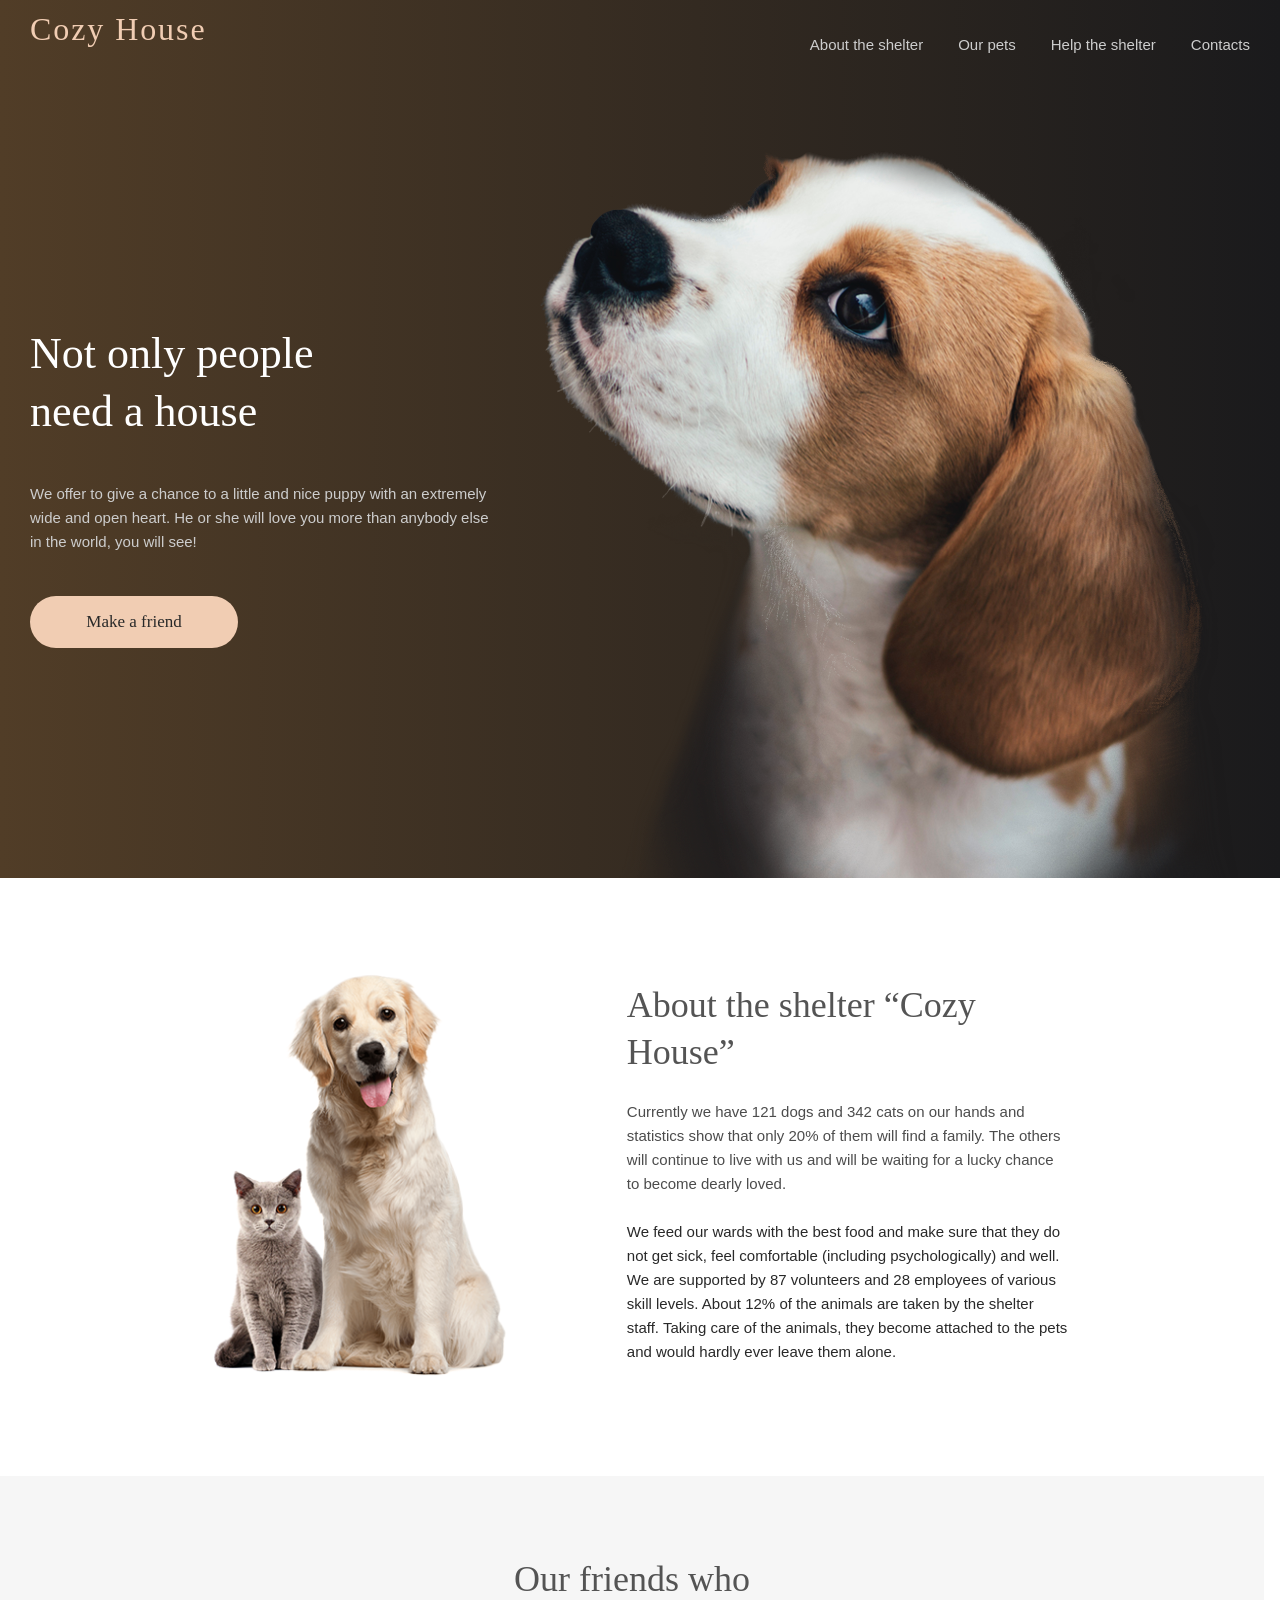
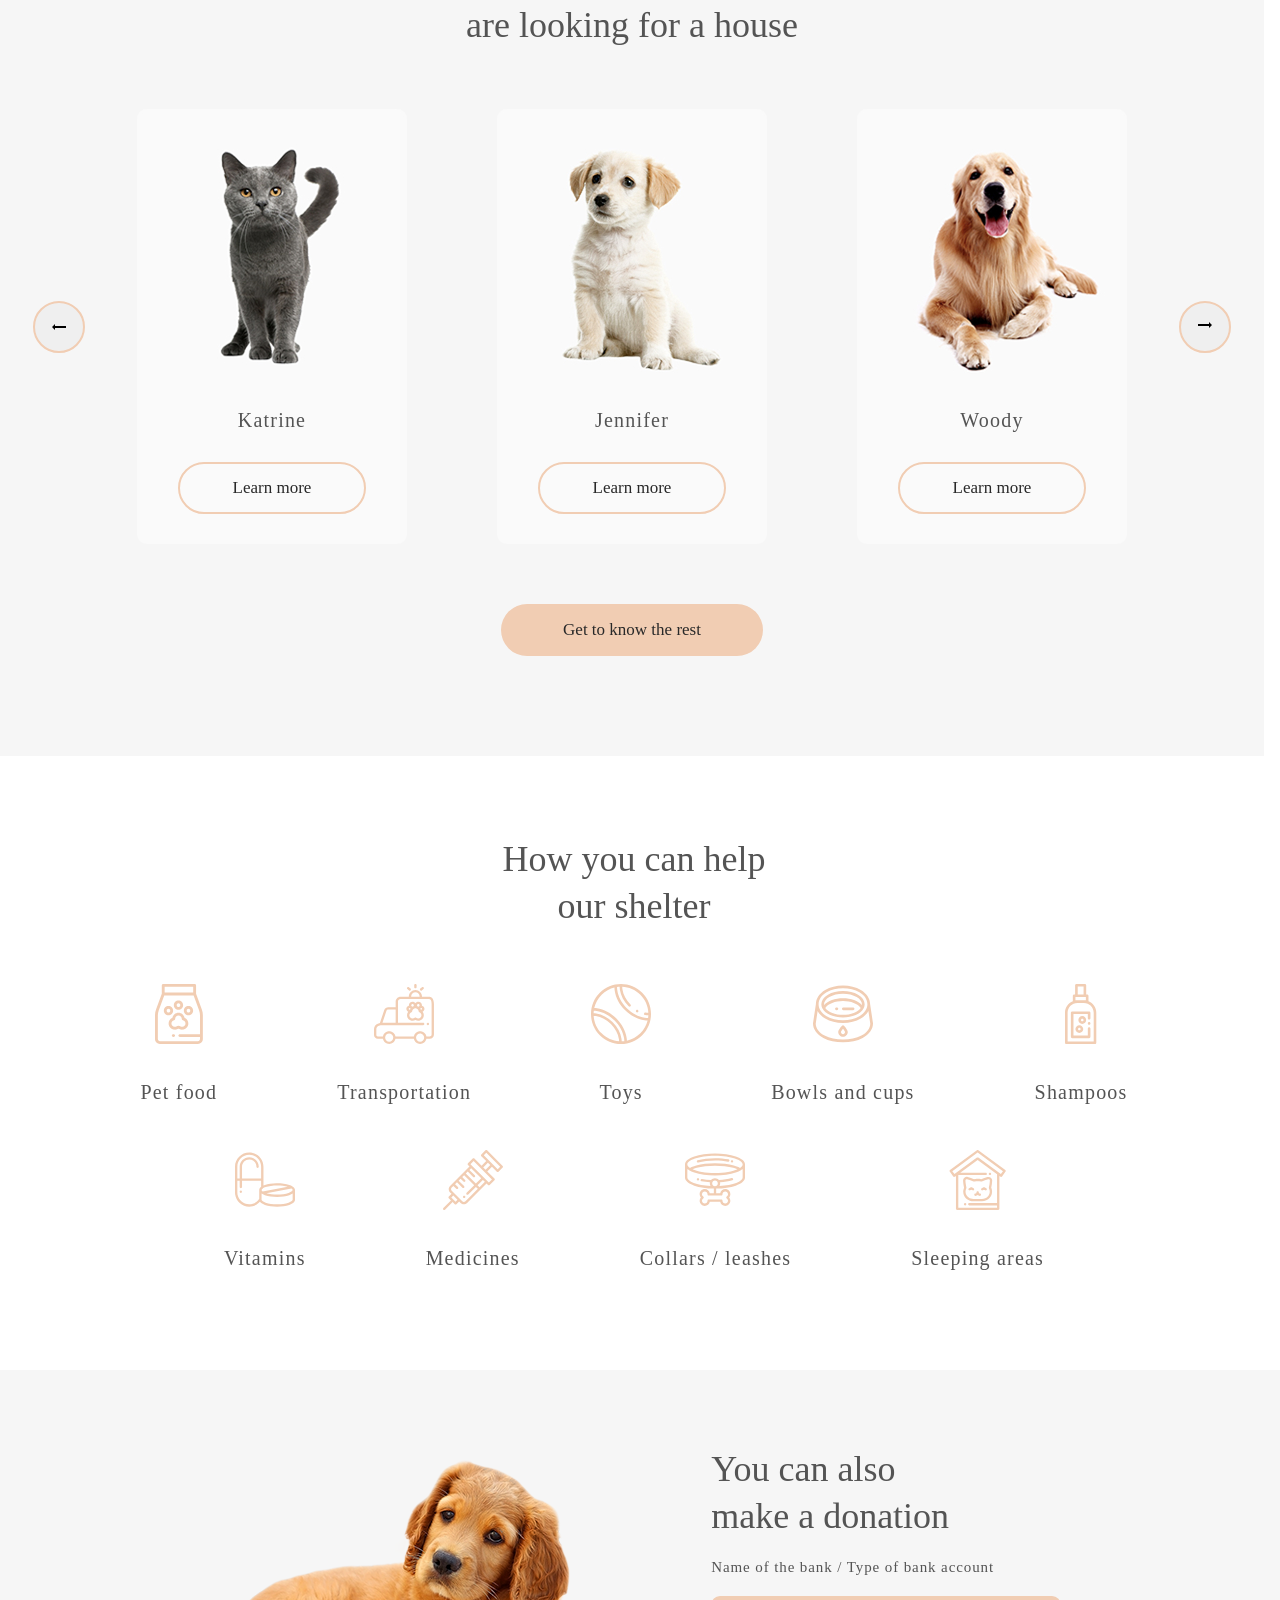
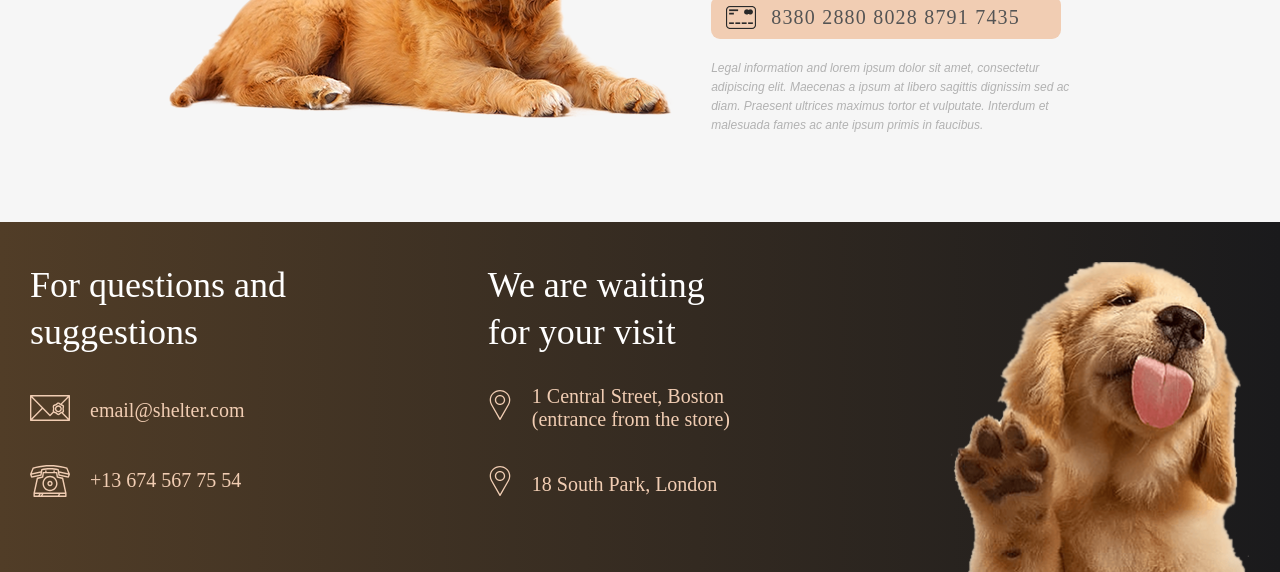
==== commit eff9919b: "feat: complete help and  donation sections (Tue, Jun 09, 2026 05:52:45 PM)" ====
--- a/shelter/index.html
+++ b/shelter/index.html
@@ -376,8 +376,40 @@
           </div>
         </div>
       </section>
+      <section class="donation">
+        <div class="container">
+          <div class="donation__wrapper">
+            <div class="donation__img">
+              <img src="./assets/images/donation-dog.png" alt="Brown dog" />
+            </div>
+            <div class="donation__content">
+              <h3 class="dontation__title title">
+                You can also<br />
+                make a donation
+              </h3>
+              <h5 class="donation__bank-name">
+                Name of the bank / Type of bank account
+              </h5>
+              <div class="donation__card-number">
+                <img
+                  class="card__icon"
+                  src="./assets/icons/credit-card.png"
+                  alt="credit-card"
+                />
+                <h4 class="number__card">8380 2880 8028 8791 7435</h4>
+              </div>
+              <p class="donation__text text">
+                Legal information and lorem ipsum dolor sit amet, consectetur
+                adipiscing elit. Maecenas a ipsum at libero sagittis dignissim
+                sed ac diam. Praesent ultrices maximus tortor et vulputate.
+                Interdum et malesuada fames ac ante ipsum primis in faucibus.
+              </p>
+            </div>
+          </div>
+        </div>
+      </section>
     </main>
-    <!-- <footer class="footer bg--gradient">
+    <footer class="footer bg--gradient">
       <div class="container">
         <div class="footer__wrapper">
           <article class="questions">
@@ -426,7 +458,7 @@
             </div>
           </article>
           <article class="visit">
-            <h3 class="visit__title">We are waiting for your visit</h3>
+            <h3 class="visit__title">We are waiting <br />for your visit</h3>
             <div class="visit__boston">
               <div class="visit__icon">
                 <svg viewBox="0 0 22 32" fill="currentColor">
@@ -471,6 +503,6 @@
           />
         </div>
       </div>
-    </footer> -->
+    </footer>
   </body>
 </html>
--- a/shelter/css/style.css
+++ b/shelter/css/style.css
@@ -508,7 +508,7 @@
   display: flex;
   justify-content: center;
   flex-wrap: wrap;
-  gap: 3.5rem 7.5rem;
+  gap: 3.75rem 7.5rem;
   margin: 8px 0 0 -12px;
 }
 
@@ -545,4 +545,65 @@
   letter-spacing: 0.06em;
 }
 
+.donation {
+  background-color: #f6f6f6;
+  padding: 5rem 0 5.625rem 0;
+}
+
+.donation__wrapper {
+  display: flex;
+  justify-content: center;
+  gap: 1.875rem;
+}
+
+.donation__img {
+  flex: 0 0 42%;
+  padding-top: 9px;
+}
+
+.donation__content {
+  max-width: 380px;
+  max-height: 282px;
+  display: flex;
+  flex-direction: column;
+  justify-content: center;
+  gap: 1.25rem;
+  margin-right: 1.25rem;
+}
+
+.donation__bank-name {
+  color: #545454;
+  font-size: 0.9375rem;
+  line-height: 1.1;
+}
+
+.donation__card-number {
+  display: flex;
+  align-items: center;
+  gap: 15px;
+  padding: 10px 15px;
+  background-color: #f1cdb3;
+  border-radius: 9px;
+  width: 350px;
+  height: 44px;
+}
+
+.card__icon {
+  width: 30px;
+  height: 23px;
+}
+
+.number__card {
+  color: #545454;
+  font-size: 20px;
+  line-height: 1.15;
+}
+
+.donation__text {
+  font-size: 0.75rem;
+  color: #b2b2b2;
+  font-family: "Arial", sans-serif;
+  font-style: italic;
+}
+
 /*# sourceMappingURL=style.css.map */
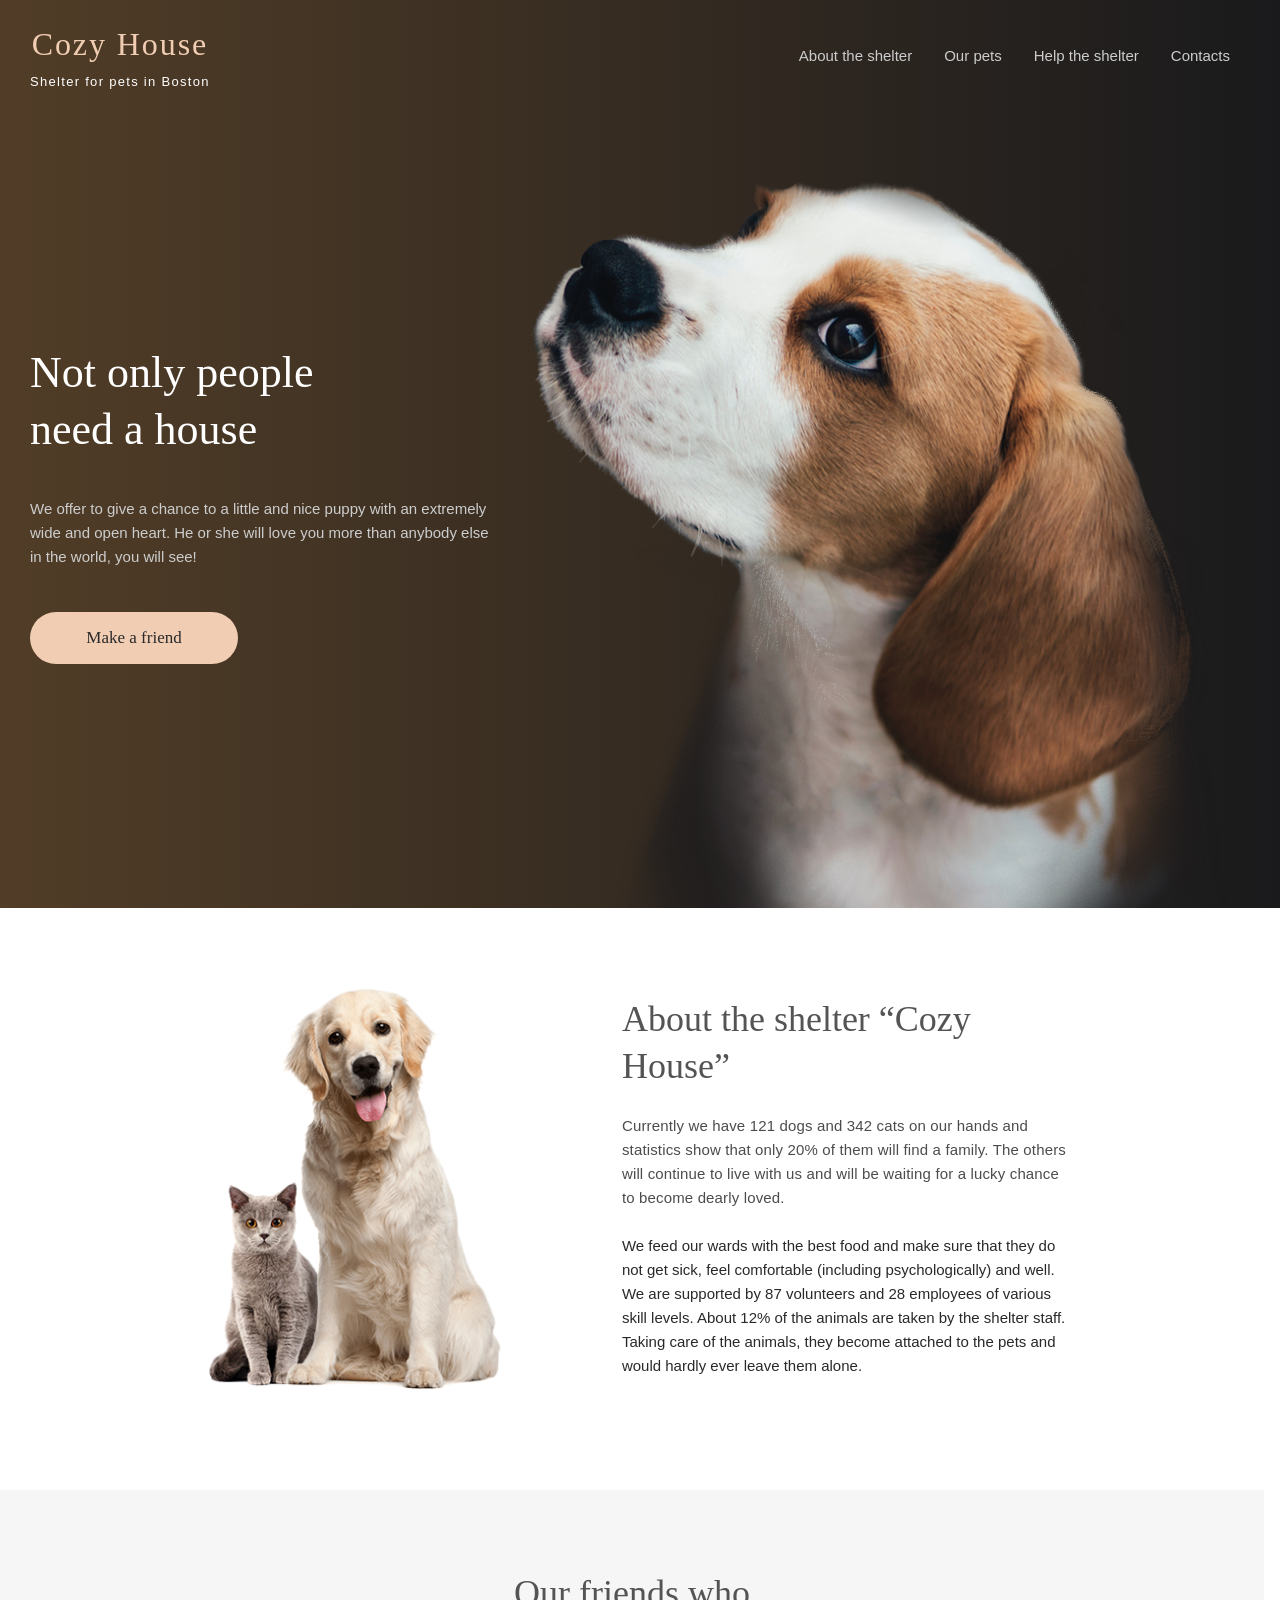
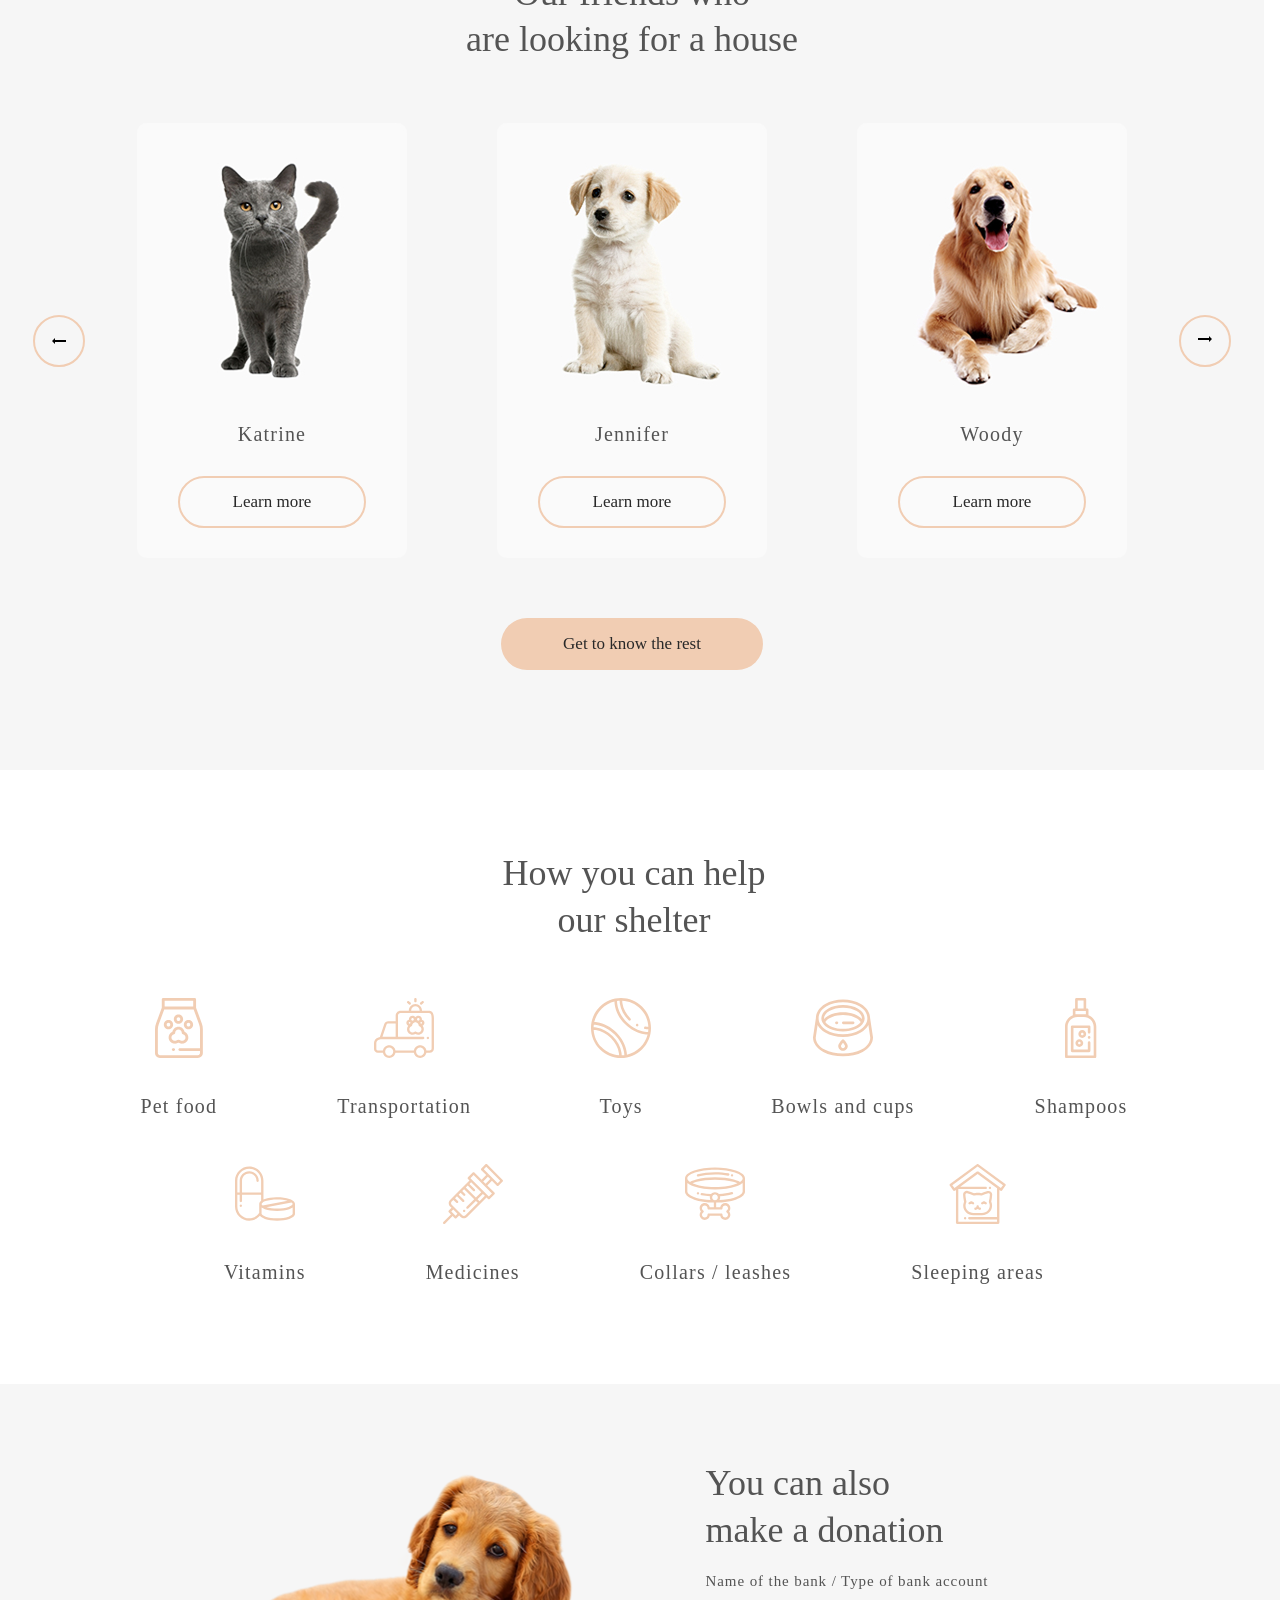
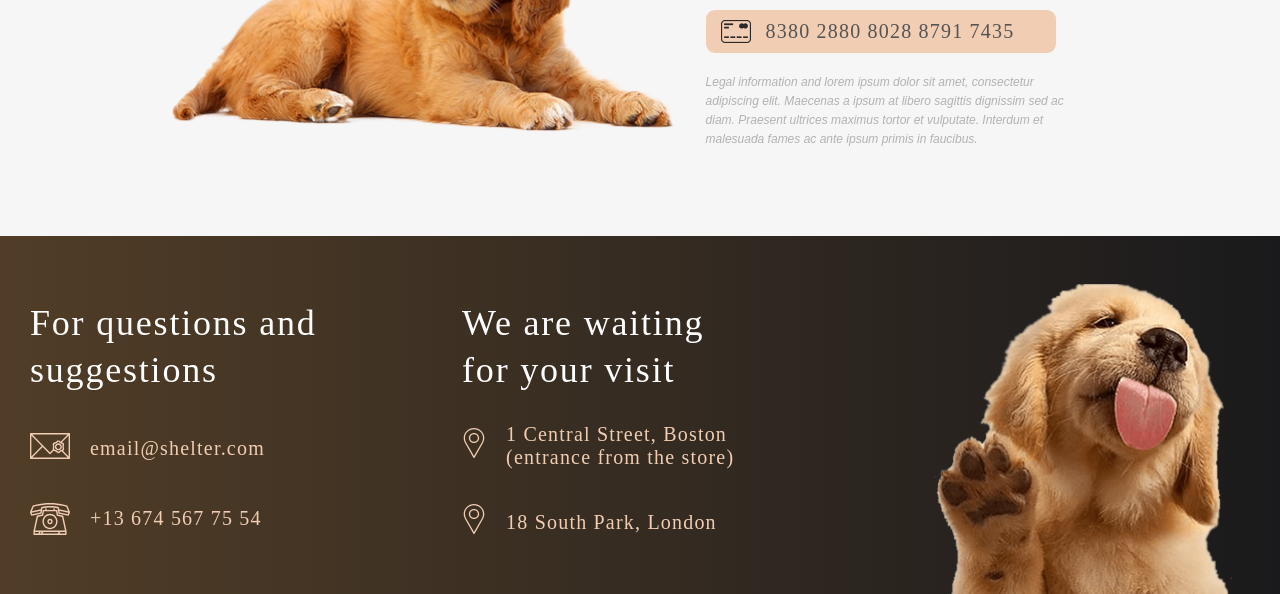
==== commit 0989b11d: "feat: implement our pets page layout (Wed, Jun 10, 2026 10:20:08 PM)" ====
--- a/shelter/index.html
+++ b/shelter/index.html
@@ -18,16 +18,16 @@
           <nav class="header__nav">
             <ul class="header__list">
               <li class="header__item">
-                <a class="header__link" href="#">About the shelter</a>
+                <a class="header__link" href="#about">About the shelter</a>
               </li>
               <li class="header__item">
-                <a class="header__link" href="#">Our pets</a>
+                <a class="header__link" href="#pets">Our pets</a>
               </li>
               <li class="header__item">
-                <a class="header__link" href="#">Help the shelter</a>
+                <a class="header__link" href="#help">Help the shelter</a>
               </li>
               <li class="header__item">
-                <a class="header__link" href="#">Contacts</a>
+                <a class="header__link" href="#contacts">Contacts</a>
               </li>
             </ul>
           </nav>
@@ -57,7 +57,7 @@
           </div>
         </div>
       </section>
-      <section class="about">
+      <section class="about" id="about">
         <div class="container">
           <div class="about__wrapper">
             <div class="about__img">
@@ -87,7 +87,7 @@
           </div>
         </div>
       </section>
-      <section class="pets">
+      <section class="pets" id="pets">
         <div class="container">
           <h3 class="pets__title title">
             Our friends who <br />
@@ -140,10 +140,12 @@
               </svg>
             </button>
           </div>
-          <button class="pets__btn button">Get to know the rest</button>
+          <a href="./our-pets.html"
+            ><button class="pets__btn button">Get to know the rest</button></a
+          >
         </div>
       </section>
-      <section class="help">
+      <section class="help" id="help">
         <div class="container">
           <h3 class="help__title title">
             How you can help <br />
@@ -409,7 +411,7 @@
         </div>
       </section>
     </main>
-    <footer class="footer bg--gradient">
+    <footer class="footer bg--gradient" id="contacts">
       <div class="container">
         <div class="footer__wrapper">
           <article class="questions">
--- a/shelter/css/style.css
+++ b/shelter/css/style.css
@@ -174,6 +174,7 @@
   text-align: center;
   border: 2px solid #f1cdb3;
   border-radius: 100%;
+  background-color: transparent;
   cursor: pointer;
   transition: background-color 0.2s ease-in-out;
 }
@@ -213,6 +214,9 @@
   border-radius: 0.625rem;
   transition: background-color 0.3s ease-in-out;
   cursor: pointer;
+}
+.card:hover .button--secondary {
+  background-color: #f1cdb3;
 }
 
 .card__img {
@@ -239,7 +243,7 @@
   display: flex;
   align-items: center;
   justify-content: space-between;
-  height: 3.75rem;
+  height: 5.625rem;
 }
 
 .header__logo {
@@ -248,9 +252,9 @@
   flex-direction: column;
   align-items: center;
   gap: 0.625rem;
+  cursor: default;
 }
 .header__logo .logo {
-  font-family: "Georgia", serif;
   font-size: 2rem;
   line-height: 1.1;
   letter-spacing: 0.06em;
@@ -259,7 +263,7 @@
 .header__logo .logo__subtitle {
   font-family: "Arial", sans-serif;
   font-size: 0.8125rem;
-  letter-spacing: 0.07em;
+  letter-spacing: 0.1em;
   color: #fff;
 }
 
@@ -270,11 +274,17 @@
 }
 .header__nav .header__list {
   display: flex;
-  gap: 2.1875rem;
+  gap: 2rem;
+  margin: 0 20px 6px 0;
 }
 .header__nav .header__item {
   color: #cdcdcd;
   line-height: 1.6;
+  border-bottom: 2px solid transparent;
+  transition: border-bottom 0.2s ease-in-out;
+}
+.header__nav .header__item:hover {
+  border-bottom: 2px solid #f1cdb3;
 }
 
 .footer {
@@ -288,6 +298,7 @@
 }
 .footer__wrapper img {
   height: 100%;
+  padding: 8px 17px 0 0;
 }
 
 .questions {
@@ -295,11 +306,14 @@
   flex-direction: column;
   gap: 2.5rem;
   color: #f1cdb3;
+  margin-top: 1.5rem;
 }
 
 .questions__title,
 .visit__title {
   color: #fff;
+  letter-spacing: 0.05em;
+  line-height: 1.3;
 }
 
 .questions__email,
@@ -326,13 +340,14 @@
   display: flex;
   flex-direction: column;
   color: #f1cdb3;
+  margin: 1.5rem 0 0 -30px;
 }
 
 .footer__address,
 .questions__link {
   font-size: 1.25rem;
   font-style: normal;
-  letter-spacing: 6%;
+  letter-spacing: 0.06em;
   line-height: 1.15;
 }
 
@@ -369,25 +384,22 @@
 .hero__wrapper {
   display: flex;
   align-items: center;
-  justify-content: space-between;
-  gap: 2.625rem;
+  gap: 2rem;
 }
 
 .hero__article {
-  padding-top: 2.1875rem;
   z-index: 2;
   flex: 0 0 38.33%;
+  margin-top: 10px;
 }
 .hero__article .title__hero {
   width: 67.4%;
-  font-family: "Georgia", serif;
-  font-size: 2.75rem;
-  line-height: 1.3;
   color: #fff;
-  padding-bottom: 2.625rem;
+  padding-bottom: 38px;
 }
 .hero__article .text__hero {
   color: #cdcdcd;
+  letter-spacing: -2%;
 }
 
 .text {
@@ -399,7 +411,7 @@
 .button__hero {
   width: 13rem;
   height: 3.25rem;
-  margin-top: 2.625rem;
+  margin-top: 2.7rem;
 }
 
 .hero__img {
@@ -424,16 +436,12 @@
 .about__img {
   flex: 0 0 24.2%;
 }
-.about__img .img__about {
-  padding-top: 1rem;
-}
-
 .about__article {
   display: flex;
   flex-direction: column;
   gap: 1.5rem;
-  flex: 0 0 36.2%;
-  padding-top: 1.5rem;
+  flex: 0 0 37%;
+  padding-top: 0.5rem;
 }
 
 .title__about {
@@ -447,6 +455,7 @@
 
 .text__about {
   color: #4c4c4c;
+  letter-spacing: 0.01em;
 }
 
 .pets {
@@ -479,6 +488,7 @@
 
 .pets__cards {
   display: flex;
+  flex-wrap: wrap;
   gap: 5.625rem;
 }
 
@@ -492,6 +502,83 @@
   align-items: center;
   justify-content: center;
   margin: 3.75rem auto 0 auto;
+}
+
+.bg--white {
+  background-color: #fff;
+  padding: 1.875rem 0;
+}
+.bg--white .logo--dark {
+  color: #545454;
+  font-size: 2rem;
+  letter-spacing: 0.06em;
+}
+.bg--white .logo__subtitle--dark {
+  color: #292929;
+  font-family: "Arial", sans-serif;
+}
+.bg--white .header__nav--dark .header__list--dark {
+  display: flex;
+  gap: 1.5rem;
+  font-family: "Arial", sans-serif;
+  letter-spacing: 2%;
+  margin-right: 20px;
+}
+.bg--white .header__nav--dark .header__list--dark .header__item--dark {
+  color: #545454;
+}
+.bg--white .header__nav--dark .header__list--dark .header__link--dark-active {
+  border-bottom: 3px solid #f1cdb3;
+}
+
+.pets__title-page {
+  margin: -8px 7px 0 4px;
+  letter-spacing: 5%;
+}
+
+.pets-page__slider {
+  display: flex;
+  justify-content: center;
+  align-items: center;
+  flex-wrap: wrap;
+  padding: 4rem 0;
+  gap: 1.875rem 2.5rem;
+}
+
+.pets__pagination {
+  display: flex;
+  justify-content: center;
+  align-items: center;
+  gap: 1.25rem;
+  margin-top: -7px;
+}
+
+.pagination__arrow,
+.pagination__double-arrow {
+  display: flex;
+  justify-content: center;
+  align-items: center;
+  color: #292929;
+  font-size: 1.25rem;
+  margin: 0;
+}
+
+.pets__pagination-current {
+  font-size: 1.25rem;
+  letter-spacing: 0.06em;
+  line-height: 1.15;
+  width: 52px;
+  height: 52px;
+  display: flex;
+  justify-content: center;
+  align-items: center;
+  border-radius: 100%;
+  background-color: #f1cdb3;
+  color: #292929;
+}
+
+.footer__wrapper-page {
+  margin: -7px -3px 0 0;
 }
 
 .help {
@@ -553,6 +640,7 @@
 .donation__wrapper {
   display: flex;
   justify-content: center;
+  margin: 0 12px 0 10px;
   gap: 1.875rem;
 }
 
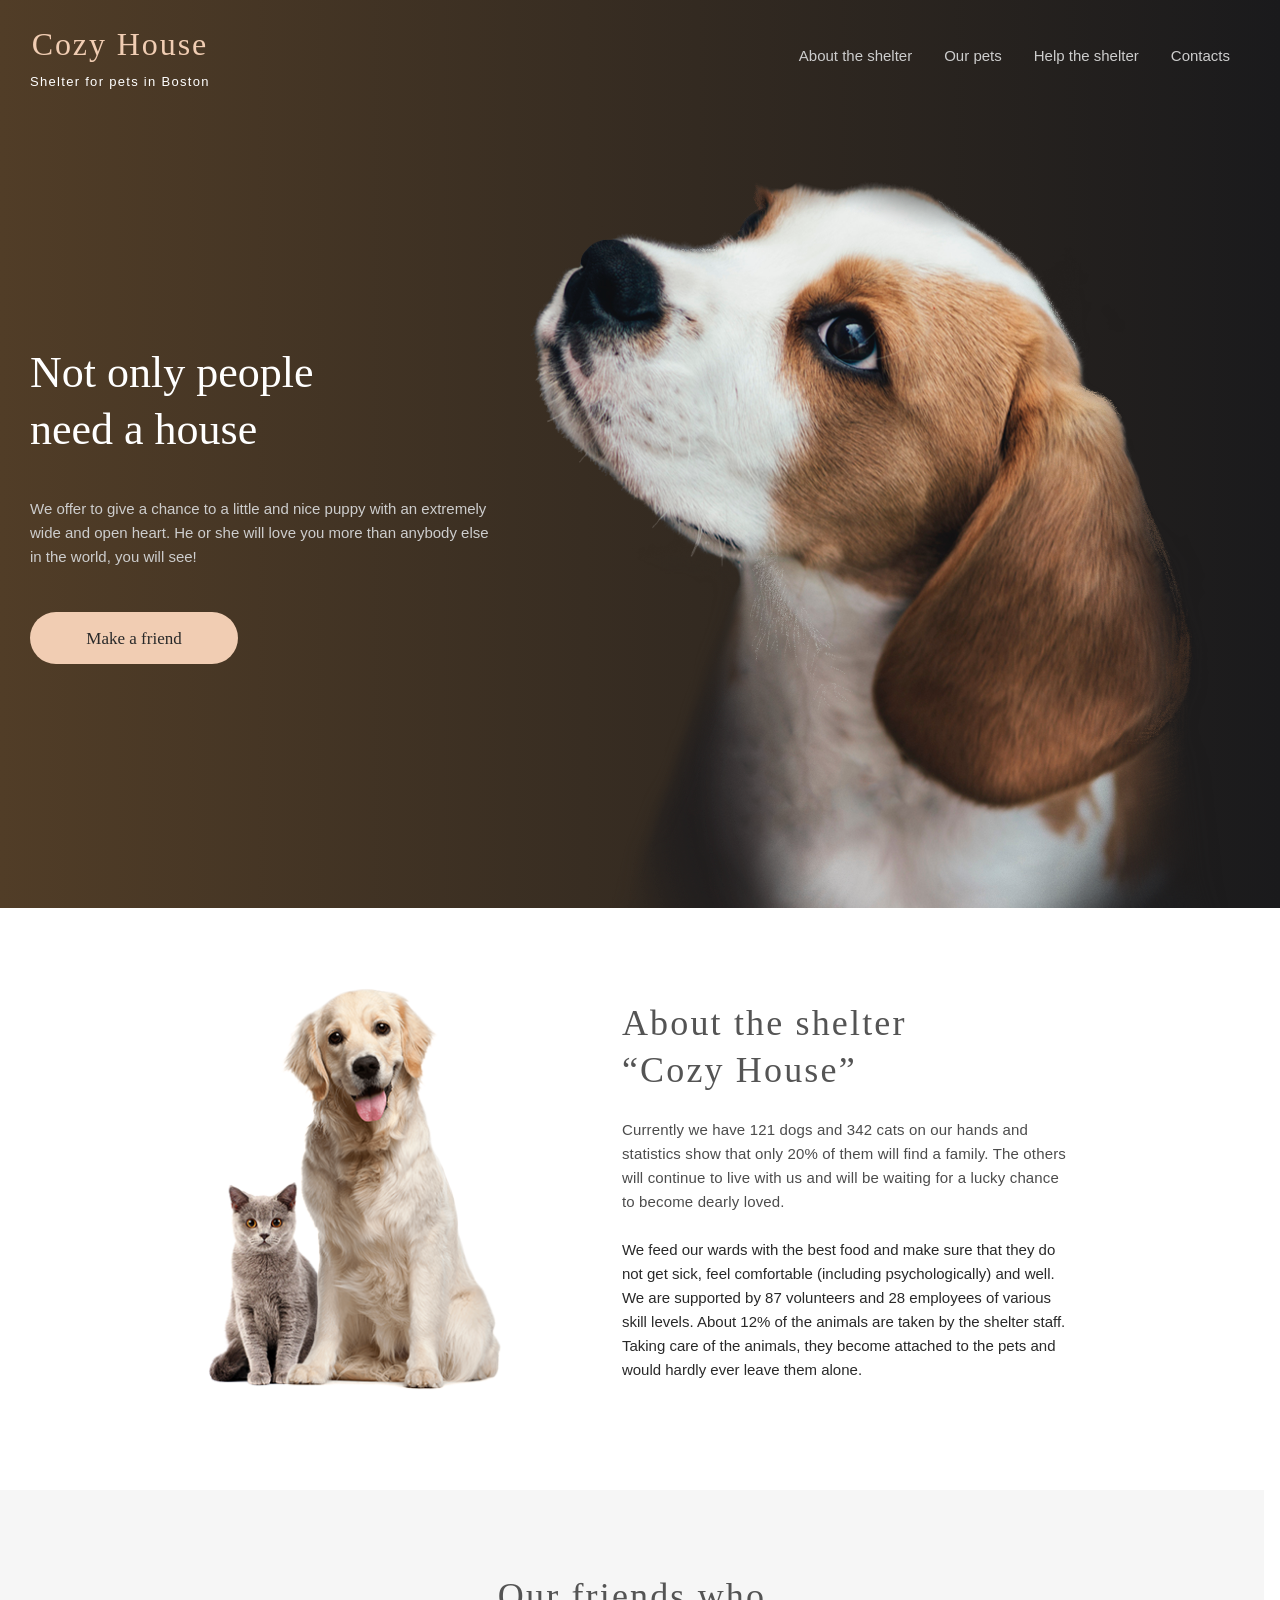
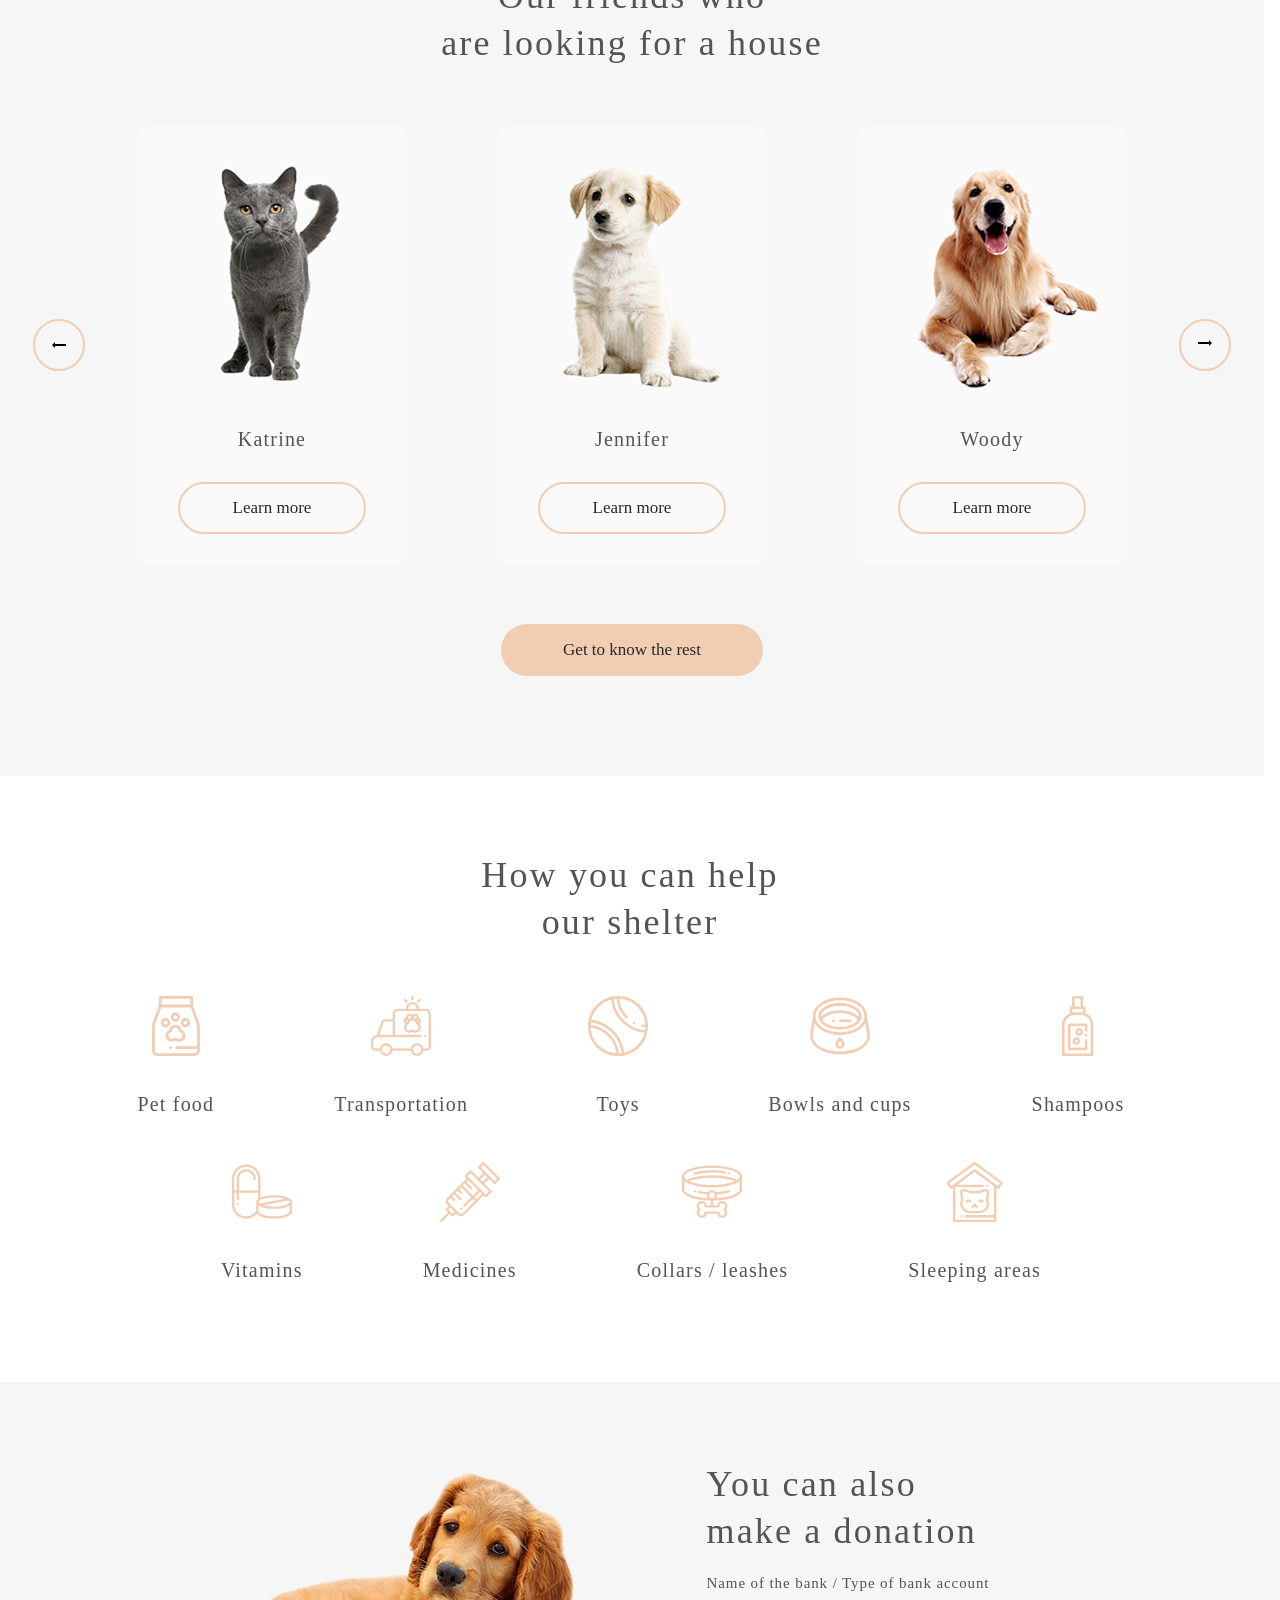
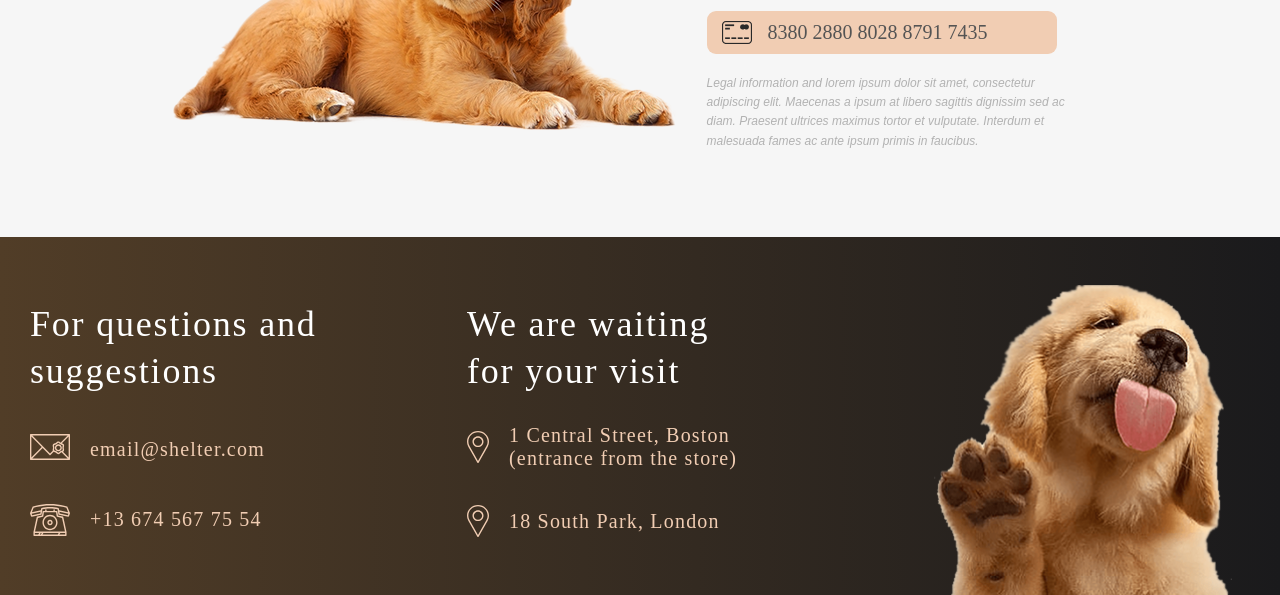
==== commit 55c87691: "refactor: clean code, fix validation issues and adjust layout (Thu, Jun 11, 2026 09:07:48 PM)" ====
--- a/shelter/index.html
+++ b/shelter/index.html
@@ -12,7 +12,7 @@
       <div class="container">
         <div class="header__wrapper">
           <div class="header__logo">
-            <h4 class="logo">Cozy House</h4>
+            <a href="#" class="logo">Cozy House</a>
             <p class="logo__subtitle">Shelter for pets in Boston</p>
           </div>
           <nav class="header__nav">
@@ -21,7 +21,7 @@
                 <a class="header__link" href="#about">About the shelter</a>
               </li>
               <li class="header__item">
-                <a class="header__link" href="#pets">Our pets</a>
+                <a class="header__link" href="./our-pets.html">Our pets</a>
               </li>
               <li class="header__item">
                 <a class="header__link" href="#help">Help the shelter</a>
@@ -45,7 +45,7 @@
                 extremely wide and open heart. He or she will love you more than
                 anybody else in the world, you will see!
               </p>
-              <button class="button__hero button">Make a friend</button>
+              <a href="#pets" class="button__hero button">Make a friend</a>
             </article>
             <div class="hero__img">
               <img
@@ -68,7 +68,7 @@
               />
             </div>
             <article class="about__article">
-              <h3 class="title__about title">About the shelter “Cozy House”</h3>
+              <h2 class="title__about title">About the shelter “Cozy House”</h2>
               <p class="text__about text">
                 Currently we have 121 dogs and 342 cats on our hands and
                 statistics show that only 20% of them will find a family. The
@@ -89,10 +89,10 @@
       </section>
       <section class="pets" id="pets">
         <div class="container">
-          <h3 class="pets__title title">
+          <h2 class="pets__title title">
             Our friends who <br />
             are looking for a house
-          </h3>
+          </h2>
           <div class="pets__slider">
             <button class="pets__arrow pets__arrow--prev">
               <svg viewBox="0 0 14 6" fill="currentColor">
@@ -106,7 +106,7 @@
                   src="./assets/images/pets-katrine.jpg"
                   alt="Katrine the cat"
                 />
-                <h4 class="card__title">Katrine</h4>
+                <h3 class="card__title">Katrine</h3>
                 <button class="card__button button--secondary">
                   Learn more
                 </button>
@@ -117,7 +117,7 @@
                   src="./assets/images/pets-jennifer.jpg"
                   alt="Jennifer the dog"
                 />
-                <h4 class="card__title">Jennifer</h4>
+                <h3 class="card__title">Jennifer</h3>
                 <button class="card__button button--secondary">
                   Learn more
                 </button>
@@ -128,7 +128,7 @@
                   src="./assets/images/pets-woody.jpg"
                   alt="Woody the dog"
                 />
-                <h4 class="card__title">Woody</h4>
+                <h3 class="card__title">Woody</h3>
                 <button class="card__button button--secondary">
                   Learn more
                 </button>
@@ -140,17 +140,17 @@
               </svg>
             </button>
           </div>
-          <a href="./our-pets.html"
-            ><button class="pets__btn button">Get to know the rest</button></a
-          >
+          <a href="./our-pets.html" class="pets__btn button">
+            Get to know the rest
+          </a>
         </div>
       </section>
       <section class="help" id="help">
         <div class="container">
-          <h3 class="help__title title">
+          <h2 class="help__title title">
             How you can help <br />
             our shelter
-          </h3>
+          </h2>
           <div class="help__items">
             <div class="help__first-row">
               <article class="help__item">
@@ -182,7 +182,7 @@
                     />
                   </svg>
                 </div>
-                <h4 class="item__title">Pet food</h4>
+                <h3 class="item__title">Pet food</h3>
               </article>
               <article class="help__item">
                 <div class="item__img">
@@ -213,7 +213,7 @@
                     />
                   </svg>
                 </div>
-                <h4 class="item__title">Transportation</h4>
+                <h3 class="item__title">Transportation</h3>
               </article>
               <article class="help__item">
                 <div class="item__img">
@@ -228,7 +228,7 @@
                     />
                   </svg>
                 </div>
-                <h4 class="item__title">Toys</h4>
+                <h3 class="item__title">Toys</h3>
               </article>
               <article class="help__item">
                 <div class="item__img">
@@ -255,7 +255,7 @@
                     />
                   </svg>
                 </div>
-                <h4 class="item__title">Bowls and cups</h4>
+                <h3 class="item__title">Bowls and cups</h3>
               </article>
               <article class="help__item">
                 <div class="item__img">
@@ -282,7 +282,7 @@
                     />
                   </svg>
                 </div>
-                <h4 class="item__title">Shampoos</h4>
+                <h3 class="item__title">Shampoos</h3>
               </article>
             </div>
             <div class="help__second-row">
@@ -299,7 +299,7 @@
                     />
                   </svg>
                 </div>
-                <h4 class="item__title">Vitamins</h4>
+                <h3 class="item__title">Vitamins</h3>
               </article>
               <article class="help__item">
                 <div class="item__img">
@@ -314,7 +314,7 @@
                     />
                   </svg>
                 </div>
-                <h4 class="item__title">Medicines</h4>
+                <h3 class="item__title">Medicines</h3>
               </article>
               <article class="help__item">
                 <div class="item__img">
@@ -337,7 +337,7 @@
                     />
                   </svg>
                 </div>
-                <h4 class="item__title">Collars / leashes</h4>
+                <h3 class="item__title">Collars / leashes</h3>
               </article>
               <article class="help__item">
                 <div class="item__img">
@@ -372,7 +372,7 @@
                     />
                   </svg>
                 </div>
-                <h4 class="item__title">Sleeping areas</h4>
+                <h3 class="item__title">Sleeping areas</h3>
               </article>
             </div>
           </div>
@@ -389,16 +389,16 @@
                 You can also<br />
                 make a donation
               </h3>
-              <h5 class="donation__bank-name">
+              <h4 class="donation__bank-name">
                 Name of the bank / Type of bank account
-              </h5>
+              </h4>
               <div class="donation__card-number">
                 <img
                   class="card__icon"
                   src="./assets/icons/credit-card.png"
                   alt="credit-card"
                 />
-                <h4 class="number__card">8380 2880 8028 8791 7435</h4>
+                <a href="#" class="number__card">8380 2880 8028 8791 7435</a>
               </div>
               <p class="donation__text text">
                 Legal information and lorem ipsum dolor sit amet, consectetur
@@ -416,8 +416,8 @@
         <div class="footer__wrapper">
           <article class="questions">
             <h3 class="questions__title">For questions and suggestions</h3>
-            <div class="questions__email">
-              <div class="questions__icon">
+            <a href="mailto:email@shelter.com" class="questions__email">
+              <span class="questions__icon">
                 <svg viewBox="0 0 40 26" fill="currentColor">
                   <path
                     d="M39.315 0H0.684964C0.5033 0 0.329077 0.0732456 0.200621 0.203625C0.0721657 0.334003 0 0.510836 0 0.695219V25.3048C0 25.4892 0.0721657 25.666 0.200621 25.7964C0.329077 25.9268 0.5033 26 0.684964 26H39.315C39.4967 26 39.6709 25.9268 39.7994 25.7964C39.9278 25.666 40 25.4892 40 25.3048V0.695219C40 0.510836 39.9278 0.334003 39.7994 0.203625C39.6709 0.0732456 39.4967 0 39.315 0ZM32.5774 15.0331C32.6846 15.5259 32.7954 16.0355 32.6513 16.2882C32.4966 16.5596 31.9966 16.7173 31.5131 16.8699C31.1316 16.9902 30.7373 17.1147 30.3857 17.3212C30.0461 17.5206 29.7523 17.8001 29.4683 18.0704C29.0772 18.4426 28.7079 18.794 28.374 18.794C28.04 18.794 27.6706 18.4425 27.2797 18.0704C26.9956 17.8001 26.7018 17.5205 26.3622 17.3212C26.0107 17.1147 25.6163 16.9903 25.2348 16.8699C24.7513 16.7173 24.2513 16.5596 24.0967 16.2882C23.9526 16.0355 24.0633 15.5259 24.1705 15.0331C24.2584 14.6285 24.3493 14.2103 24.3493 13.7821C24.3493 13.354 24.2584 12.9356 24.1705 12.5311C24.0633 12.0383 23.9526 11.5288 24.0967 11.2759C24.2513 11.0046 24.7513 10.8468 25.2348 10.6942C25.6163 10.5739 26.0107 10.4494 26.3622 10.243C26.7018 10.0435 26.9956 9.76403 27.2797 9.49373C27.6706 9.12165 28.04 8.77015 28.374 8.77015C28.7079 8.77015 29.0773 9.12165 29.4683 9.49373C29.7523 9.76403 30.0461 10.0435 30.3857 10.243C30.7373 10.4493 31.1316 10.5738 31.5131 10.6941C31.9966 10.8467 32.4966 11.0045 32.6512 11.2758C32.7954 11.5286 32.6846 12.0381 32.5774 12.5309C32.4895 12.9354 32.3986 13.3537 32.3986 13.7819C32.3986 14.2102 32.4895 14.6286 32.5774 15.0331ZM30.5975 8.66076C30.5345 8.60237 30.4705 8.54156 30.4053 8.47955C29.8904 7.98955 29.2497 7.3798 28.374 7.3798C27.4982 7.3798 26.8575 7.98955 26.3426 8.47955C26.1045 8.70609 25.8796 8.92013 25.6761 9.03961C25.4574 9.168 25.1518 9.26449 24.8281 9.36655C24.1276 9.58763 23.3336 9.8381 22.9109 10.5797C22.5001 11.3004 22.6768 12.1134 22.8328 12.8307C22.9081 13.1777 22.9794 13.5055 22.9794 13.7821C22.9794 14.0587 22.9081 14.3866 22.8328 14.7336C22.6975 15.3556 22.5473 16.0496 22.7775 16.693L19.9997 19.5464L2.32449 1.39044H37.6748L30.5975 8.66076ZM11.7007 13L1.36993 23.6116V2.38812L11.7007 13ZM12.6635 13.989L19.5124 21.0242C19.5761 21.0896 19.6519 21.1416 19.7356 21.177C19.8192 21.2125 19.9089 21.2308 19.9996 21.2308C20.0902 21.2308 20.18 21.2125 20.2636 21.177C20.3472 21.1416 20.4231 21.0896 20.4868 21.0242L23.6841 17.7398C24.044 17.9494 24.4495 18.0781 24.8281 18.1976C25.1518 18.2997 25.4575 18.3962 25.6761 18.5245C25.8796 18.644 26.1044 18.8581 26.3426 19.0846C26.8575 19.5746 27.4982 20.1844 28.374 20.1844C29.2496 20.1844 29.8904 19.5746 30.4053 19.0846C30.6434 18.858 30.8682 18.644 31.0718 18.5244C31.2043 18.4466 31.3691 18.3806 31.5502 18.3179L37.675 24.6094H2.32431L12.6635 13.989ZM32.9664 17.7946C33.3117 17.6108 33.6223 17.3612 33.8371 16.9846C34.2479 16.2639 34.0711 15.4508 33.9151 14.7336C33.8398 14.3866 33.7686 14.0587 33.7686 13.7821C33.7686 13.5055 33.8398 13.1777 33.9151 12.8307C34.0711 12.1134 34.2479 11.3005 33.837 10.5797C33.4142 9.8381 32.6203 9.58763 31.9197 9.36655L31.8559 9.34634L38.6301 2.38738V23.6122L32.9664 17.7946Z"
@@ -428,13 +428,11 @@
                     fill="currentColor"
                   />
                 </svg>
-              </div>
-              <a class="questions__link" href="mailto:email@shelter.com"
-                >email@shelter.com</a
-              >
-            </div>
-            <div class="questions__phone">
-              <div class="questions__icon">
+              </span>
+              <span class="questions__link">email@shelter.com</span>
+            </a>
+            <a href="tel:+136745677554" class="questions__phone">
+              <span class="questions__icon">
                 <svg viewBox="0 0 40 32" fill="currentColor">
                   <path
                     d="M39.9461 8.89543L37.5102 2.9049C37.4685 2.80251 37.4043 2.71139 37.3226 2.63868C37.2408 2.56598 37.1437 2.51367 37.0389 2.48585L34.111 1.70799C25.5388 -0.569376 14.4609 -0.569281 5.88906 1.70799L2.96105 2.48585C2.85626 2.51367 2.75918 2.56598 2.67743 2.63868C2.59568 2.71139 2.53147 2.80251 2.48984 2.9049L0.0539764 8.89543C-0.0131281 9.06038 -0.0178273 9.24503 0.0407965 9.41333L1.01509 12.2089C1.07166 12.3713 1.18339 12.5075 1.32986 12.5925C1.47633 12.6775 1.64776 12.7056 1.8128 12.6717L11.0692 10.7747C11.2084 10.7462 11.3359 10.675 11.4348 10.5706C11.5337 10.4661 11.5993 10.3334 11.623 10.19L12.4245 5.32594C16.8365 4.18994 23.1635 4.18994 27.5753 5.32594L28.3769 10.19C28.4006 10.3335 28.4662 10.4663 28.5651 10.5707C28.664 10.6751 28.7915 10.7463 28.9307 10.7748L38.187 12.6718C38.3521 12.7056 38.5234 12.6774 38.6699 12.5924C38.8164 12.5075 38.9281 12.3714 38.9848 12.209L39.9592 9.41343C40.0178 9.2451 40.0131 9.06043 39.9461 8.89543ZM2.13193 11.1412L1.63183 9.70624L10.5973 7.78606L10.321 9.46295L2.13193 11.1412ZM11.6222 4.0568C11.4935 4.09314 11.3777 4.16636 11.2883 4.26784C11.1989 4.36933 11.1396 4.49486 11.1174 4.62969L10.848 6.26453L1.85991 8.1896L3.65015 3.78707L6.2409 3.09877C14.5991 0.878304 25.4007 0.878208 33.7593 3.09877L36.35 3.78707L38.1403 8.1896L29.1522 6.26453L28.8828 4.62969C28.8606 4.49487 28.8013 4.36936 28.7119 4.26788C28.6224 4.1664 28.5066 4.09318 28.378 4.0568C23.6016 2.70615 16.3984 2.70615 11.6222 4.0568ZM37.8681 11.1412L29.6792 9.46295L29.4028 7.78606L38.3682 9.70624L37.8681 11.1412Z"
@@ -453,11 +451,9 @@
                     fill="currentColor"
                   />
                 </svg>
-              </div>
-              <a class="questions__link" href="tel:+13 674 567 75 54"
-                >+13 674 567 75 54</a
-              >
-            </div>
+              </span>
+              <span class="questions__link">+13 674 567 75 54</span>
+            </a>
           </article>
           <article class="visit">
             <h3 class="visit__title">We are waiting <br />for your visit</h3>
@@ -475,7 +471,11 @@
                 </svg>
               </div>
               <address class="footer__address">
-                <a href="#">
+                <a
+                  href="https://maps.google.com/?q=1+Central+Street+Boston"
+                  target="_blank"
+                  rel="noopener noreferrer"
+                >
                   1 Central Street, Boston (entrance from the store)
                 </a>
               </address>
@@ -494,7 +494,12 @@
                 </svg>
               </div>
               <address class="footer__address">
-                <a href="#">18 South Park, London </a>
+                <a
+                  href="https://maps.google.com/?q=18+South+Park+London"
+                  target="_blank"
+                  rel="noopener noreferrer"
+                  >18 South Park, London</a
+                >
               </address>
             </div>
           </article>
--- a/shelter/css/style.css
+++ b/shelter/css/style.css
@@ -106,9 +106,16 @@
   line-height: 1.3;
 }
 
+h2 {
+  font-size: 2.25rem;
+  line-height: 1.3;
+  letter-spacing: 0.06em;
+}
+
 h3 {
   font-size: 2.25rem;
   line-height: 1.3;
+  letter-spacing: 0.06em;
 }
 
 h4 {
@@ -293,8 +300,6 @@
 
 .footer__wrapper {
   display: flex;
-  justify-content: space-between;
-  gap: 10rem;
 }
 .footer__wrapper img {
   height: 100%;
@@ -307,6 +312,11 @@
   gap: 2.5rem;
   color: #f1cdb3;
   margin-top: 1.5rem;
+  max-width: 300px;
+}
+
+.content-wrapper {
+  display: flex;
 }
 
 .questions__title,
@@ -325,6 +335,21 @@
   gap: 1.25rem;
 }
 
+.questions__email {
+  display: flex;
+  align-items: center;
+  gap: 20px;
+  text-decoration: none;
+  color: inherit;
+}
+
+.questions__email,
+.questions__phone {
+  font-size: 1.25rem;
+  letter-spacing: 0.06em;
+  line-height: 1.15;
+}
+
 .questions__icon {
   width: 2.5rem;
   height: 1.875rem;
@@ -340,7 +365,7 @@
   display: flex;
   flex-direction: column;
   color: #f1cdb3;
-  margin: 1.5rem 0 0 -30px;
+  margin: 1.5rem 124px 0 auto;
 }
 
 .footer__address,
@@ -349,6 +374,7 @@
   font-style: normal;
   letter-spacing: 0.06em;
   line-height: 1.15;
+  max-width: 300px;
 }
 
 .visit__boston {
@@ -359,9 +385,9 @@
   padding-top: 2.1875rem;
 }
 
-.visit__icon svg {
-  width: 1.5rem;
-  height: 1.875rem;
+.visit__icon {
+  width: 22px;
+  height: 32px;
 }
 
 .bg--gradient {
@@ -412,6 +438,8 @@
   width: 13rem;
   height: 3.25rem;
   margin-top: 2.7rem;
+  text-align: center;
+  padding-top: 1rem;
 }
 
 .hero__img {
@@ -436,12 +464,13 @@
 .about__img {
   flex: 0 0 24.2%;
 }
+
 .about__article {
   display: flex;
   flex-direction: column;
   gap: 1.5rem;
   flex: 0 0 37%;
-  padding-top: 0.5rem;
+  padding-top: 0.75rem;
 }
 
 .title__about {
@@ -463,7 +492,7 @@
   flex-direction: column;
   justify-content: center;
   background-color: #f6f6f6;
-  padding: 5rem 0 6.25rem 0;
+  padding: 5.2rem 0 6.25rem 0;
   margin: 0 16px 0 0;
 }
 
@@ -506,7 +535,7 @@
 
 .bg--white {
   background-color: #fff;
-  padding: 1.875rem 0;
+  padding: 0 0 1.875rem 0;
 }
 .bg--white .logo--dark {
   color: #545454;
@@ -521,11 +550,14 @@
   display: flex;
   gap: 1.5rem;
   font-family: "Arial", sans-serif;
-  letter-spacing: 2%;
-  margin-right: 20px;
+  margin-right: 15px;
 }
 .bg--white .header__nav--dark .header__list--dark .header__item--dark {
   color: #545454;
+}
+.bg--white .header__nav--dark .header__list--dark .header__link--dark {
+  letter-spacing: 0.03em;
+  line-height: 1.15;
 }
 .bg--white .header__nav--dark .header__list--dark .header__link--dark-active {
   border-bottom: 3px solid #f1cdb3;
@@ -541,8 +573,8 @@
   justify-content: center;
   align-items: center;
   flex-wrap: wrap;
-  padding: 4rem 0;
-  gap: 1.875rem 2.5rem;
+  margin: 3.7rem 0;
+  gap: 1.5rem 2.5rem;
 }
 
 .pets__pagination {
@@ -550,7 +582,7 @@
   justify-content: center;
   align-items: center;
   gap: 1.25rem;
-  margin-top: -7px;
+  margin-top: 1px;
 }
 
 .pagination__arrow,
@@ -579,6 +611,7 @@
 
 .footer__wrapper-page {
   margin: -7px -3px 0 0;
+  justify-content: space-between;
 }
 
 .help {
@@ -588,7 +621,7 @@
 .help__title {
   text-align: center;
   padding: 0 0 3.125rem 0;
-  margin-left: -12px;
+  margin: -4px -14px 0 -34px;
 }
 
 .help__items {
@@ -596,7 +629,7 @@
   justify-content: center;
   flex-wrap: wrap;
   gap: 3.75rem 7.5rem;
-  margin: 8px 0 0 -12px;
+  margin: 4px 6px 0 -12px;
 }
 
 .help__first-row {
@@ -641,12 +674,15 @@
   display: flex;
   justify-content: center;
   margin: 0 12px 0 10px;
-  gap: 1.875rem;
+  gap: 1.5rem;
 }
 
 .donation__img {
-  flex: 0 0 42%;
+  flex: 0 0 44%;
   padding-top: 9px;
+}
+.donation__img img {
+  margin-left: 18px;
 }
 
 .donation__content {
@@ -656,7 +692,11 @@
   flex-direction: column;
   justify-content: center;
   gap: 1.25rem;
-  margin-right: 1.25rem;
+  margin: 3px 36px 0 0;
+}
+
+.donation__title {
+  letter-spacing: 0.05em;
 }
 
 .donation__bank-name {
@@ -668,12 +708,13 @@
 .donation__card-number {
   display: flex;
   align-items: center;
-  gap: 15px;
+  gap: 16px;
   padding: 10px 15px;
   background-color: #f1cdb3;
   border-radius: 9px;
   width: 350px;
   height: 44px;
+  letter-spacing: 5%;
 }
 
 .card__icon {
